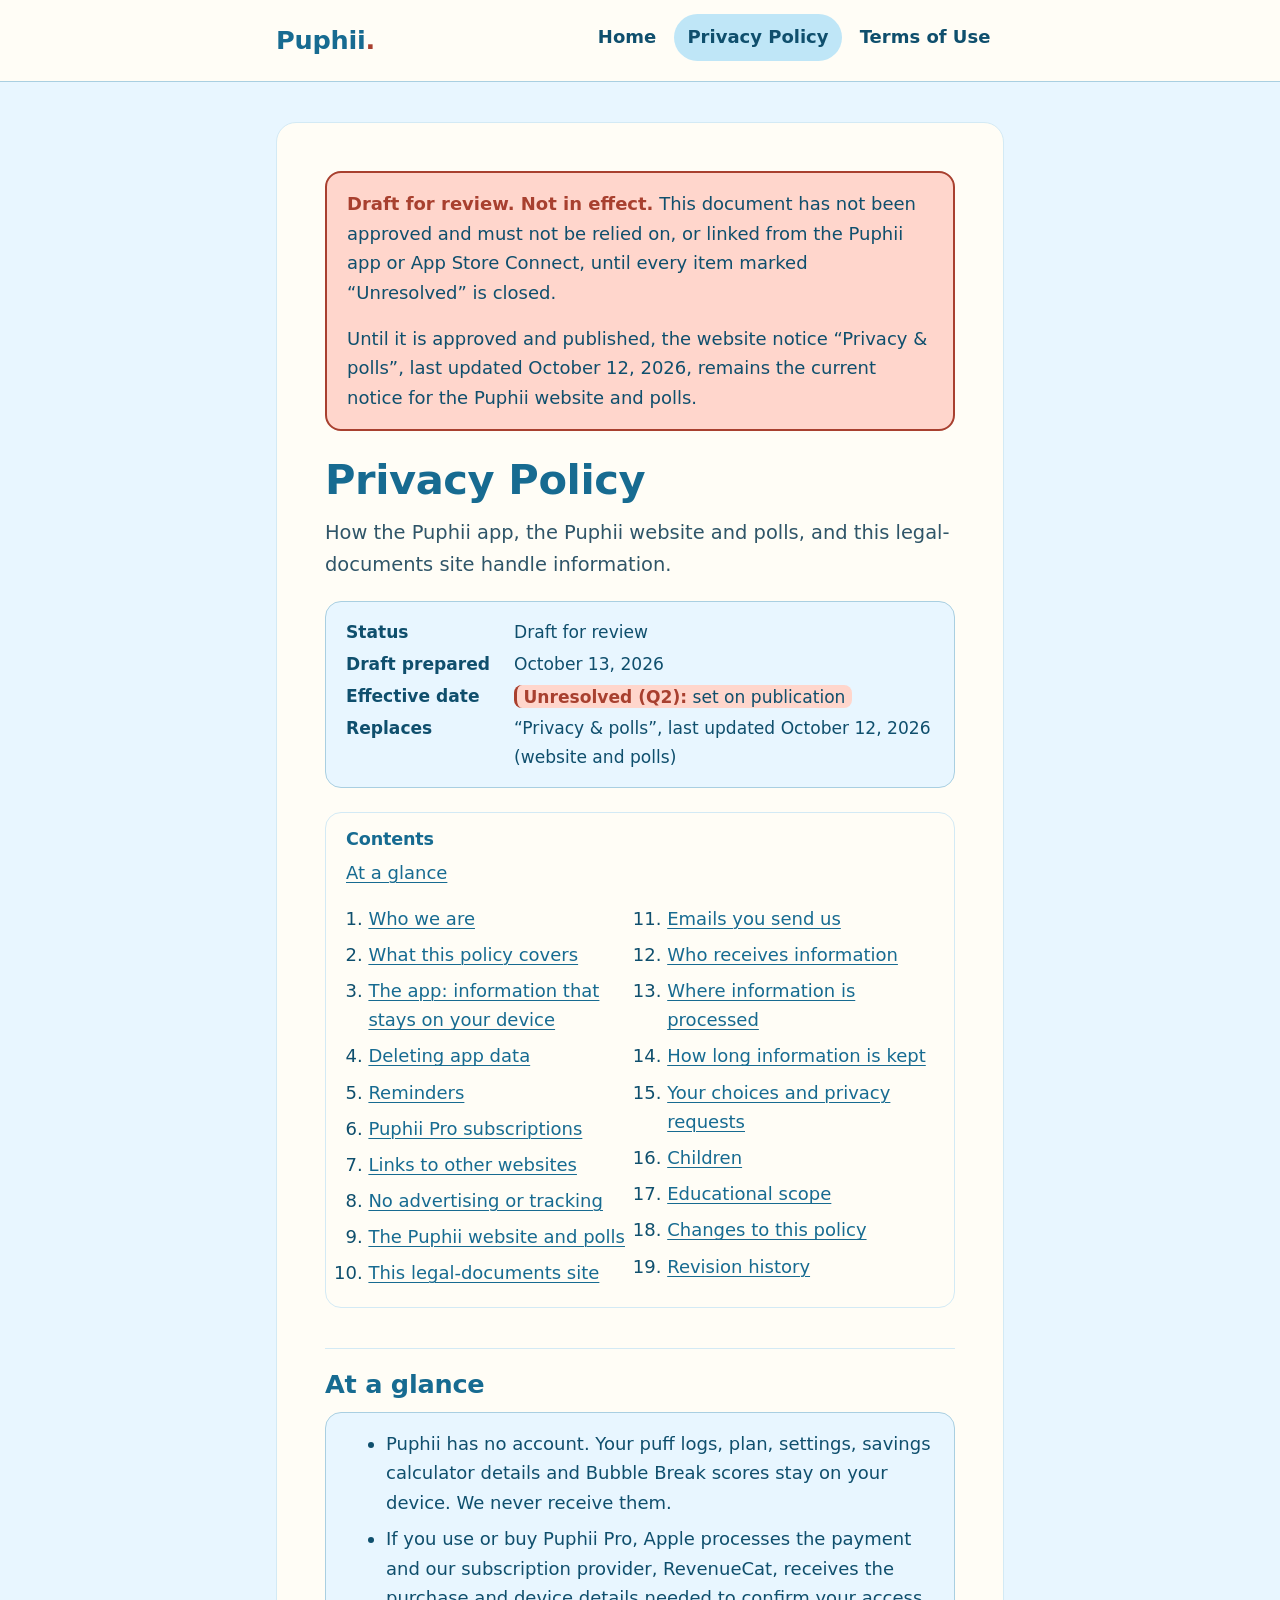
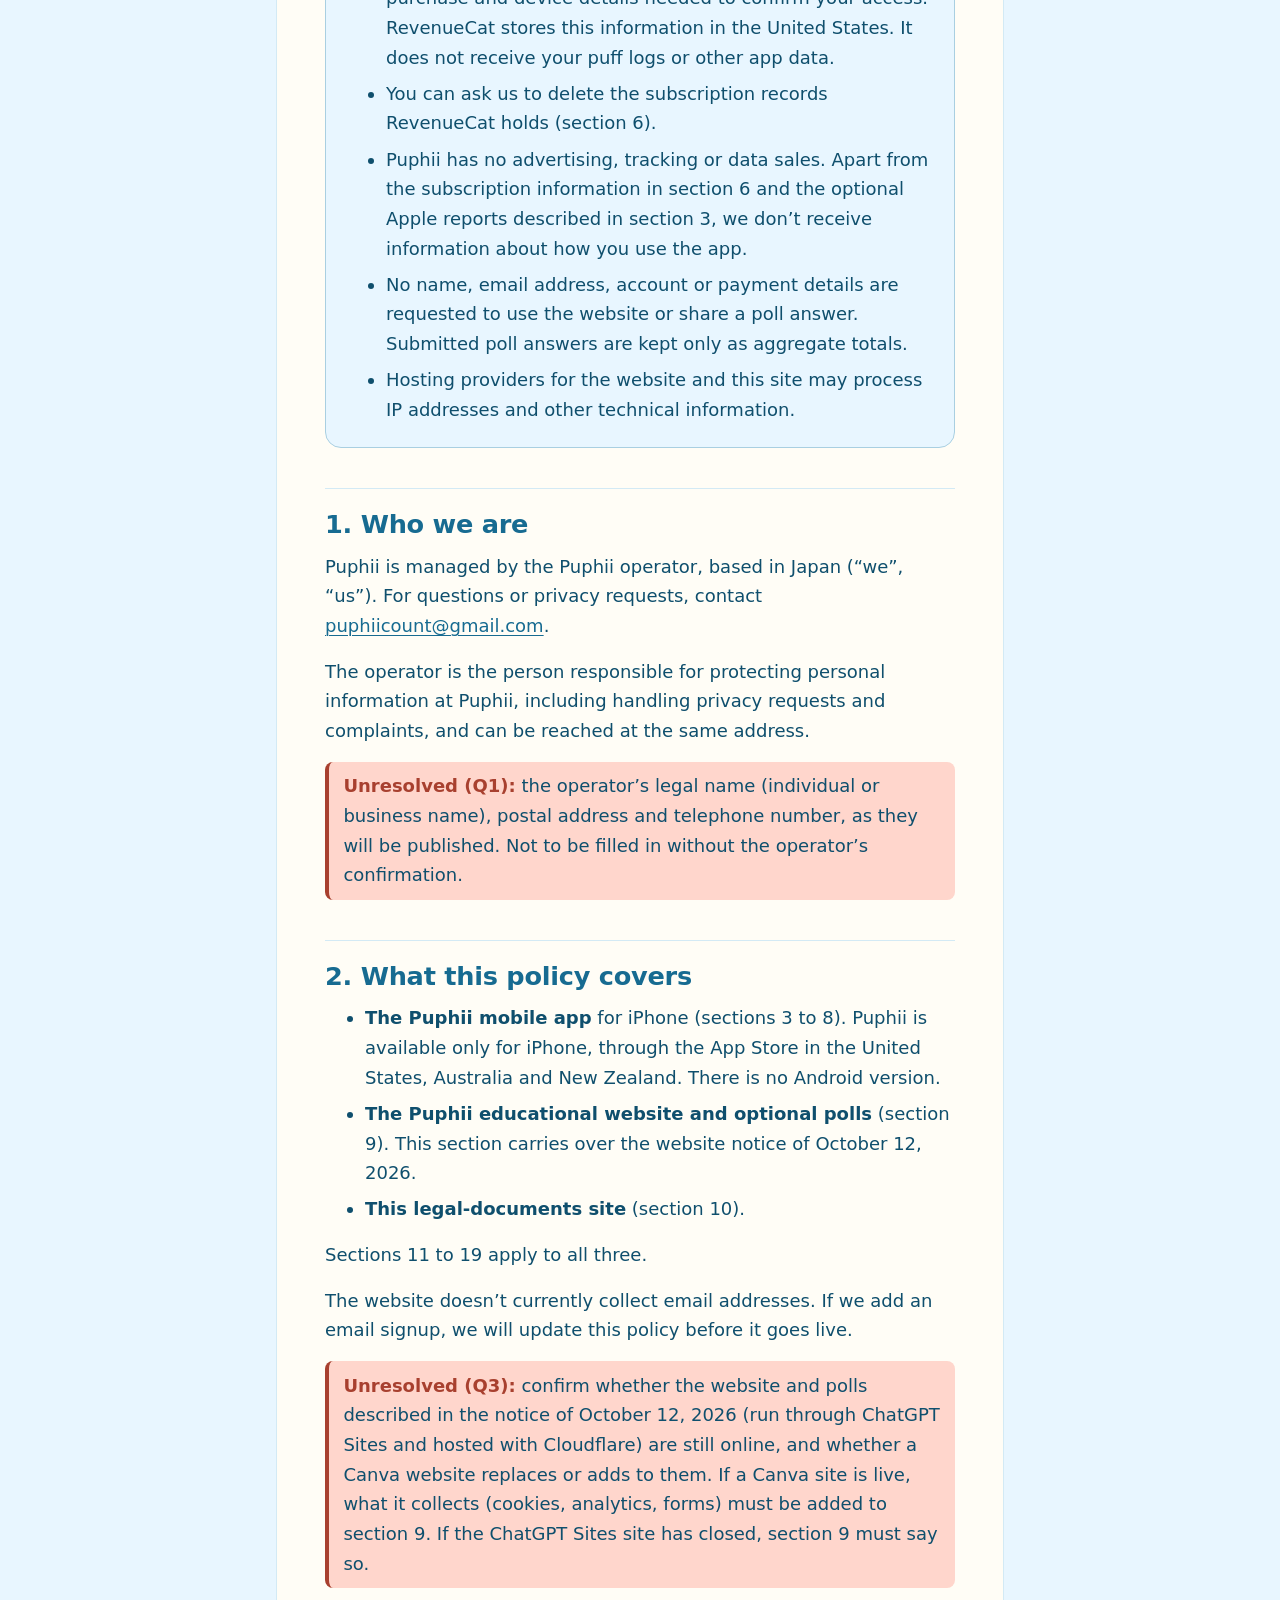
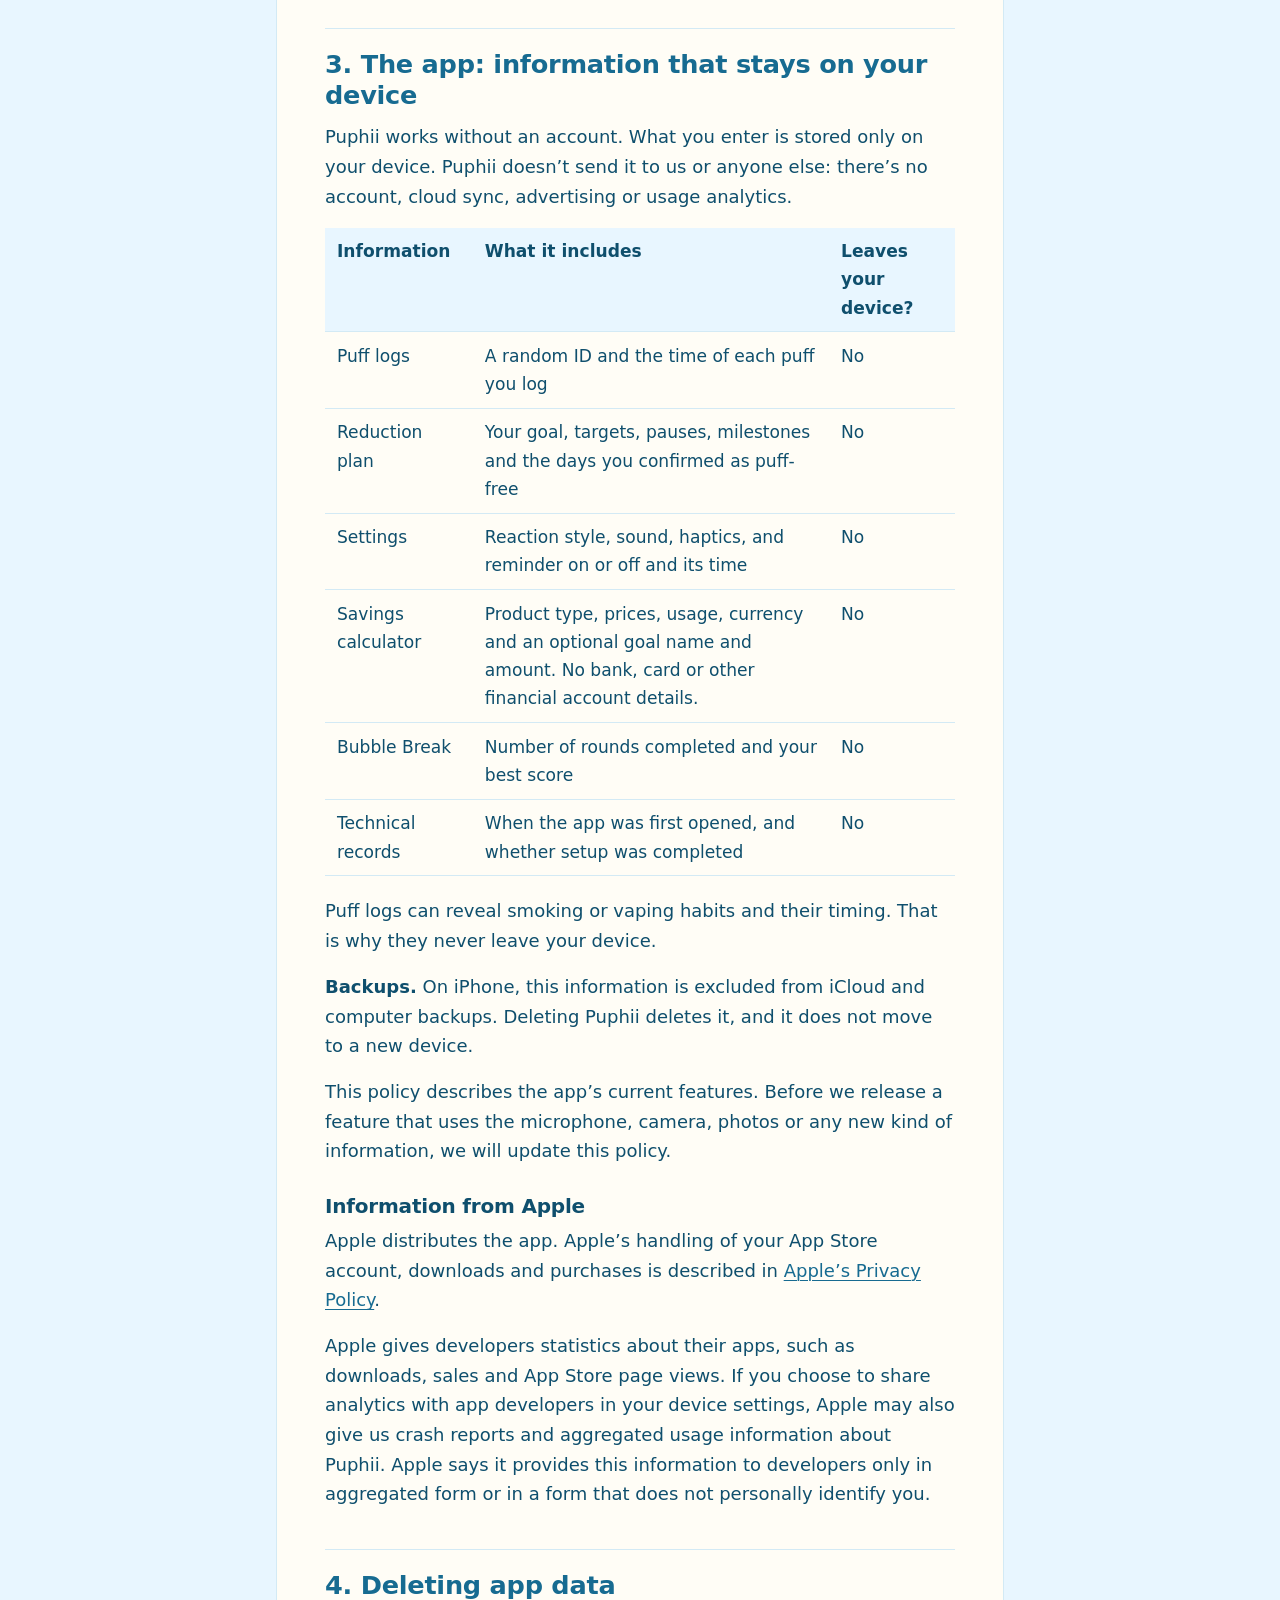
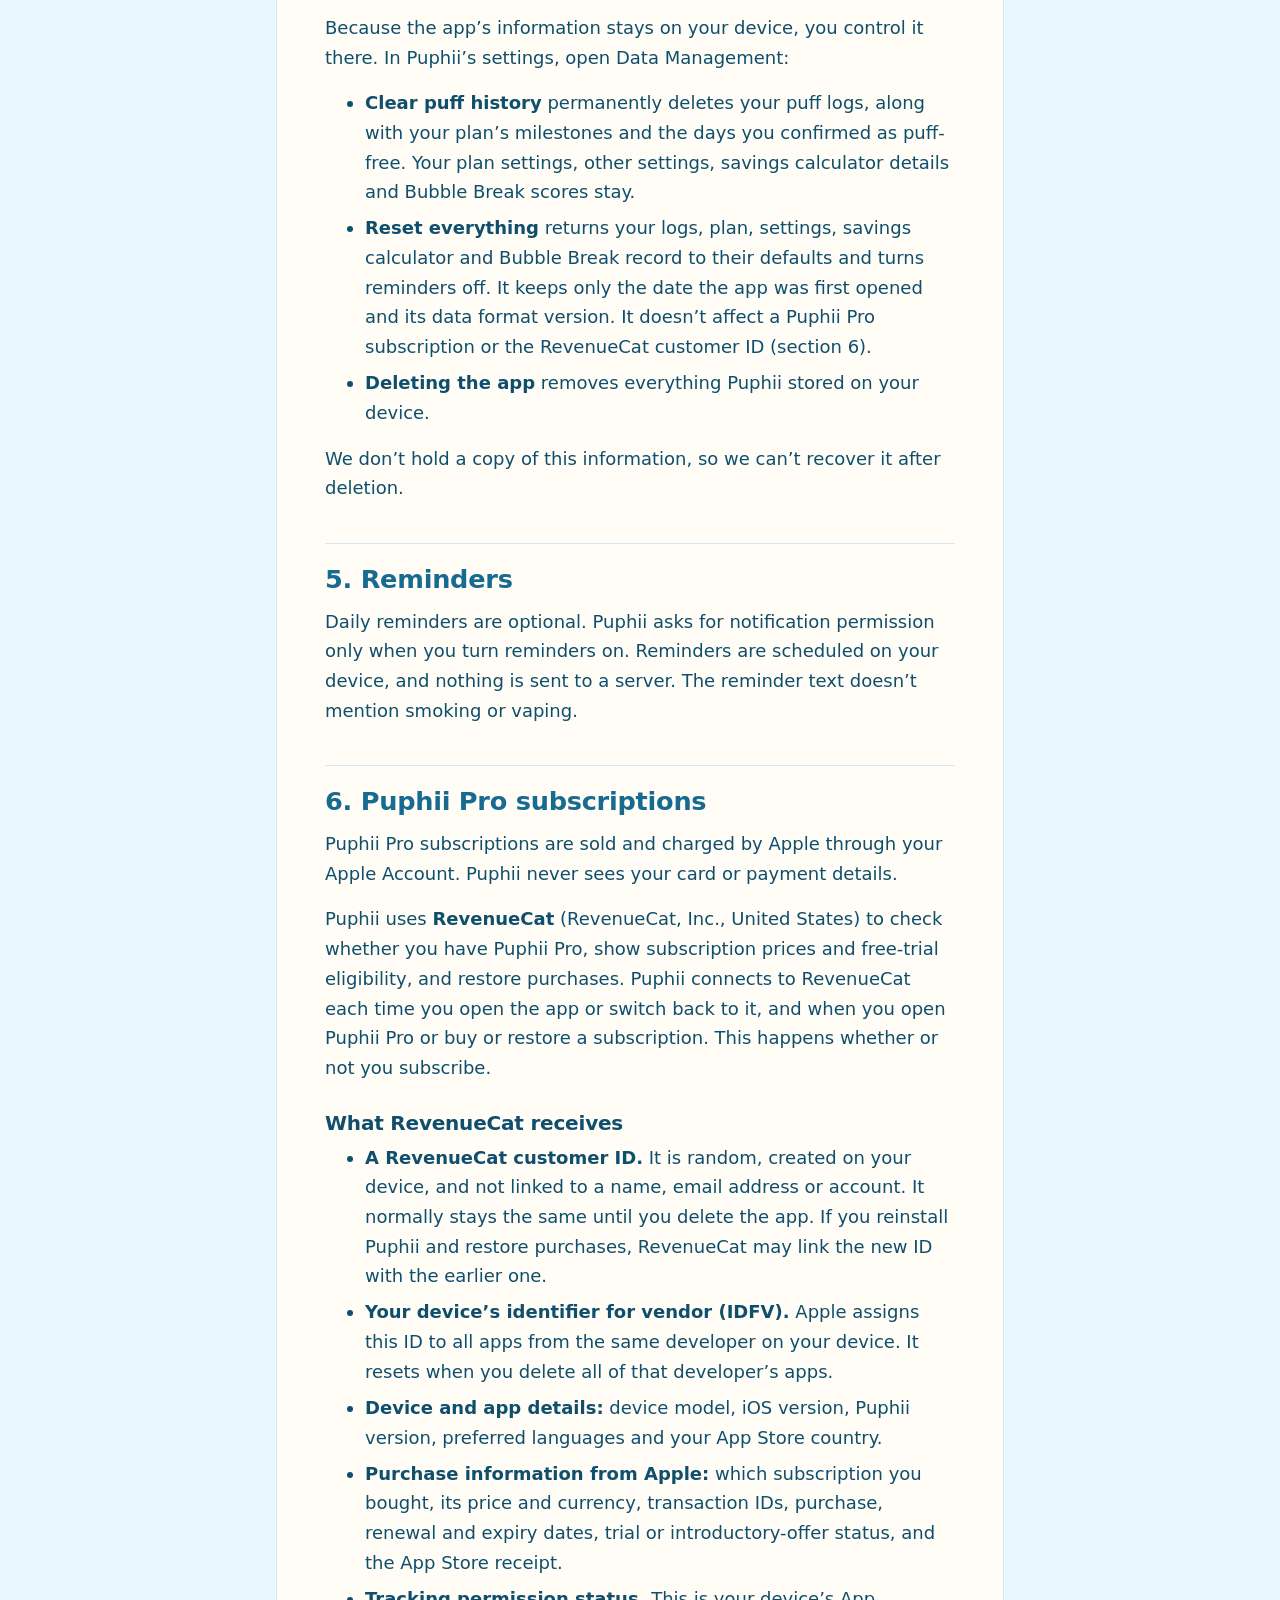
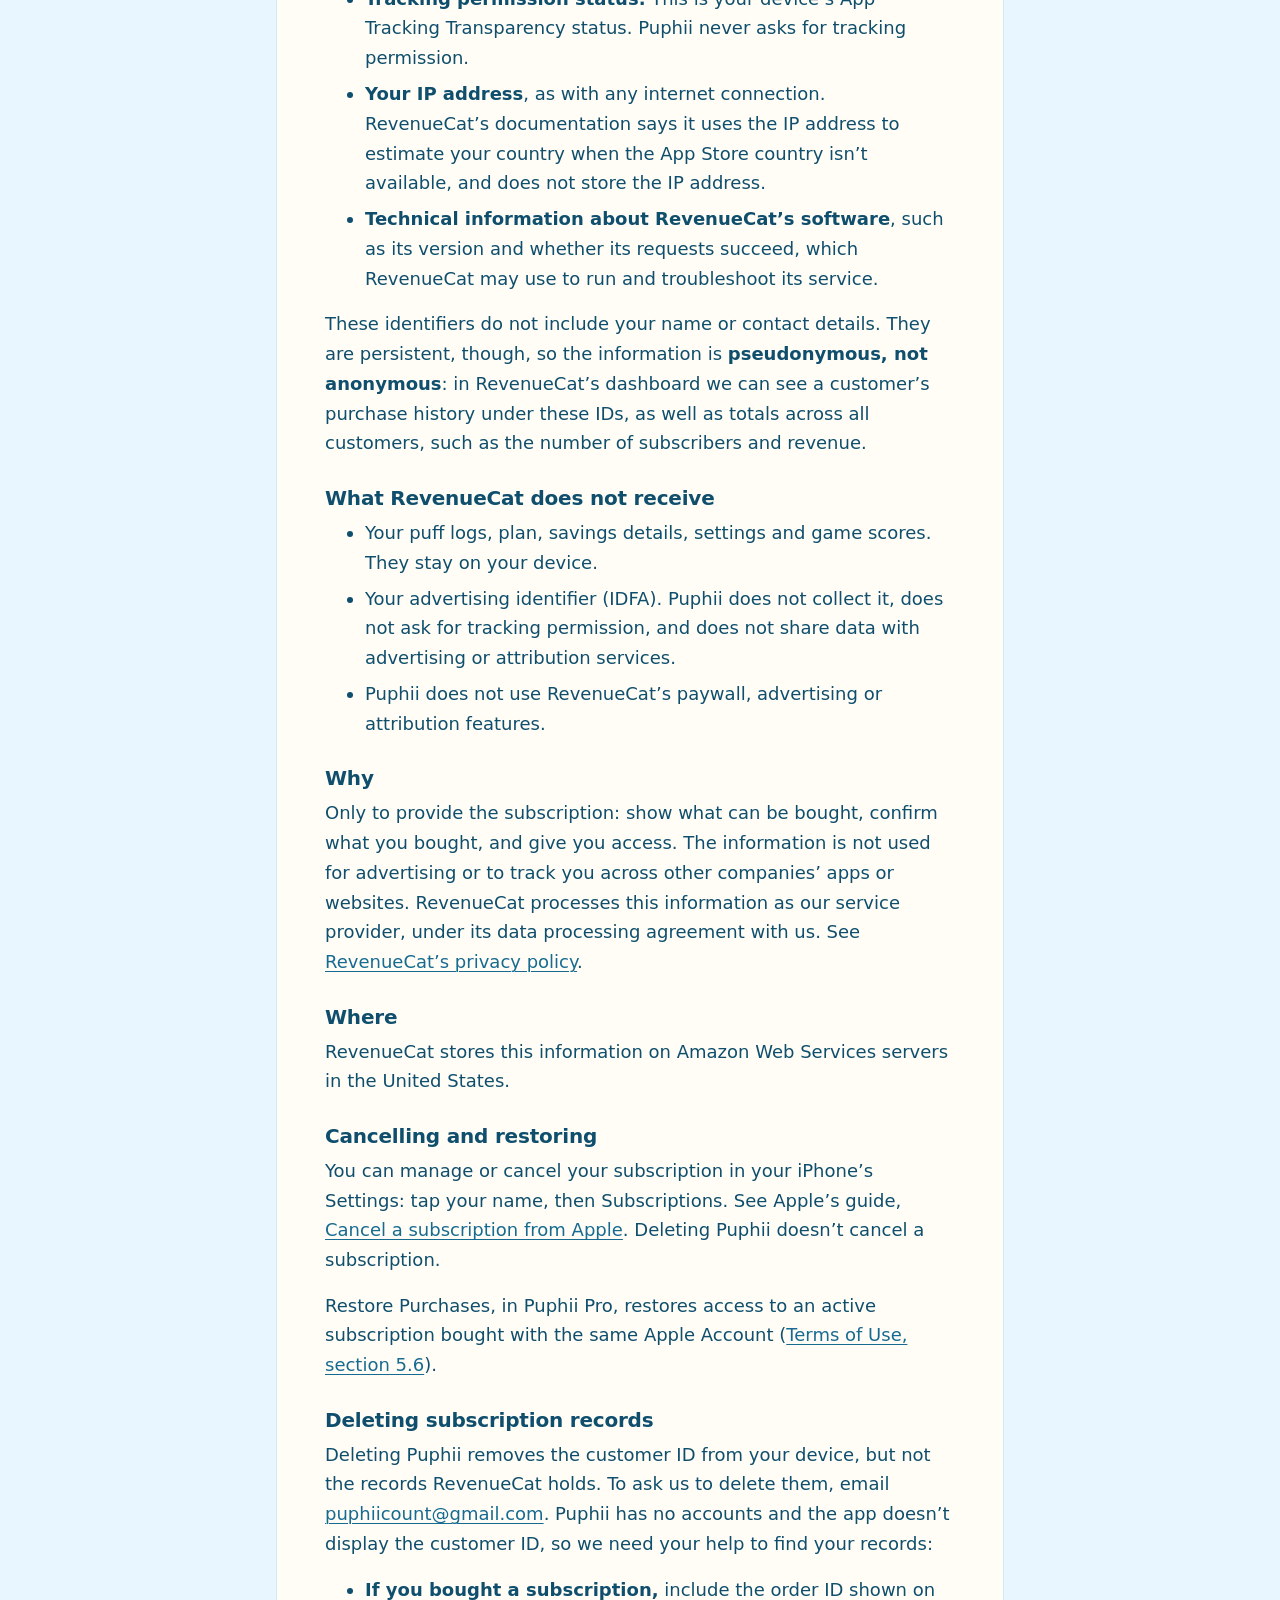
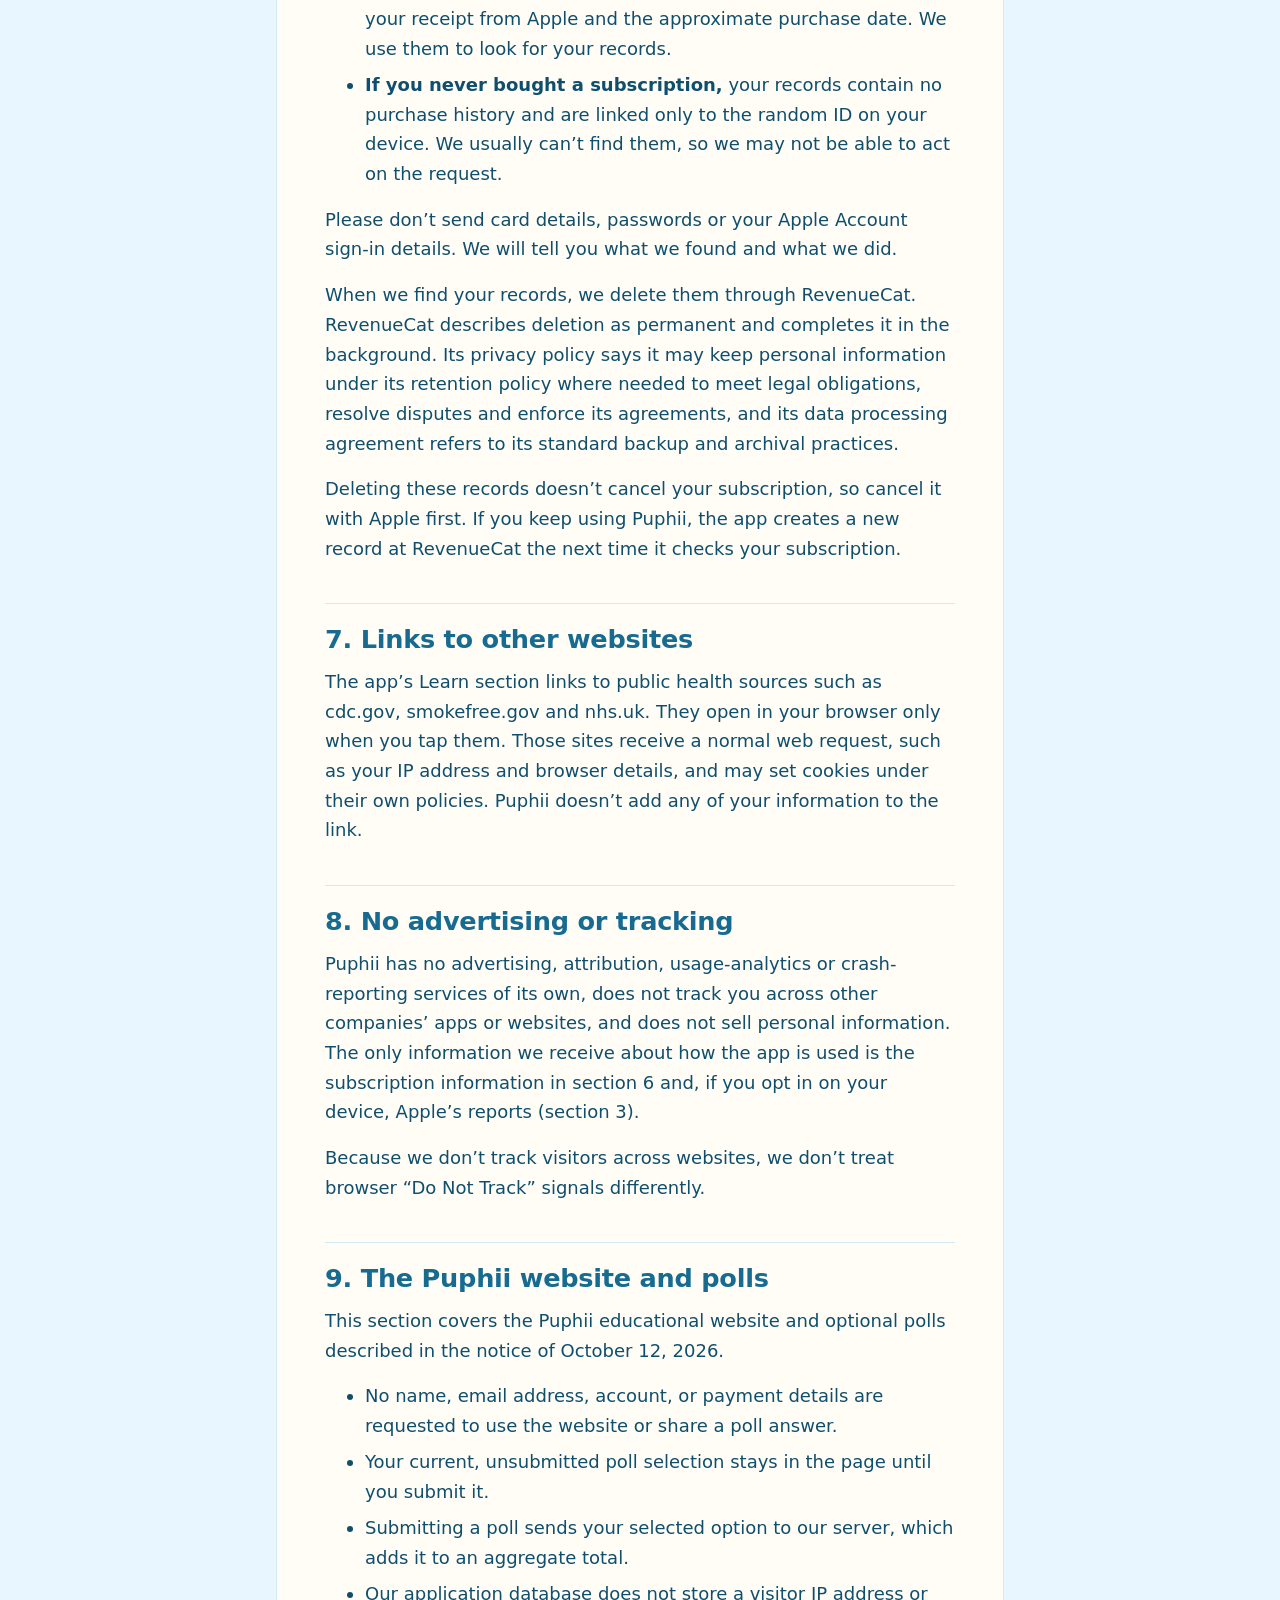
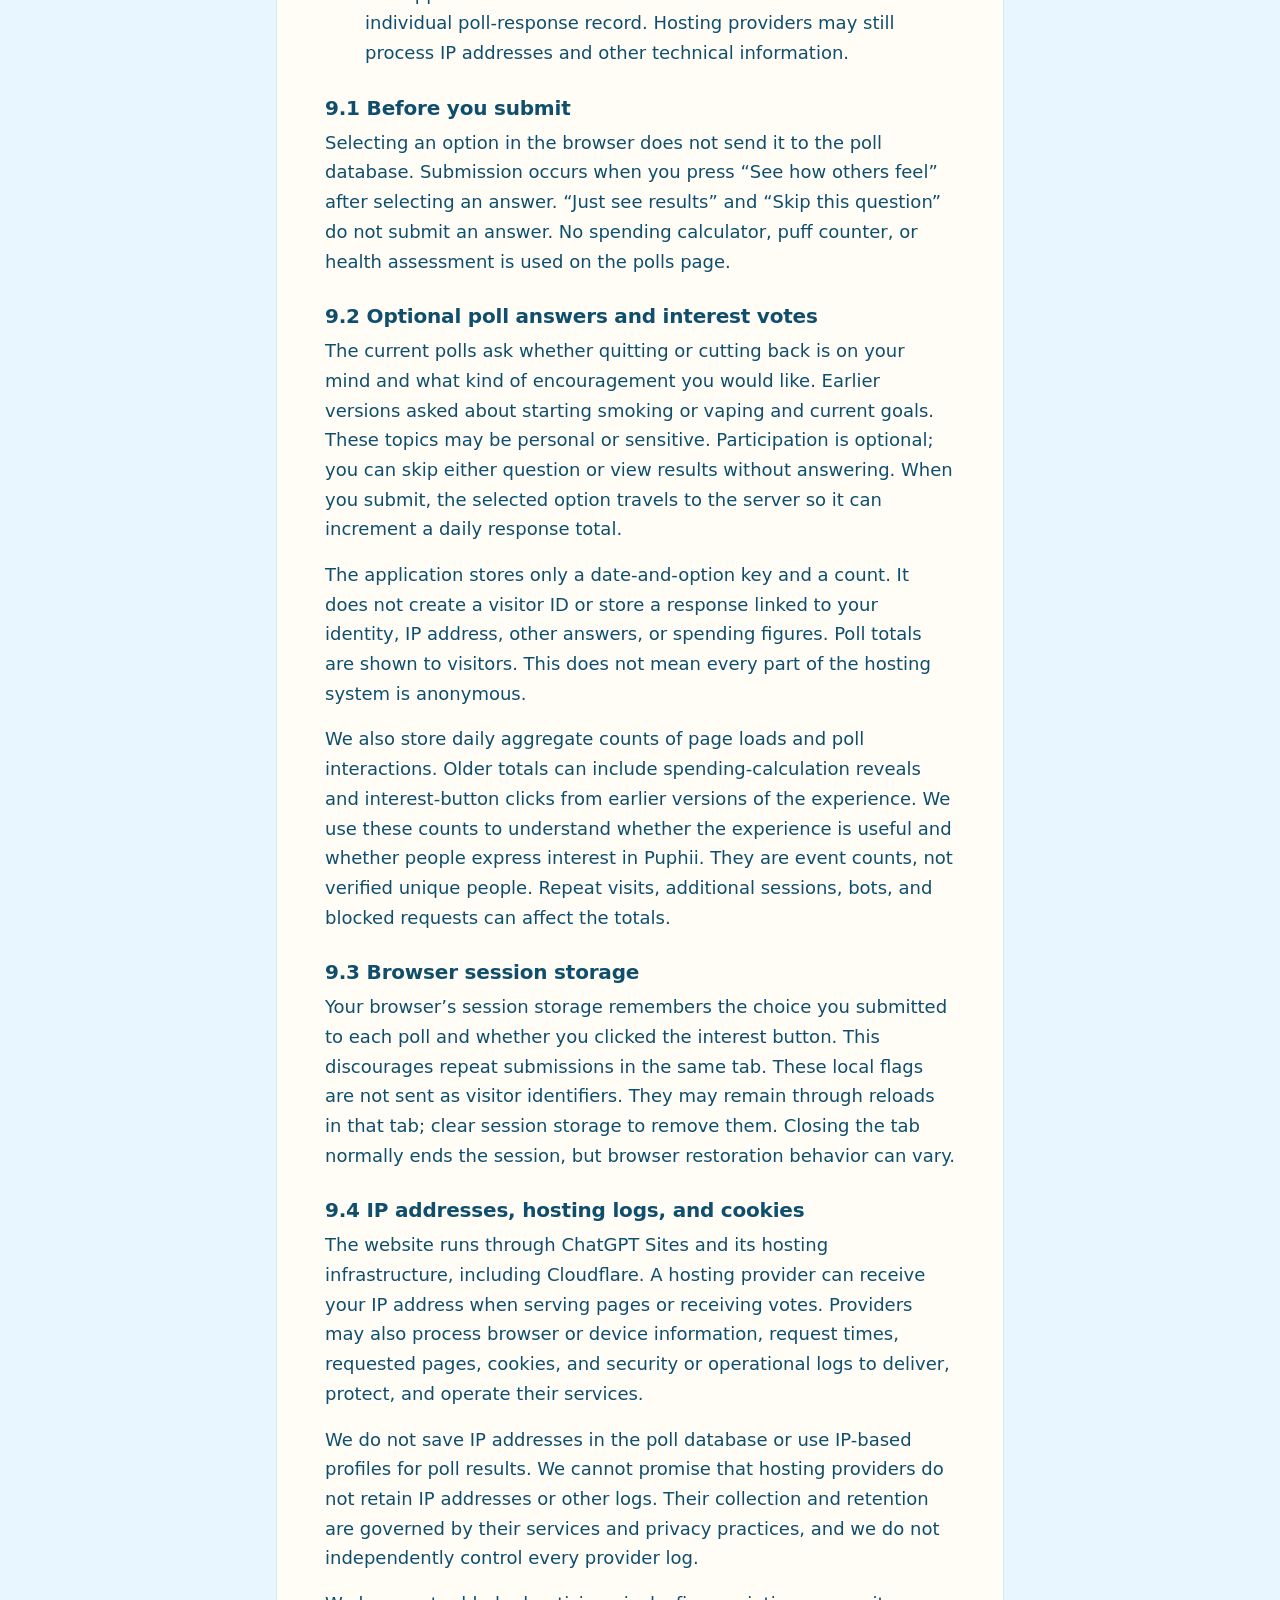
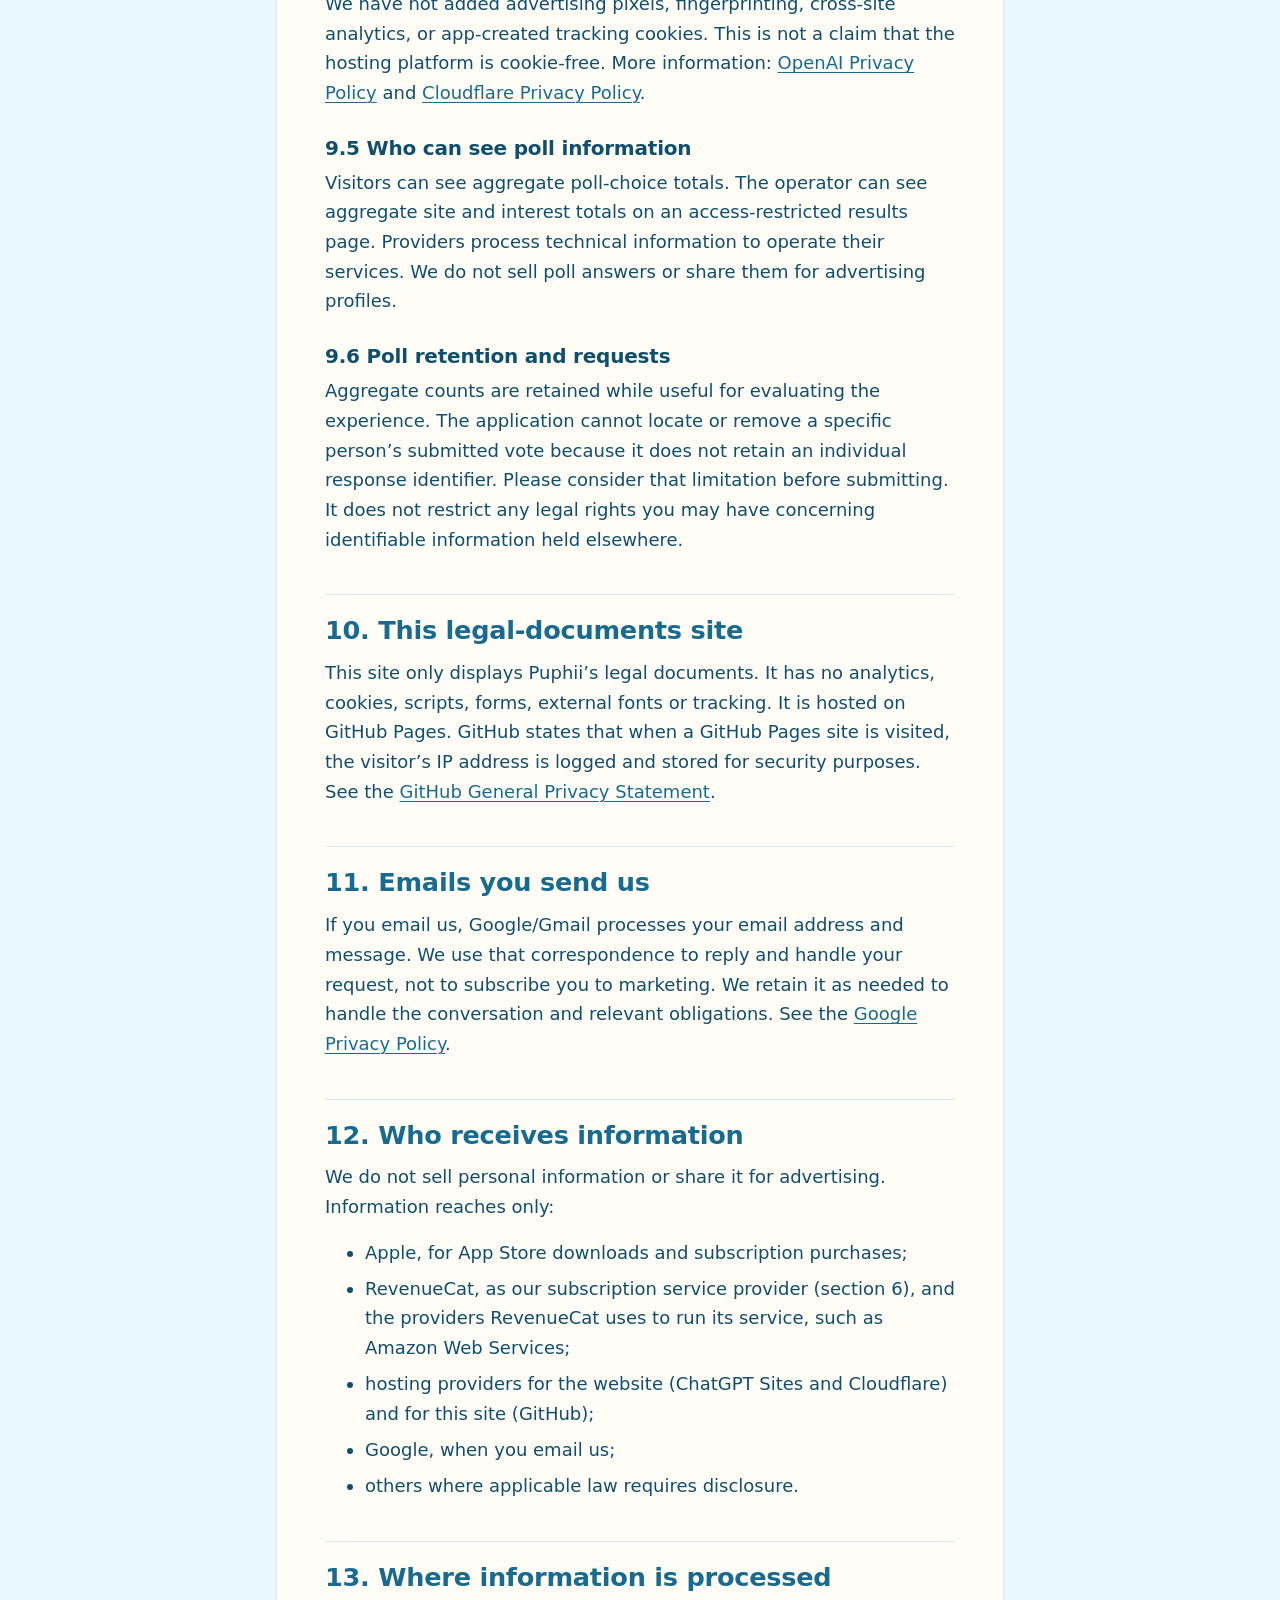
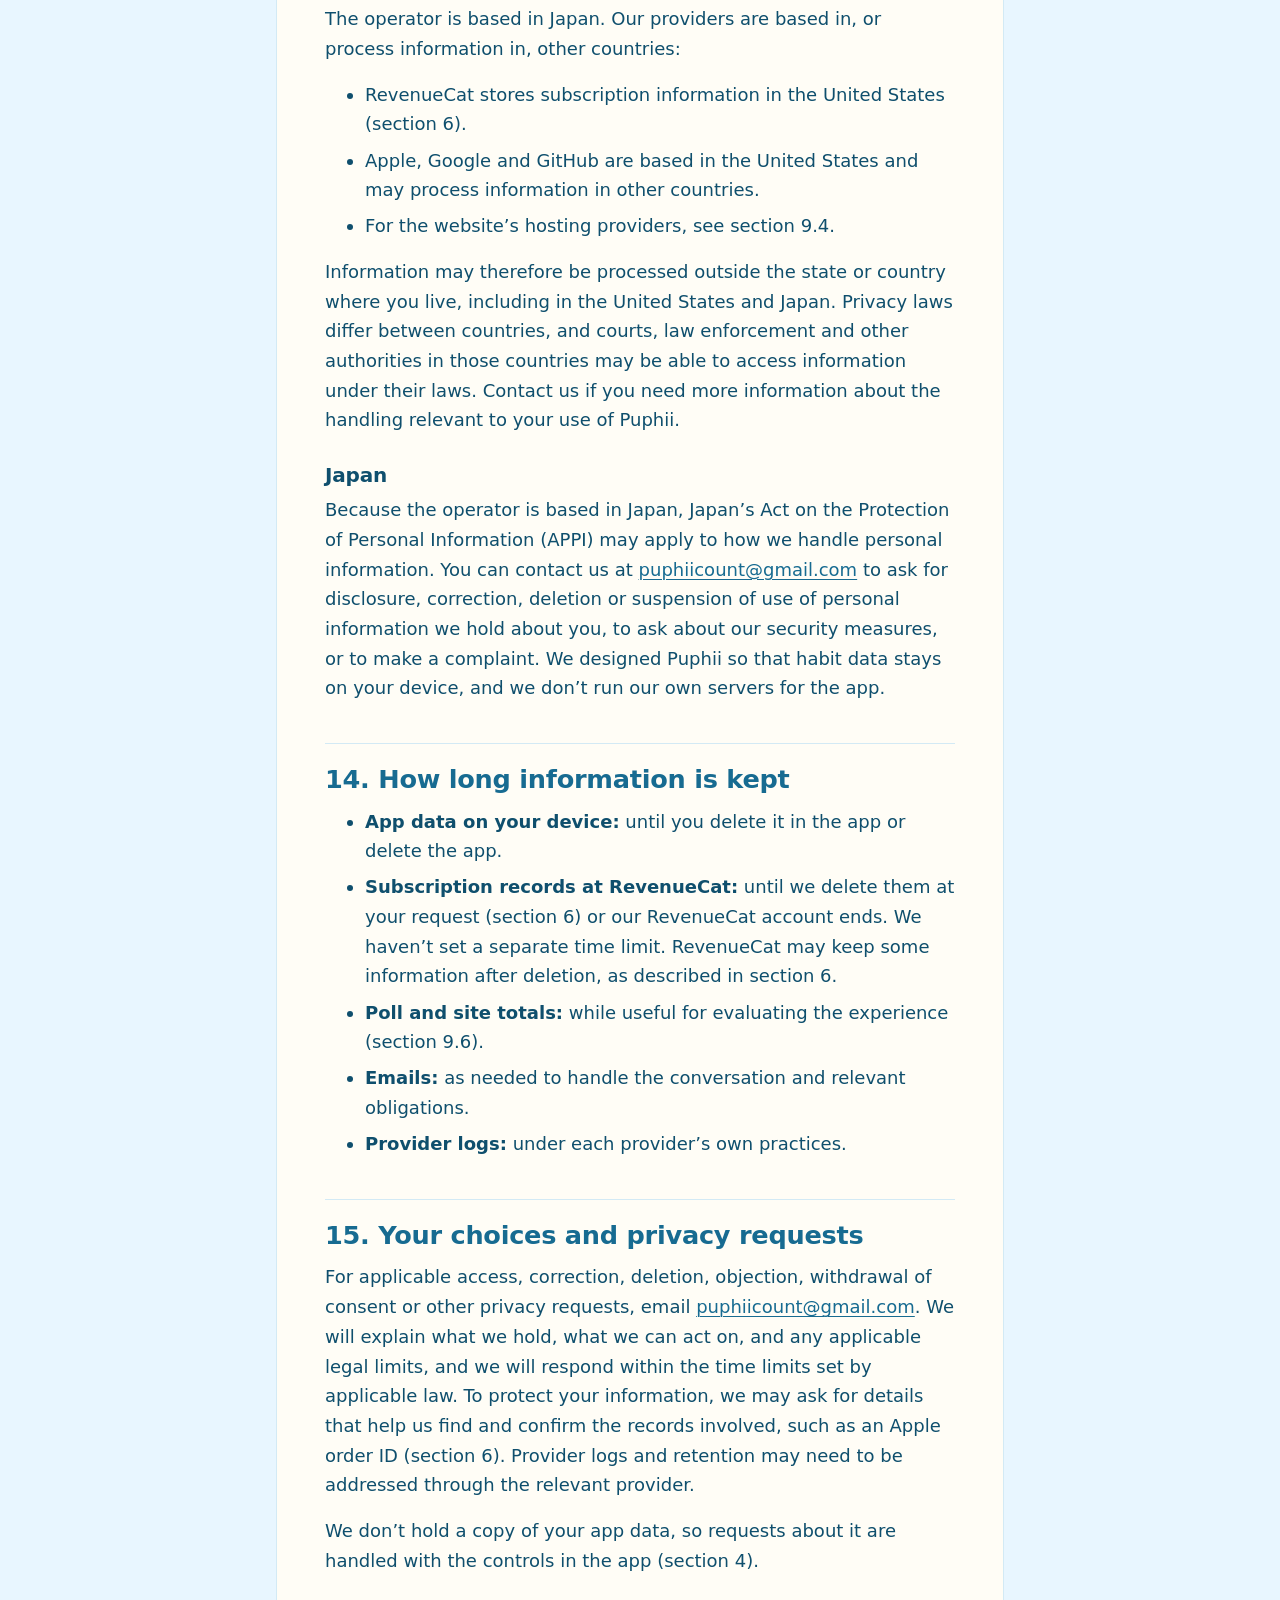
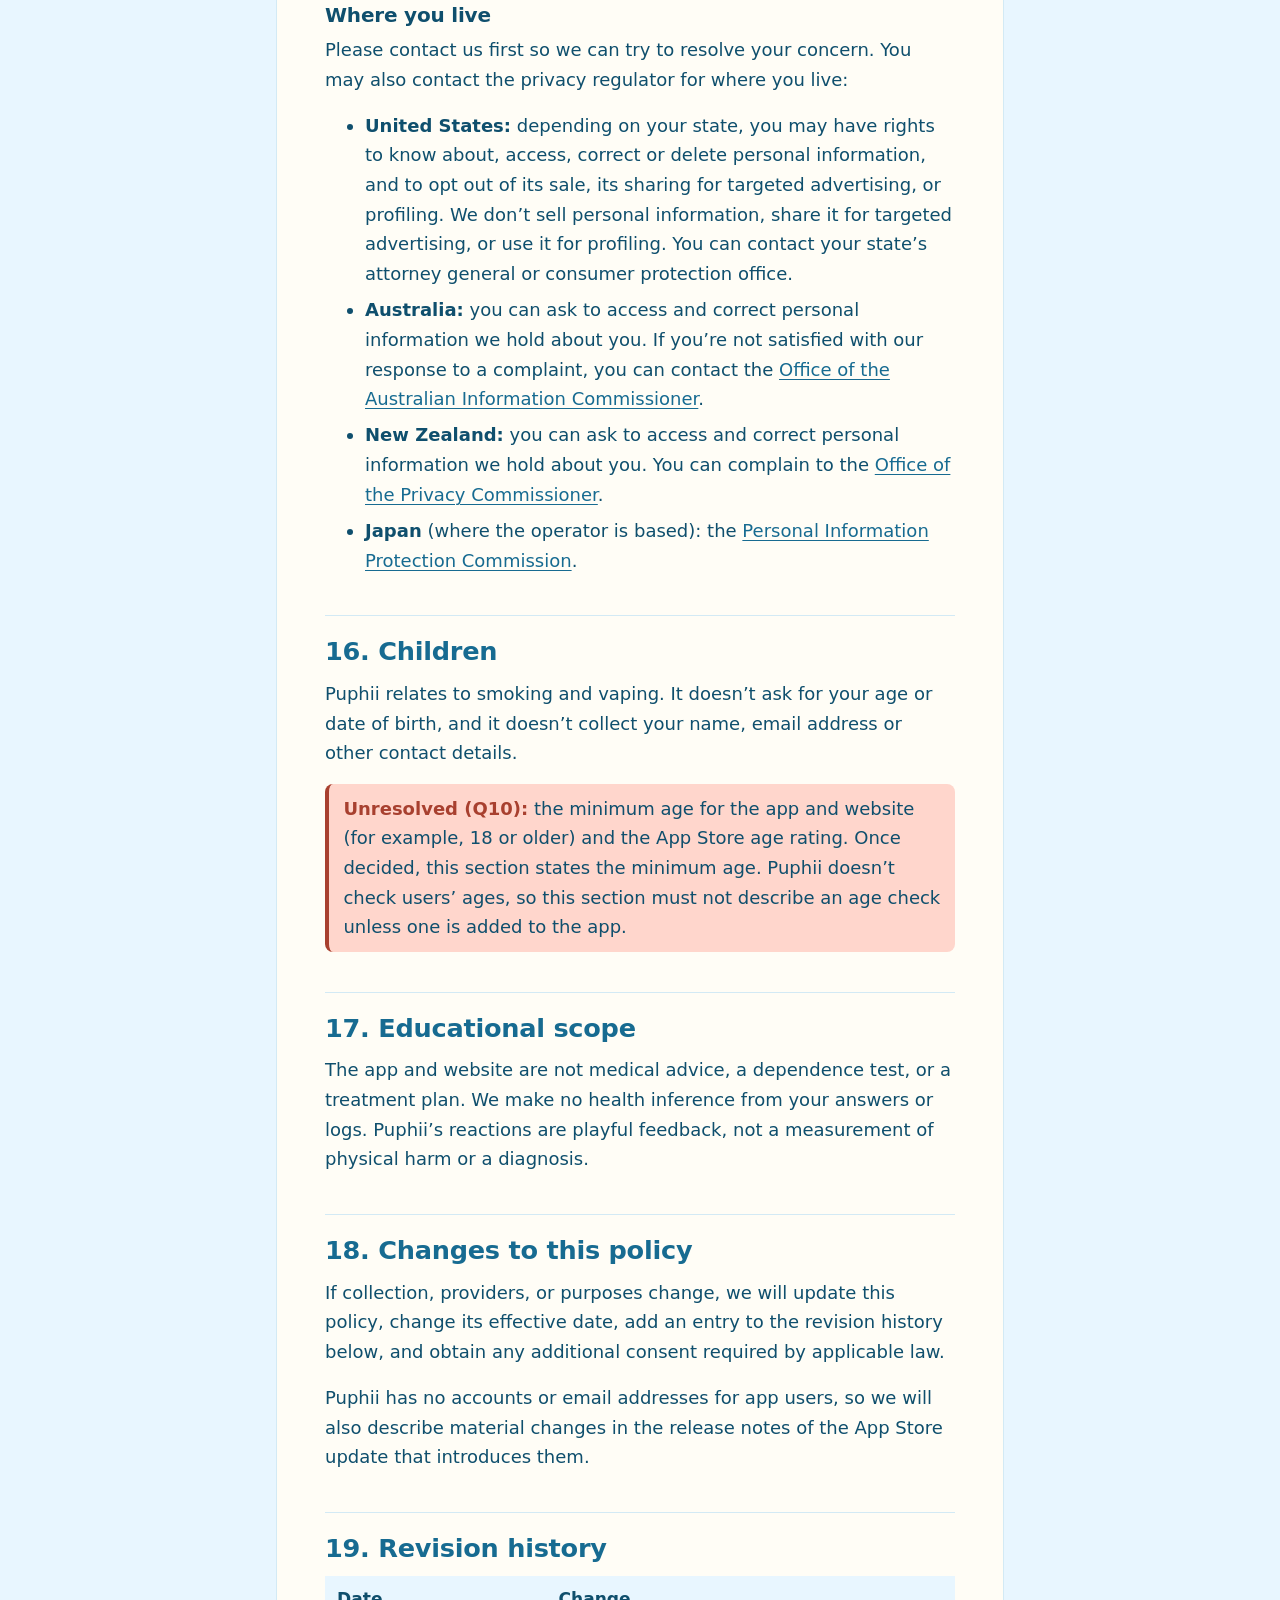
==== puphii/privacy/index.html @ e3e5cd48 "Add English-only Puphii Privacy Policy and Terms under /puphii/ Keep existing Quope pages at the rep" ====
<!doctype html>
<html lang="en">
<head>
  <meta charset="utf-8">
  <meta name="viewport" content="width=device-width, initial-scale=1">
  <meta http-equiv="Content-Security-Policy" content="default-src 'none'; style-src 'self'; img-src 'self'; base-uri 'none'; form-action 'none'">
  <meta name="referrer" content="no-referrer">
  <meta name="robots" content="noindex, nofollow" data-draft>
  <title>Privacy Policy (draft for review) | Puphii</title>
  <meta name="description" content="How the Puphii app, the Puphii website and polls, and this legal-documents site handle information. Draft for review, not yet in effect.">
  <meta name="theme-color" content="#E8F6FF">
  <link rel="stylesheet" href="../assets/site.css">
</head>
<body>
  <a class="skip-link" href="#main">Skip to content</a>

  <header class="site-header">
    <div class="site-header__inner">
      <a class="wordmark" href="../">Puphii<span>.</span></a>
      <nav class="site-nav" aria-label="Legal documents">
        <ul>
          <li><a href="../">Home</a></li>
          <li><a href="../privacy/" aria-current="page">Privacy Policy</a></li>
          <li><a href="../terms/">Terms of Use</a></li>
        </ul>
      </nav>
    </div>
  </header>

  <main id="main">
    <article class="document" aria-labelledby="title">
      <div class="draft-banner" role="note" data-draft>
        <p><strong>Draft for review. Not in effect.</strong> This document has not been approved and must not be relied on, or linked from the Puphii app or App Store Connect, until every item marked “Unresolved” is closed.</p>
        <p>Until it is approved and published, the website notice “Privacy &amp; polls”, last updated October 12, 2026, remains the current notice for the Puphii website and polls.</p>
      </div>

      <h1 id="title">Privacy Policy</h1>
      <p class="lede">How the Puphii app, the Puphii website and polls, and this legal-documents site handle information.</p>

      <dl class="revision" aria-label="Revision information">
        <dt>Status</dt>
        <dd data-draft>Draft for review</dd>
        <dt>Draft prepared</dt>
        <dd><time datetime="2026-10-13">October 13, 2026</time></dd>
        <dt>Effective date</dt>
        <dd><span class="unresolved" data-unresolved><strong>Unresolved (Q2):</strong> set on publication</span></dd>
        <dt>Replaces</dt>
        <dd>“Privacy &amp; polls”, last updated <time datetime="2026-10-12">October 12, 2026</time> (website and polls)</dd>
      </dl>

      <nav class="toc" aria-labelledby="toc-title">
        <h2 id="toc-title">Contents</h2>
        <p><a href="#at-a-glance">At a glance</a></p>
        <ol>
          <li><a href="#who-we-are">Who we are</a></li>
          <li><a href="#scope">What this policy covers</a></li>
          <li><a href="#app-device">The app: information that stays on your device</a></li>
          <li><a href="#app-deleting">Deleting app data</a></li>
          <li><a href="#app-reminders">Reminders</a></li>
          <li><a href="#app-subscriptions">Puphii Pro subscriptions</a></li>
          <li><a href="#app-links">Links to other websites</a></li>
          <li><a href="#no-tracking">No advertising or tracking</a></li>
          <li><a href="#website">The Puphii website and polls</a></li>
          <li><a href="#legal-site">This legal-documents site</a></li>
          <li><a href="#email">Emails you send us</a></li>
          <li><a href="#recipients">Who receives information</a></li>
          <li><a href="#processing-location">Where information is processed</a></li>
          <li><a href="#retention">How long information is kept</a></li>
          <li><a href="#requests">Your choices and privacy requests</a></li>
          <li><a href="#children">Children</a></li>
          <li><a href="#educational-scope">Educational scope</a></li>
          <li><a href="#changes">Changes to this policy</a></li>
          <li><a href="#history">Revision history</a></li>
        </ol>
      </nav>

      <section aria-labelledby="at-a-glance">
        <h2 id="at-a-glance">At a glance</h2>
        <div class="at-a-glance">
          <ul>
            <li>Puphii has no account. Your puff logs, plan, settings, savings calculator details and Bubble Break scores stay on your device. We never receive them.</li>
            <li>If you use or buy Puphii Pro, Apple processes the payment and our subscription provider, RevenueCat, receives the purchase and device details needed to confirm your access. RevenueCat stores this information in the United States. It does not receive your puff logs or other app data.</li>
            <li>You can ask us to delete the subscription records RevenueCat holds (section 6).</li>
            <li>Puphii has no advertising, tracking or data sales. Apart from the subscription information in section 6 and the optional Apple reports described in section 3, we don’t receive information about how you use the app.</li>
            <li>No name, email address, account or payment details are requested to use the website or share a poll answer. Submitted poll answers are kept only as aggregate totals.</li>
            <li>Hosting providers for the website and this site may process IP addresses and other technical information.</li>
          </ul>
        </div>
      </section>

      <section aria-labelledby="who-we-are">
        <h2 id="who-we-are">1. Who we are</h2>
        <p>Puphii is managed by the Puphii operator, based in Japan (“we”, “us”). For questions or privacy requests, contact <a href="mailto:puphiicount@gmail.com">puphiicount@gmail.com</a>.</p>
        <p>The operator is the person responsible for protecting personal information at Puphii, including handling privacy requests and complaints, and can be reached at the same address.</p>
        <p class="unresolved" data-unresolved><strong>Unresolved (Q1):</strong> the operator’s legal name (individual or business name), postal address and telephone number, as they will be published. Not to be filled in without the operator’s confirmation.</p>
      </section>

      <section aria-labelledby="scope">
        <h2 id="scope">2. What this policy covers</h2>
        <ul>
          <li><strong>The Puphii mobile app</strong> for iPhone (sections 3 to 8). Puphii is available only for iPhone, through the App Store in the United States, Australia and New Zealand. There is no Android version.</li>
          <li><strong>The Puphii educational website and optional polls</strong> (section 9). This section carries over the website notice of October 12, 2026.</li>
          <li><strong>This legal-documents site</strong> (section 10).</li>
        </ul>
        <p>Sections 11 to 19 apply to all three.</p>
        <p>The website doesn’t currently collect email addresses. If we add an email signup, we will update this policy before it goes live.</p>
        <p class="unresolved" data-unresolved><strong>Unresolved (Q3):</strong> confirm whether the website and polls described in the notice of October 12, 2026 (run through ChatGPT Sites and hosted with Cloudflare) are still online, and whether a Canva website replaces or adds to them. If a Canva site is live, what it collects (cookies, analytics, forms) must be added to section 9. If the ChatGPT Sites site has closed, section 9 must say so.</p>
      </section>

      <section aria-labelledby="app-device">
        <h2 id="app-device">3. The app: information that stays on your device</h2>
        <p>Puphii works without an account. What you enter is stored only on your device. Puphii doesn’t send it to us or anyone else: there’s no account, cloud sync, advertising or usage analytics.</p>
        <div class="table-wrap">
          <table>
            <caption class="visually-hidden">Information the app stores on your device</caption>
            <thead>
              <tr><th scope="col">Information</th><th scope="col">What it includes</th><th scope="col">Leaves your device?</th></tr>
            </thead>
            <tbody>
              <tr><td>Puff logs</td><td>A random ID and the time of each puff you log</td><td>No</td></tr>
              <tr><td>Reduction plan</td><td>Your goal, targets, pauses, milestones and the days you confirmed as puff-free</td><td>No</td></tr>
              <tr><td>Settings</td><td>Reaction style, sound, haptics, and reminder on or off and its time</td><td>No</td></tr>
              <tr><td>Savings calculator</td><td>Product type, prices, usage, currency and an optional goal name and amount. No bank, card or other financial account details.</td><td>No</td></tr>
              <tr><td>Bubble Break</td><td>Number of rounds completed and your best score</td><td>No</td></tr>
              <tr><td>Technical records</td><td>When the app was first opened, and whether setup was completed</td><td>No</td></tr>
            </tbody>
          </table>
        </div>
        <p>Puff logs can reveal smoking or vaping habits and their timing. That is why they never leave your device.</p>
        <p><strong>Backups.</strong> On iPhone, this information is excluded from iCloud and computer backups. Deleting Puphii deletes it, and it does not move to a new device.</p>
        <p>This policy describes the app’s current features. Before we release a feature that uses the microphone, camera, photos or any new kind of information, we will update this policy.</p>
        <h3 id="app-apple">Information from Apple</h3>
        <p>Apple distributes the app. Apple’s handling of your App Store account, downloads and purchases is described in <a href="https://www.apple.com/legal/privacy/">Apple’s Privacy Policy</a>.</p>
        <p>Apple gives developers statistics about their apps, such as downloads, sales and App Store page views. If you choose to share analytics with app developers in your device settings, Apple may also give us crash reports and aggregated usage information about Puphii. Apple says it provides this information to developers only in aggregated form or in a form that does not personally identify you.</p>
      </section>

      <section aria-labelledby="app-deleting">
        <h2 id="app-deleting">4. Deleting app data</h2>
        <p>Because the app’s information stays on your device, you control it there. In Puphii’s settings, open Data Management:</p>
        <ul>
          <li><strong>Clear puff history</strong> permanently deletes your puff logs, along with your plan’s milestones and the days you confirmed as puff-free. Your plan settings, other settings, savings calculator details and Bubble Break scores stay.</li>
          <li><strong>Reset everything</strong> returns your logs, plan, settings, savings calculator and Bubble Break record to their defaults and turns reminders off. It keeps only the date the app was first opened and its data format version. It doesn’t affect a Puphii Pro subscription or the RevenueCat customer ID (section 6).</li>
          <li><strong>Deleting the app</strong> removes everything Puphii stored on your device.</li>
        </ul>
        <p>We don’t hold a copy of this information, so we can’t recover it after deletion.</p>
      </section>

      <section aria-labelledby="app-reminders">
        <h2 id="app-reminders">5. Reminders</h2>
        <p>Daily reminders are optional. Puphii asks for notification permission only when you turn reminders on. Reminders are scheduled on your device, and nothing is sent to a server. The reminder text doesn’t mention smoking or vaping.</p>
      </section>

      <section aria-labelledby="app-subscriptions">
        <h2 id="app-subscriptions">6. Puphii Pro subscriptions</h2>
        <p>Puphii Pro subscriptions are sold and charged by Apple through your Apple Account. Puphii never sees your card or payment details.</p>
        <p>Puphii uses <strong>RevenueCat</strong> (RevenueCat, Inc., United States) to check whether you have Puphii Pro, show subscription prices and free-trial eligibility, and restore purchases. Puphii connects to RevenueCat each time you open the app or switch back to it, and when you open Puphii Pro or buy or restore a subscription. This happens whether or not you subscribe.</p>
        <h3 id="revenuecat-receives">What RevenueCat receives</h3>
        <ul>
          <li><strong>A RevenueCat customer ID.</strong> It is random, created on your device, and not linked to a name, email address or account. It normally stays the same until you delete the app. If you reinstall Puphii and restore purchases, RevenueCat may link the new ID with the earlier one.</li>
          <li><strong>Your device’s identifier for vendor (IDFV).</strong> Apple assigns this ID to all apps from the same developer on your device. It resets when you delete all of that developer’s apps.</li>
          <li><strong>Device and app details:</strong> device model, iOS version, Puphii version, preferred languages and your App Store country.</li>
          <li><strong>Purchase information from Apple:</strong> which subscription you bought, its price and currency, transaction IDs, purchase, renewal and expiry dates, trial or introductory-offer status, and the App Store receipt.</li>
          <li><strong>Tracking permission status.</strong> This is your device’s App Tracking Transparency status. Puphii never asks for tracking permission.</li>
          <li><strong>Your IP address</strong>, as with any internet connection. RevenueCat’s documentation says it uses the IP address to estimate your country when the App Store country isn’t available, and does not store the IP address.</li>
          <li><strong>Technical information about RevenueCat’s software</strong>, such as its version and whether its requests succeed, which RevenueCat may use to run and troubleshoot its service.</li>
        </ul>
        <p>These identifiers do not include your name or contact details. They are persistent, though, so the information is <strong>pseudonymous, not anonymous</strong>: in RevenueCat’s dashboard we can see a customer’s purchase history under these IDs, as well as totals across all customers, such as the number of subscribers and revenue.</p>
        <h3 id="revenuecat-not">What RevenueCat does not receive</h3>
        <ul>
          <li>Your puff logs, plan, savings details, settings and game scores. They stay on your device.</li>
          <li>Your advertising identifier (IDFA). Puphii does not collect it, does not ask for tracking permission, and does not share data with advertising or attribution services.</li>
          <li>Puphii does not use RevenueCat’s paywall, advertising or attribution features.</li>
        </ul>
        <h3 id="revenuecat-why">Why</h3>
        <p>Only to provide the subscription: show what can be bought, confirm what you bought, and give you access. The information is not used for advertising or to track you across other companies’ apps or websites. RevenueCat processes this information as our service provider, under its data processing agreement with us. See <a href="https://www.revenuecat.com/privacy">RevenueCat’s privacy policy</a>.</p>
        <h3 id="revenuecat-where">Where</h3>
        <p>RevenueCat stores this information on Amazon Web Services servers in the United States.</p>
        <h3 id="revenuecat-choices">Cancelling and restoring</h3>
        <p>You can manage or cancel your subscription in your iPhone’s Settings: tap your name, then Subscriptions. See Apple’s guide, <a href="https://support.apple.com/en-us/118428">Cancel a subscription from Apple</a>. Deleting Puphii doesn’t cancel a subscription.</p>
        <p>Restore Purchases, in Puphii Pro, restores access to an active subscription bought with the same Apple Account (<a href="../terms/#sub-restore">Terms of Use, section 5.6</a>).</p>
        <h3 id="revenuecat-deletion">Deleting subscription records</h3>
        <p>Deleting Puphii removes the customer ID from your device, but not the records RevenueCat holds. To ask us to delete them, email <a href="mailto:puphiicount@gmail.com">puphiicount@gmail.com</a>. Puphii has no accounts and the app doesn’t display the customer ID, so we need your help to find your records:</p>
        <ul>
          <li><strong>If you bought a subscription,</strong> include the order ID shown on your receipt from Apple and the approximate purchase date. We use them to look for your records.</li>
          <li><strong>If you never bought a subscription,</strong> your records contain no purchase history and are linked only to the random ID on your device. We usually can’t find them, so we may not be able to act on the request.</li>
        </ul>
        <p>Please don’t send card details, passwords or your Apple Account sign-in details. We will tell you what we found and what we did.</p>
        <p>When we find your records, we delete them through RevenueCat. RevenueCat describes deletion as permanent and completes it in the background. Its privacy policy says it may keep personal information under its retention policy where needed to meet legal obligations, resolve disputes and enforce its agreements, and its data processing agreement refers to its standard backup and archival practices.</p>
        <p>Deleting these records doesn’t cancel your subscription, so cancel it with Apple first. If you keep using Puphii, the app creates a new record at RevenueCat the next time it checks your subscription.</p>
      </section>

      <section aria-labelledby="app-links">
        <h2 id="app-links">7. Links to other websites</h2>
        <p>The app’s Learn section links to public health sources such as cdc.gov, smokefree.gov and nhs.uk. They open in your browser only when you tap them. Those sites receive a normal web request, such as your IP address and browser details, and may set cookies under their own policies. Puphii doesn’t add any of your information to the link.</p>
      </section>

      <section aria-labelledby="no-tracking">
        <h2 id="no-tracking">8. No advertising or tracking</h2>
        <p>Puphii has no advertising, attribution, usage-analytics or crash-reporting services of its own, does not track you across other companies’ apps or websites, and does not sell personal information. The only information we receive about how the app is used is the subscription information in section 6 and, if you opt in on your device, Apple’s reports (section 3).</p>
        <p>Because we don’t track visitors across websites, we don’t treat browser “Do Not Track” signals differently.</p>
      </section>

      <section aria-labelledby="website">
        <h2 id="website">9. The Puphii website and polls</h2>
        <p>This section covers the Puphii educational website and optional polls described in the notice of October 12, 2026.</p>
        <ul>
          <li>No name, email address, account, or payment details are requested to use the website or share a poll answer.</li>
          <li>Your current, unsubmitted poll selection stays in the page until you submit it.</li>
          <li>Submitting a poll sends your selected option to our server, which adds it to an aggregate total.</li>
          <li>Our application database does not store a visitor IP address or individual poll-response record. Hosting providers may still process IP addresses and other technical information.</li>
        </ul>

        <h3 id="website-before-submit">9.1 Before you submit</h3>
        <p>Selecting an option in the browser does not send it to the poll database. Submission occurs when you press “See how others feel” after selecting an answer. “Just see results” and “Skip this question” do not submit an answer. No spending calculator, puff counter, or health assessment is used on the polls page.</p>

        <h3 id="website-polls">9.2 Optional poll answers and interest votes</h3>
        <p>The current polls ask whether quitting or cutting back is on your mind and what kind of encouragement you would like. Earlier versions asked about starting smoking or vaping and current goals. These topics may be personal or sensitive. Participation is optional; you can skip either question or view results without answering. When you submit, the selected option travels to the server so it can increment a daily response total.</p>
        <p>The application stores only a date-and-option key and a count. It does not create a visitor ID or store a response linked to your identity, IP address, other answers, or spending figures. Poll totals are shown to visitors. This does not mean every part of the hosting system is anonymous.</p>
        <p>We also store daily aggregate counts of page loads and poll interactions. Older totals can include spending-calculation reveals and interest-button clicks from earlier versions of the experience. We use these counts to understand whether the experience is useful and whether people express interest in Puphii. They are event counts, not verified unique people. Repeat visits, additional sessions, bots, and blocked requests can affect the totals.</p>

        <h3 id="website-session-storage">9.3 Browser session storage</h3>
        <p>Your browser’s session storage remembers the choice you submitted to each poll and whether you clicked the interest button. This discourages repeat submissions in the same tab. These local flags are not sent as visitor identifiers. They may remain through reloads in that tab; clear session storage to remove them. Closing the tab normally ends the session, but browser restoration behavior can vary.</p>

        <h3 id="website-hosting">9.4 IP addresses, hosting logs, and cookies</h3>
        <p>The website runs through ChatGPT Sites and its hosting infrastructure, including Cloudflare. A hosting provider can receive your IP address when serving pages or receiving votes. Providers may also process browser or device information, request times, requested pages, cookies, and security or operational logs to deliver, protect, and operate their services.</p>
        <p>We do not save IP addresses in the poll database or use IP-based profiles for poll results. We cannot promise that hosting providers do not retain IP addresses or other logs. Their collection and retention are governed by their services and privacy practices, and we do not independently control every provider log.</p>
        <p>We have not added advertising pixels, fingerprinting, cross-site analytics, or app-created tracking cookies. This is not a claim that the hosting platform is cookie-free. More information: <a href="https://openai.com/policies/privacy-policy/">OpenAI Privacy Policy</a> and <a href="https://www.cloudflare.com/privacypolicy/">Cloudflare Privacy Policy</a>.</p>

        <h3 id="website-visibility">9.5 Who can see poll information</h3>
        <p>Visitors can see aggregate poll-choice totals. The operator can see aggregate site and interest totals on an access-restricted results page. Providers process technical information to operate their services. We do not sell poll answers or share them for advertising profiles.</p>

        <h3 id="website-retention">9.6 Poll retention and requests</h3>
        <p>Aggregate counts are retained while useful for evaluating the experience. The application cannot locate or remove a specific person’s submitted vote because it does not retain an individual response identifier. Please consider that limitation before submitting. It does not restrict any legal rights you may have concerning identifiable information held elsewhere.</p>
      </section>

      <section aria-labelledby="legal-site">
        <h2 id="legal-site">10. This legal-documents site</h2>
        <p>This site only displays Puphii’s legal documents. It has no analytics, cookies, scripts, forms, external fonts or tracking. It is hosted on GitHub Pages. GitHub states that when a GitHub Pages site is visited, the visitor’s IP address is logged and stored for security purposes. See the <a href="https://docs.github.com/en/site-policy/privacy-policies/github-general-privacy-statement">GitHub General Privacy Statement</a>.</p>
      </section>

      <section aria-labelledby="email">
        <h2 id="email">11. Emails you send us</h2>
        <p>If you email us, Google/Gmail processes your email address and message. We use that correspondence to reply and handle your request, not to subscribe you to marketing. We retain it as needed to handle the conversation and relevant obligations. See the <a href="https://policies.google.com/privacy">Google Privacy Policy</a>.</p>
      </section>

      <section aria-labelledby="recipients">
        <h2 id="recipients">12. Who receives information</h2>
        <p>We do not sell personal information or share it for advertising. Information reaches only:</p>
        <ul>
          <li>Apple, for App Store downloads and subscription purchases;</li>
          <li>RevenueCat, as our subscription service provider (section 6), and the providers RevenueCat uses to run its service, such as Amazon Web Services;</li>
          <li>hosting providers for the website (ChatGPT Sites and Cloudflare) and for this site (GitHub);</li>
          <li>Google, when you email us;</li>
          <li>others where applicable law requires disclosure.</li>
        </ul>
      </section>

      <section aria-labelledby="processing-location">
        <h2 id="processing-location">13. Where information is processed</h2>
        <p>The operator is based in Japan. Our providers are based in, or process information in, other countries:</p>
        <ul>
          <li>RevenueCat stores subscription information in the United States (section 6).</li>
          <li>Apple, Google and GitHub are based in the United States and may process information in other countries.</li>
          <li>For the website’s hosting providers, see section 9.4.</li>
        </ul>
        <p>Information may therefore be processed outside the state or country where you live, including in the United States and Japan. Privacy laws differ between countries, and courts, law enforcement and other authorities in those countries may be able to access information under their laws. Contact us if you need more information about the handling relevant to your use of Puphii.</p>
        <h3 id="japan">Japan</h3>
        <p>Because the operator is based in Japan, Japan’s Act on the Protection of Personal Information (APPI) may apply to how we handle personal information. You can contact us at <a href="mailto:puphiicount@gmail.com">puphiicount@gmail.com</a> to ask for disclosure, correction, deletion or suspension of use of personal information we hold about you, to ask about our security measures, or to make a complaint. We designed Puphii so that habit data stays on your device, and we don’t run our own servers for the app.</p>
      </section>

      <section aria-labelledby="retention">
        <h2 id="retention">14. How long information is kept</h2>
        <ul>
          <li><strong>App data on your device:</strong> until you delete it in the app or delete the app.</li>
          <li><strong>Subscription records at RevenueCat:</strong> until we delete them at your request (section 6) or our RevenueCat account ends. We haven’t set a separate time limit. RevenueCat may keep some information after deletion, as described in section 6.</li>
          <li><strong>Poll and site totals:</strong> while useful for evaluating the experience (section 9.6).</li>
          <li><strong>Emails:</strong> as needed to handle the conversation and relevant obligations.</li>
          <li><strong>Provider logs:</strong> under each provider’s own practices.</li>
        </ul>
      </section>

      <section aria-labelledby="requests">
        <h2 id="requests">15. Your choices and privacy requests</h2>
        <p>For applicable access, correction, deletion, objection, withdrawal of consent or other privacy requests, email <a href="mailto:puphiicount@gmail.com">puphiicount@gmail.com</a>. We will explain what we hold, what we can act on, and any applicable legal limits, and we will respond within the time limits set by applicable law. To protect your information, we may ask for details that help us find and confirm the records involved, such as an Apple order ID (section 6). Provider logs and retention may need to be addressed through the relevant provider.</p>
        <p>We don’t hold a copy of your app data, so requests about it are handled with the controls in the app (section 4).</p>
        <h3 id="rights-by-region">Where you live</h3>
        <p>Please contact us first so we can try to resolve your concern. You may also contact the privacy regulator for where you live:</p>
        <ul>
          <li><strong>United States:</strong> depending on your state, you may have rights to know about, access, correct or delete personal information, and to opt out of its sale, its sharing for targeted advertising, or profiling. We don’t sell personal information, share it for targeted advertising, or use it for profiling. You can contact your state’s attorney general or consumer protection office.</li>
          <li><strong>Australia:</strong> you can ask to access and correct personal information we hold about you. If you’re not satisfied with our response to a complaint, you can contact the <a href="https://www.oaic.gov.au/">Office of the Australian Information Commissioner</a>.</li>
          <li><strong>New Zealand:</strong> you can ask to access and correct personal information we hold about you. You can complain to the <a href="https://www.privacy.org.nz/">Office of the Privacy Commissioner</a>.</li>
          <li><strong>Japan</strong> (where the operator is based): the <a href="https://www.ppc.go.jp/en/">Personal Information Protection Commission</a>.</li>
        </ul>
      </section>

      <section aria-labelledby="children">
        <h2 id="children">16. Children</h2>
        <p>Puphii relates to smoking and vaping. It doesn’t ask for your age or date of birth, and it doesn’t collect your name, email address or other contact details.</p>
        <p class="unresolved" data-unresolved><strong>Unresolved (Q10):</strong> the minimum age for the app and website (for example, 18 or older) and the App Store age rating. Once decided, this section states the minimum age. Puphii doesn’t check users’ ages, so this section must not describe an age check unless one is added to the app.</p>
      </section>

      <section aria-labelledby="educational-scope">
        <h2 id="educational-scope">17. Educational scope</h2>
        <p>The app and website are not medical advice, a dependence test, or a treatment plan. We make no health inference from your answers or logs. Puphii’s reactions are playful feedback, not a measurement of physical harm or a diagnosis.</p>
      </section>

      <section aria-labelledby="changes">
        <h2 id="changes">18. Changes to this policy</h2>
        <p>If collection, providers, or purposes change, we will update this policy, change its effective date, add an entry to the revision history below, and obtain any additional consent required by applicable law.</p>
        <p>Puphii has no accounts or email addresses for app users, so we will also describe material changes in the release notes of the App Store update that introduces them.</p>
      </section>

      <section aria-labelledby="history">
        <h2 id="history">19. Revision history</h2>
        <div class="table-wrap">
          <table>
            <thead>
              <tr><th scope="col">Date</th><th scope="col">Change</th></tr>
            </thead>
            <tbody>
              <tr><td><time datetime="2026-10-12">October 12, 2026</time></td><td>“Privacy &amp; polls” published for the Puphii website and polls.</td></tr>
              <tr data-draft><td><span class="unresolved" data-unresolved><strong>Unresolved (Q2):</strong> publication date</span></td><td>Combined policy covering the app, the website and polls, and this site. Draft prepared October 13, 2026.</td></tr>
            </tbody>
          </table>
        </div>
      </section>

      <p class="back-to-top"><a href="#title">Back to top</a></p>
    </article>
  </main>

  <footer class="site-footer">
    <p>Questions: <a href="mailto:puphiicount@gmail.com">puphiicount@gmail.com</a></p>
    <p><a href="../">Legal home</a> · <a href="../terms/">Terms of Use</a></p>
  </footer>
</body>
</html>
---- puphii/assets/site.css ----
/*
 * Puphii legal documents. One stylesheet, no external fonts, scripts or images.
 * Colors are the app's approved palette. Text pairs meet WCAG AA:
 * --ink #0F4F6D on cream 8.7:1, --ocean #176B91 on cream 5.8:1, --ink on peach 6.7:1.
 */

:root {
  color-scheme: light;
  --sky: #e8f6ff;
  --ocean-light: #bfe6f7;
  --seafoam: #a8dccc;
  --ocean: #176b91;
  --ink: #0f4f6d;
  --muted: #2f5568;
  --coral: #ffb7a7;
  --coral-ink: #a8402f;
  --peach: #ffd6cc;
  --cream: #fffdf6;
  --border: #d3eaf5;
  --border-strong: #a9cfe1;

  --font-body: system-ui, -apple-system, "Segoe UI", Roboto, "Hiragino Sans", "Noto Sans JP", "Helvetica Neue", Arial, sans-serif;
  --font-display: ui-rounded, "SF Pro Rounded", system-ui, -apple-system, "Segoe UI", Roboto, "Hiragino Maru Gothic ProN", sans-serif;

  --measure: 44rem;
  --radius: 1.25rem;
}

*,
*::before,
*::after {
  box-sizing: border-box;
}

html {
  -webkit-text-size-adjust: 100%;
  text-size-adjust: 100%;
}

body {
  margin: 0;
  background: var(--sky);
  color: var(--ink);
  font-family: var(--font-body);
  font-size: clamp(1rem, 0.95rem + 0.25vw, 1.125rem);
  line-height: 1.65;
}

.skip-link {
  position: absolute;
  left: 1rem;
  top: -4rem;
  padding: 0.6rem 1rem;
  border-radius: 0.75rem;
  background: var(--ink);
  color: var(--cream);
  font-weight: 600;
  z-index: 10;
}

.skip-link:focus {
  top: 1rem;
}

a {
  color: var(--ocean);
  text-decoration-thickness: 0.08em;
  text-underline-offset: 0.18em;
}

a:hover {
  color: var(--ink);
}

:focus-visible {
  outline: 3px solid var(--coral-ink);
  outline-offset: 3px;
  border-radius: 0.25rem;
}

.visually-hidden {
  position: absolute;
  width: 1px;
  height: 1px;
  margin: -1px;
  padding: 0;
  overflow: hidden;
  clip: rect(0 0 0 0);
  white-space: nowrap;
  border: 0;
}

/* Header */

.site-header {
  border-bottom: 1px solid var(--border-strong);
  background: var(--cream);
}

.site-header__inner {
  max-width: calc(var(--measure) + 4rem);
  margin: 0 auto;
  padding: 0.85rem 1.25rem;
  display: flex;
  flex-wrap: wrap;
  align-items: center;
  justify-content: space-between;
  gap: 0.5rem 1.5rem;
}

.wordmark {
  font-family: var(--font-display);
  font-size: 1.6rem;
  font-weight: 800;
  letter-spacing: -0.01em;
  color: var(--ocean);
  text-decoration: none;
}

.wordmark span {
  color: var(--coral-ink);
}

.site-nav ul {
  list-style: none;
  margin: 0;
  padding: 0;
  display: flex;
  flex-wrap: wrap;
  gap: 0.25rem;
}

.site-nav a {
  display: inline-block;
  min-height: 44px;
  padding: 0.55rem 0.85rem;
  border-radius: 999px;
  color: var(--ink);
  font-weight: 600;
  text-decoration: none;
}

.site-nav a:hover {
  background: var(--sky);
}

.site-nav a[aria-current="page"] {
  background: var(--ocean-light);
}

/* Main column */

main {
  max-width: calc(var(--measure) + 4rem);
  margin: 0 auto;
  padding: clamp(1.25rem, 4vw, 2.5rem) 1.25rem 3rem;
}

.document {
  background: var(--cream);
  border: 1px solid var(--border);
  border-radius: var(--radius);
  padding: clamp(1.25rem, 5vw, 3rem);
}

h1,
h2,
h3 {
  font-family: var(--font-display);
  color: var(--ocean);
  line-height: 1.2;
  letter-spacing: -0.01em;
}

h1 {
  font-size: clamp(1.9rem, 1.5rem + 2vw, 2.6rem);
  margin: 0 0 0.75rem;
}

h2 {
  font-size: clamp(1.3rem, 1.15rem + 0.8vw, 1.6rem);
  margin: 2.5rem 0 0.75rem;
  padding-top: 1.25rem;
  border-top: 1px solid var(--border);
  scroll-margin-top: 1rem;
}

h3 {
  font-size: clamp(1.1rem, 1.02rem + 0.4vw, 1.25rem);
  margin: 1.75rem 0 0.5rem;
  color: var(--ink);
  scroll-margin-top: 1rem;
}

p,
ul,
ol {
  margin: 0 0 1rem;
}

li {
  margin-bottom: 0.4rem;
}

.lede {
  font-size: 1.08em;
  color: var(--muted);
}

.lang-note {
  font-weight: 600;
}

/* Revision block */

.revision {
  display: grid;
  gap: 0.25rem 1.5rem;
  grid-template-columns: max-content 1fr;
  margin: 1.25rem 0 1.5rem;
  padding: 1rem 1.25rem;
  border-radius: 1rem;
  background: var(--sky);
  border: 1px solid var(--border-strong);
  font-size: 0.95em;
}

.revision dt {
  font-weight: 700;
}

.revision dd {
  margin: 0;
}

@media (max-width: 30rem) {
  .revision {
    grid-template-columns: 1fr;
  }
  .revision dd {
    margin-bottom: 0.5rem;
  }
}

/* Draft status. Everything below is removed before publication. */

.draft-banner {
  margin: 0 0 1.5rem;
  padding: 1rem 1.25rem;
  border-radius: 1rem;
  background: var(--peach);
  border: 2px solid var(--coral-ink);
  color: var(--ink);
}

.draft-banner strong {
  color: var(--coral-ink);
}

.draft-banner p:last-child {
  margin-bottom: 0;
}

.unresolved {
  background: var(--peach);
  color: var(--ink);
  border-left: 4px solid var(--coral-ink);
  border-radius: 0.5rem;
  padding: 0.6rem 0.9rem;
}

p.unresolved,
div.unresolved {
  margin: 0 0 1rem;
}

span.unresolved {
  display: inline;
  padding: 0.1rem 0.4rem;
  border-left-width: 3px;
  -webkit-box-decoration-break: clone;
  box-decoration-break: clone;
}

.unresolved strong:first-child {
  color: var(--coral-ink);
}

/* Contents */

.toc {
  margin: 1.5rem 0 0;
  padding: 1rem 1.25rem;
  border: 1px solid var(--border);
  border-radius: 1rem;
  background: var(--cream);
}

.toc h2 {
  margin: 0 0 0.5rem;
  padding: 0;
  border: 0;
  font-size: 1.1rem;
}

.toc ol {
  margin: 0;
  padding-left: 1.4rem;
  columns: 2 16rem;
  column-gap: 2rem;
}

.toc li {
  break-inside: avoid;
}

/* Summary cards and tables */

.at-a-glance {
  padding: 1rem 1.25rem;
  border-radius: 1rem;
  background: var(--sky);
  border: 1px solid var(--border-strong);
}

.at-a-glance ul {
  margin-bottom: 0;
}

.table-wrap {
  overflow-x: auto;
  margin: 0 0 1.25rem;
}

table {
  width: 100%;
  border-collapse: collapse;
  font-size: 0.95em;
}

th,
td {
  text-align: left;
  vertical-align: top;
  padding: 0.6rem 0.75rem;
  border-bottom: 1px solid var(--border);
}

th {
  background: var(--sky);
  color: var(--ink);
}

/* Index page */

.doc-links {
  list-style: none;
  padding: 0;
  display: grid;
  gap: 1rem;
  grid-template-columns: repeat(auto-fit, minmax(15rem, 1fr));
}

.doc-links a {
  display: block;
  height: 100%;
  padding: 1.25rem 1.4rem;
  border-radius: 1rem;
  border: 1px solid var(--border-strong);
  background: var(--sky);
  color: var(--ink);
  text-decoration: none;
}

.doc-links a:hover {
  border-color: var(--ocean);
  background: var(--ocean-light);
}

.doc-links strong {
  display: block;
  font-family: var(--font-display);
  font-size: 1.25rem;
  color: var(--ocean);
  margin-bottom: 0.25rem;
}

.back-to-top {
  margin-top: 2.5rem;
  font-size: 0.95em;
}

/* Footer */

.site-footer {
  max-width: calc(var(--measure) + 4rem);
  margin: 0 auto;
  padding: 0 1.25rem 2.5rem;
  color: var(--muted);
  font-size: 0.92em;
}

.site-footer p {
  margin: 0 0 0.4rem;
}

@media print {
  body {
    background: #fff;
  }
  .site-nav,
  .skip-link,
  .back-to-top {
    display: none;
  }
  .document {
    border: 0;
    padding: 0;
  }
  a {
    color: inherit;
  }
}
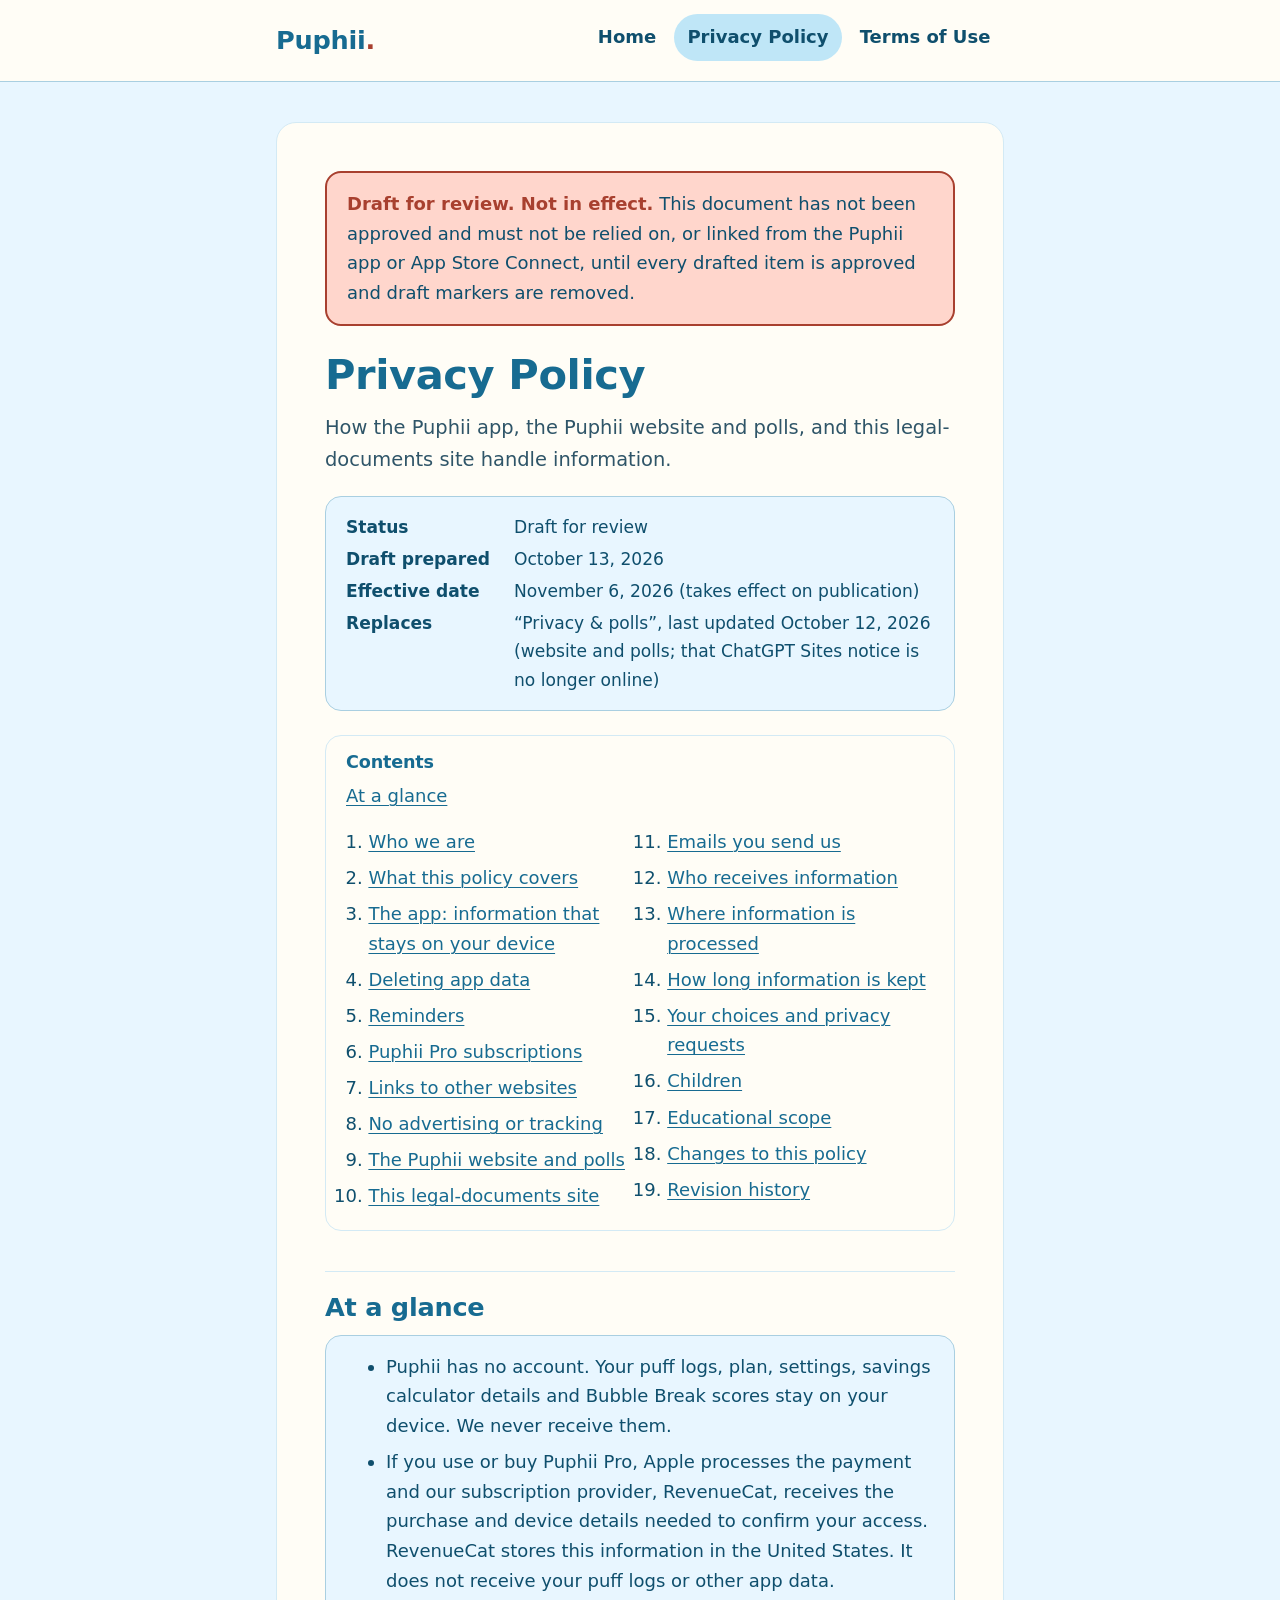
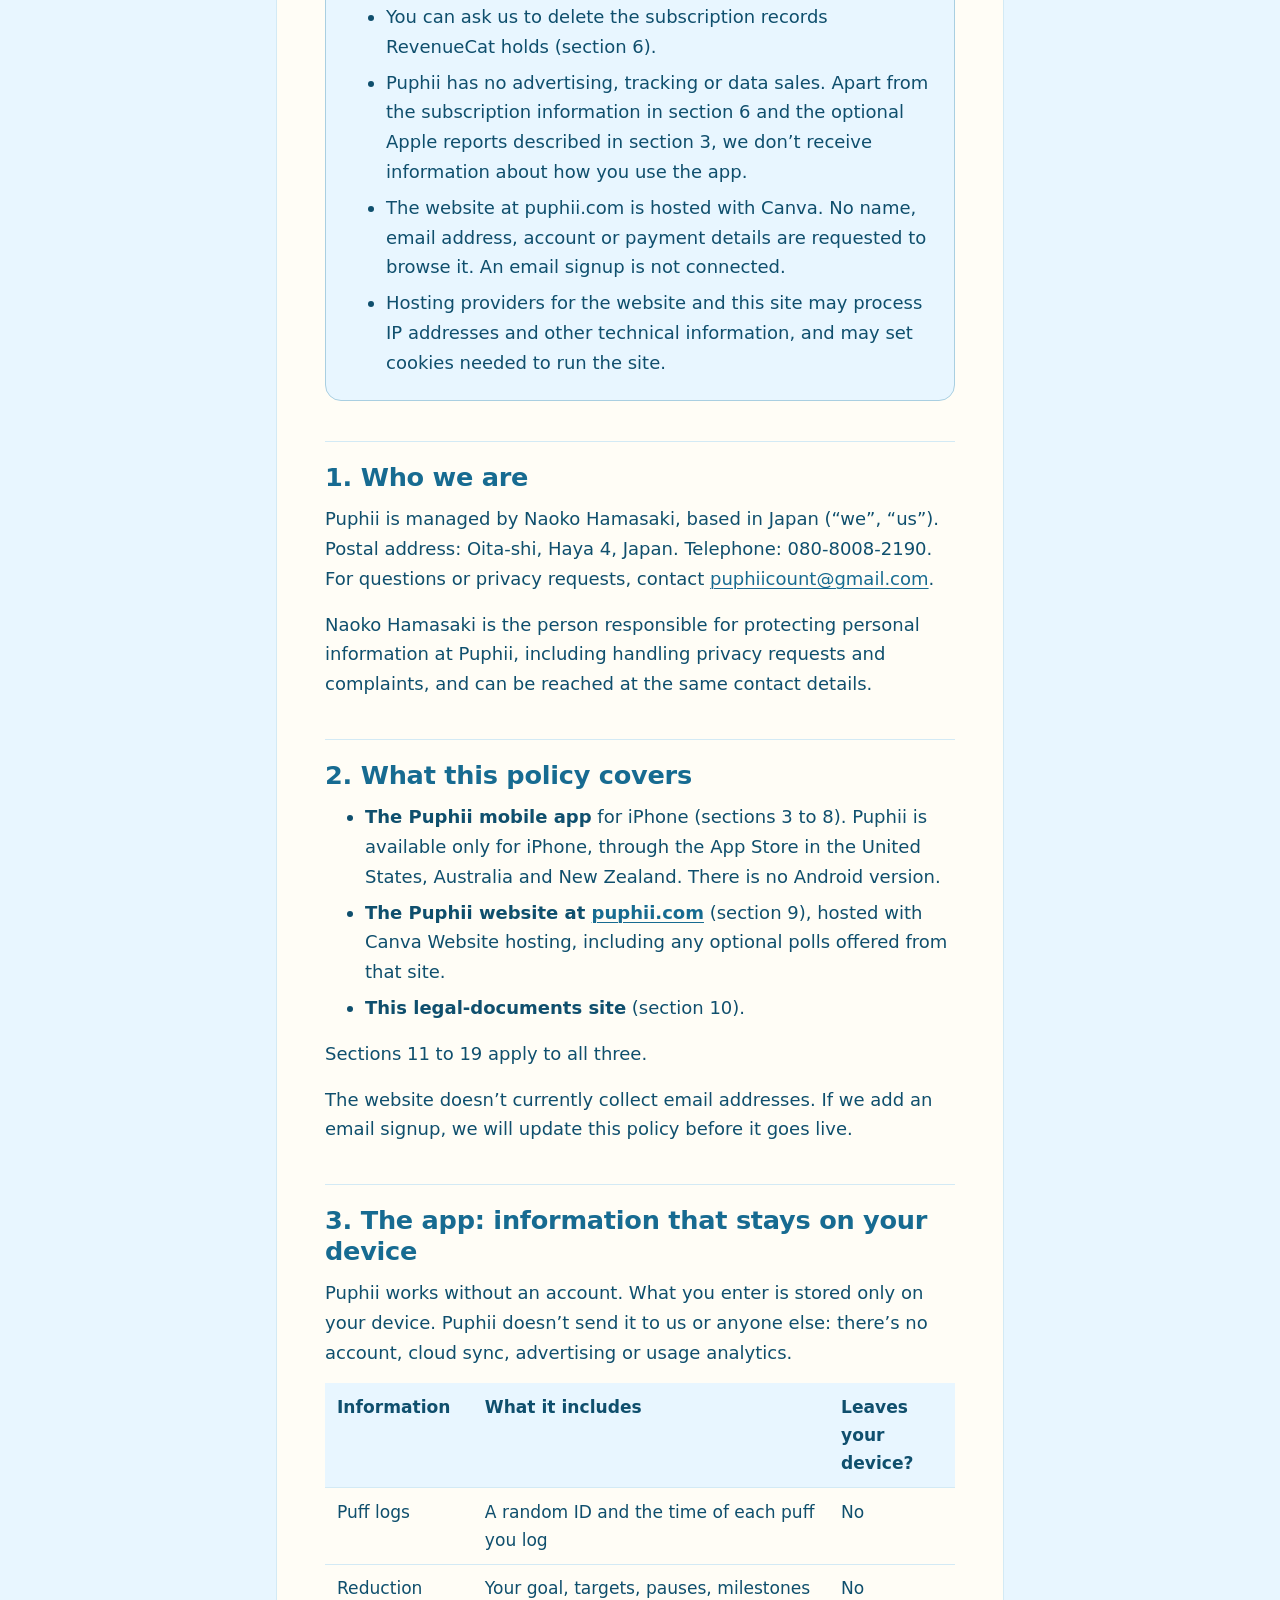
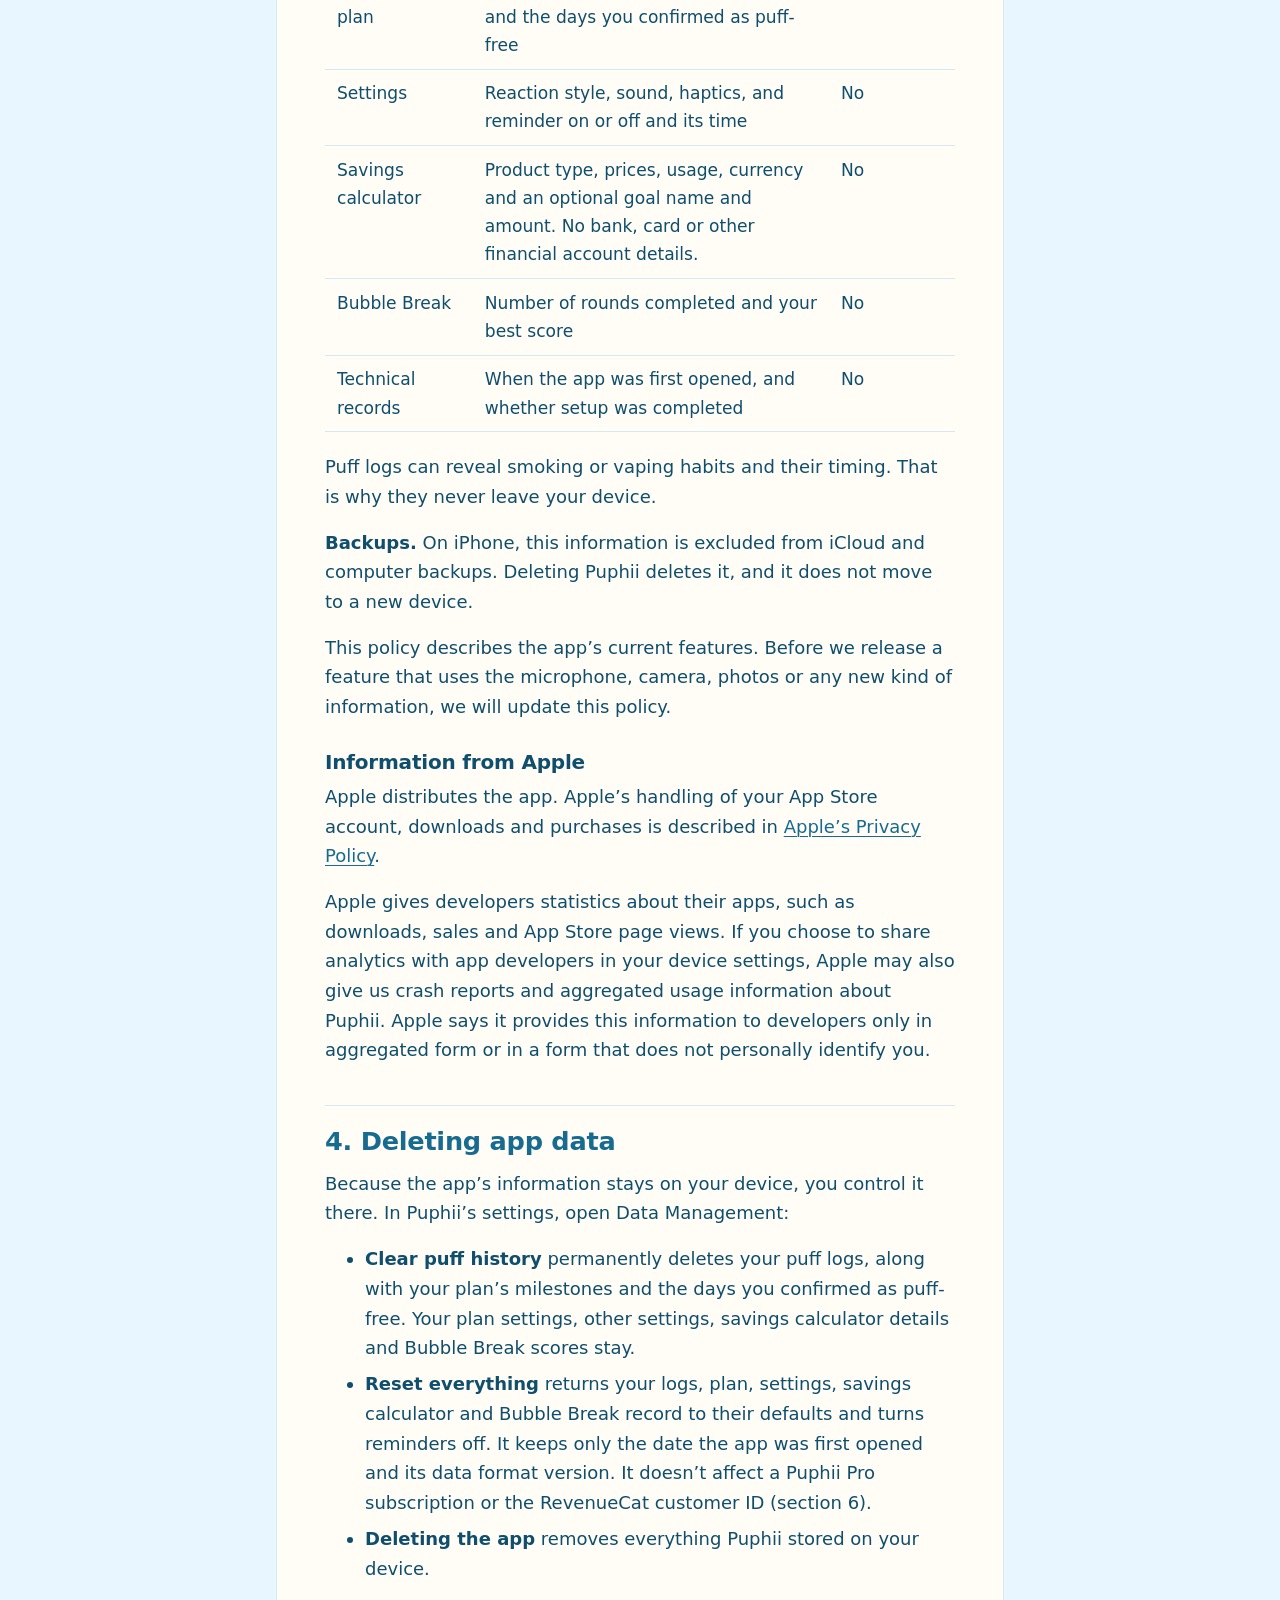
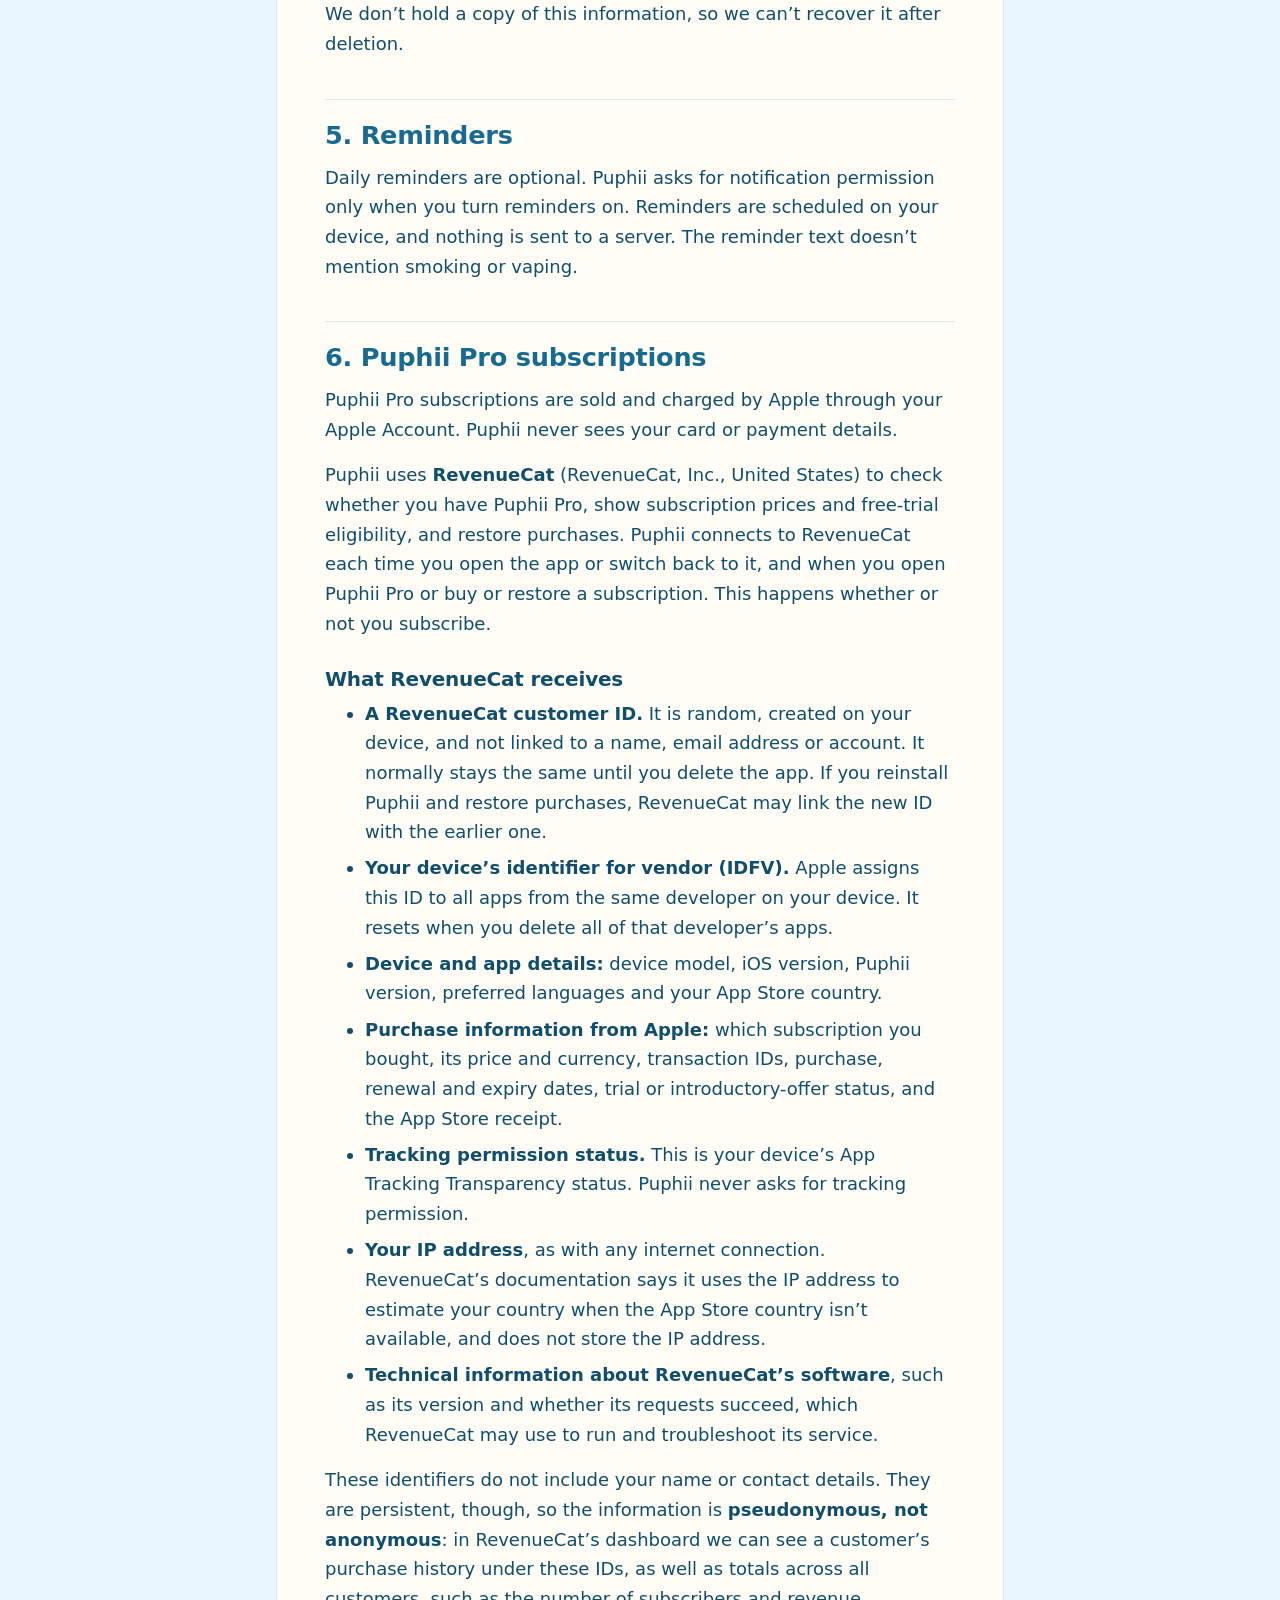
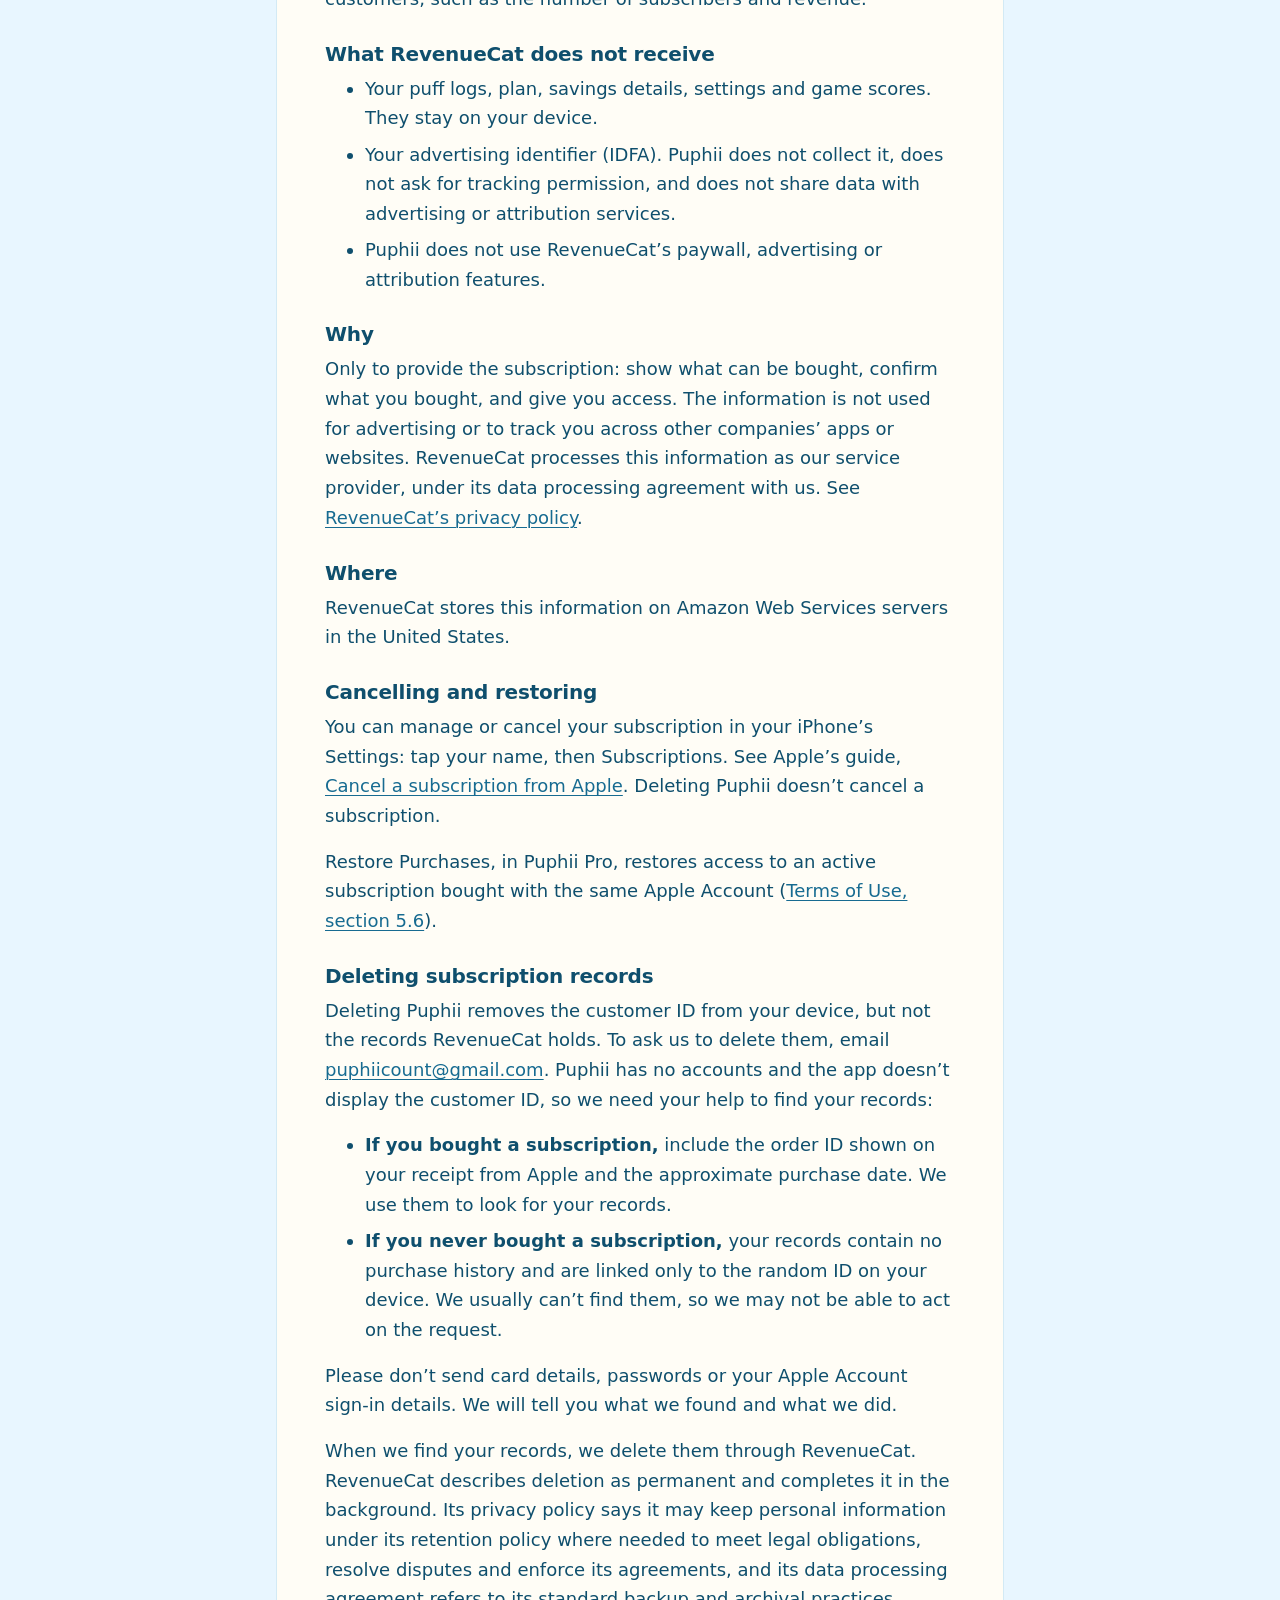
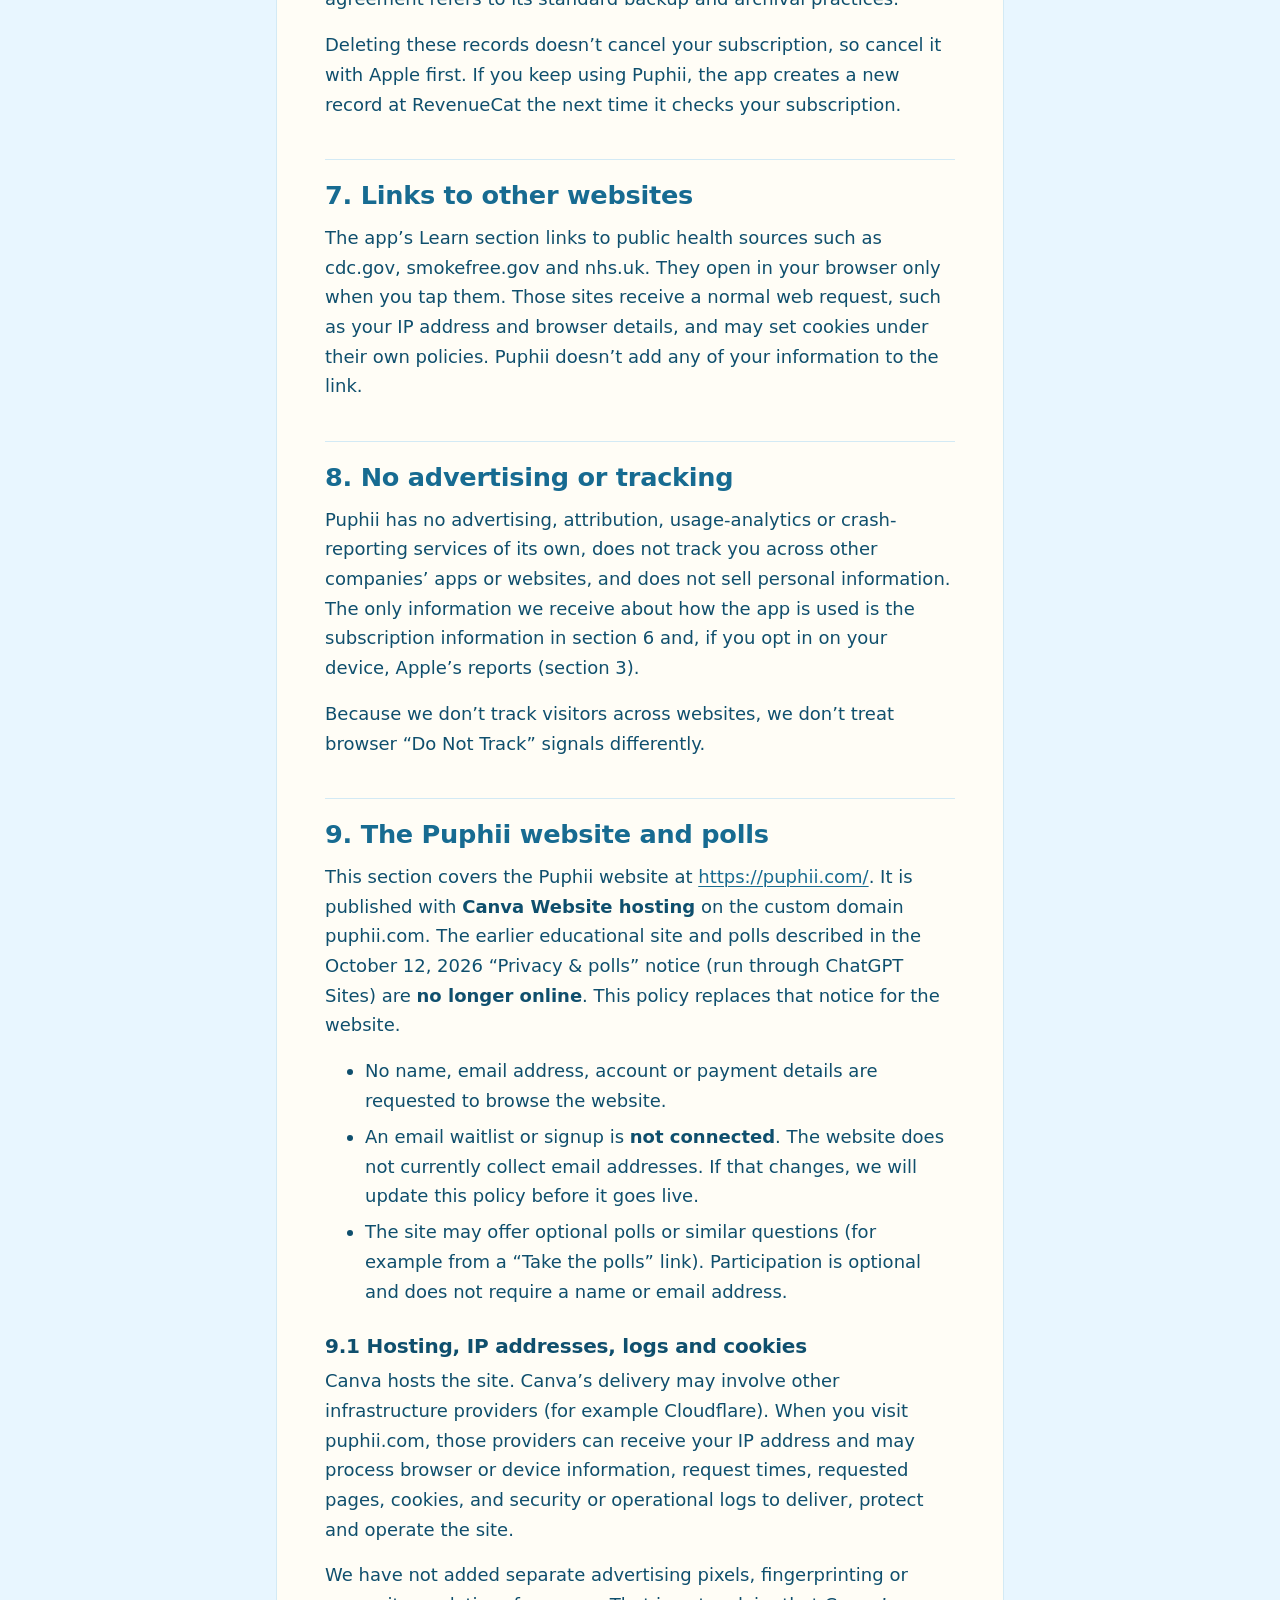
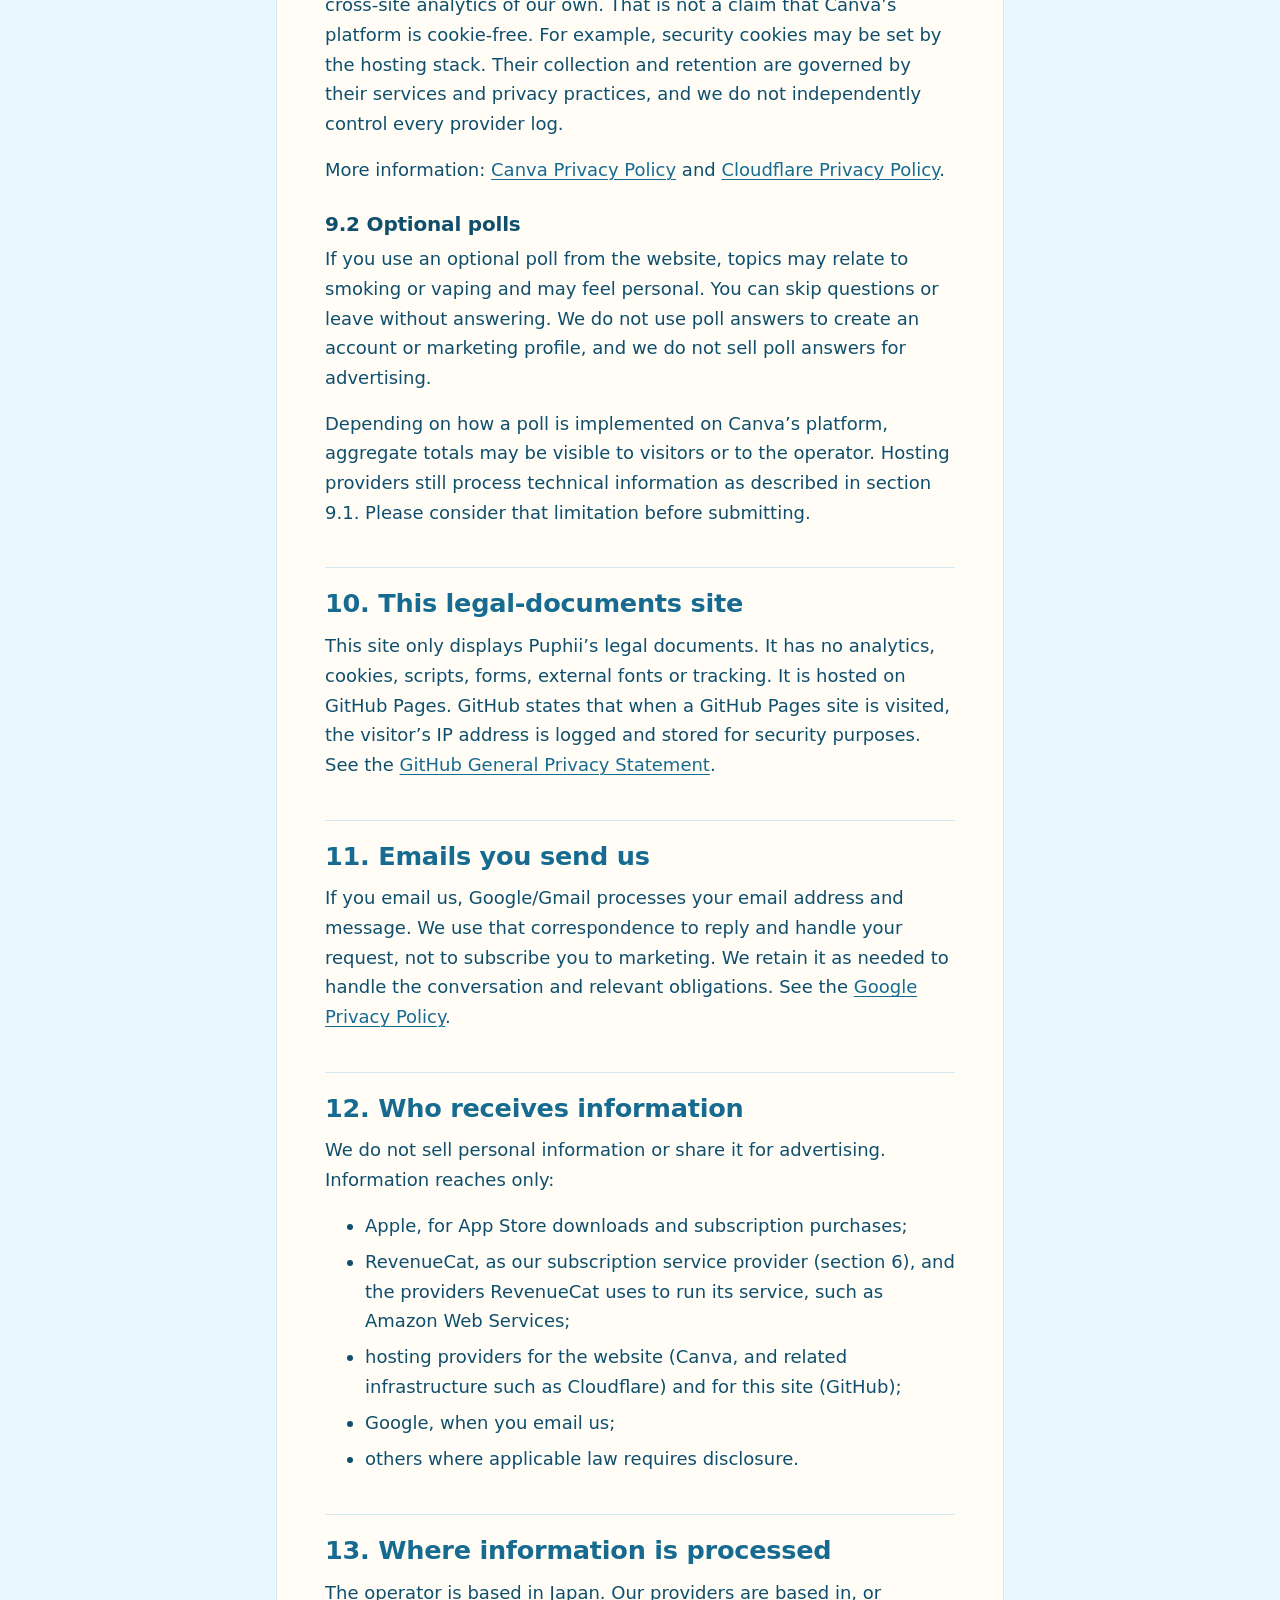
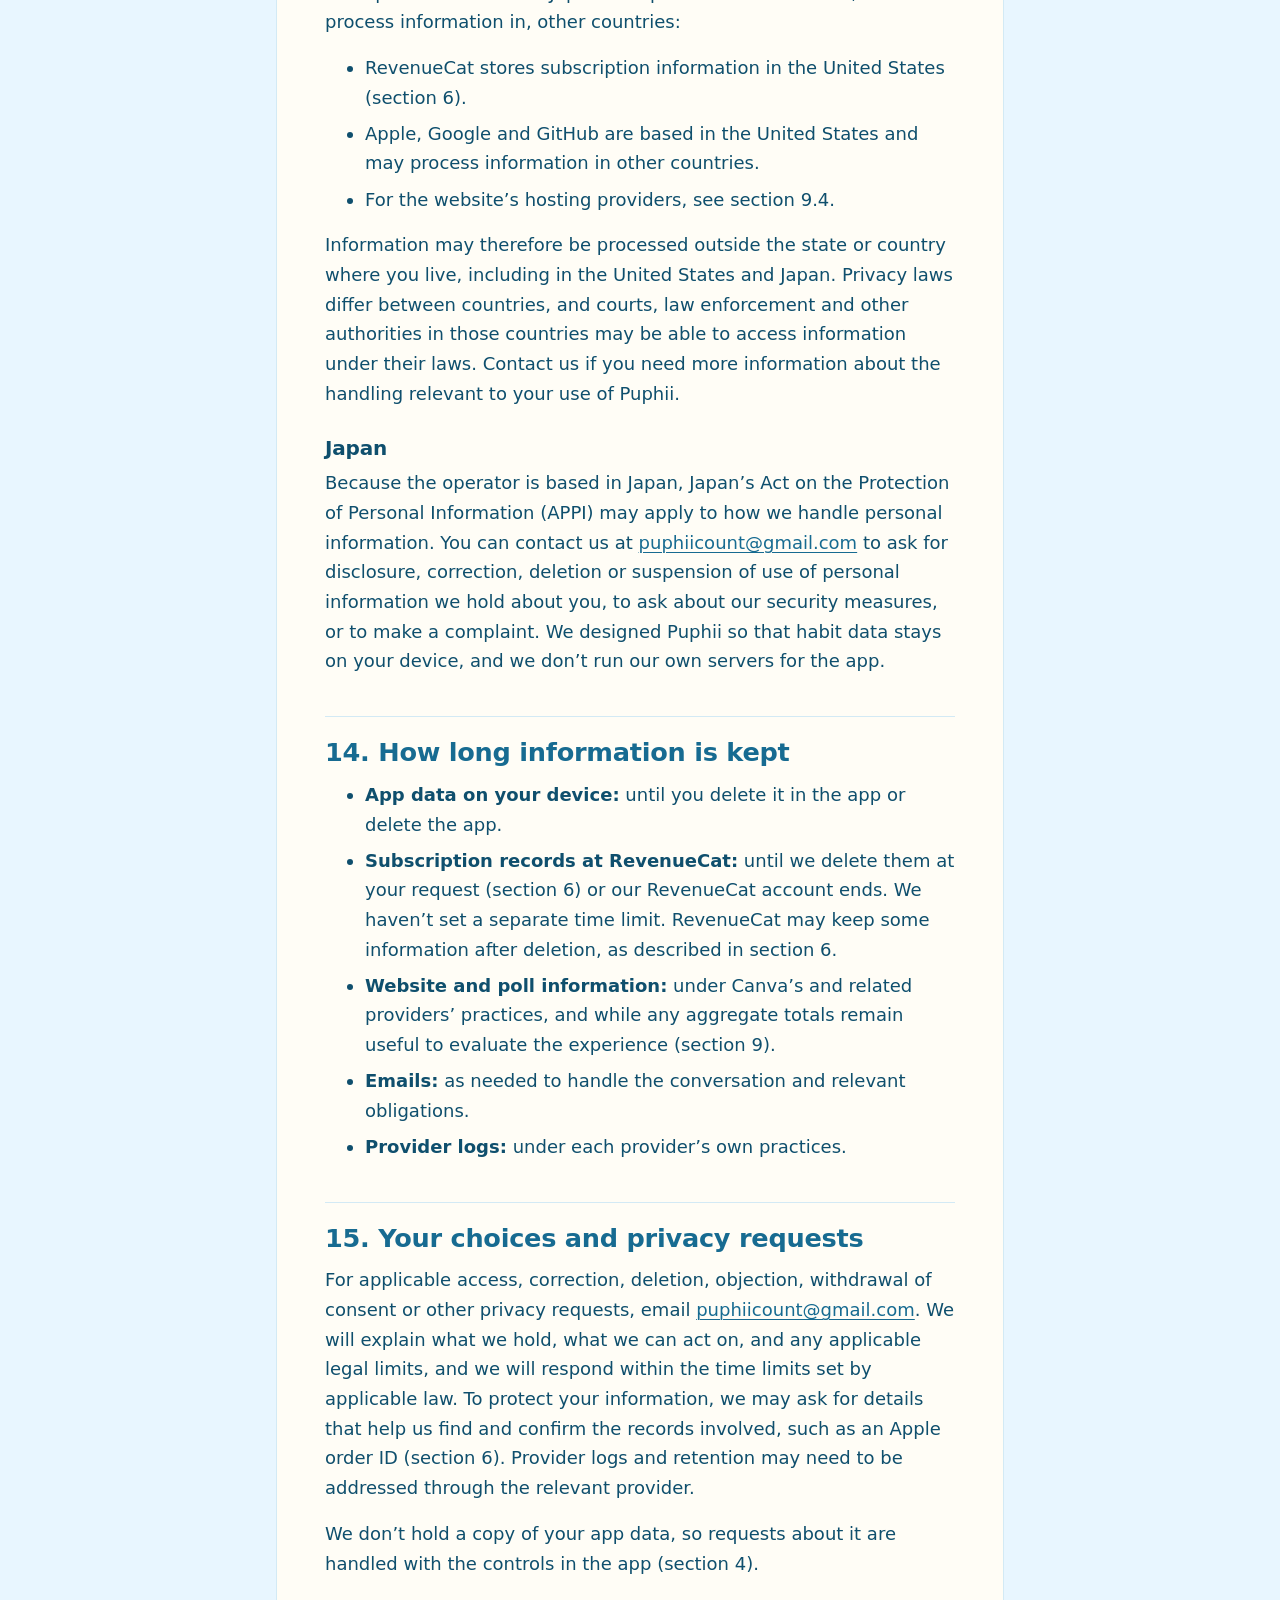
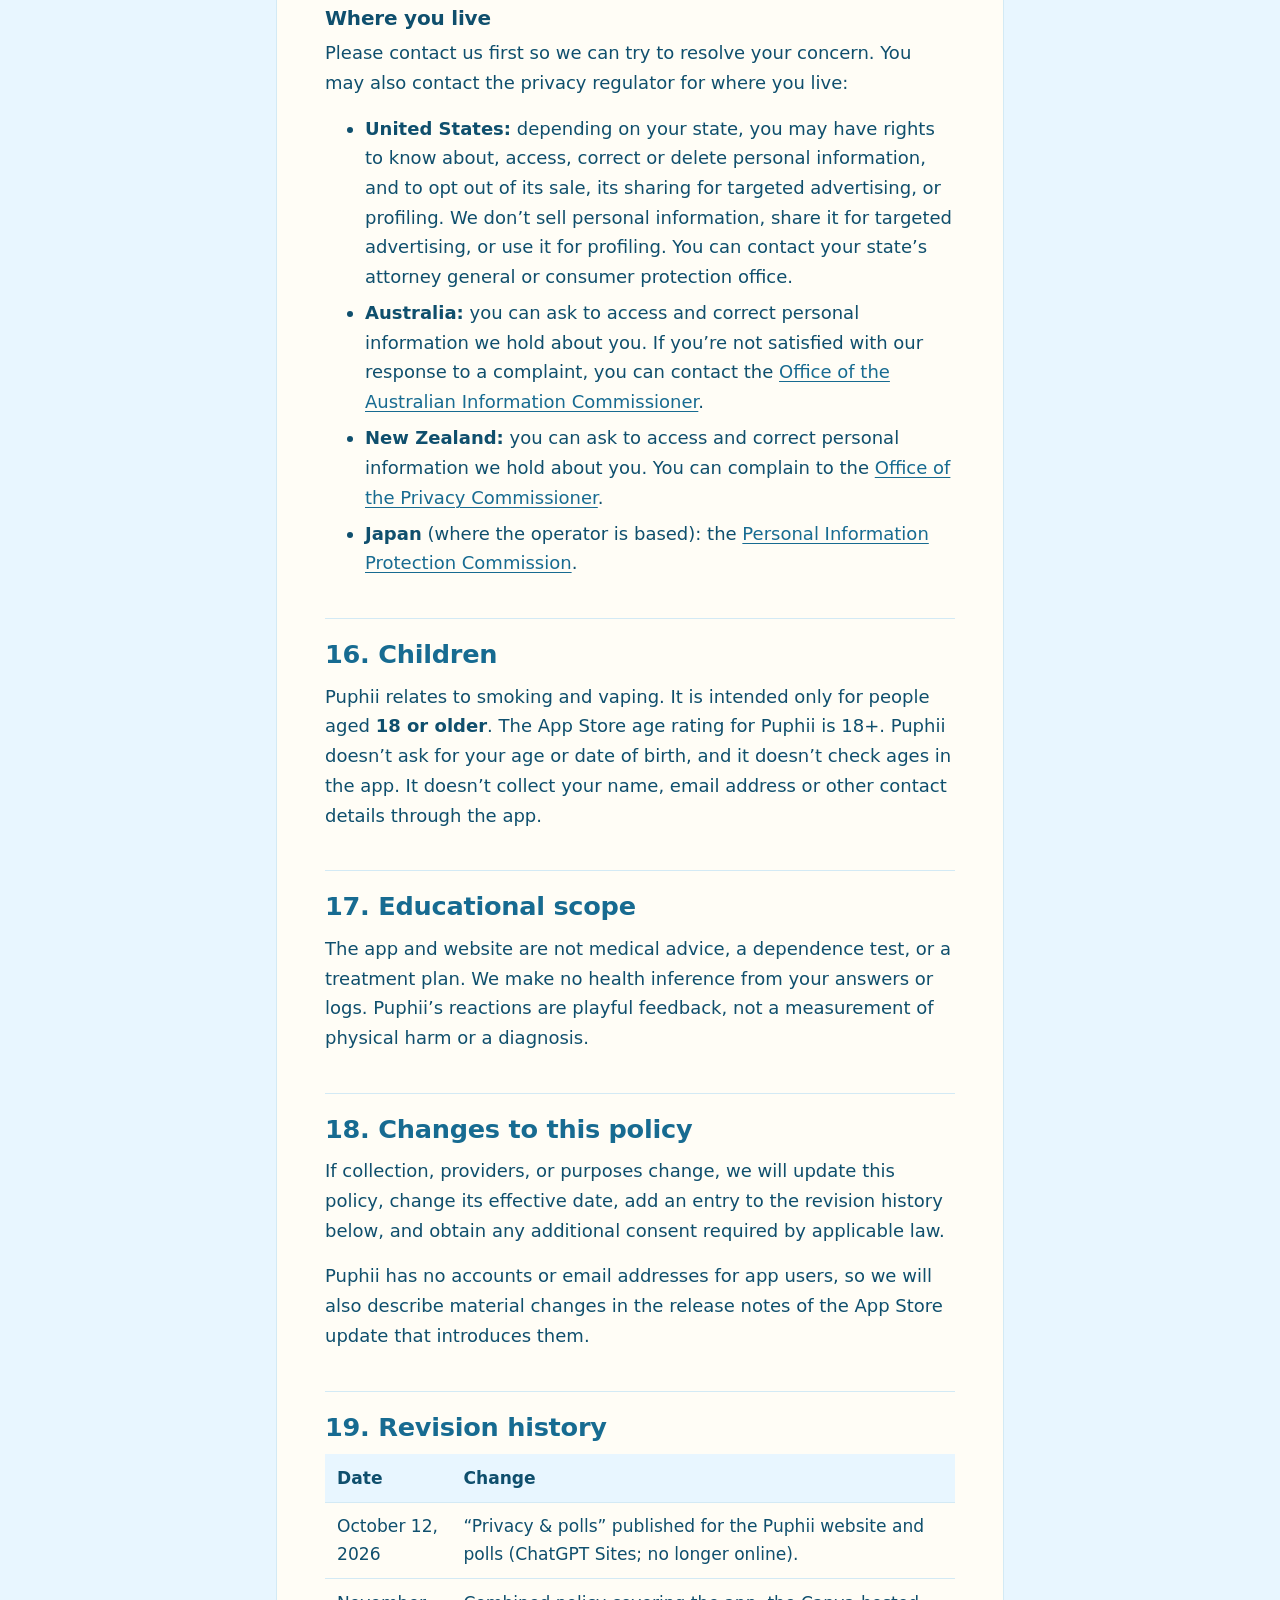
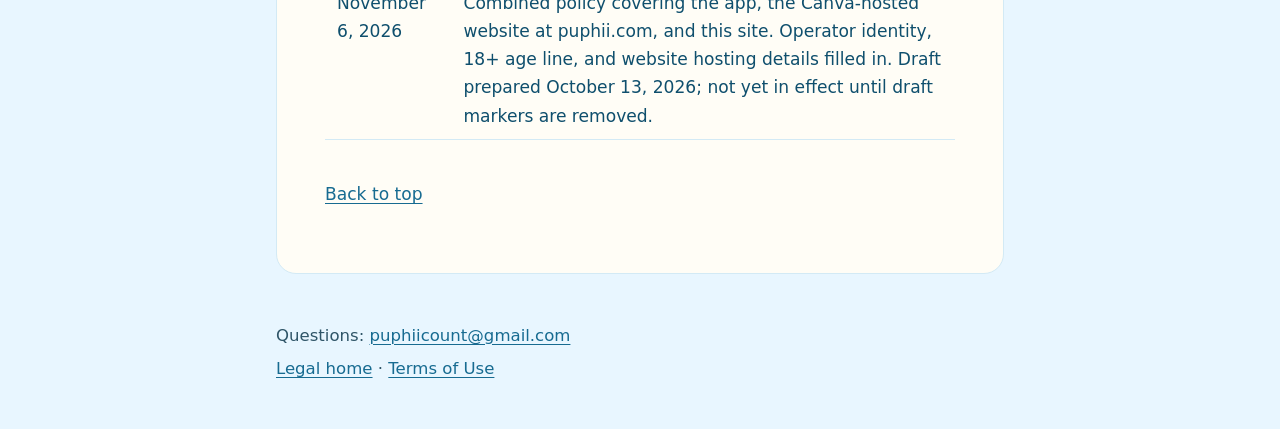
==== commit 7b5ac4ea: "Fill Puphii operator identity, website (puphii.com/Canva), 18+, and tokushoho Close open Q1–Q3, Q10 " ====
--- a/puphii/privacy/index.html
+++ b/puphii/privacy/index.html
@@ -30,8 +30,7 @@
   <main id="main">
     <article class="document" aria-labelledby="title">
       <div class="draft-banner" role="note" data-draft>
-        <p><strong>Draft for review. Not in effect.</strong> This document has not been approved and must not be relied on, or linked from the Puphii app or App Store Connect, until every item marked “Unresolved” is closed.</p>
-        <p>Until it is approved and published, the website notice “Privacy &amp; polls”, last updated October 12, 2026, remains the current notice for the Puphii website and polls.</p>
+        <p><strong>Draft for review. Not in effect.</strong> This document has not been approved and must not be relied on, or linked from the Puphii app or App Store Connect, until every drafted item is approved and draft markers are removed.</p>
       </div>
 
       <h1 id="title">Privacy Policy</h1>
@@ -43,9 +42,9 @@
         <dt>Draft prepared</dt>
         <dd><time datetime="2026-10-13">October 13, 2026</time></dd>
         <dt>Effective date</dt>
-        <dd><span class="unresolved" data-unresolved><strong>Unresolved (Q2):</strong> set on publication</span></dd>
+        <dd><time datetime="2026-11-06">November 6, 2026</time> <span data-draft>(takes effect on publication)</span></dd>
         <dt>Replaces</dt>
-        <dd>“Privacy &amp; polls”, last updated <time datetime="2026-10-12">October 12, 2026</time> (website and polls)</dd>
+        <dd>“Privacy &amp; polls”, last updated <time datetime="2026-10-12">October 12, 2026</time> (website and polls; that ChatGPT Sites notice is no longer online)</dd>
       </dl>
 
       <nav class="toc" aria-labelledby="toc-title">
@@ -82,29 +81,27 @@
             <li>If you use or buy Puphii Pro, Apple processes the payment and our subscription provider, RevenueCat, receives the purchase and device details needed to confirm your access. RevenueCat stores this information in the United States. It does not receive your puff logs or other app data.</li>
             <li>You can ask us to delete the subscription records RevenueCat holds (section 6).</li>
             <li>Puphii has no advertising, tracking or data sales. Apart from the subscription information in section 6 and the optional Apple reports described in section 3, we don’t receive information about how you use the app.</li>
-            <li>No name, email address, account or payment details are requested to use the website or share a poll answer. Submitted poll answers are kept only as aggregate totals.</li>
-            <li>Hosting providers for the website and this site may process IP addresses and other technical information.</li>
+            <li>The website at puphii.com is hosted with Canva. No name, email address, account or payment details are requested to browse it. An email signup is not connected.</li>
+            <li>Hosting providers for the website and this site may process IP addresses and other technical information, and may set cookies needed to run the site.</li>
           </ul>
         </div>
       </section>
 
       <section aria-labelledby="who-we-are">
         <h2 id="who-we-are">1. Who we are</h2>
-        <p>Puphii is managed by the Puphii operator, based in Japan (“we”, “us”). For questions or privacy requests, contact <a href="mailto:puphiicount@gmail.com">puphiicount@gmail.com</a>.</p>
-        <p>The operator is the person responsible for protecting personal information at Puphii, including handling privacy requests and complaints, and can be reached at the same address.</p>
-        <p class="unresolved" data-unresolved><strong>Unresolved (Q1):</strong> the operator’s legal name (individual or business name), postal address and telephone number, as they will be published. Not to be filled in without the operator’s confirmation.</p>
+        <p>Puphii is managed by Naoko Hamasaki, based in Japan (“we”, “us”). Postal address: Oita-shi, Haya 4, Japan. Telephone: 080-8008-2190. For questions or privacy requests, contact <a href="mailto:puphiicount@gmail.com">puphiicount@gmail.com</a>.</p>
+        <p>Naoko Hamasaki is the person responsible for protecting personal information at Puphii, including handling privacy requests and complaints, and can be reached at the same contact details.</p>
       </section>
 
       <section aria-labelledby="scope">
         <h2 id="scope">2. What this policy covers</h2>
         <ul>
           <li><strong>The Puphii mobile app</strong> for iPhone (sections 3 to 8). Puphii is available only for iPhone, through the App Store in the United States, Australia and New Zealand. There is no Android version.</li>
-          <li><strong>The Puphii educational website and optional polls</strong> (section 9). This section carries over the website notice of October 12, 2026.</li>
+          <li><strong>The Puphii website at <a href="https://puphii.com/">puphii.com</a></strong> (section 9), hosted with Canva Website hosting, including any optional polls offered from that site.</li>
           <li><strong>This legal-documents site</strong> (section 10).</li>
         </ul>
         <p>Sections 11 to 19 apply to all three.</p>
         <p>The website doesn’t currently collect email addresses. If we add an email signup, we will update this policy before it goes live.</p>
-        <p class="unresolved" data-unresolved><strong>Unresolved (Q3):</strong> confirm whether the website and polls described in the notice of October 12, 2026 (run through ChatGPT Sites and hosted with Cloudflare) are still online, and whether a Canva website replaces or adds to them. If a Canva site is live, what it collects (cookies, analytics, forms) must be added to section 9. If the ChatGPT Sites site has closed, section 9 must say so.</p>
       </section>
 
       <section aria-labelledby="app-device">
@@ -202,35 +199,21 @@
 
       <section aria-labelledby="website">
         <h2 id="website">9. The Puphii website and polls</h2>
-        <p>This section covers the Puphii educational website and optional polls described in the notice of October 12, 2026.</p>
-        <ul>
-          <li>No name, email address, account, or payment details are requested to use the website or share a poll answer.</li>
-          <li>Your current, unsubmitted poll selection stays in the page until you submit it.</li>
-          <li>Submitting a poll sends your selected option to our server, which adds it to an aggregate total.</li>
-          <li>Our application database does not store a visitor IP address or individual poll-response record. Hosting providers may still process IP addresses and other technical information.</li>
-        </ul>
-
-        <h3 id="website-before-submit">9.1 Before you submit</h3>
-        <p>Selecting an option in the browser does not send it to the poll database. Submission occurs when you press “See how others feel” after selecting an answer. “Just see results” and “Skip this question” do not submit an answer. No spending calculator, puff counter, or health assessment is used on the polls page.</p>
-
-        <h3 id="website-polls">9.2 Optional poll answers and interest votes</h3>
-        <p>The current polls ask whether quitting or cutting back is on your mind and what kind of encouragement you would like. Earlier versions asked about starting smoking or vaping and current goals. These topics may be personal or sensitive. Participation is optional; you can skip either question or view results without answering. When you submit, the selected option travels to the server so it can increment a daily response total.</p>
-        <p>The application stores only a date-and-option key and a count. It does not create a visitor ID or store a response linked to your identity, IP address, other answers, or spending figures. Poll totals are shown to visitors. This does not mean every part of the hosting system is anonymous.</p>
-        <p>We also store daily aggregate counts of page loads and poll interactions. Older totals can include spending-calculation reveals and interest-button clicks from earlier versions of the experience. We use these counts to understand whether the experience is useful and whether people express interest in Puphii. They are event counts, not verified unique people. Repeat visits, additional sessions, bots, and blocked requests can affect the totals.</p>
-
-        <h3 id="website-session-storage">9.3 Browser session storage</h3>
-        <p>Your browser’s session storage remembers the choice you submitted to each poll and whether you clicked the interest button. This discourages repeat submissions in the same tab. These local flags are not sent as visitor identifiers. They may remain through reloads in that tab; clear session storage to remove them. Closing the tab normally ends the session, but browser restoration behavior can vary.</p>
-
-        <h3 id="website-hosting">9.4 IP addresses, hosting logs, and cookies</h3>
-        <p>The website runs through ChatGPT Sites and its hosting infrastructure, including Cloudflare. A hosting provider can receive your IP address when serving pages or receiving votes. Providers may also process browser or device information, request times, requested pages, cookies, and security or operational logs to deliver, protect, and operate their services.</p>
-        <p>We do not save IP addresses in the poll database or use IP-based profiles for poll results. We cannot promise that hosting providers do not retain IP addresses or other logs. Their collection and retention are governed by their services and privacy practices, and we do not independently control every provider log.</p>
-        <p>We have not added advertising pixels, fingerprinting, cross-site analytics, or app-created tracking cookies. This is not a claim that the hosting platform is cookie-free. More information: <a href="https://openai.com/policies/privacy-policy/">OpenAI Privacy Policy</a> and <a href="https://www.cloudflare.com/privacypolicy/">Cloudflare Privacy Policy</a>.</p>
-
-        <h3 id="website-visibility">9.5 Who can see poll information</h3>
-        <p>Visitors can see aggregate poll-choice totals. The operator can see aggregate site and interest totals on an access-restricted results page. Providers process technical information to operate their services. We do not sell poll answers or share them for advertising profiles.</p>
-
-        <h3 id="website-retention">9.6 Poll retention and requests</h3>
-        <p>Aggregate counts are retained while useful for evaluating the experience. The application cannot locate or remove a specific person’s submitted vote because it does not retain an individual response identifier. Please consider that limitation before submitting. It does not restrict any legal rights you may have concerning identifiable information held elsewhere.</p>
+        <p>This section covers the Puphii website at <a href="https://puphii.com/">https://puphii.com/</a>. It is published with <strong>Canva Website hosting</strong> on the custom domain puphii.com. The earlier educational site and polls described in the October 12, 2026 “Privacy &amp; polls” notice (run through ChatGPT Sites) are <strong>no longer online</strong>. This policy replaces that notice for the website.</p>
+        <ul>
+          <li>No name, email address, account or payment details are requested to browse the website.</li>
+          <li>An email waitlist or signup is <strong>not connected</strong>. The website does not currently collect email addresses. If that changes, we will update this policy before it goes live.</li>
+          <li>The site may offer optional polls or similar questions (for example from a “Take the polls” link). Participation is optional and does not require a name or email address.</li>
+        </ul>
+
+        <h3 id="website-hosting">9.1 Hosting, IP addresses, logs and cookies</h3>
+        <p>Canva hosts the site. Canva’s delivery may involve other infrastructure providers (for example Cloudflare). When you visit puphii.com, those providers can receive your IP address and may process browser or device information, request times, requested pages, cookies, and security or operational logs to deliver, protect and operate the site.</p>
+        <p>We have not added separate advertising pixels, fingerprinting or cross-site analytics of our own. That is not a claim that Canva’s platform is cookie-free. For example, security cookies may be set by the hosting stack. Their collection and retention are governed by their services and privacy practices, and we do not independently control every provider log.</p>
+        <p>More information: <a href="https://www.canva.com/policies/privacy/">Canva Privacy Policy</a> and <a href="https://www.cloudflare.com/privacypolicy/">Cloudflare Privacy Policy</a>.</p>
+
+        <h3 id="website-polls">9.2 Optional polls</h3>
+        <p>If you use an optional poll from the website, topics may relate to smoking or vaping and may feel personal. You can skip questions or leave without answering. We do not use poll answers to create an account or marketing profile, and we do not sell poll answers for advertising.</p>
+        <p>Depending on how a poll is implemented on Canva’s platform, aggregate totals may be visible to visitors or to the operator. Hosting providers still process technical information as described in section 9.1. Please consider that limitation before submitting.</p>
       </section>
 
       <section aria-labelledby="legal-site">
@@ -249,7 +232,7 @@
         <ul>
           <li>Apple, for App Store downloads and subscription purchases;</li>
           <li>RevenueCat, as our subscription service provider (section 6), and the providers RevenueCat uses to run its service, such as Amazon Web Services;</li>
-          <li>hosting providers for the website (ChatGPT Sites and Cloudflare) and for this site (GitHub);</li>
+          <li>hosting providers for the website (Canva, and related infrastructure such as Cloudflare) and for this site (GitHub);</li>
           <li>Google, when you email us;</li>
           <li>others where applicable law requires disclosure.</li>
         </ul>
@@ -273,7 +256,7 @@
         <ul>
           <li><strong>App data on your device:</strong> until you delete it in the app or delete the app.</li>
           <li><strong>Subscription records at RevenueCat:</strong> until we delete them at your request (section 6) or our RevenueCat account ends. We haven’t set a separate time limit. RevenueCat may keep some information after deletion, as described in section 6.</li>
-          <li><strong>Poll and site totals:</strong> while useful for evaluating the experience (section 9.6).</li>
+          <li><strong>Website and poll information:</strong> under Canva’s and related providers’ practices, and while any aggregate totals remain useful to evaluate the experience (section 9).</li>
           <li><strong>Emails:</strong> as needed to handle the conversation and relevant obligations.</li>
           <li><strong>Provider logs:</strong> under each provider’s own practices.</li>
         </ul>
@@ -295,8 +278,7 @@
 
       <section aria-labelledby="children">
         <h2 id="children">16. Children</h2>
-        <p>Puphii relates to smoking and vaping. It doesn’t ask for your age or date of birth, and it doesn’t collect your name, email address or other contact details.</p>
-        <p class="unresolved" data-unresolved><strong>Unresolved (Q10):</strong> the minimum age for the app and website (for example, 18 or older) and the App Store age rating. Once decided, this section states the minimum age. Puphii doesn’t check users’ ages, so this section must not describe an age check unless one is added to the app.</p>
+        <p>Puphii relates to smoking and vaping. It is intended only for people aged <strong>18 or older</strong>. The App Store age rating for Puphii is 18+. Puphii doesn’t ask for your age or date of birth, and it doesn’t check ages in the app. It doesn’t collect your name, email address or other contact details through the app.</p>
       </section>
 
       <section aria-labelledby="educational-scope">
@@ -318,8 +300,8 @@
               <tr><th scope="col">Date</th><th scope="col">Change</th></tr>
             </thead>
             <tbody>
-              <tr><td><time datetime="2026-10-12">October 12, 2026</time></td><td>“Privacy &amp; polls” published for the Puphii website and polls.</td></tr>
-              <tr data-draft><td><span class="unresolved" data-unresolved><strong>Unresolved (Q2):</strong> publication date</span></td><td>Combined policy covering the app, the website and polls, and this site. Draft prepared October 13, 2026.</td></tr>
+              <tr><td><time datetime="2026-10-12">October 12, 2026</time></td><td>“Privacy &amp; polls” published for the Puphii website and polls (ChatGPT Sites; no longer online).</td></tr>
+              <tr data-draft><td><time datetime="2026-11-06">November 6, 2026</time></td><td>Combined policy covering the app, the Canva-hosted website at puphii.com, and this site. Operator identity, 18+ age line, and website hosting details filled in. Draft prepared October 13, 2026; not yet in effect until draft markers are removed.</td></tr>
             </tbody>
           </table>
         </div>
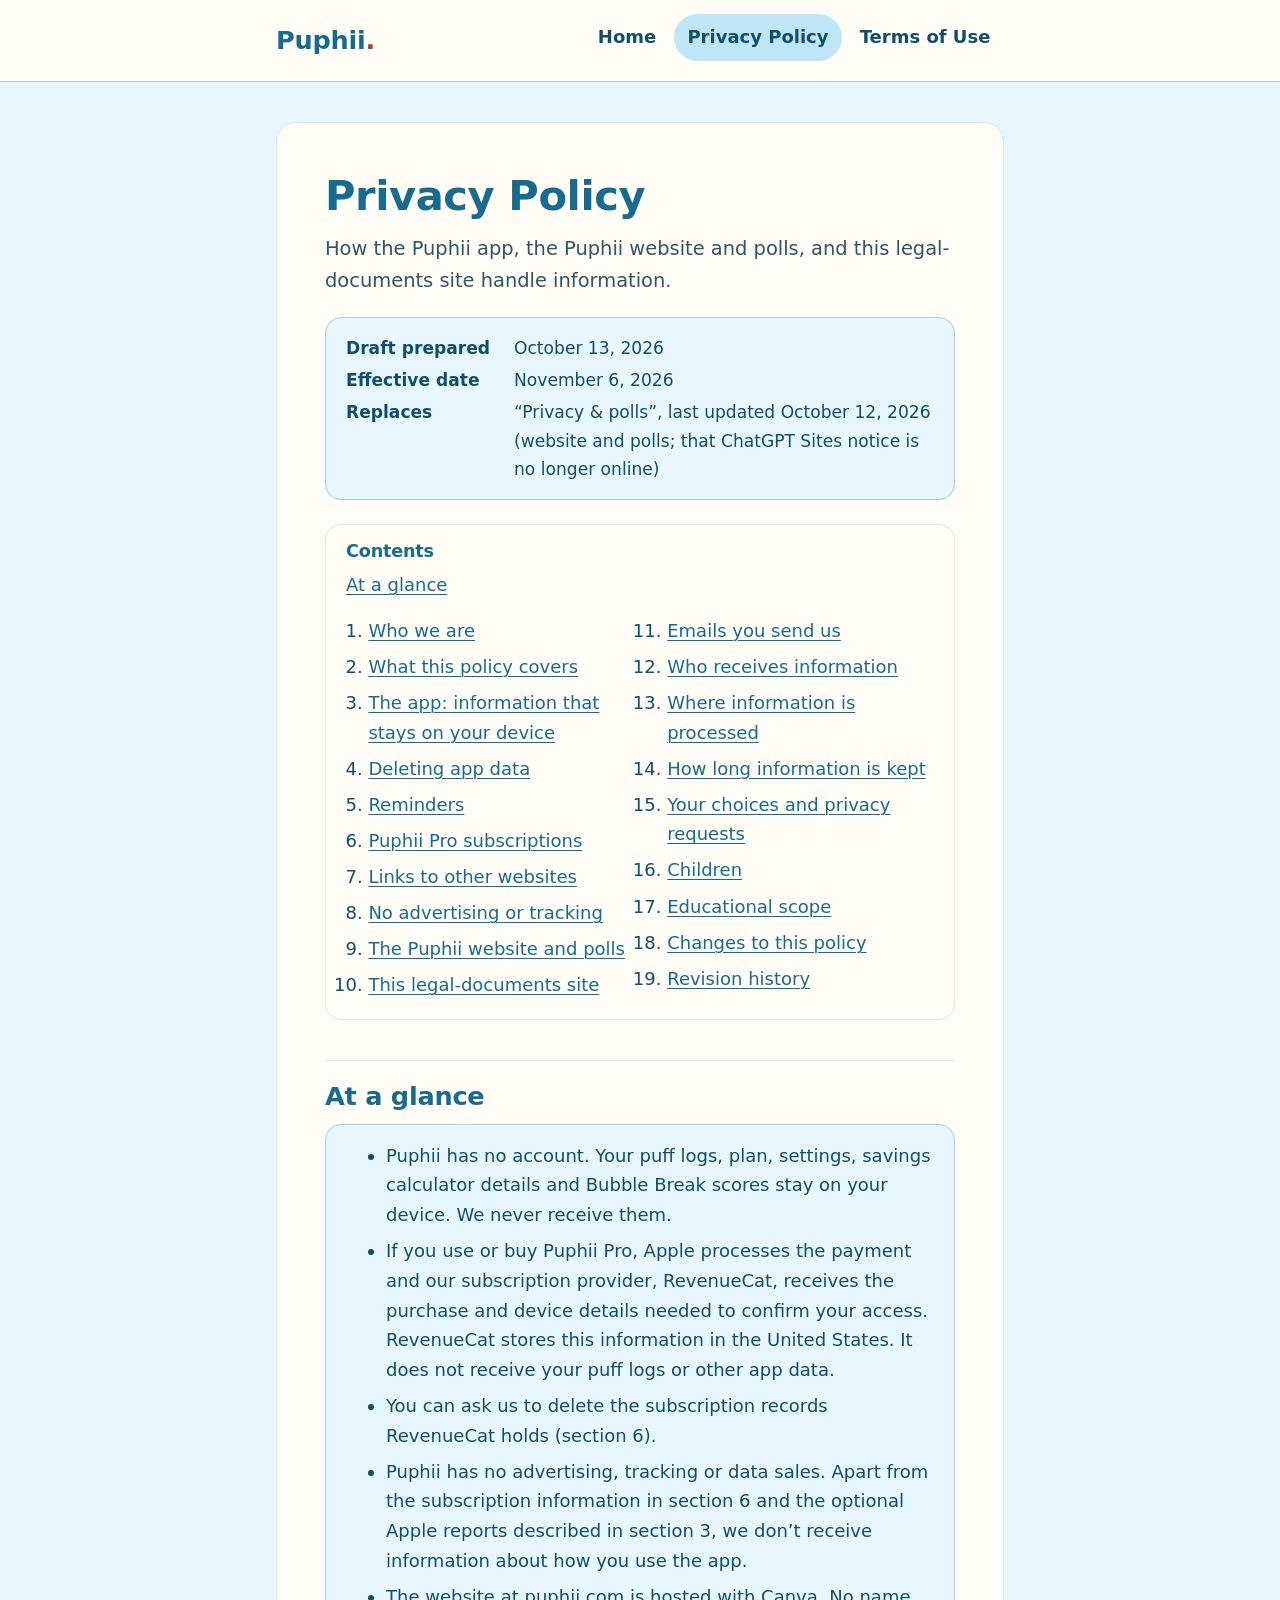
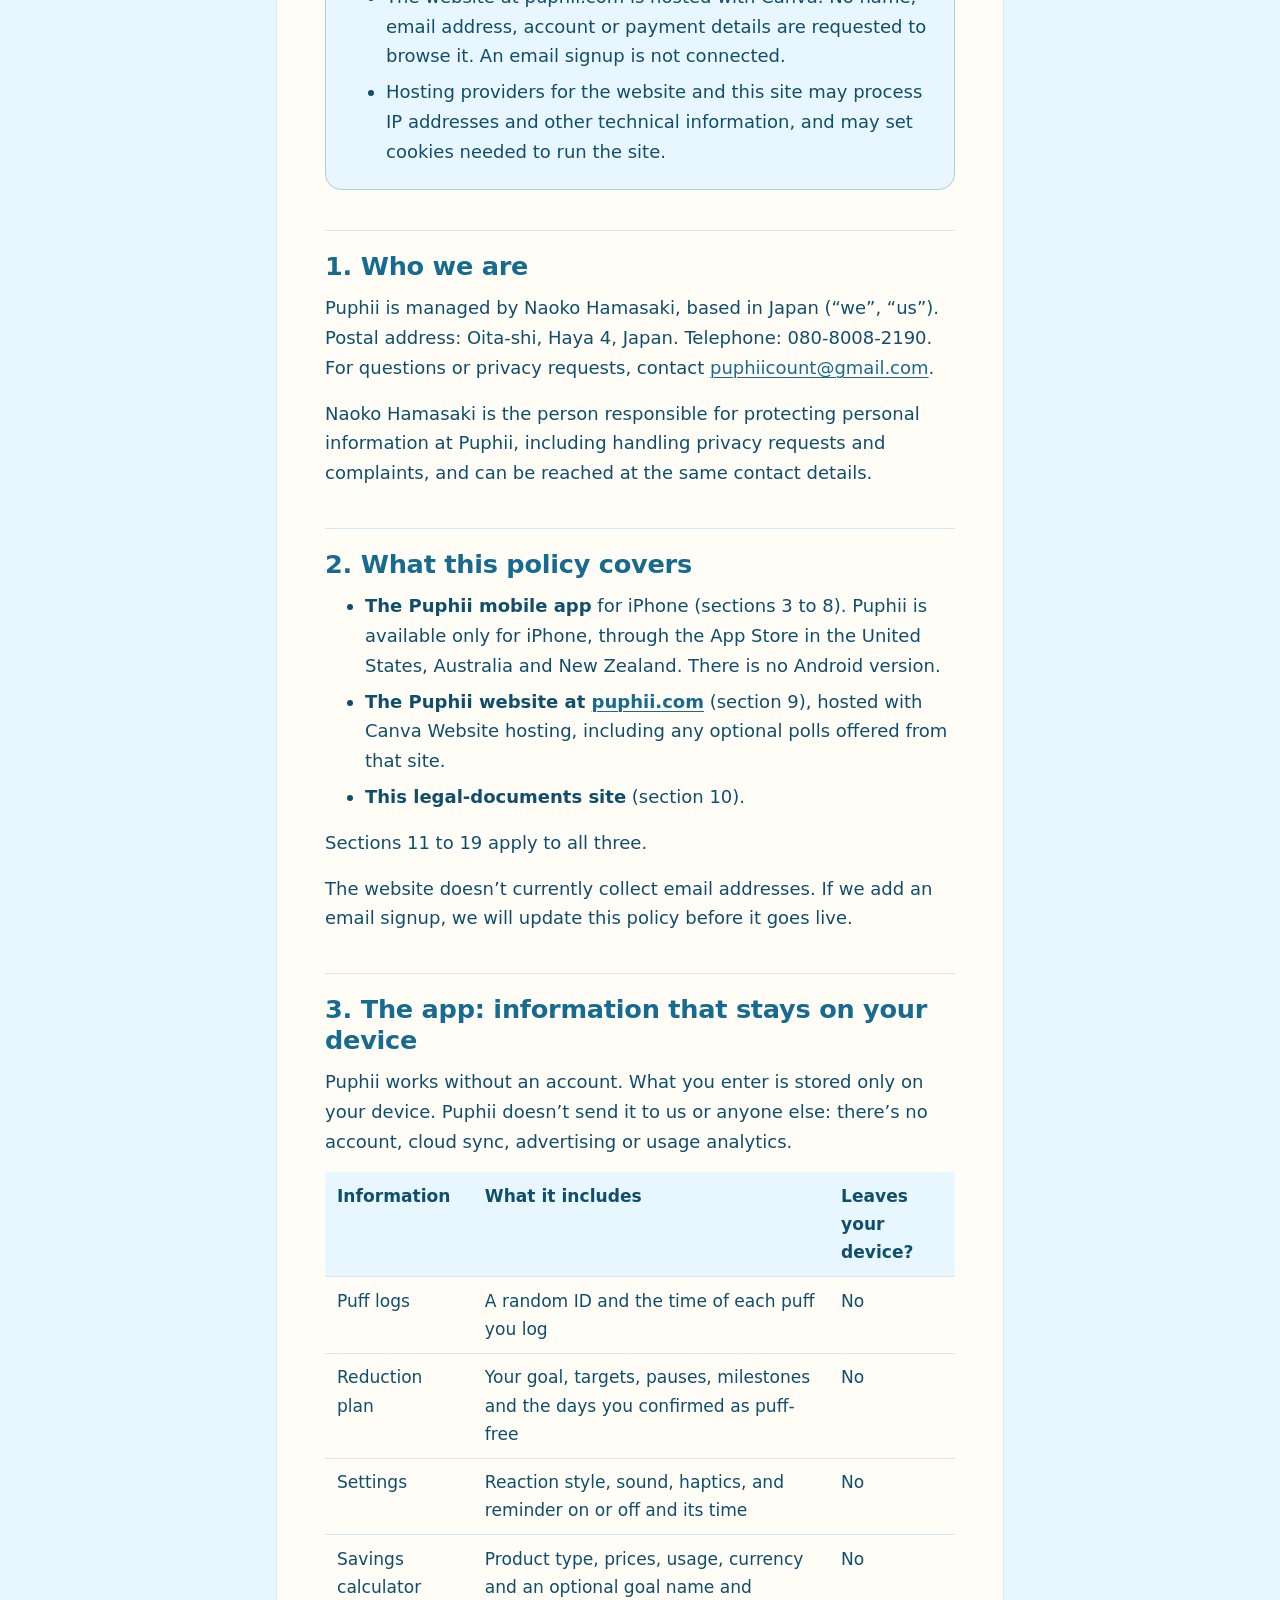
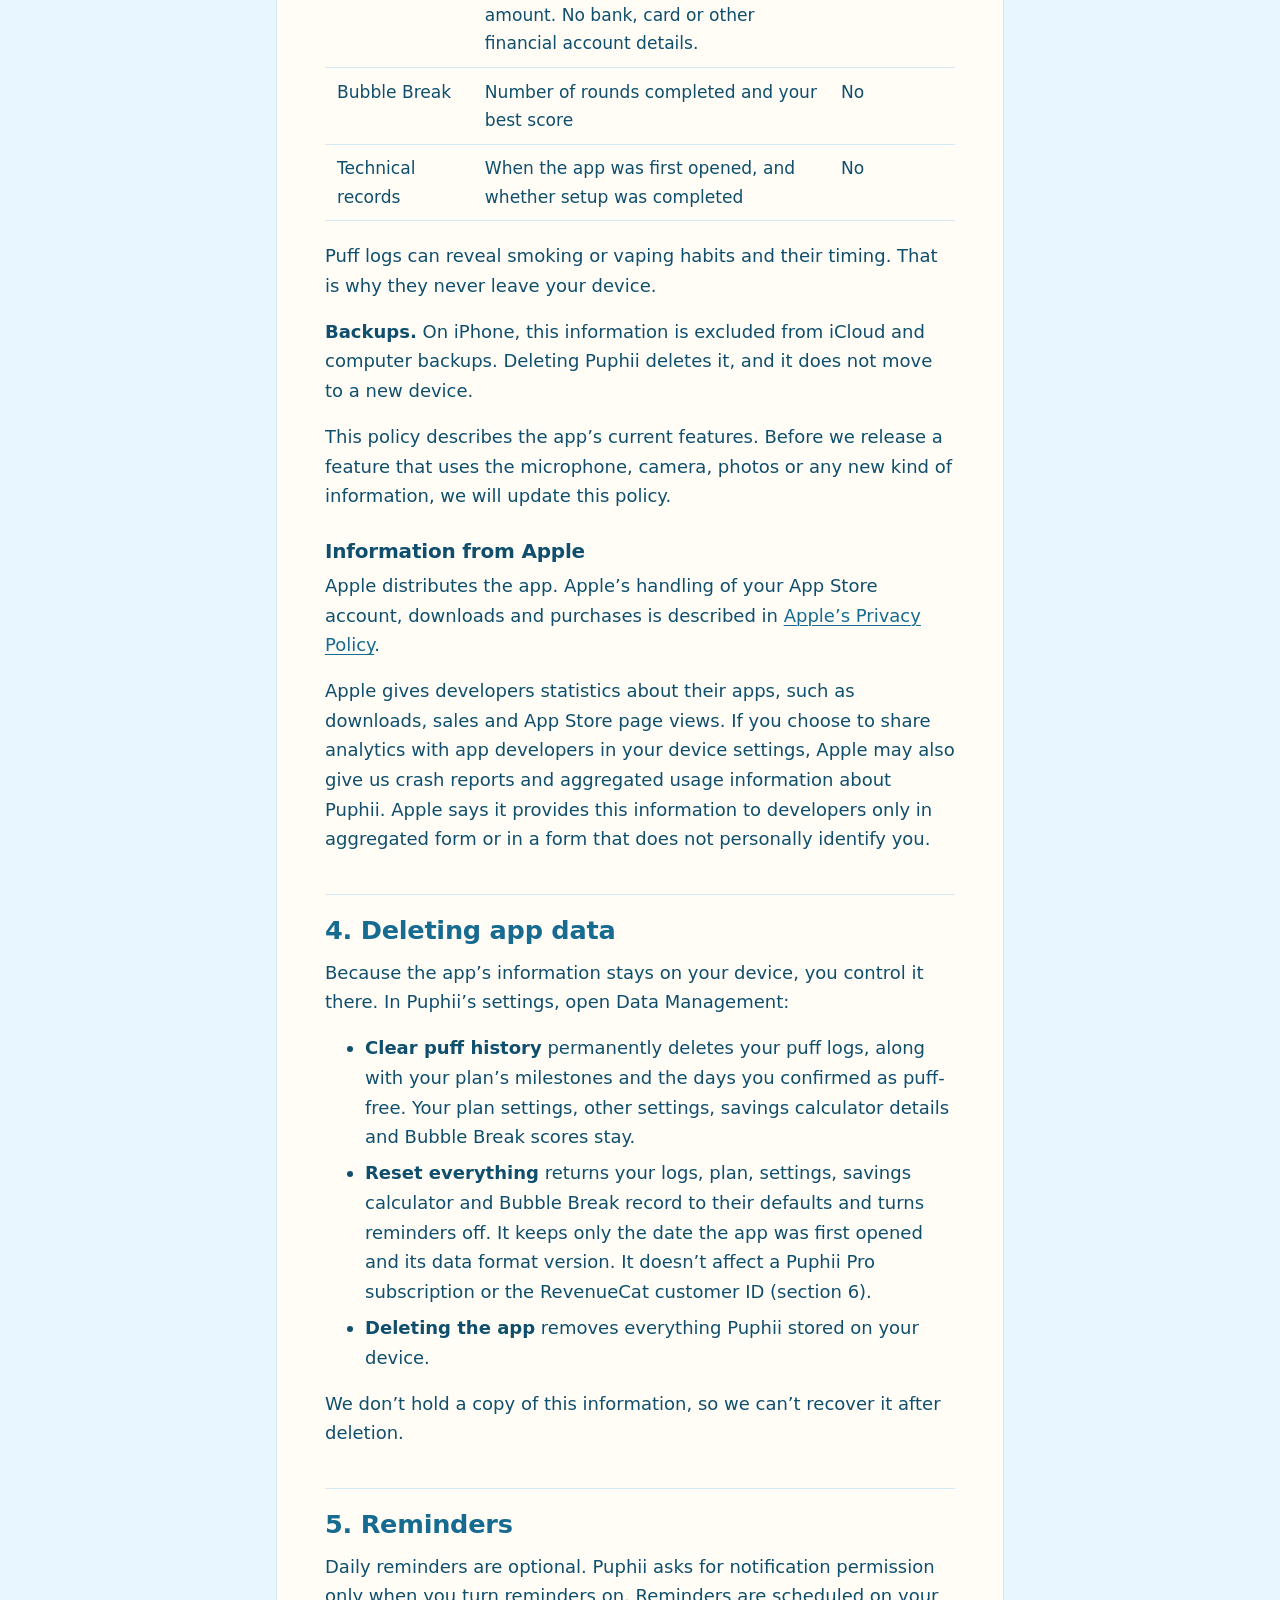
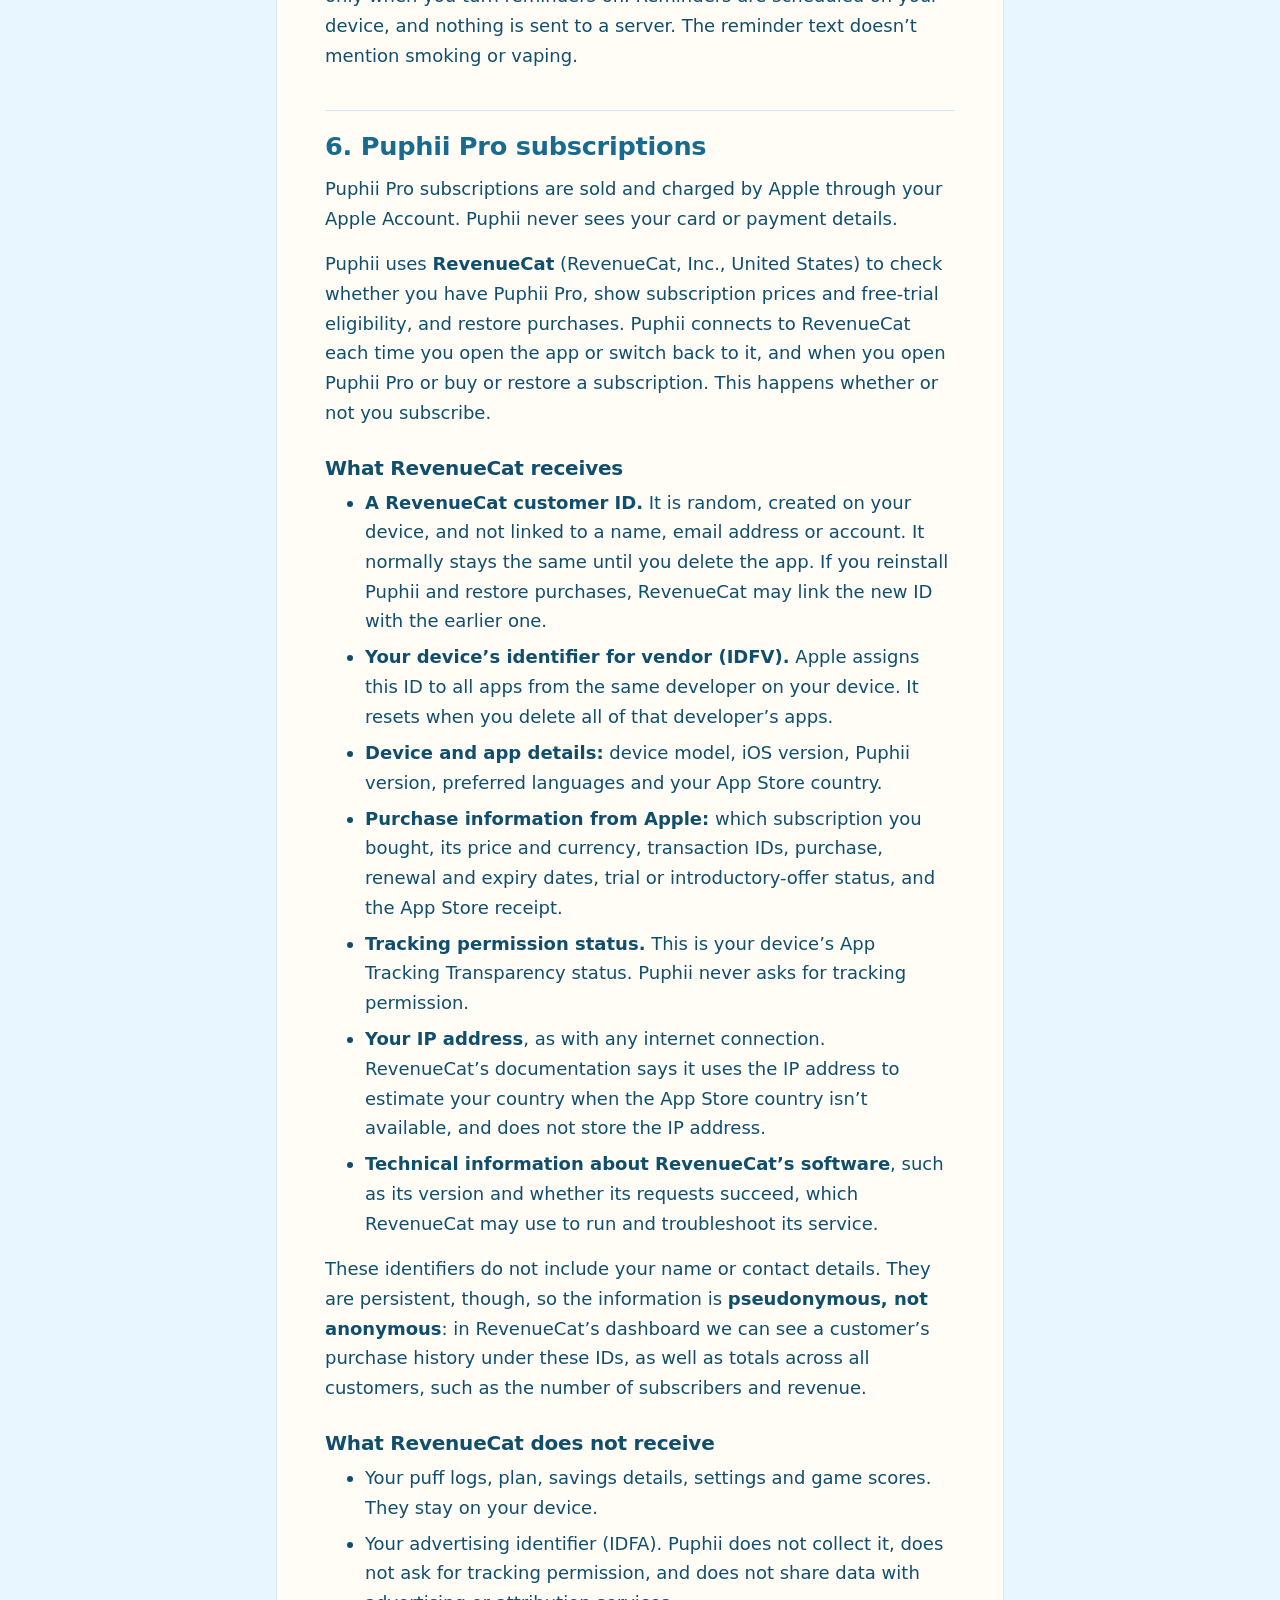
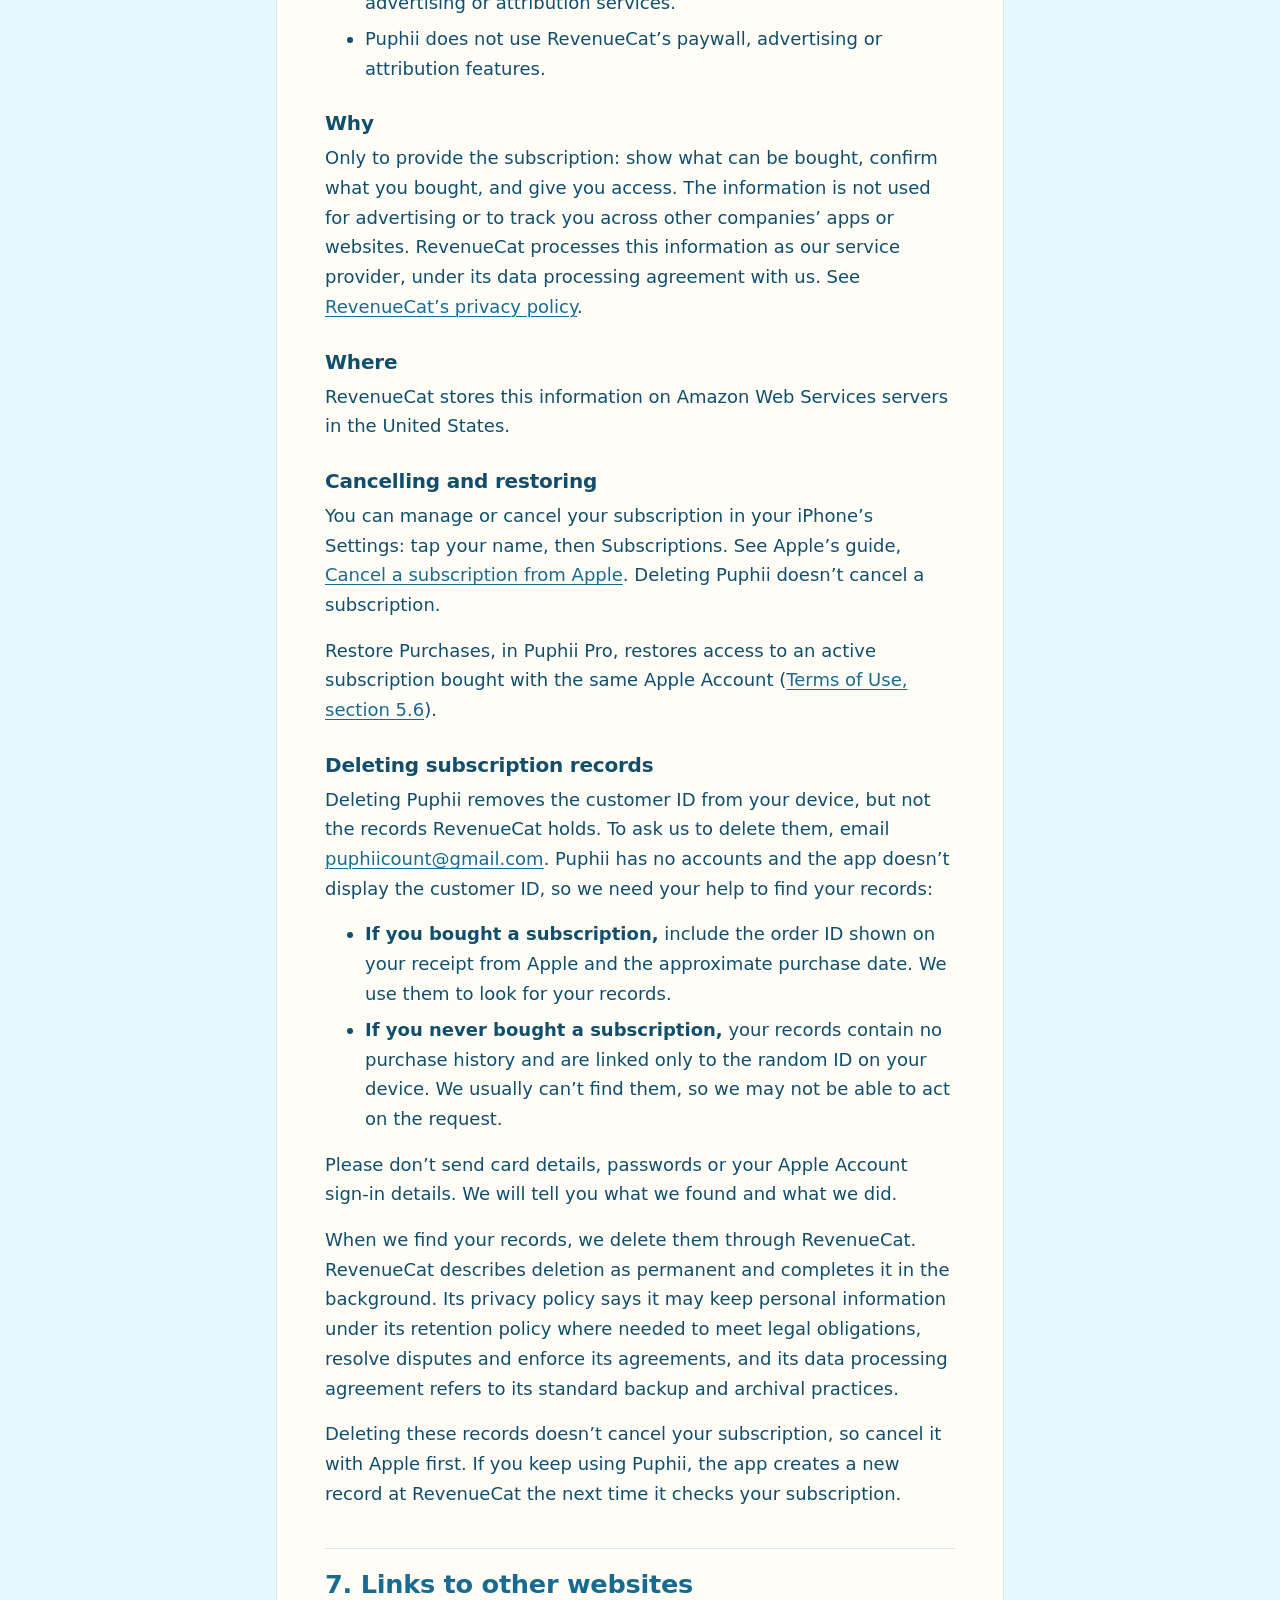
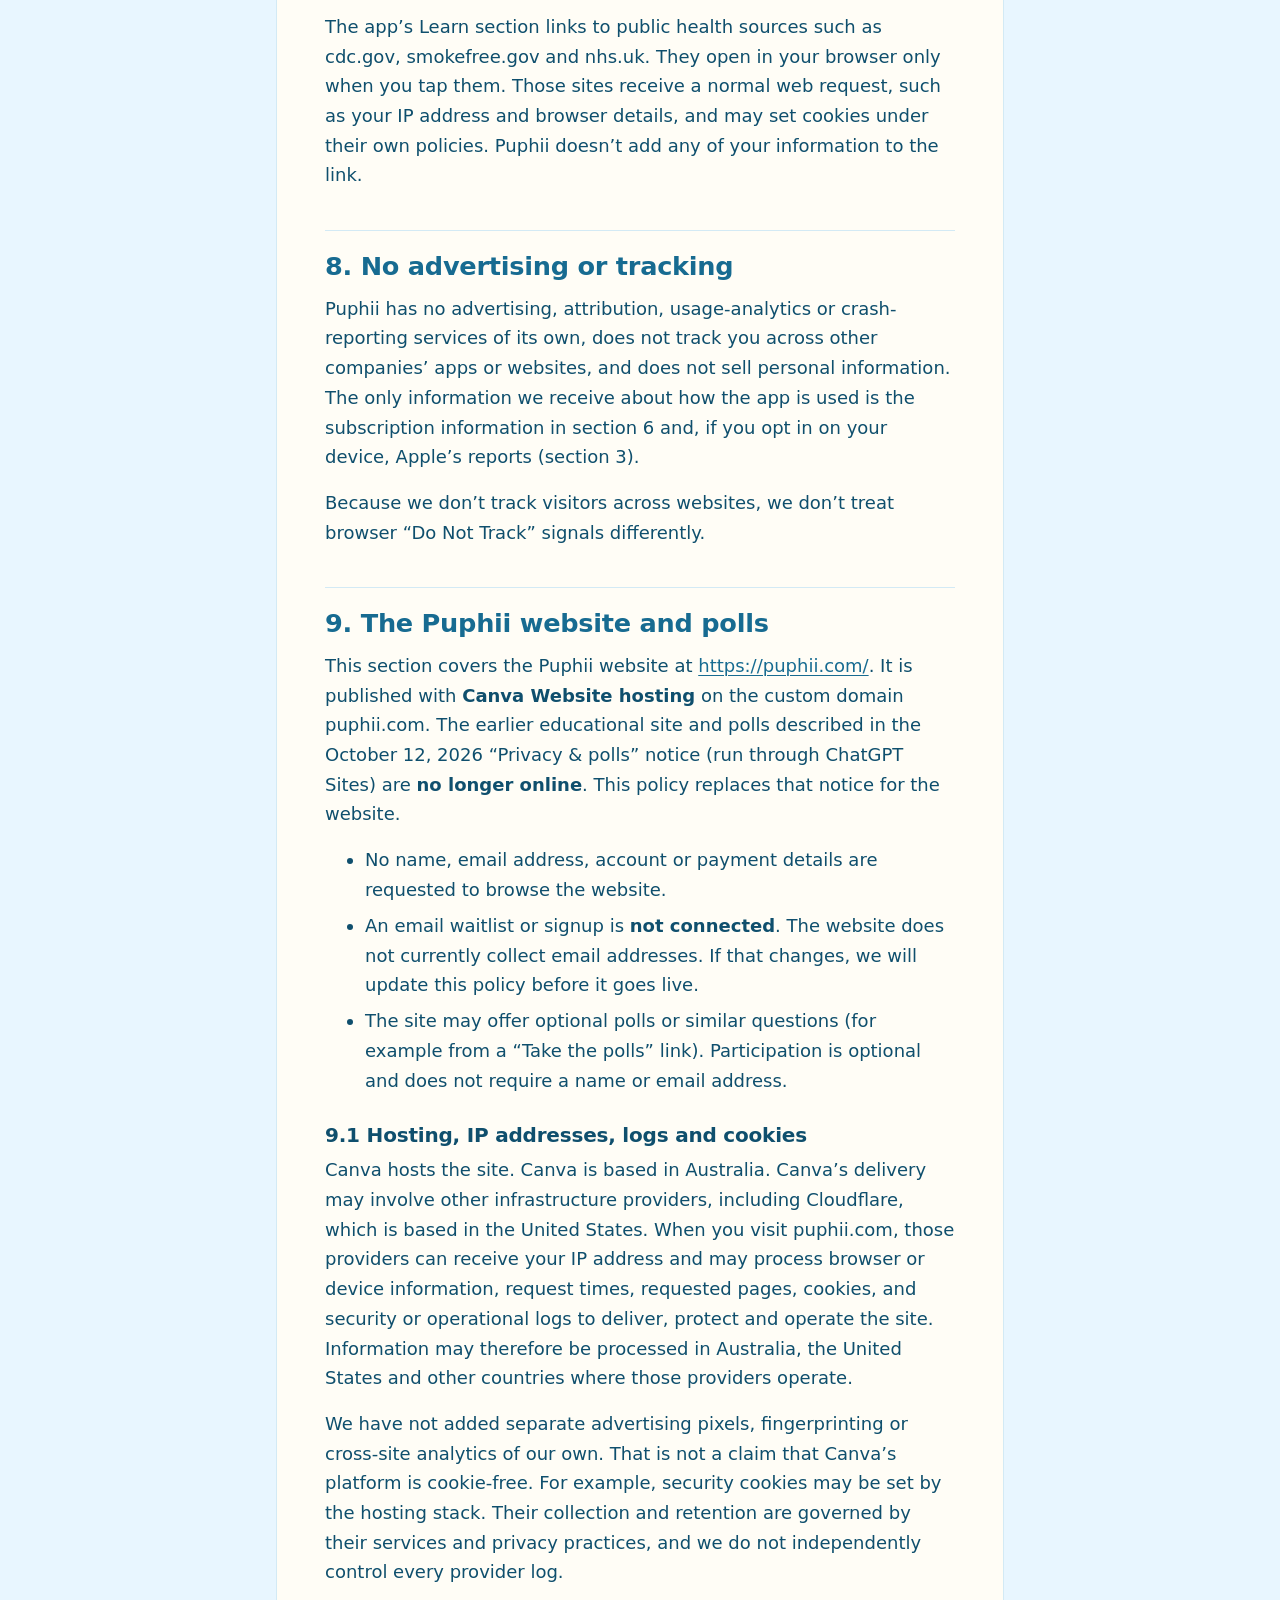
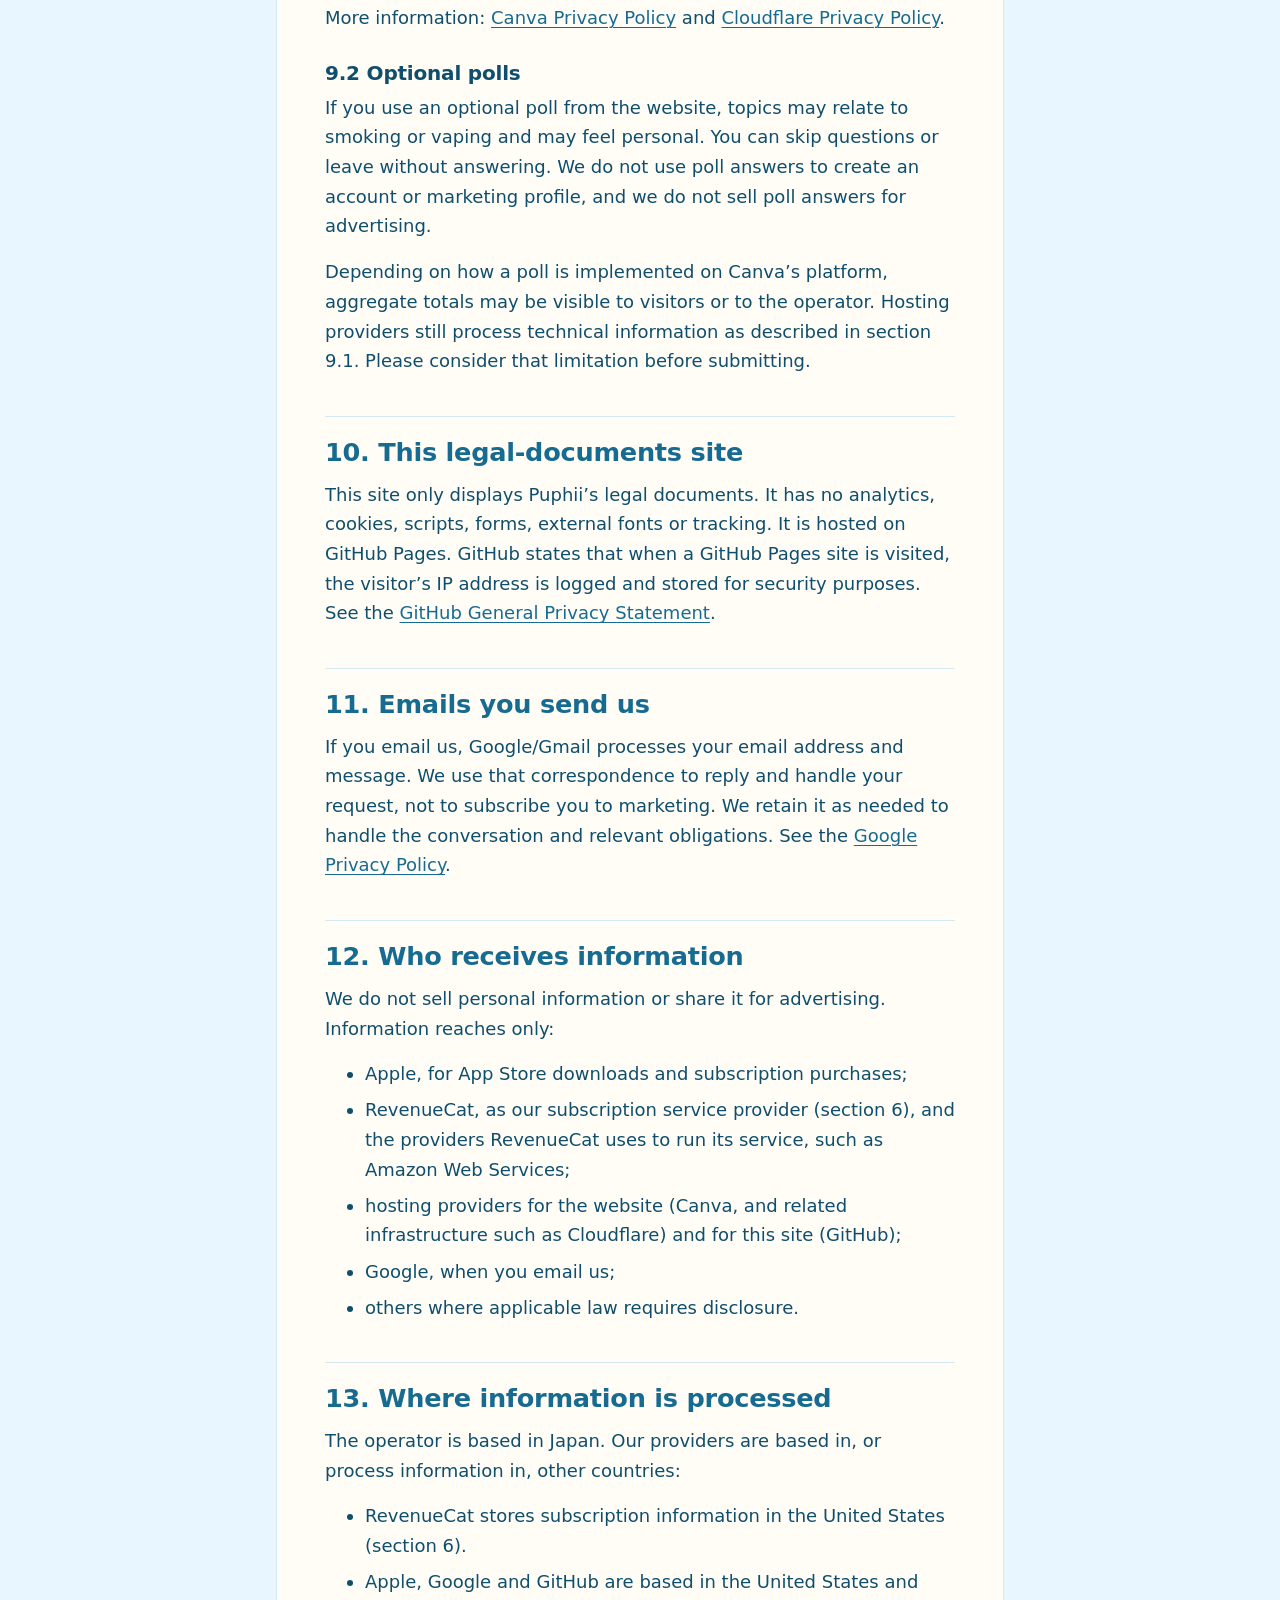
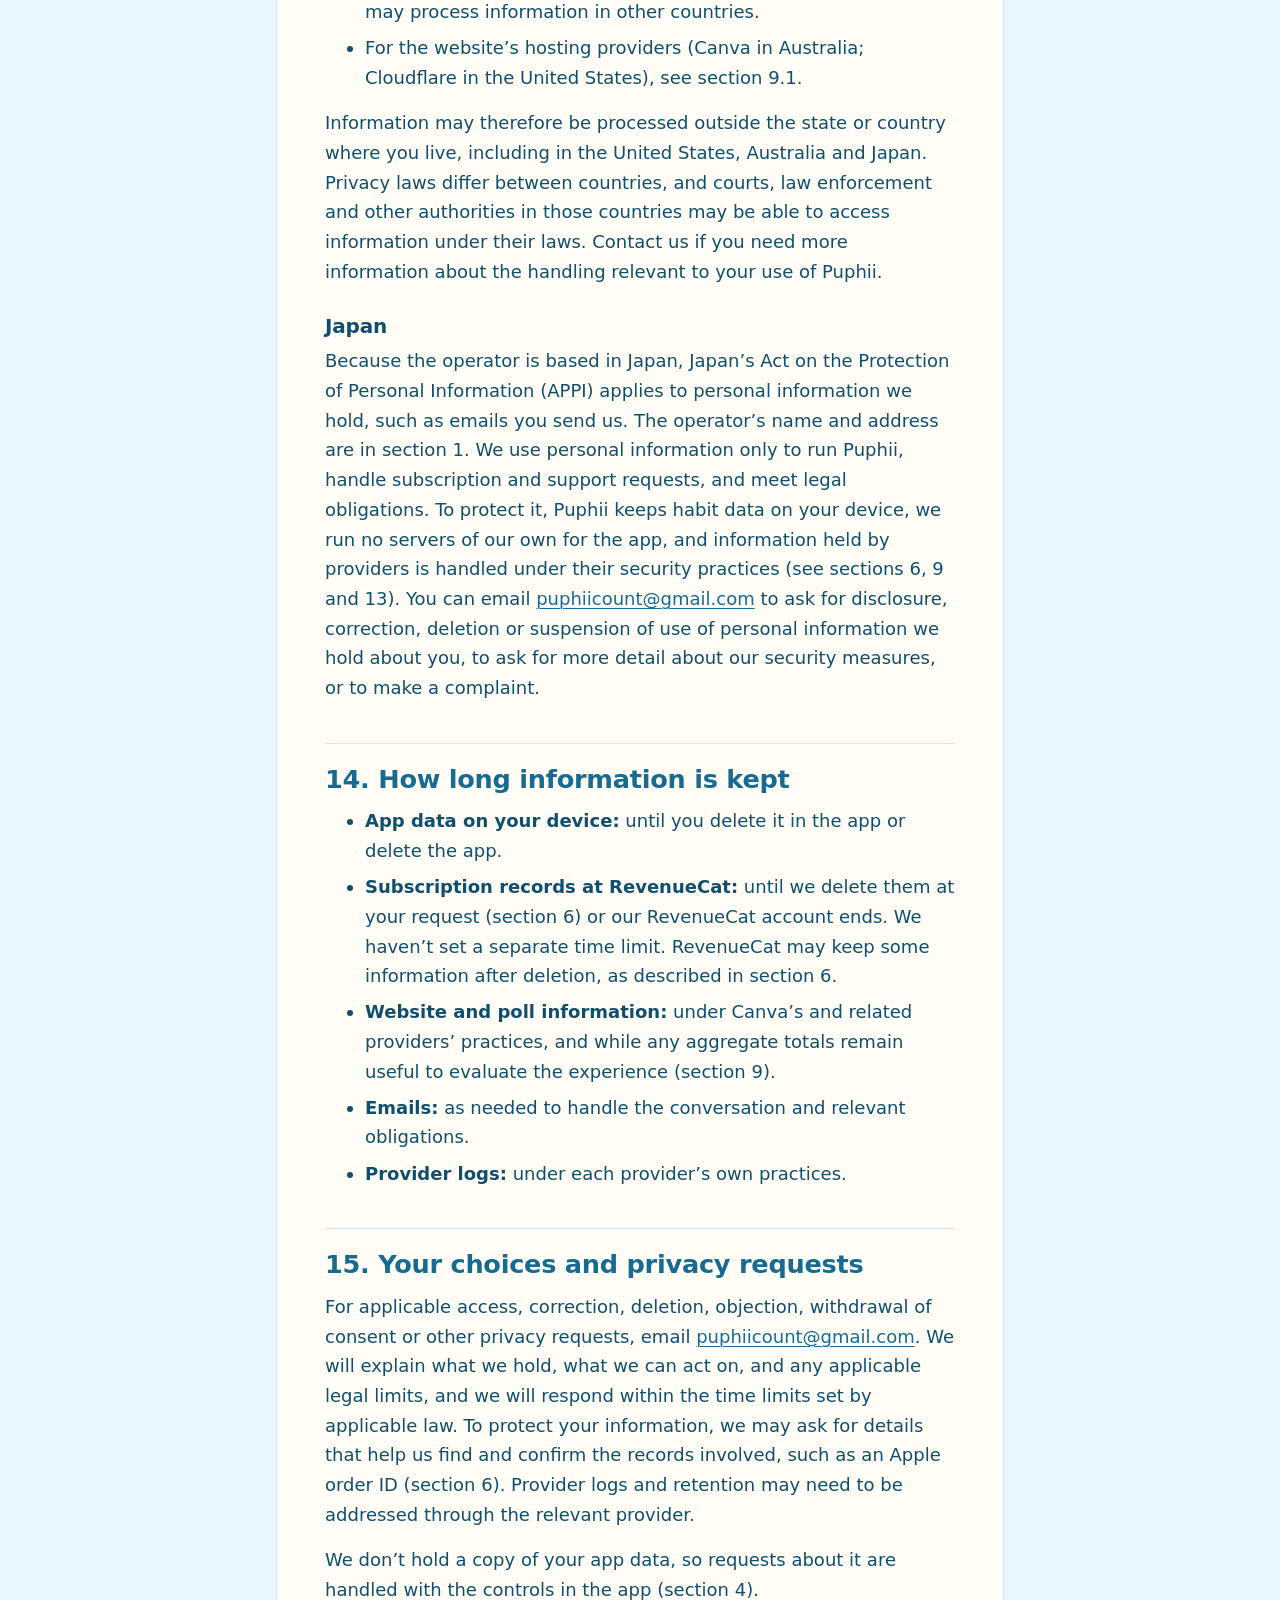
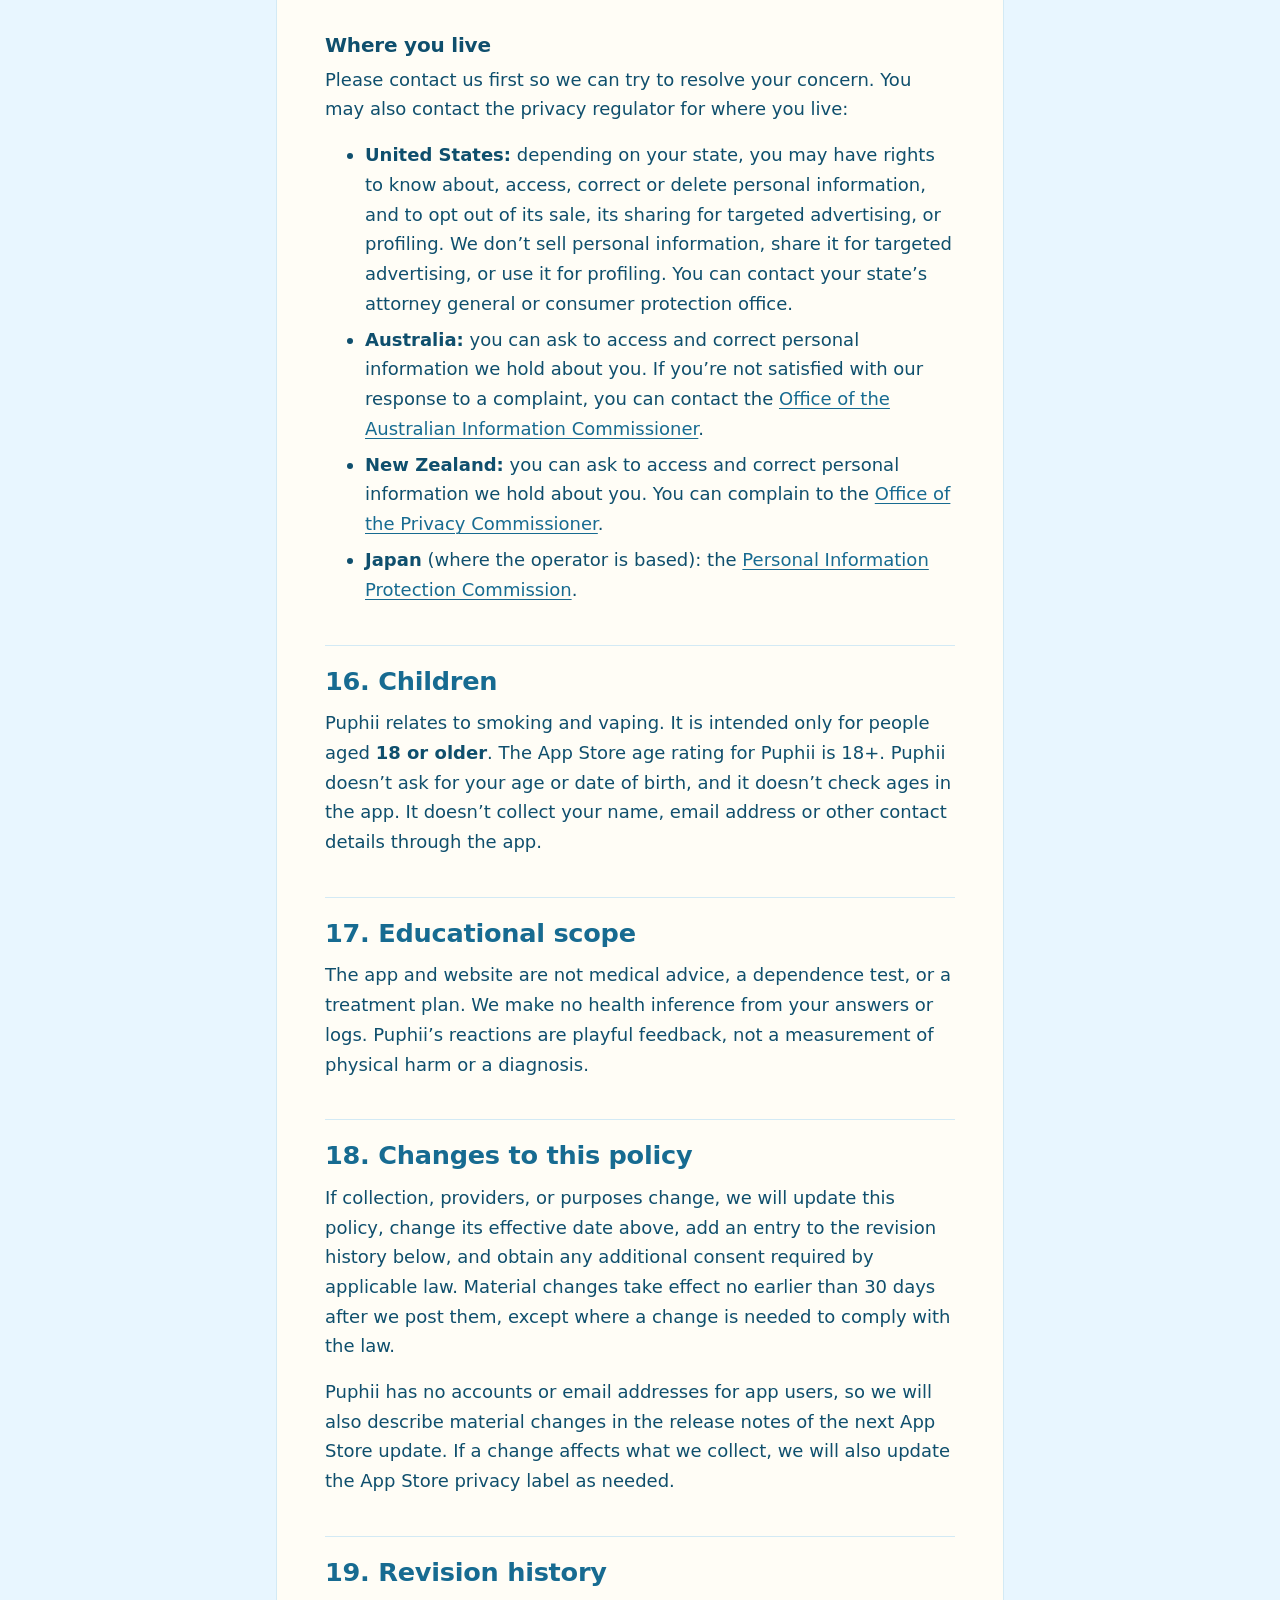
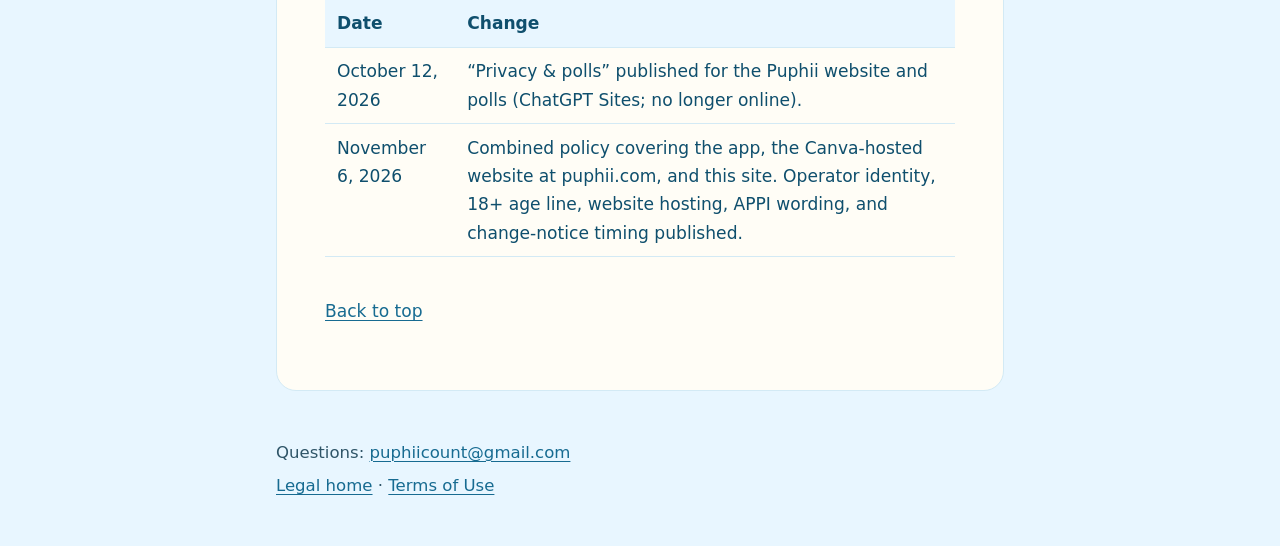
==== commit 265cc68d: "Publish approved Puphii Privacy Policy and Terms of Use Apply Claude-reviewed Q8/Q11/Q12/Q14/Q16 edi" ====
--- a/puphii/privacy/index.html
+++ b/puphii/privacy/index.html
@@ -5,9 +5,8 @@
   <meta name="viewport" content="width=device-width, initial-scale=1">
   <meta http-equiv="Content-Security-Policy" content="default-src 'none'; style-src 'self'; img-src 'self'; base-uri 'none'; form-action 'none'">
   <meta name="referrer" content="no-referrer">
-  <meta name="robots" content="noindex, nofollow" data-draft>
-  <title>Privacy Policy (draft for review) | Puphii</title>
-  <meta name="description" content="How the Puphii app, the Puphii website and polls, and this legal-documents site handle information. Draft for review, not yet in effect.">
+  <title>Privacy Policy | Puphii</title>
+  <meta name="description" content="How the Puphii app, the Puphii website and polls, and this legal-documents site handle information.">
   <meta name="theme-color" content="#E8F6FF">
   <link rel="stylesheet" href="../assets/site.css">
 </head>
@@ -29,20 +28,15 @@
 
   <main id="main">
     <article class="document" aria-labelledby="title">
-      <div class="draft-banner" role="note" data-draft>
-        <p><strong>Draft for review. Not in effect.</strong> This document has not been approved and must not be relied on, or linked from the Puphii app or App Store Connect, until every drafted item is approved and draft markers are removed.</p>
-      </div>
 
       <h1 id="title">Privacy Policy</h1>
       <p class="lede">How the Puphii app, the Puphii website and polls, and this legal-documents site handle information.</p>
 
       <dl class="revision" aria-label="Revision information">
-        <dt>Status</dt>
-        <dd data-draft>Draft for review</dd>
         <dt>Draft prepared</dt>
         <dd><time datetime="2026-10-13">October 13, 2026</time></dd>
         <dt>Effective date</dt>
-        <dd><time datetime="2026-11-06">November 6, 2026</time> <span data-draft>(takes effect on publication)</span></dd>
+        <dd><time datetime="2026-11-06">November 6, 2026</time></dd>
         <dt>Replaces</dt>
         <dd>“Privacy &amp; polls”, last updated <time datetime="2026-10-12">October 12, 2026</time> (website and polls; that ChatGPT Sites notice is no longer online)</dd>
       </dl>
@@ -207,7 +201,7 @@
         </ul>
 
         <h3 id="website-hosting">9.1 Hosting, IP addresses, logs and cookies</h3>
-        <p>Canva hosts the site. Canva’s delivery may involve other infrastructure providers (for example Cloudflare). When you visit puphii.com, those providers can receive your IP address and may process browser or device information, request times, requested pages, cookies, and security or operational logs to deliver, protect and operate the site.</p>
+        <p>Canva hosts the site. Canva is based in Australia. Canva’s delivery may involve other infrastructure providers, including Cloudflare, which is based in the United States. When you visit puphii.com, those providers can receive your IP address and may process browser or device information, request times, requested pages, cookies, and security or operational logs to deliver, protect and operate the site. Information may therefore be processed in Australia, the United States and other countries where those providers operate.</p>
         <p>We have not added separate advertising pixels, fingerprinting or cross-site analytics of our own. That is not a claim that Canva’s platform is cookie-free. For example, security cookies may be set by the hosting stack. Their collection and retention are governed by their services and privacy practices, and we do not independently control every provider log.</p>
         <p>More information: <a href="https://www.canva.com/policies/privacy/">Canva Privacy Policy</a> and <a href="https://www.cloudflare.com/privacypolicy/">Cloudflare Privacy Policy</a>.</p>
 
@@ -244,11 +238,11 @@
         <ul>
           <li>RevenueCat stores subscription information in the United States (section 6).</li>
           <li>Apple, Google and GitHub are based in the United States and may process information in other countries.</li>
-          <li>For the website’s hosting providers, see section 9.4.</li>
-        </ul>
-        <p>Information may therefore be processed outside the state or country where you live, including in the United States and Japan. Privacy laws differ between countries, and courts, law enforcement and other authorities in those countries may be able to access information under their laws. Contact us if you need more information about the handling relevant to your use of Puphii.</p>
+          <li>For the website’s hosting providers (Canva in Australia; Cloudflare in the United States), see section 9.1.</li>
+        </ul>
+        <p>Information may therefore be processed outside the state or country where you live, including in the United States, Australia and Japan. Privacy laws differ between countries, and courts, law enforcement and other authorities in those countries may be able to access information under their laws. Contact us if you need more information about the handling relevant to your use of Puphii.</p>
         <h3 id="japan">Japan</h3>
-        <p>Because the operator is based in Japan, Japan’s Act on the Protection of Personal Information (APPI) may apply to how we handle personal information. You can contact us at <a href="mailto:puphiicount@gmail.com">puphiicount@gmail.com</a> to ask for disclosure, correction, deletion or suspension of use of personal information we hold about you, to ask about our security measures, or to make a complaint. We designed Puphii so that habit data stays on your device, and we don’t run our own servers for the app.</p>
+        <p>Because the operator is based in Japan, Japan’s Act on the Protection of Personal Information (APPI) applies to personal information we hold, such as emails you send us. The operator’s name and address are in section 1. We use personal information only to run Puphii, handle subscription and support requests, and meet legal obligations. To protect it, Puphii keeps habit data on your device, we run no servers of our own for the app, and information held by providers is handled under their security practices (see sections 6, 9 and 13). You can email <a href="mailto:puphiicount@gmail.com">puphiicount@gmail.com</a> to ask for disclosure, correction, deletion or suspension of use of personal information we hold about you, to ask for more detail about our security measures, or to make a complaint.</p>
       </section>
 
       <section aria-labelledby="retention">
@@ -288,8 +282,8 @@
 
       <section aria-labelledby="changes">
         <h2 id="changes">18. Changes to this policy</h2>
-        <p>If collection, providers, or purposes change, we will update this policy, change its effective date, add an entry to the revision history below, and obtain any additional consent required by applicable law.</p>
-        <p>Puphii has no accounts or email addresses for app users, so we will also describe material changes in the release notes of the App Store update that introduces them.</p>
+        <p>If collection, providers, or purposes change, we will update this policy, change its effective date above, add an entry to the revision history below, and obtain any additional consent required by applicable law. Material changes take effect no earlier than 30 days after we post them, except where a change is needed to comply with the law.</p>
+        <p>Puphii has no accounts or email addresses for app users, so we will also describe material changes in the release notes of the next App Store update. If a change affects what we collect, we will also update the App Store privacy label as needed.</p>
       </section>
 
       <section aria-labelledby="history">
@@ -301,7 +295,7 @@
             </thead>
             <tbody>
               <tr><td><time datetime="2026-10-12">October 12, 2026</time></td><td>“Privacy &amp; polls” published for the Puphii website and polls (ChatGPT Sites; no longer online).</td></tr>
-              <tr data-draft><td><time datetime="2026-11-06">November 6, 2026</time></td><td>Combined policy covering the app, the Canva-hosted website at puphii.com, and this site. Operator identity, 18+ age line, and website hosting details filled in. Draft prepared October 13, 2026; not yet in effect until draft markers are removed.</td></tr>
+              <tr><td><time datetime="2026-11-06">November 6, 2026</time></td><td>Combined policy covering the app, the Canva-hosted website at puphii.com, and this site. Operator identity, 18+ age line, website hosting, APPI wording, and change-notice timing published.</td></tr>
             </tbody>
           </table>
         </div>
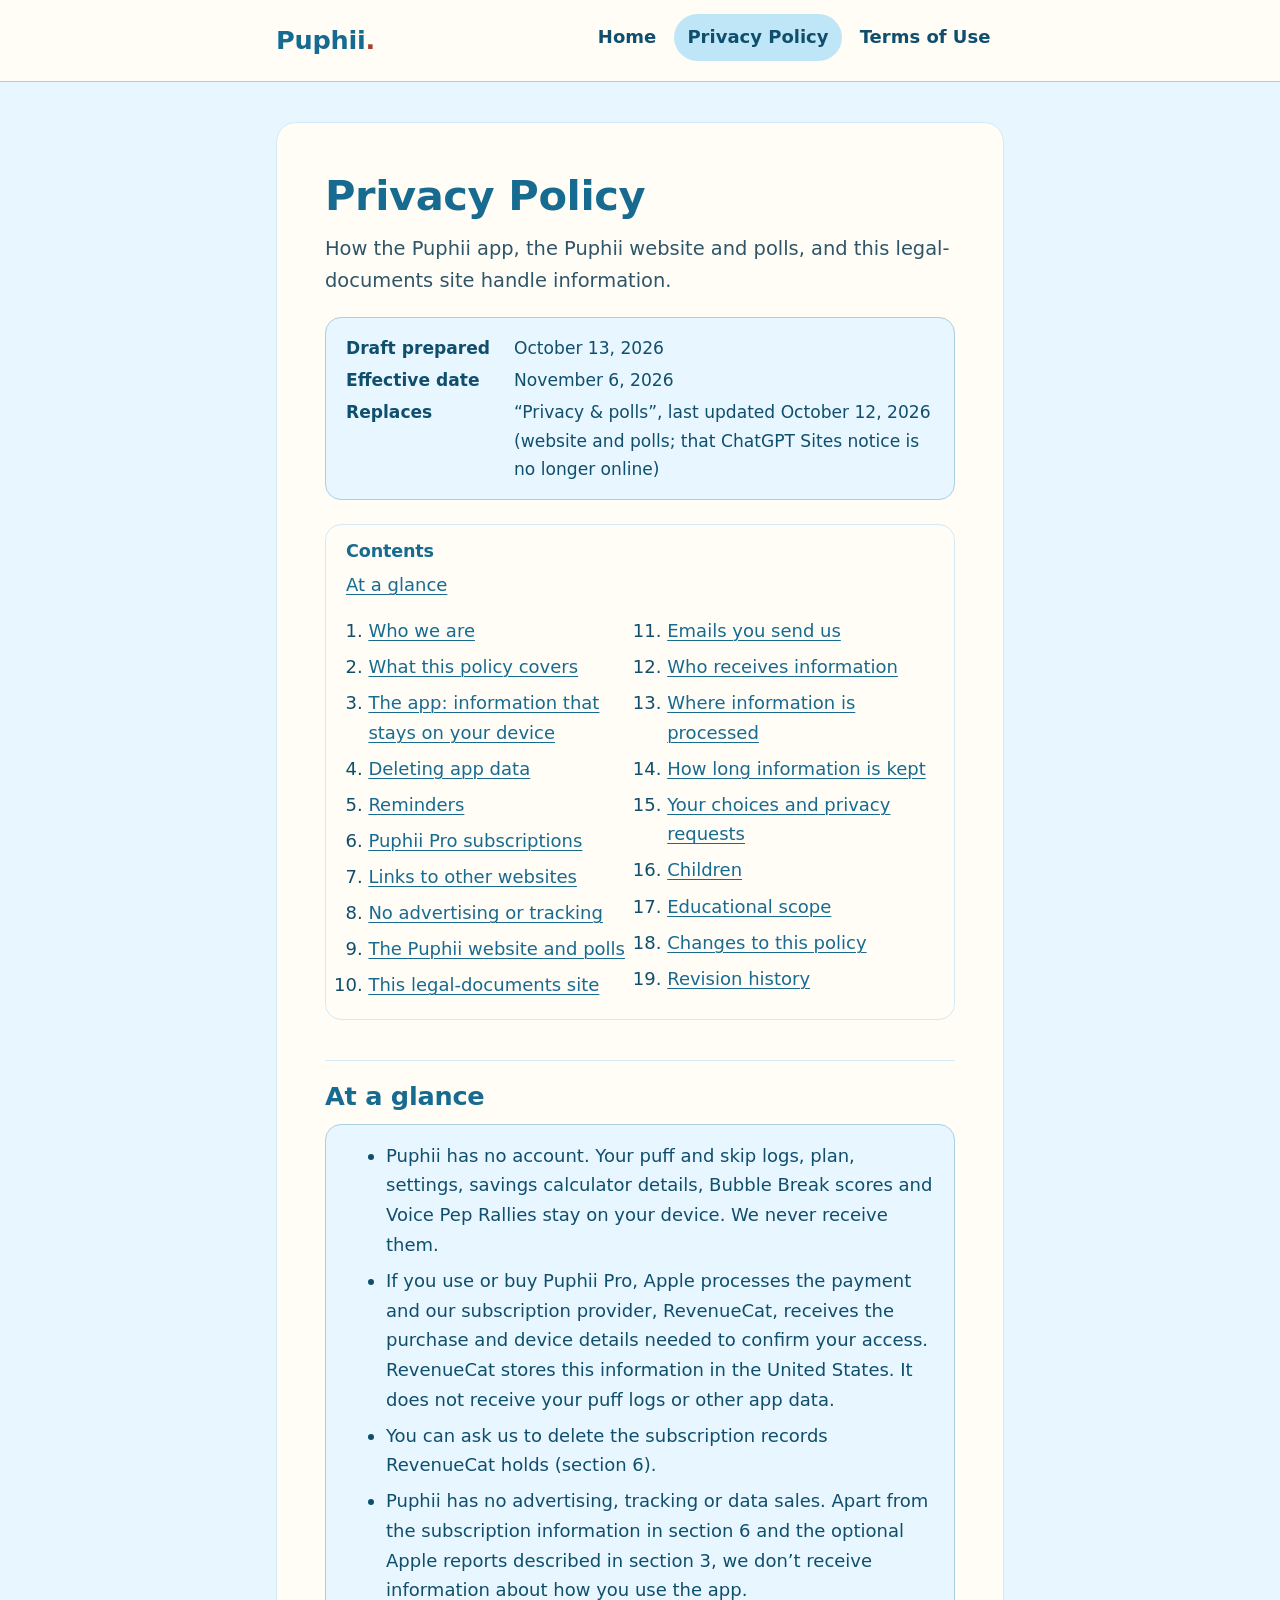
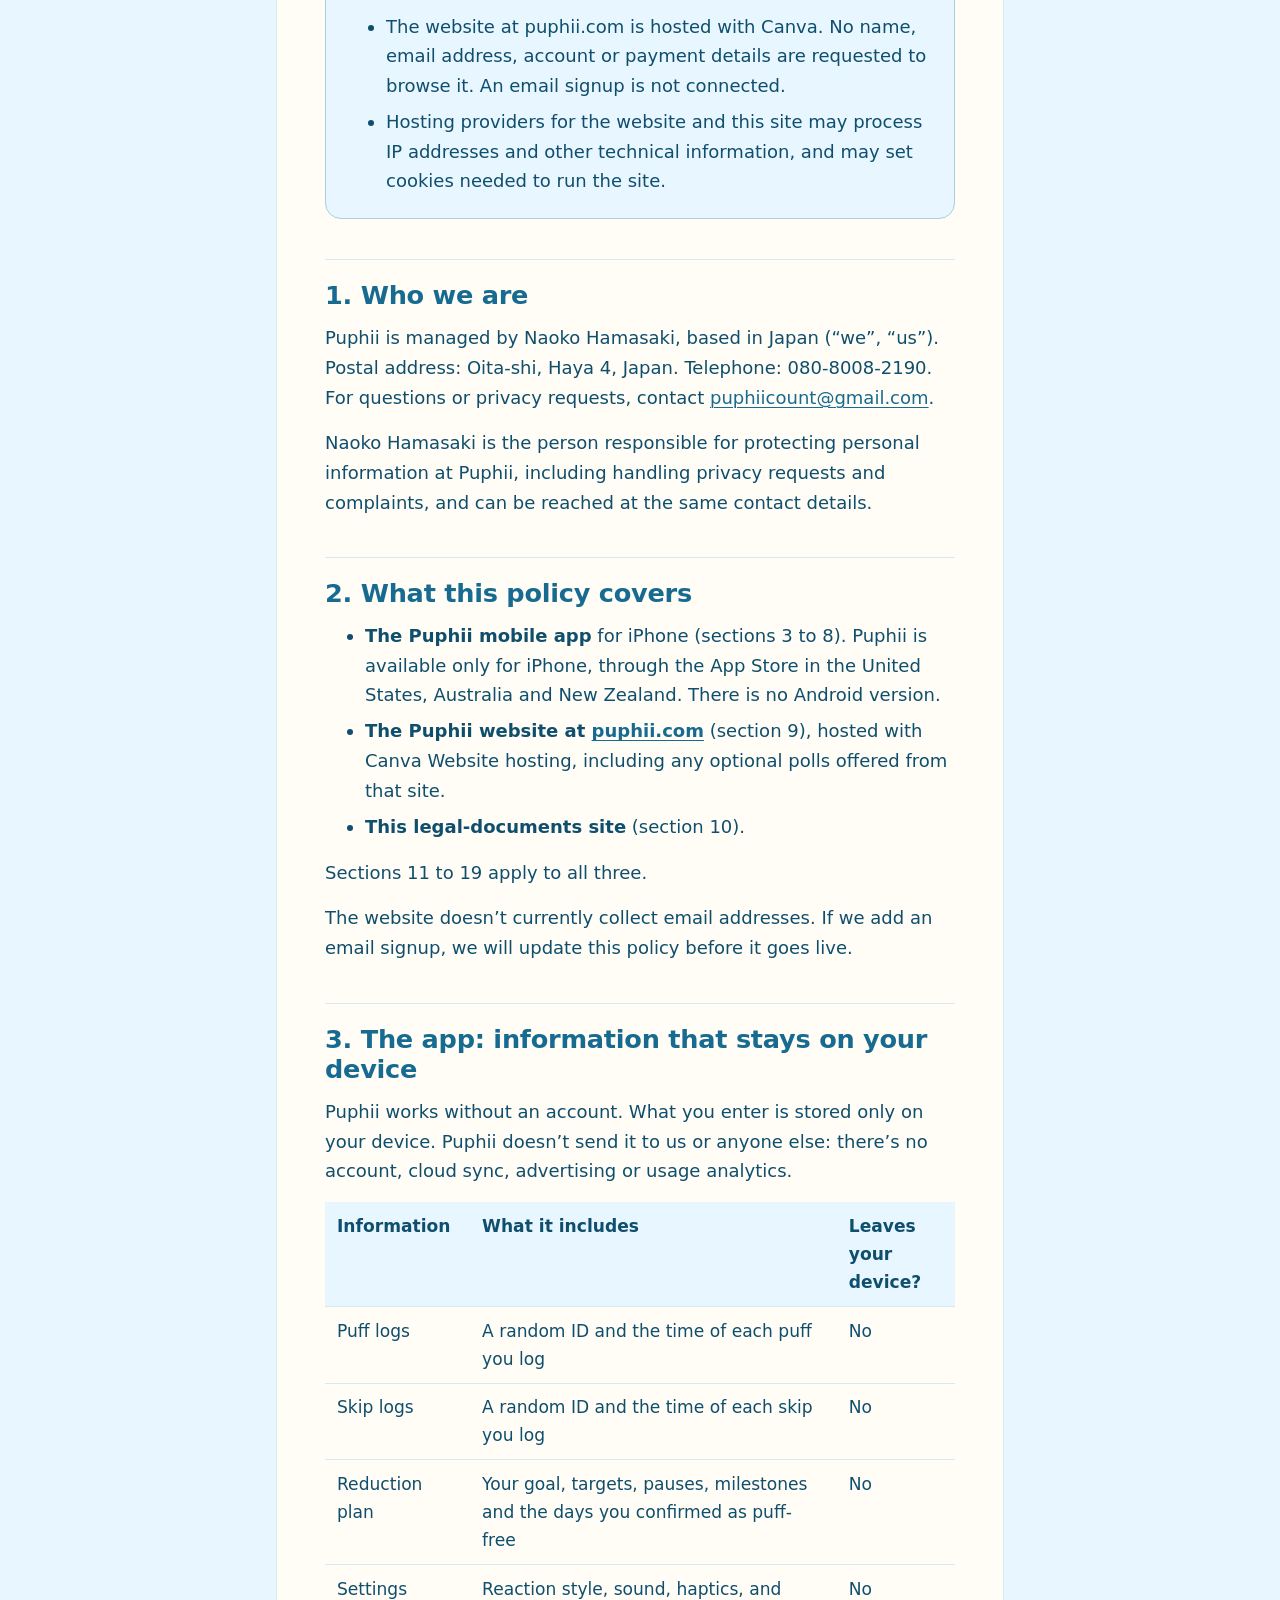
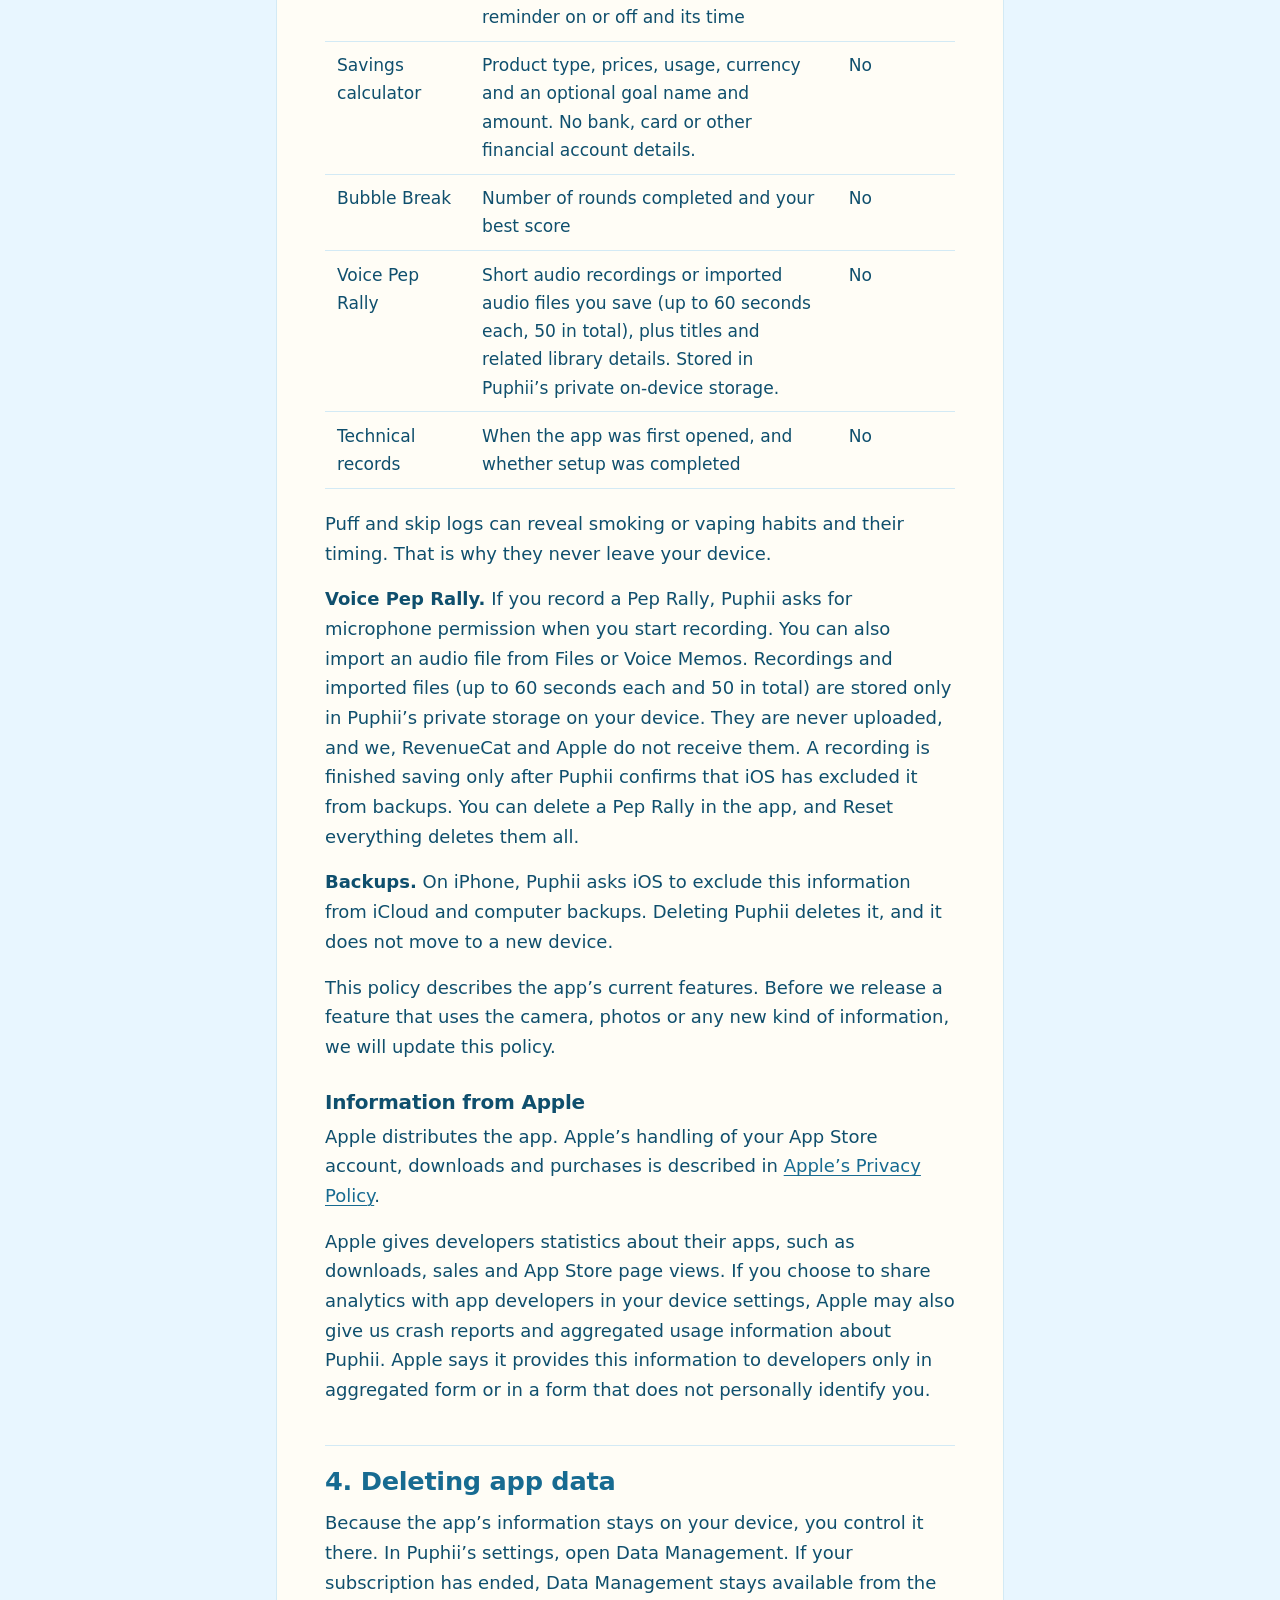
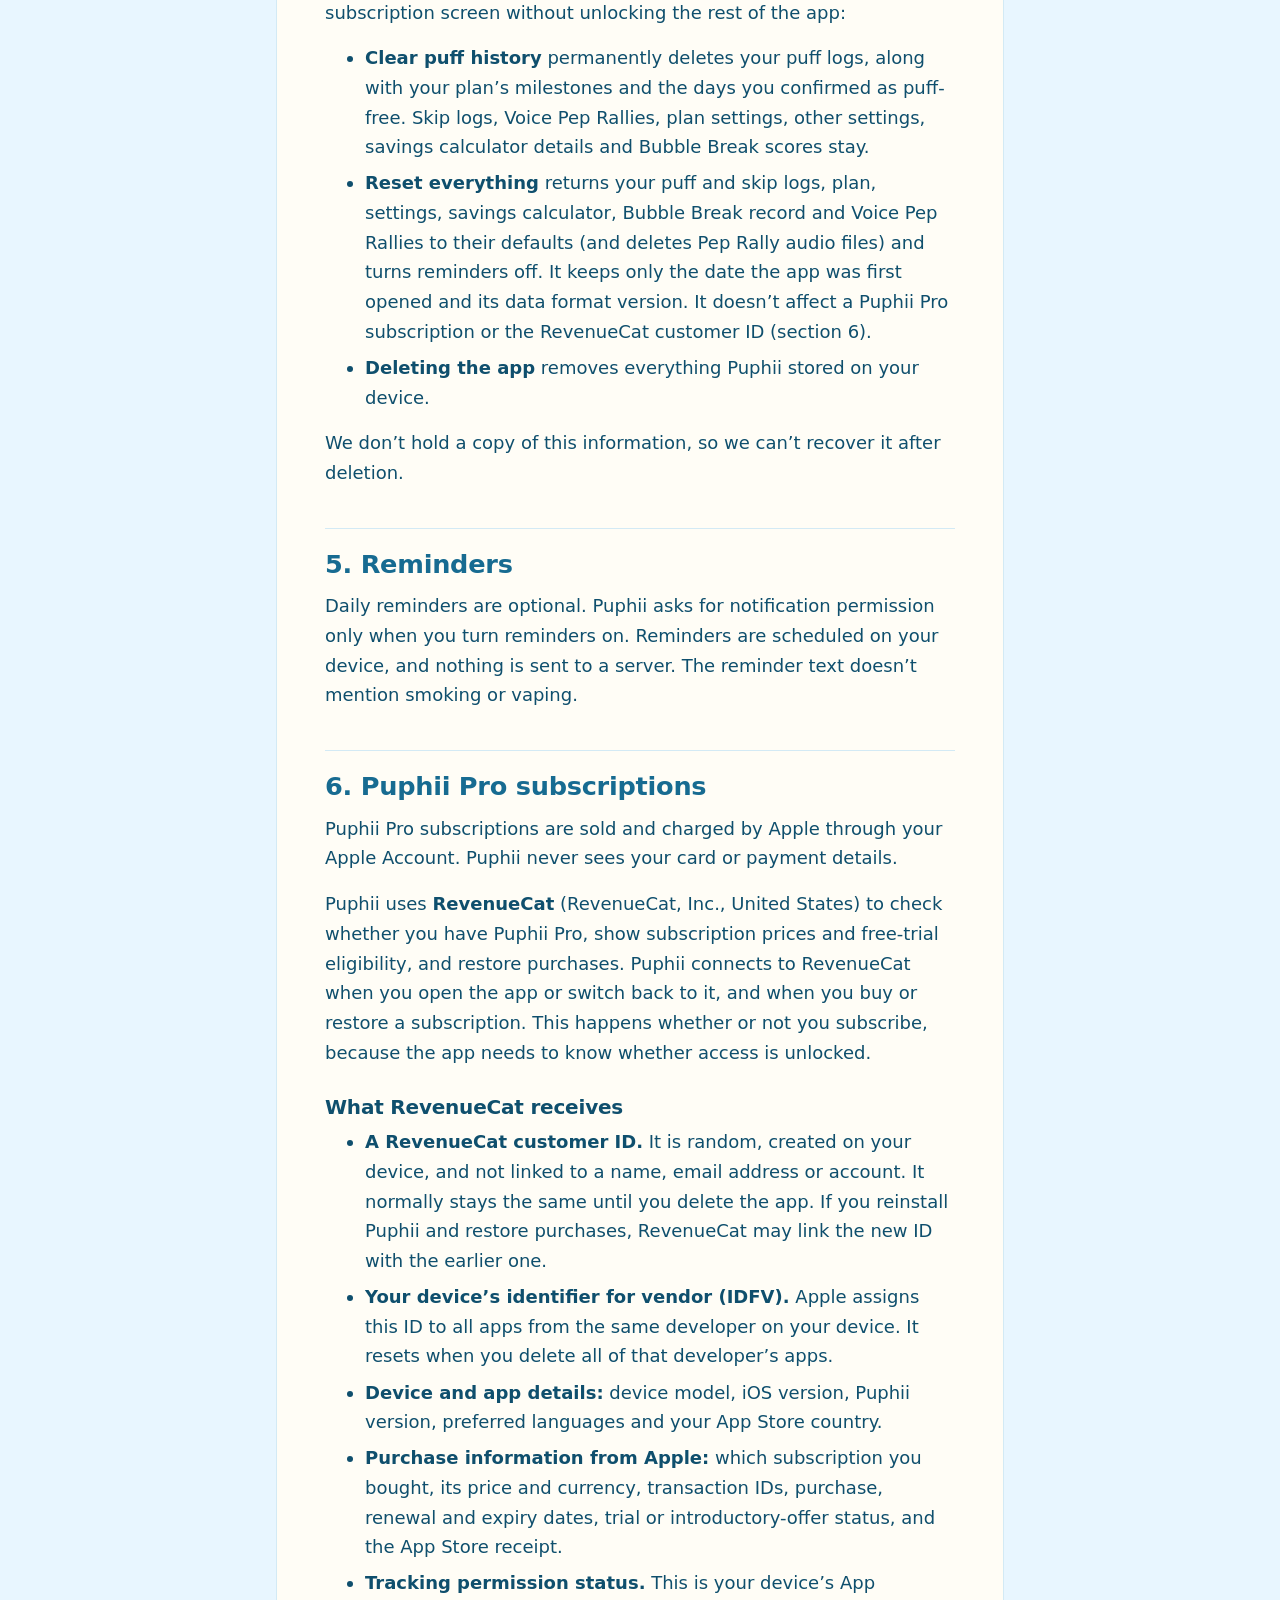
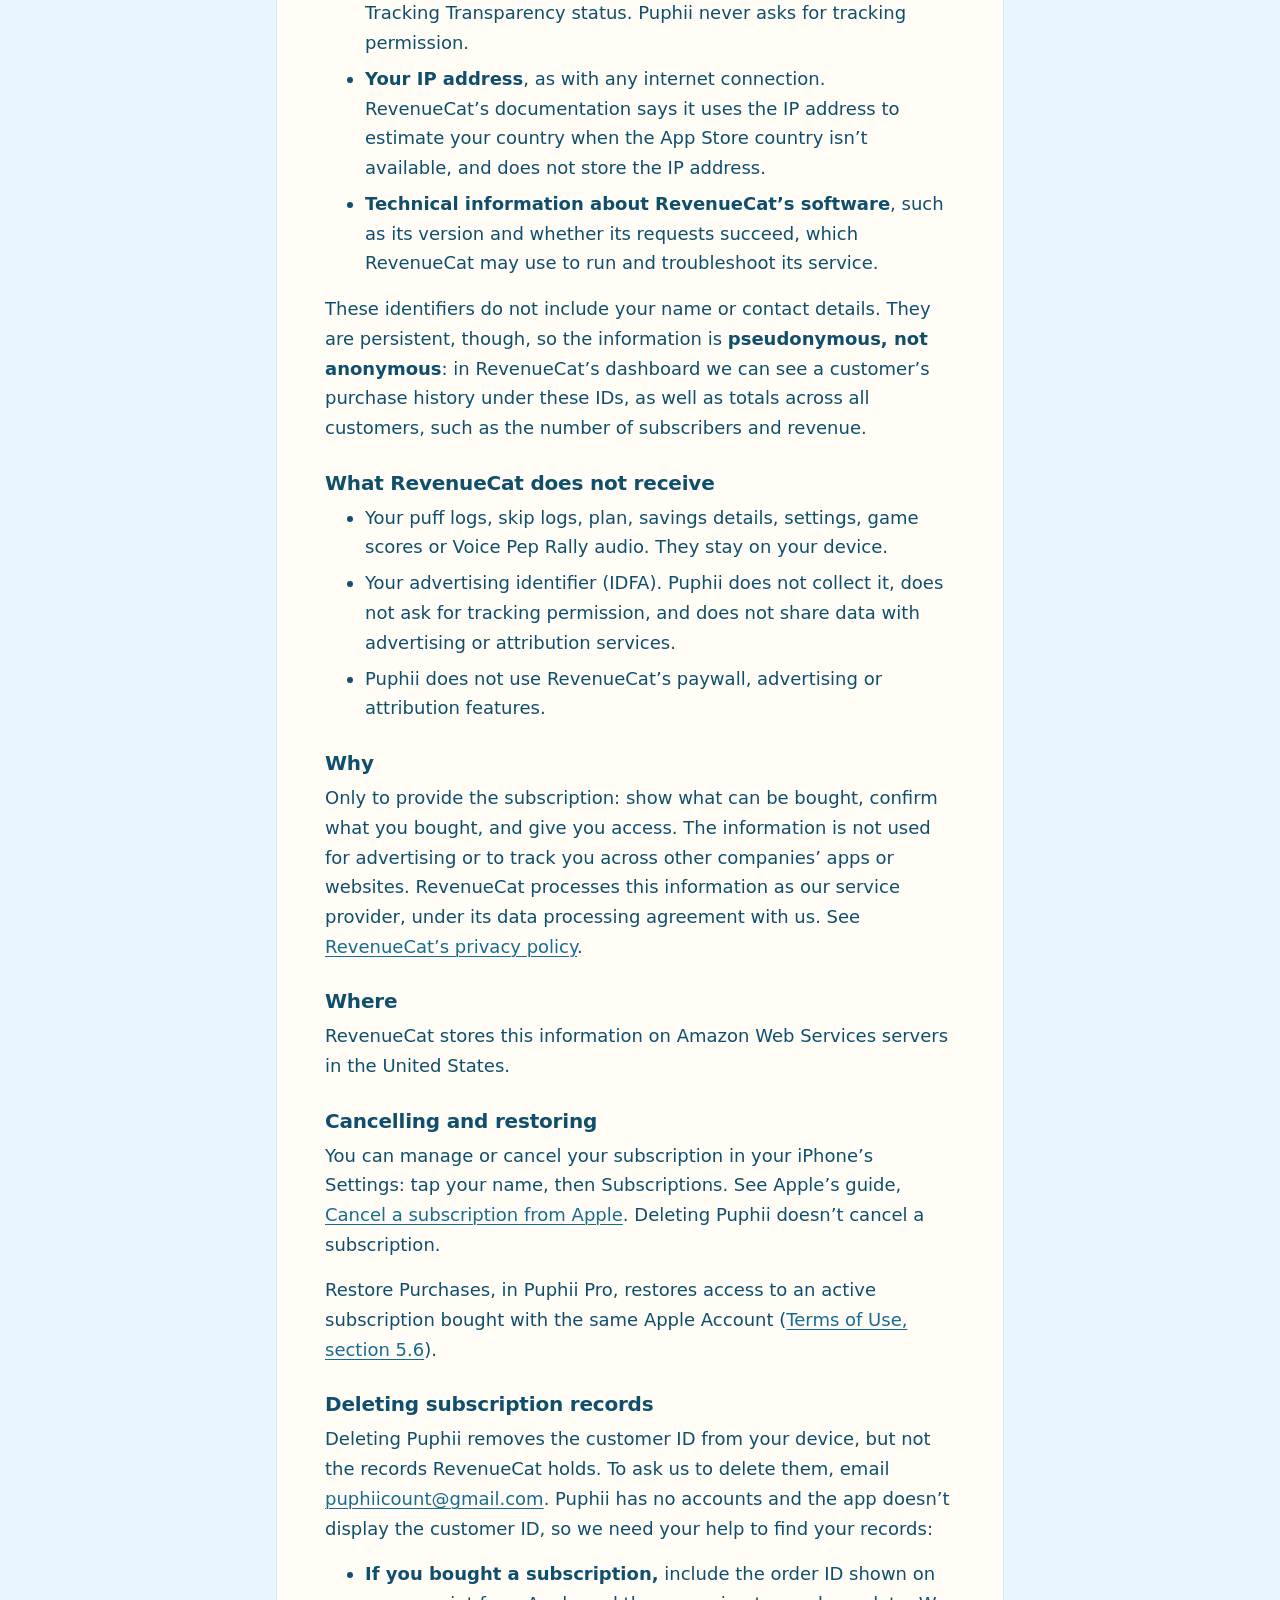
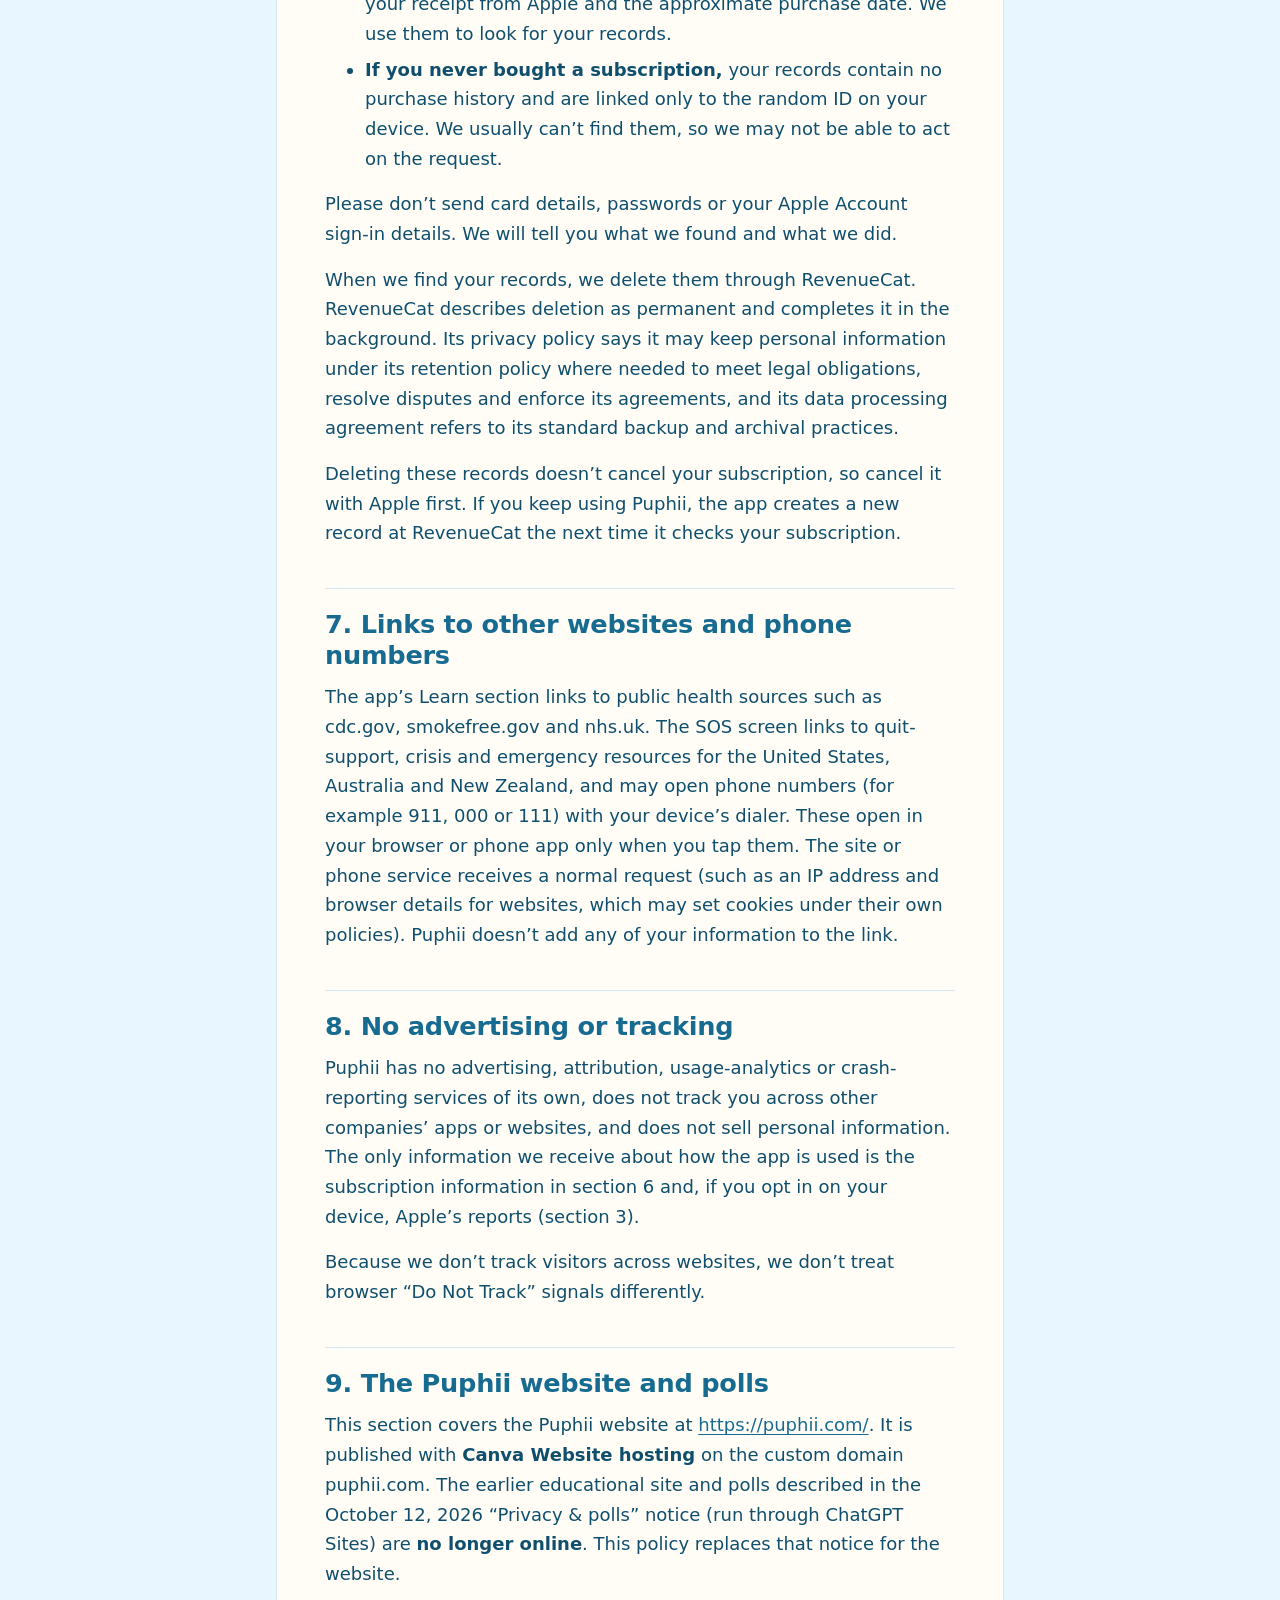
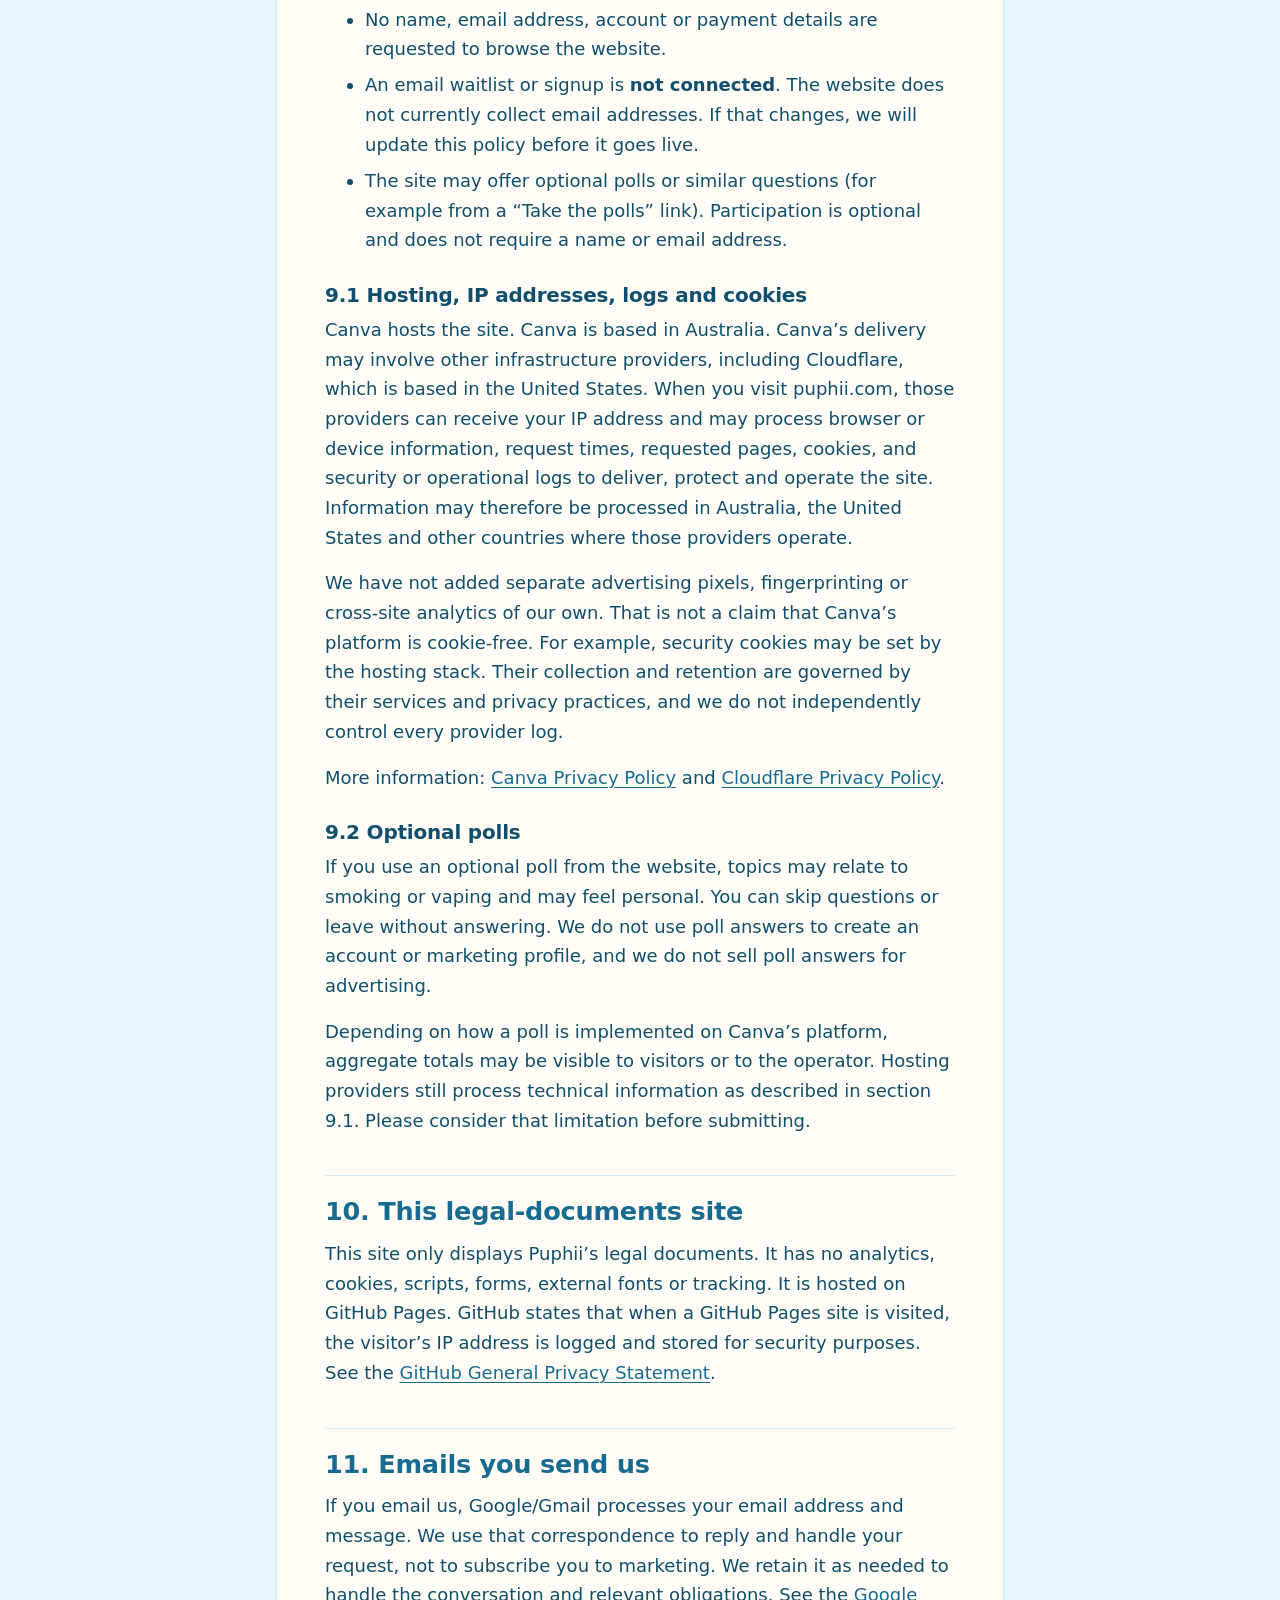
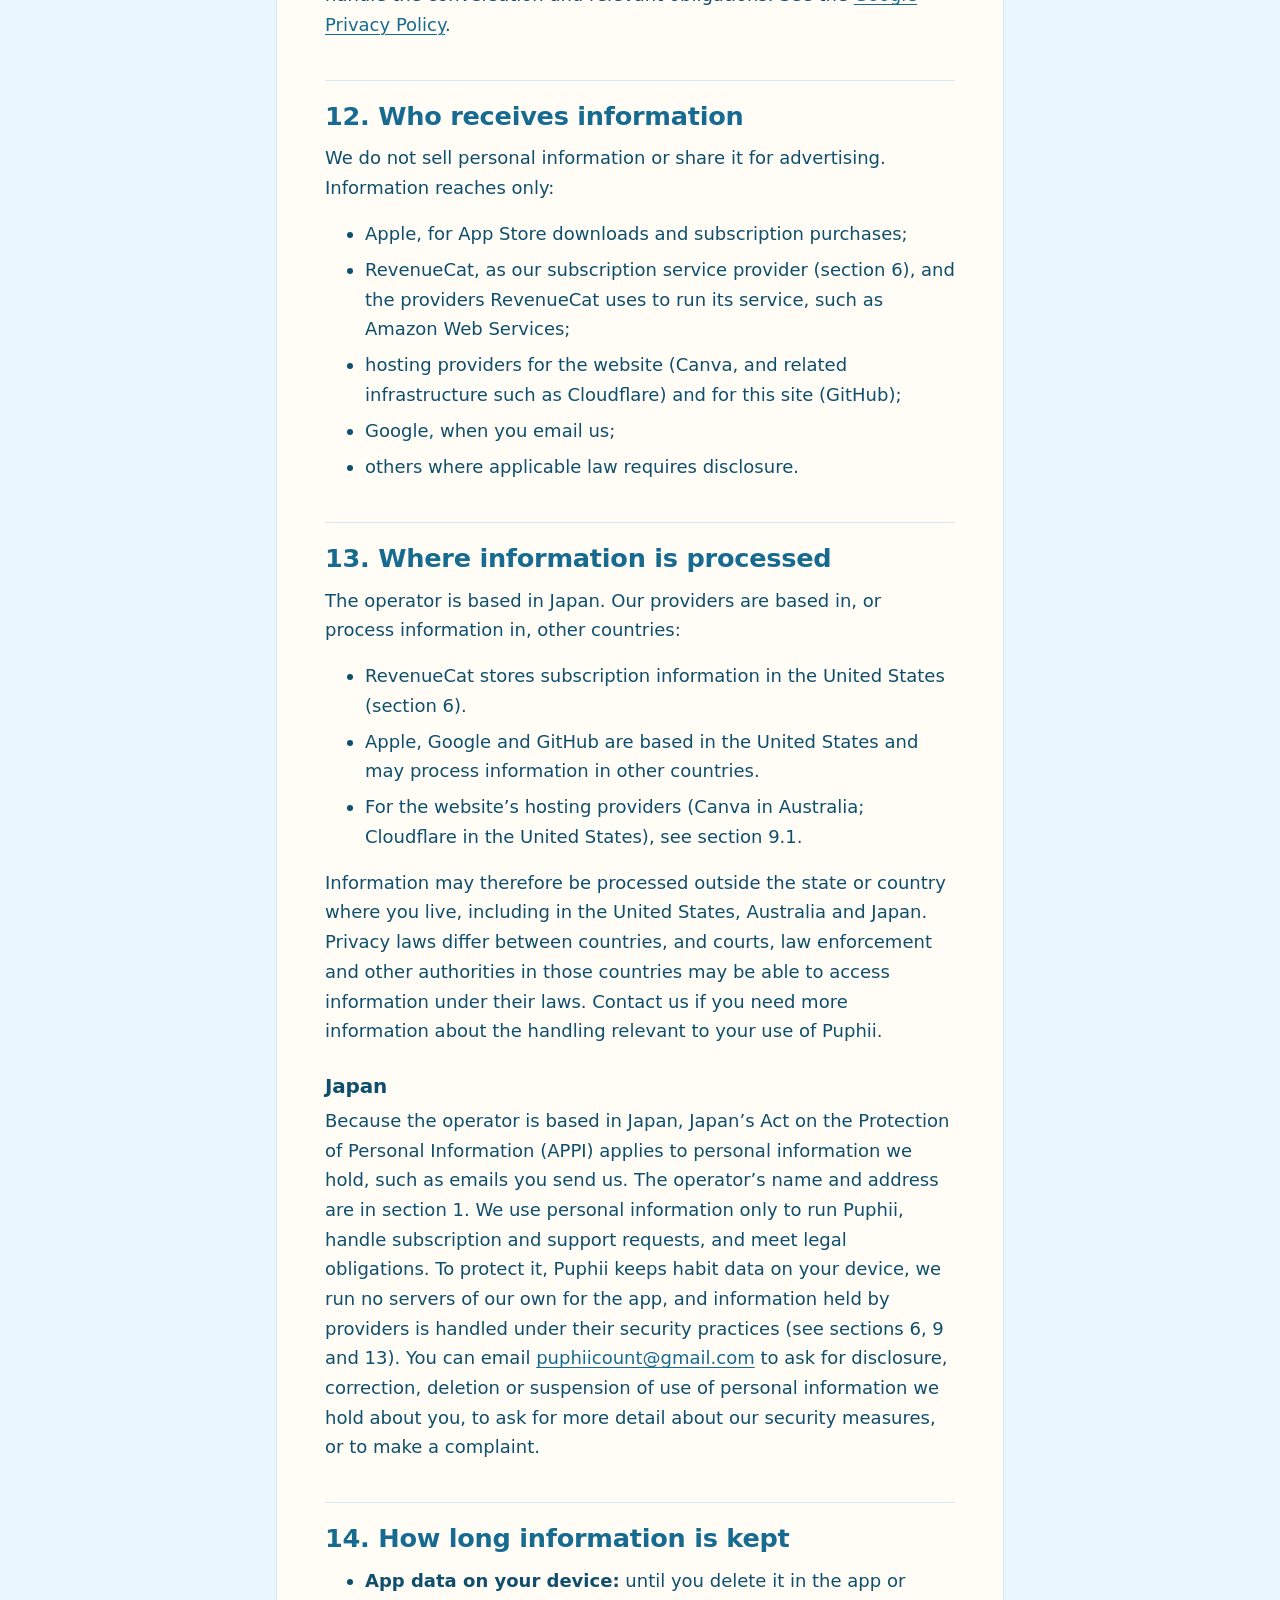
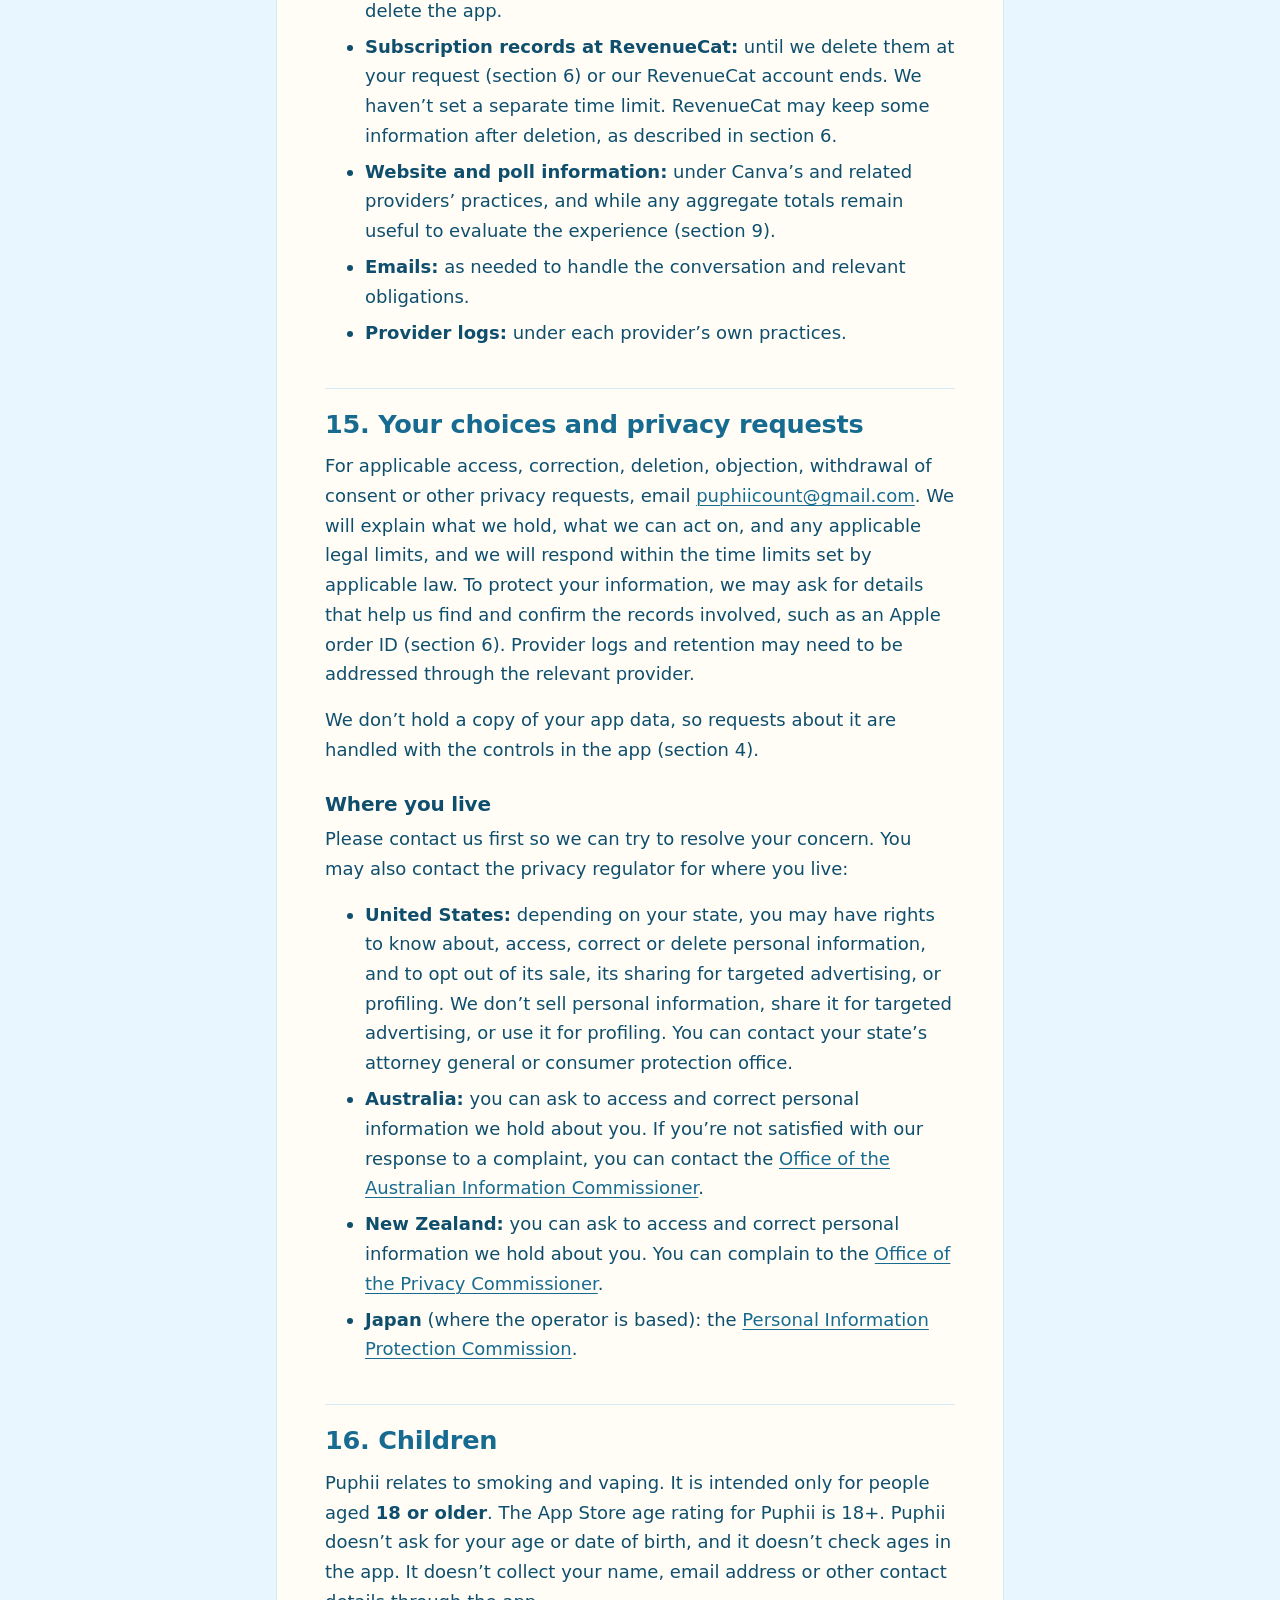
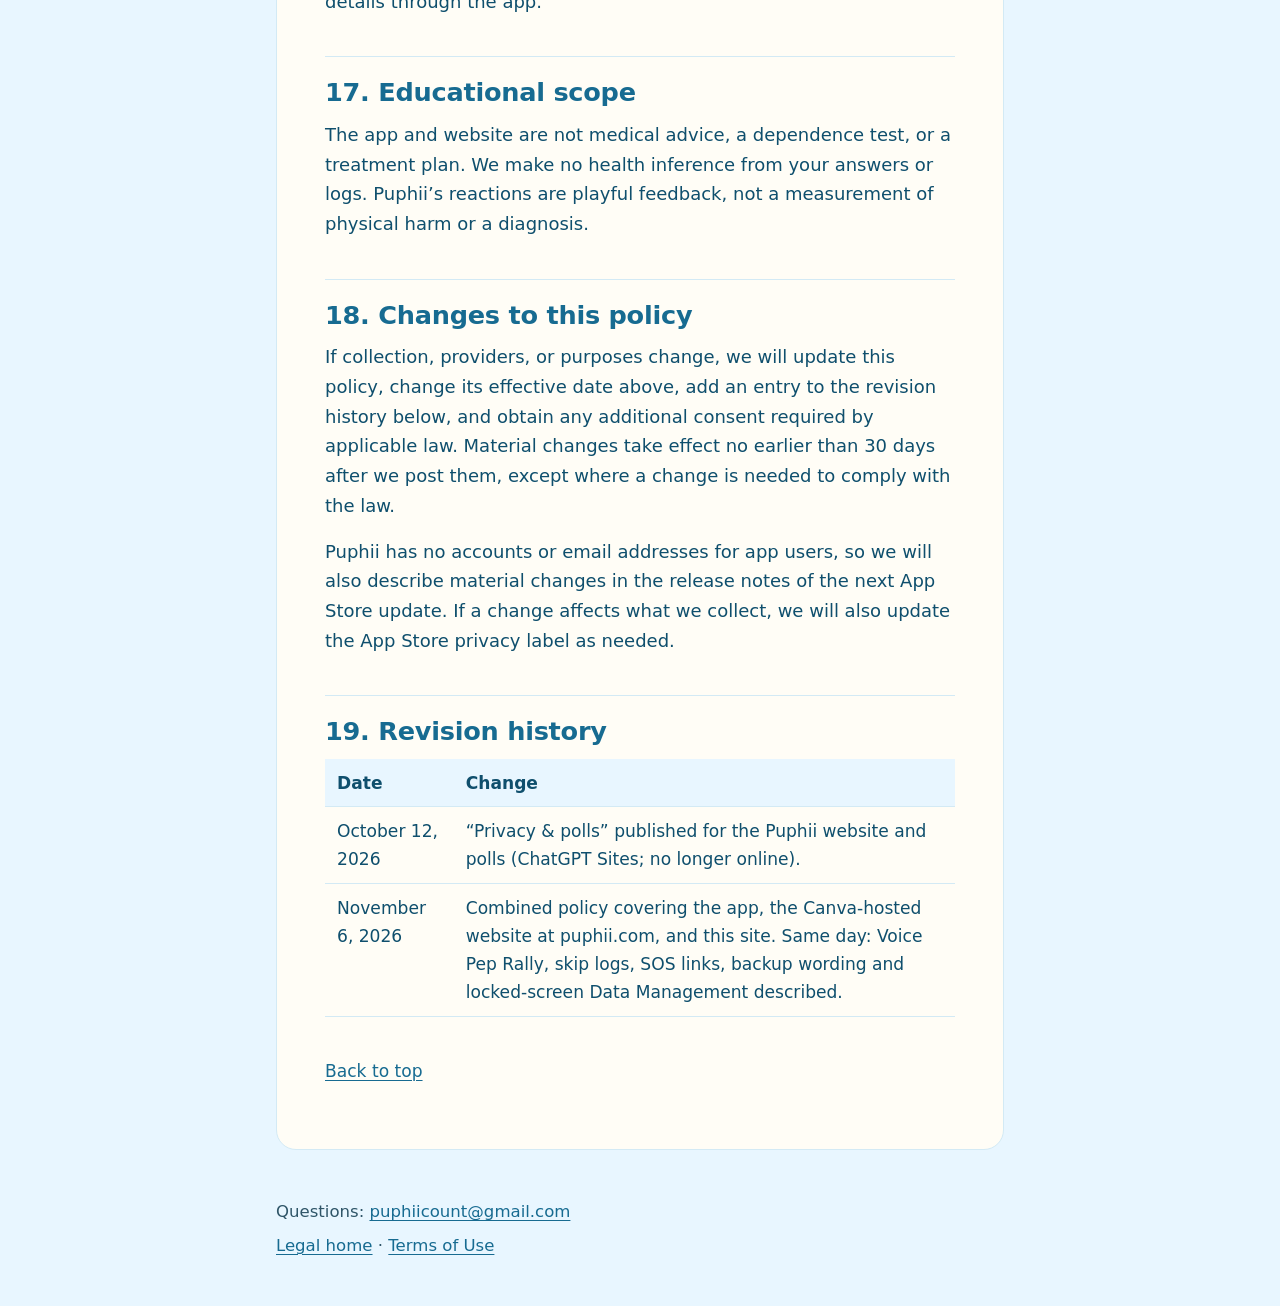
==== commit 5fe246f2: "Align Privacy and Terms with Voice Pep Rally, SOS, and whole-app gating Describe on-device mic/impor" ====
--- a/puphii/privacy/index.html
+++ b/puphii/privacy/index.html
@@ -71,7 +71,7 @@
         <h2 id="at-a-glance">At a glance</h2>
         <div class="at-a-glance">
           <ul>
-            <li>Puphii has no account. Your puff logs, plan, settings, savings calculator details and Bubble Break scores stay on your device. We never receive them.</li>
+            <li>Puphii has no account. Your puff and skip logs, plan, settings, savings calculator details, Bubble Break scores and Voice Pep Rallies stay on your device. We never receive them.</li>
             <li>If you use or buy Puphii Pro, Apple processes the payment and our subscription provider, RevenueCat, receives the purchase and device details needed to confirm your access. RevenueCat stores this information in the United States. It does not receive your puff logs or other app data.</li>
             <li>You can ask us to delete the subscription records RevenueCat holds (section 6).</li>
             <li>Puphii has no advertising, tracking or data sales. Apart from the subscription information in section 6 and the optional Apple reports described in section 3, we don’t receive information about how you use the app.</li>
@@ -109,17 +109,20 @@
             </thead>
             <tbody>
               <tr><td>Puff logs</td><td>A random ID and the time of each puff you log</td><td>No</td></tr>
+              <tr><td>Skip logs</td><td>A random ID and the time of each skip you log</td><td>No</td></tr>
               <tr><td>Reduction plan</td><td>Your goal, targets, pauses, milestones and the days you confirmed as puff-free</td><td>No</td></tr>
               <tr><td>Settings</td><td>Reaction style, sound, haptics, and reminder on or off and its time</td><td>No</td></tr>
               <tr><td>Savings calculator</td><td>Product type, prices, usage, currency and an optional goal name and amount. No bank, card or other financial account details.</td><td>No</td></tr>
               <tr><td>Bubble Break</td><td>Number of rounds completed and your best score</td><td>No</td></tr>
+              <tr><td>Voice Pep Rally</td><td>Short audio recordings or imported audio files you save (up to 60 seconds each, 50 in total), plus titles and related library details. Stored in Puphii’s private on-device storage.</td><td>No</td></tr>
               <tr><td>Technical records</td><td>When the app was first opened, and whether setup was completed</td><td>No</td></tr>
             </tbody>
           </table>
         </div>
-        <p>Puff logs can reveal smoking or vaping habits and their timing. That is why they never leave your device.</p>
-        <p><strong>Backups.</strong> On iPhone, this information is excluded from iCloud and computer backups. Deleting Puphii deletes it, and it does not move to a new device.</p>
-        <p>This policy describes the app’s current features. Before we release a feature that uses the microphone, camera, photos or any new kind of information, we will update this policy.</p>
+        <p>Puff and skip logs can reveal smoking or vaping habits and their timing. That is why they never leave your device.</p>
+        <p><strong>Voice Pep Rally.</strong> If you record a Pep Rally, Puphii asks for microphone permission when you start recording. You can also import an audio file from Files or Voice Memos. Recordings and imported files (up to 60 seconds each and 50 in total) are stored only in Puphii’s private storage on your device. They are never uploaded, and we, RevenueCat and Apple do not receive them. A recording is finished saving only after Puphii confirms that iOS has excluded it from backups. You can delete a Pep Rally in the app, and Reset everything deletes them all.</p>
+        <p><strong>Backups.</strong> On iPhone, Puphii asks iOS to exclude this information from iCloud and computer backups. Deleting Puphii deletes it, and it does not move to a new device.</p>
+        <p>This policy describes the app’s current features. Before we release a feature that uses the camera, photos or any new kind of information, we will update this policy.</p>
         <h3 id="app-apple">Information from Apple</h3>
         <p>Apple distributes the app. Apple’s handling of your App Store account, downloads and purchases is described in <a href="https://www.apple.com/legal/privacy/">Apple’s Privacy Policy</a>.</p>
         <p>Apple gives developers statistics about their apps, such as downloads, sales and App Store page views. If you choose to share analytics with app developers in your device settings, Apple may also give us crash reports and aggregated usage information about Puphii. Apple says it provides this information to developers only in aggregated form or in a form that does not personally identify you.</p>
@@ -127,10 +130,10 @@
 
       <section aria-labelledby="app-deleting">
         <h2 id="app-deleting">4. Deleting app data</h2>
-        <p>Because the app’s information stays on your device, you control it there. In Puphii’s settings, open Data Management:</p>
-        <ul>
-          <li><strong>Clear puff history</strong> permanently deletes your puff logs, along with your plan’s milestones and the days you confirmed as puff-free. Your plan settings, other settings, savings calculator details and Bubble Break scores stay.</li>
-          <li><strong>Reset everything</strong> returns your logs, plan, settings, savings calculator and Bubble Break record to their defaults and turns reminders off. It keeps only the date the app was first opened and its data format version. It doesn’t affect a Puphii Pro subscription or the RevenueCat customer ID (section 6).</li>
+        <p>Because the app’s information stays on your device, you control it there. In Puphii’s settings, open Data Management. If your subscription has ended, Data Management stays available from the subscription screen without unlocking the rest of the app:</p>
+        <ul>
+          <li><strong>Clear puff history</strong> permanently deletes your puff logs, along with your plan’s milestones and the days you confirmed as puff-free. Skip logs, Voice Pep Rallies, plan settings, other settings, savings calculator details and Bubble Break scores stay.</li>
+          <li><strong>Reset everything</strong> returns your puff and skip logs, plan, settings, savings calculator, Bubble Break record and Voice Pep Rallies to their defaults (and deletes Pep Rally audio files) and turns reminders off. It keeps only the date the app was first opened and its data format version. It doesn’t affect a Puphii Pro subscription or the RevenueCat customer ID (section 6).</li>
           <li><strong>Deleting the app</strong> removes everything Puphii stored on your device.</li>
         </ul>
         <p>We don’t hold a copy of this information, so we can’t recover it after deletion.</p>
@@ -144,7 +147,7 @@
       <section aria-labelledby="app-subscriptions">
         <h2 id="app-subscriptions">6. Puphii Pro subscriptions</h2>
         <p>Puphii Pro subscriptions are sold and charged by Apple through your Apple Account. Puphii never sees your card or payment details.</p>
-        <p>Puphii uses <strong>RevenueCat</strong> (RevenueCat, Inc., United States) to check whether you have Puphii Pro, show subscription prices and free-trial eligibility, and restore purchases. Puphii connects to RevenueCat each time you open the app or switch back to it, and when you open Puphii Pro or buy or restore a subscription. This happens whether or not you subscribe.</p>
+        <p>Puphii uses <strong>RevenueCat</strong> (RevenueCat, Inc., United States) to check whether you have Puphii Pro, show subscription prices and free-trial eligibility, and restore purchases. Puphii connects to RevenueCat when you open the app or switch back to it, and when you buy or restore a subscription. This happens whether or not you subscribe, because the app needs to know whether access is unlocked.</p>
         <h3 id="revenuecat-receives">What RevenueCat receives</h3>
         <ul>
           <li><strong>A RevenueCat customer ID.</strong> It is random, created on your device, and not linked to a name, email address or account. It normally stays the same until you delete the app. If you reinstall Puphii and restore purchases, RevenueCat may link the new ID with the earlier one.</li>
@@ -158,7 +161,7 @@
         <p>These identifiers do not include your name or contact details. They are persistent, though, so the information is <strong>pseudonymous, not anonymous</strong>: in RevenueCat’s dashboard we can see a customer’s purchase history under these IDs, as well as totals across all customers, such as the number of subscribers and revenue.</p>
         <h3 id="revenuecat-not">What RevenueCat does not receive</h3>
         <ul>
-          <li>Your puff logs, plan, savings details, settings and game scores. They stay on your device.</li>
+          <li>Your puff logs, skip logs, plan, savings details, settings, game scores or Voice Pep Rally audio. They stay on your device.</li>
           <li>Your advertising identifier (IDFA). Puphii does not collect it, does not ask for tracking permission, and does not share data with advertising or attribution services.</li>
           <li>Puphii does not use RevenueCat’s paywall, advertising or attribution features.</li>
         </ul>
@@ -181,8 +184,8 @@
       </section>
 
       <section aria-labelledby="app-links">
-        <h2 id="app-links">7. Links to other websites</h2>
-        <p>The app’s Learn section links to public health sources such as cdc.gov, smokefree.gov and nhs.uk. They open in your browser only when you tap them. Those sites receive a normal web request, such as your IP address and browser details, and may set cookies under their own policies. Puphii doesn’t add any of your information to the link.</p>
+        <h2 id="app-links">7. Links to other websites and phone numbers</h2>
+        <p>The app’s Learn section links to public health sources such as cdc.gov, smokefree.gov and nhs.uk. The SOS screen links to quit-support, crisis and emergency resources for the United States, Australia and New Zealand, and may open phone numbers (for example 911, 000 or 111) with your device’s dialer. These open in your browser or phone app only when you tap them. The site or phone service receives a normal request (such as an IP address and browser details for websites, which may set cookies under their own policies). Puphii doesn’t add any of your information to the link.</p>
       </section>
 
       <section aria-labelledby="no-tracking">
@@ -295,7 +298,7 @@
             </thead>
             <tbody>
               <tr><td><time datetime="2026-10-12">October 12, 2026</time></td><td>“Privacy &amp; polls” published for the Puphii website and polls (ChatGPT Sites; no longer online).</td></tr>
-              <tr><td><time datetime="2026-11-06">November 6, 2026</time></td><td>Combined policy covering the app, the Canva-hosted website at puphii.com, and this site. Operator identity, 18+ age line, website hosting, APPI wording, and change-notice timing published.</td></tr>
+              <tr><td><time datetime="2026-11-06">November 6, 2026</time></td><td>Combined policy covering the app, the Canva-hosted website at puphii.com, and this site. Same day: Voice Pep Rally, skip logs, SOS links, backup wording and locked-screen Data Management described.</td></tr>
             </tbody>
           </table>
         </div>
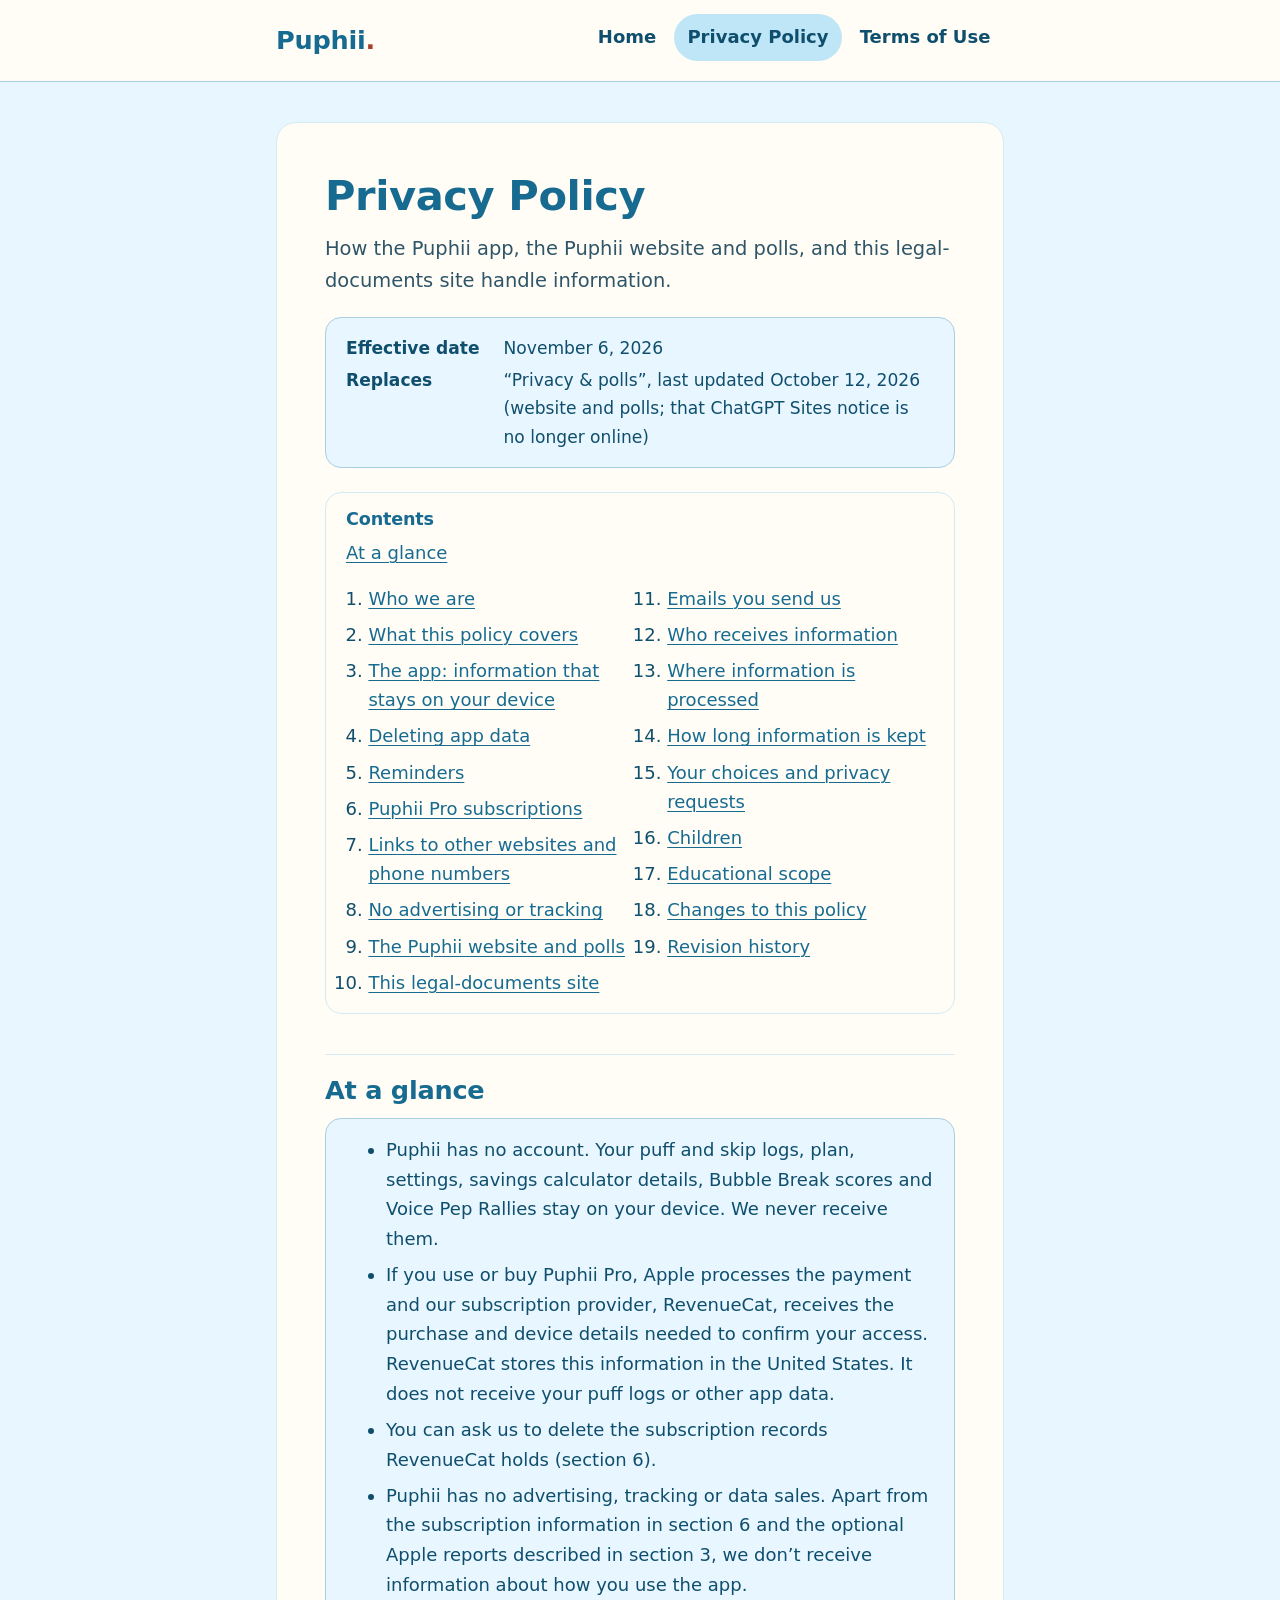
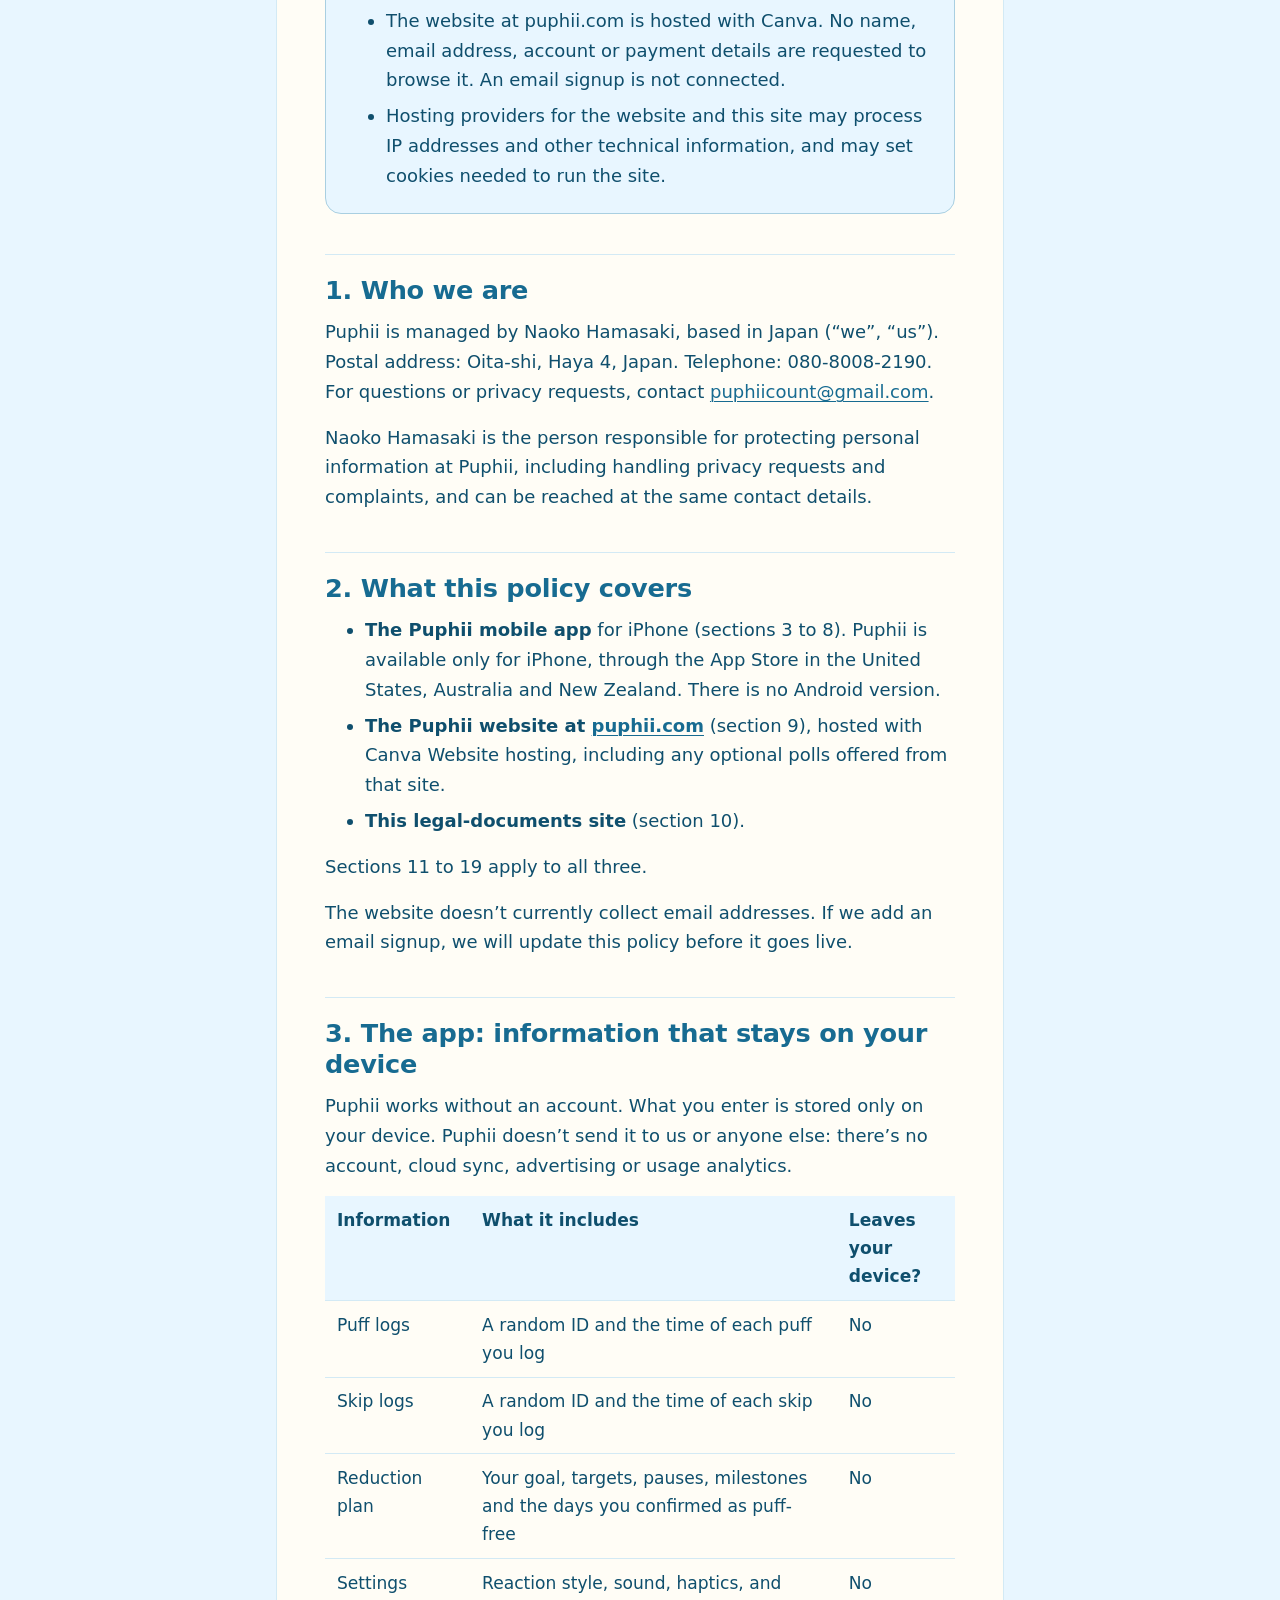
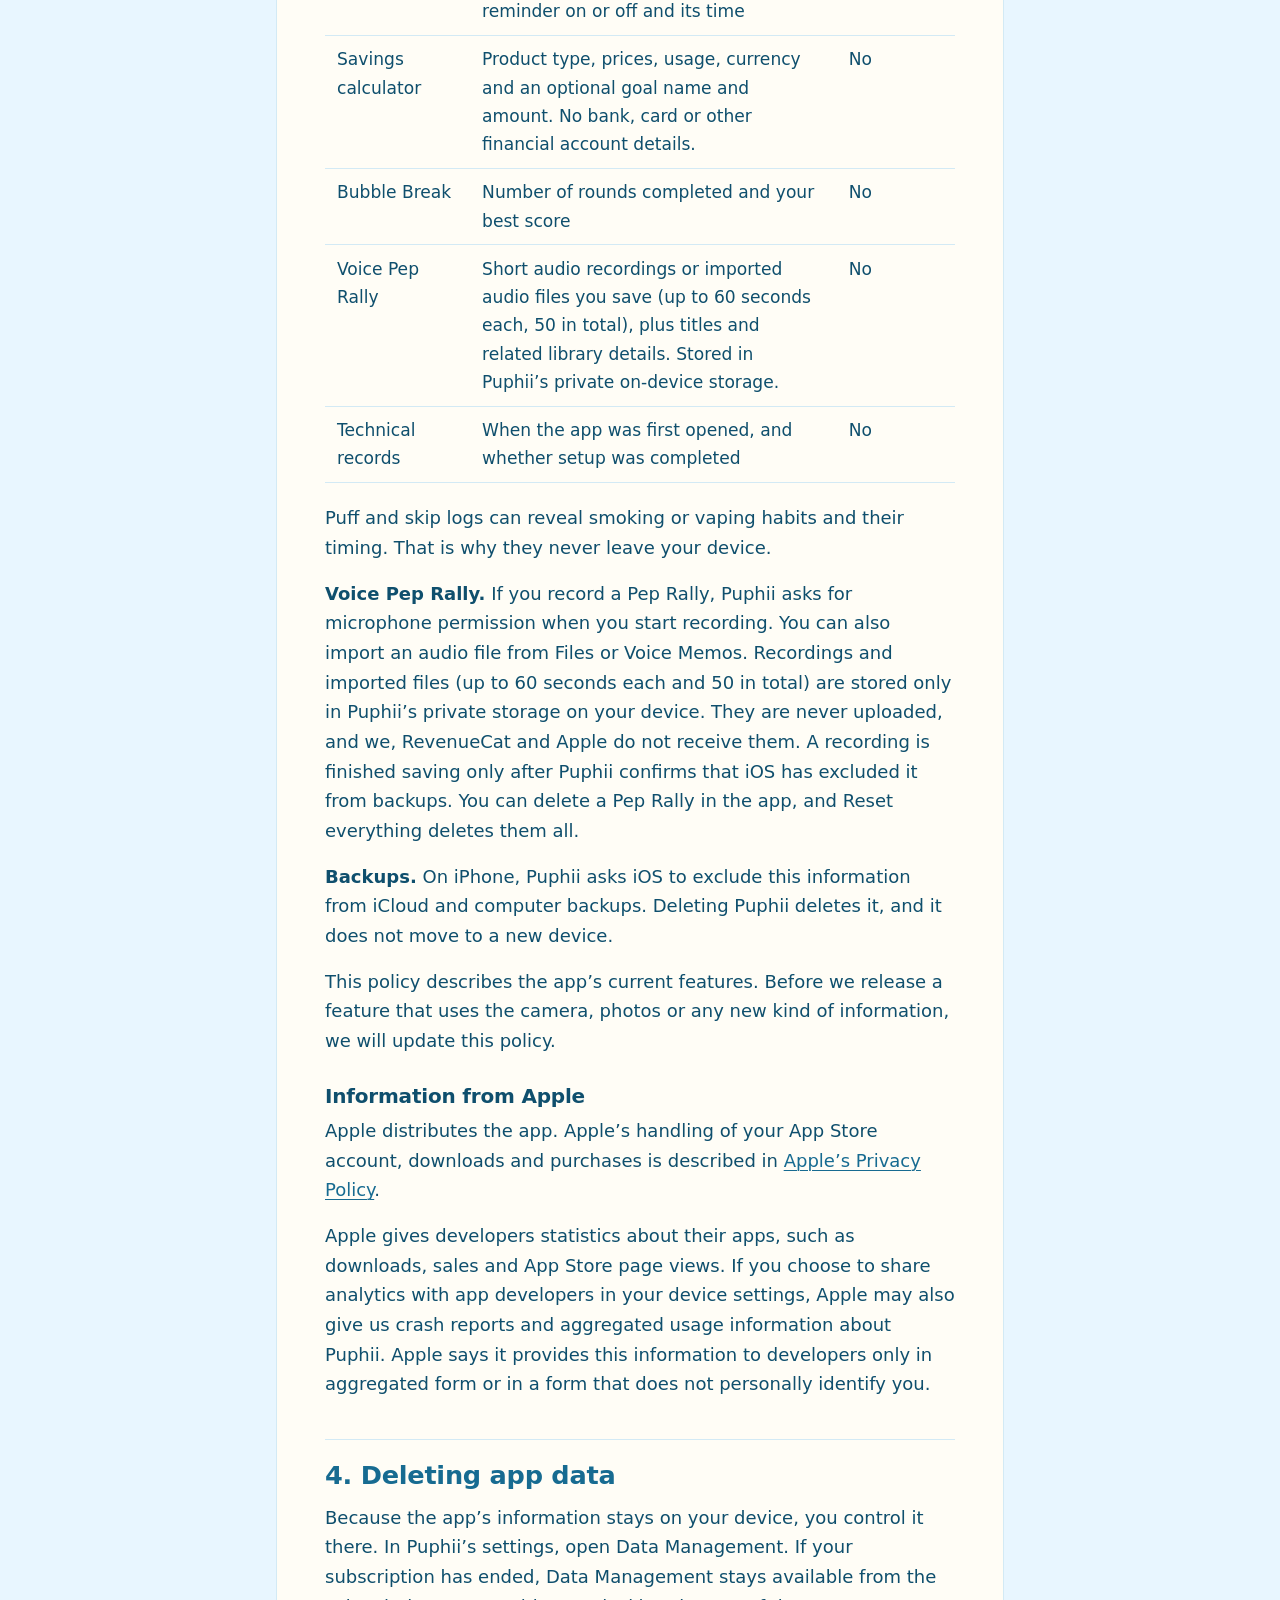
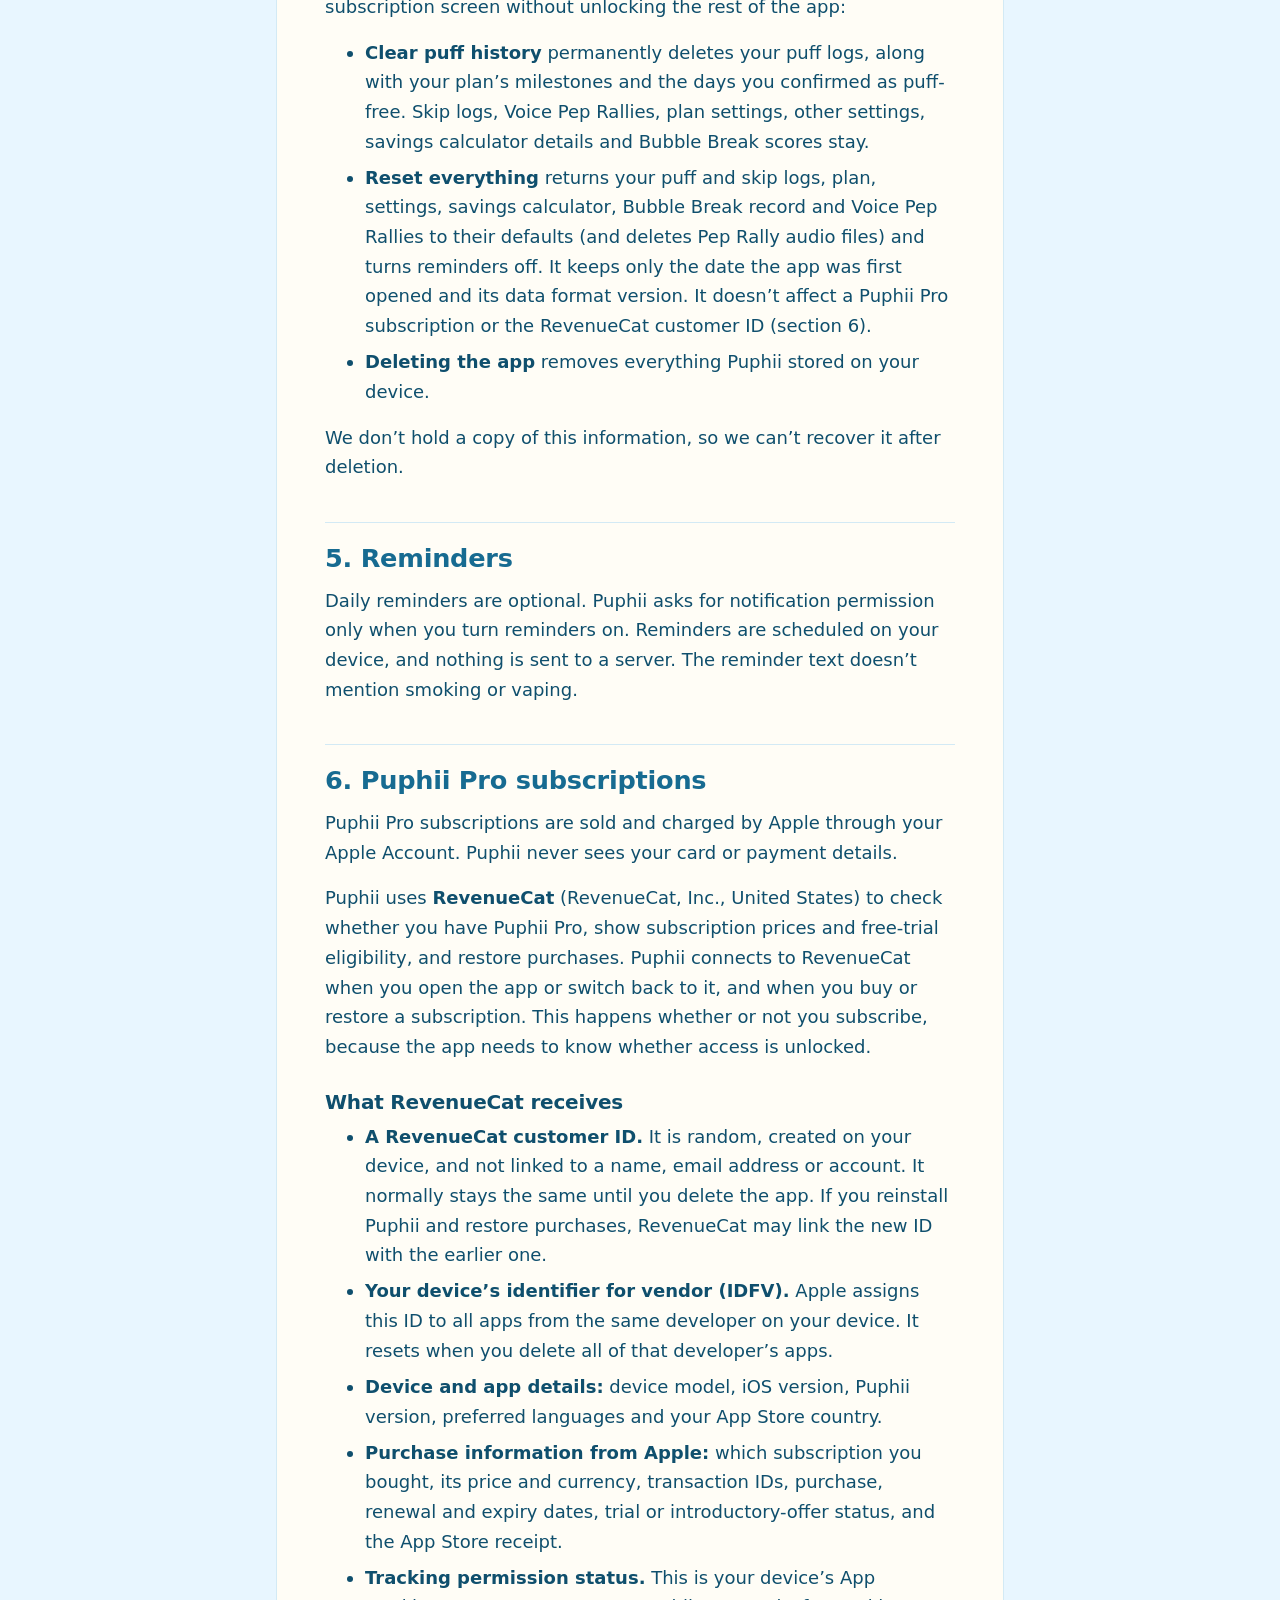
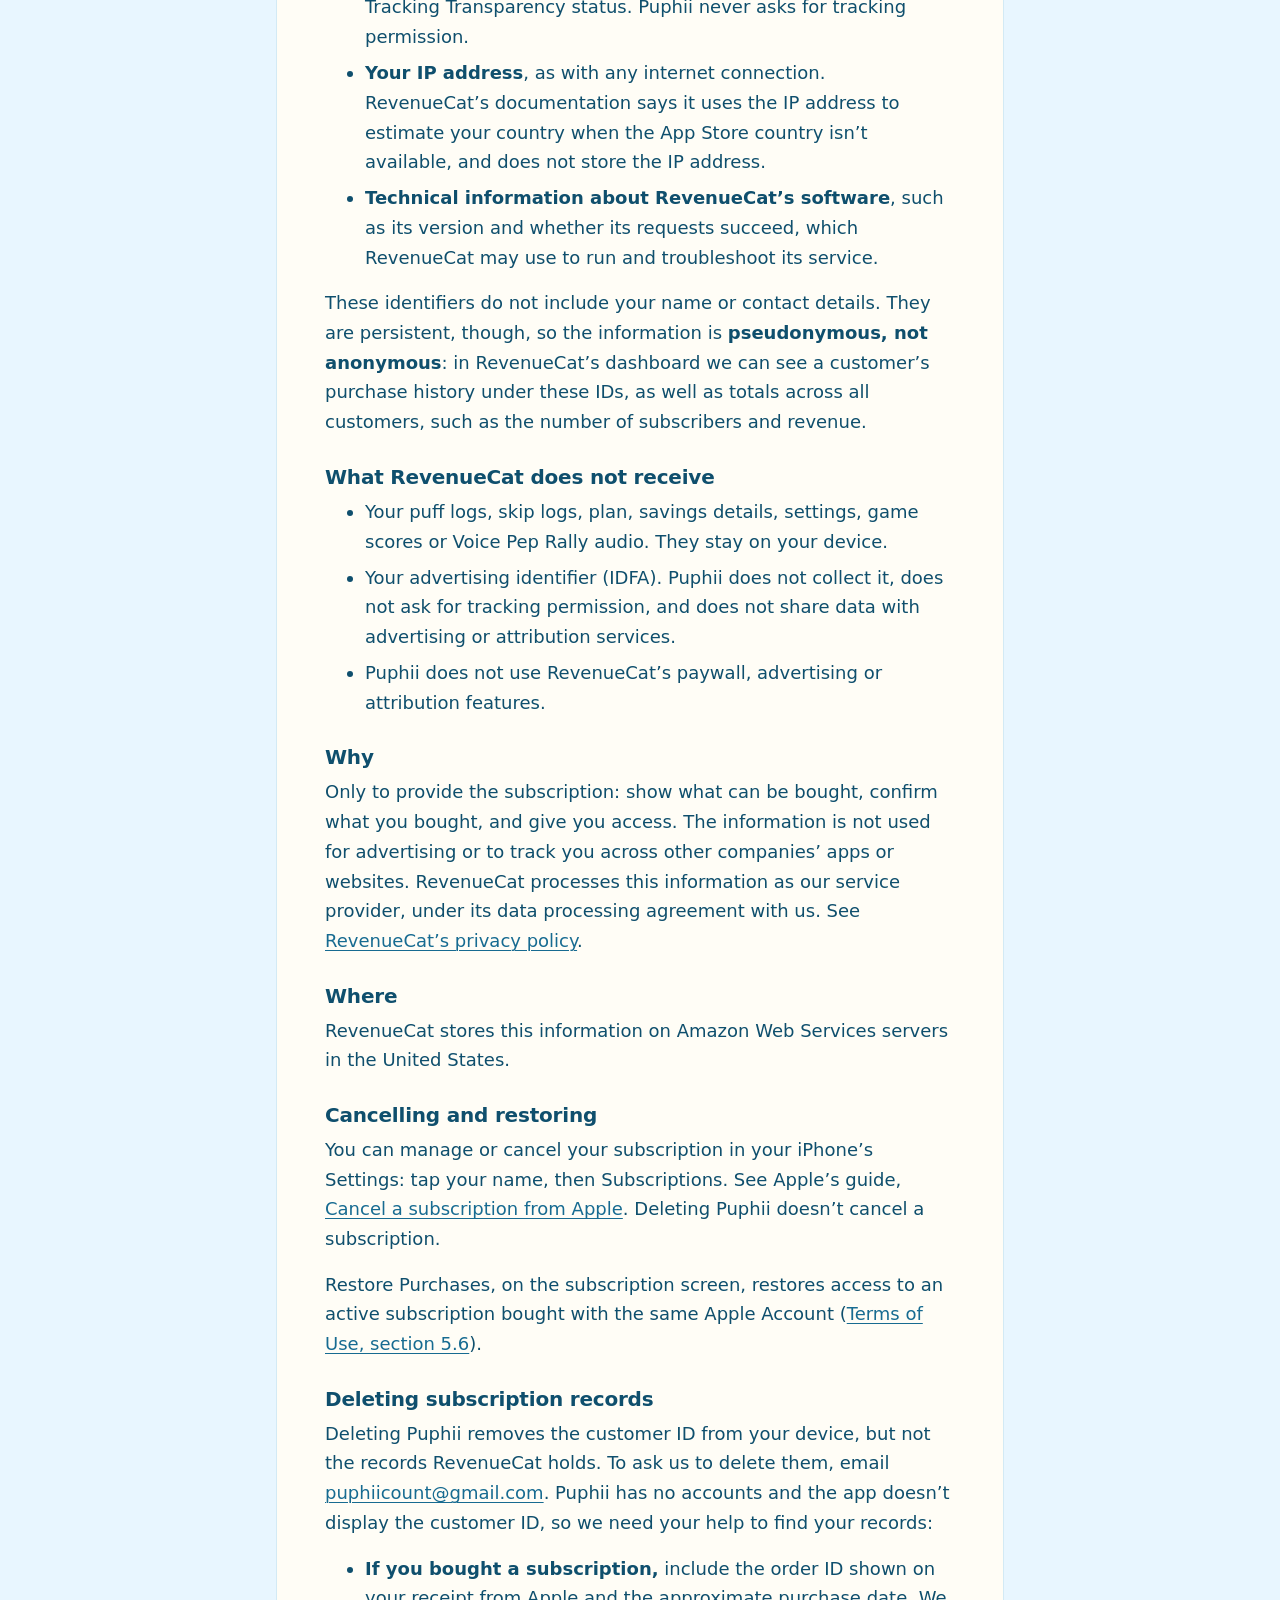
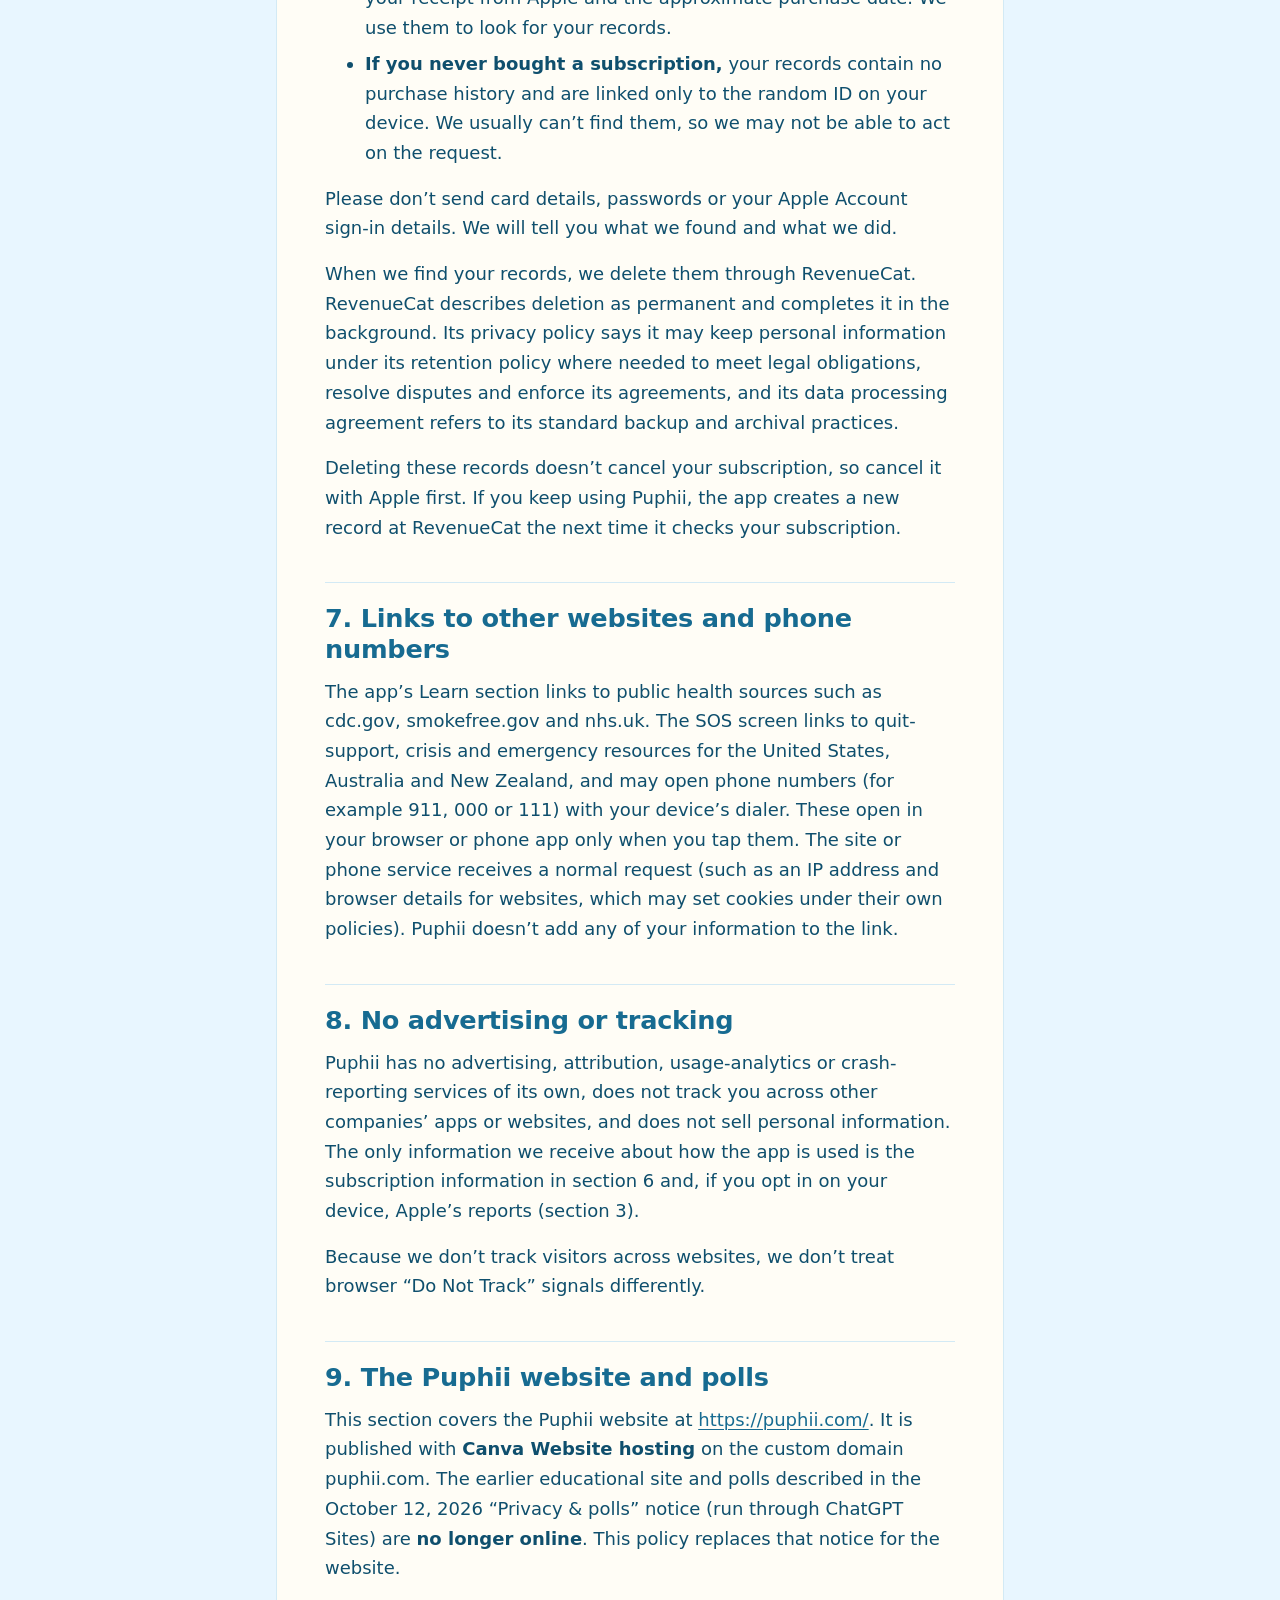
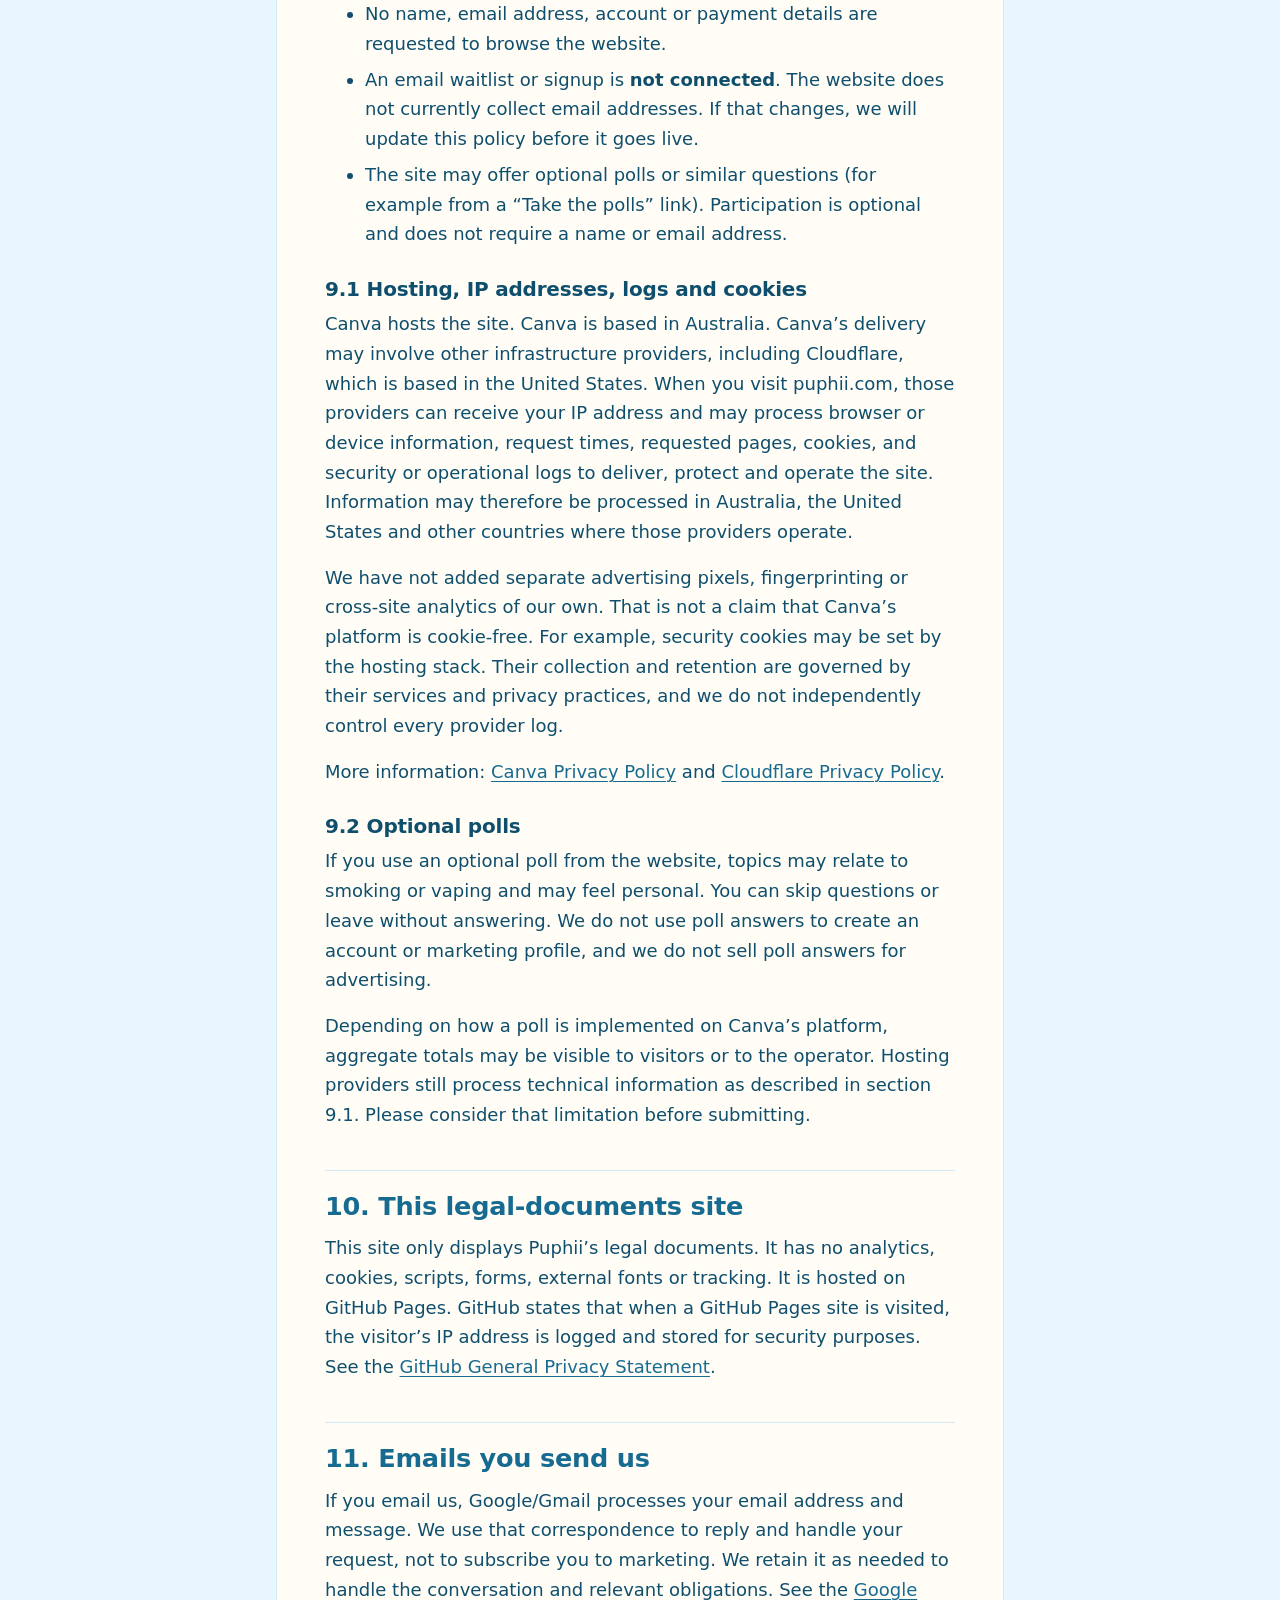
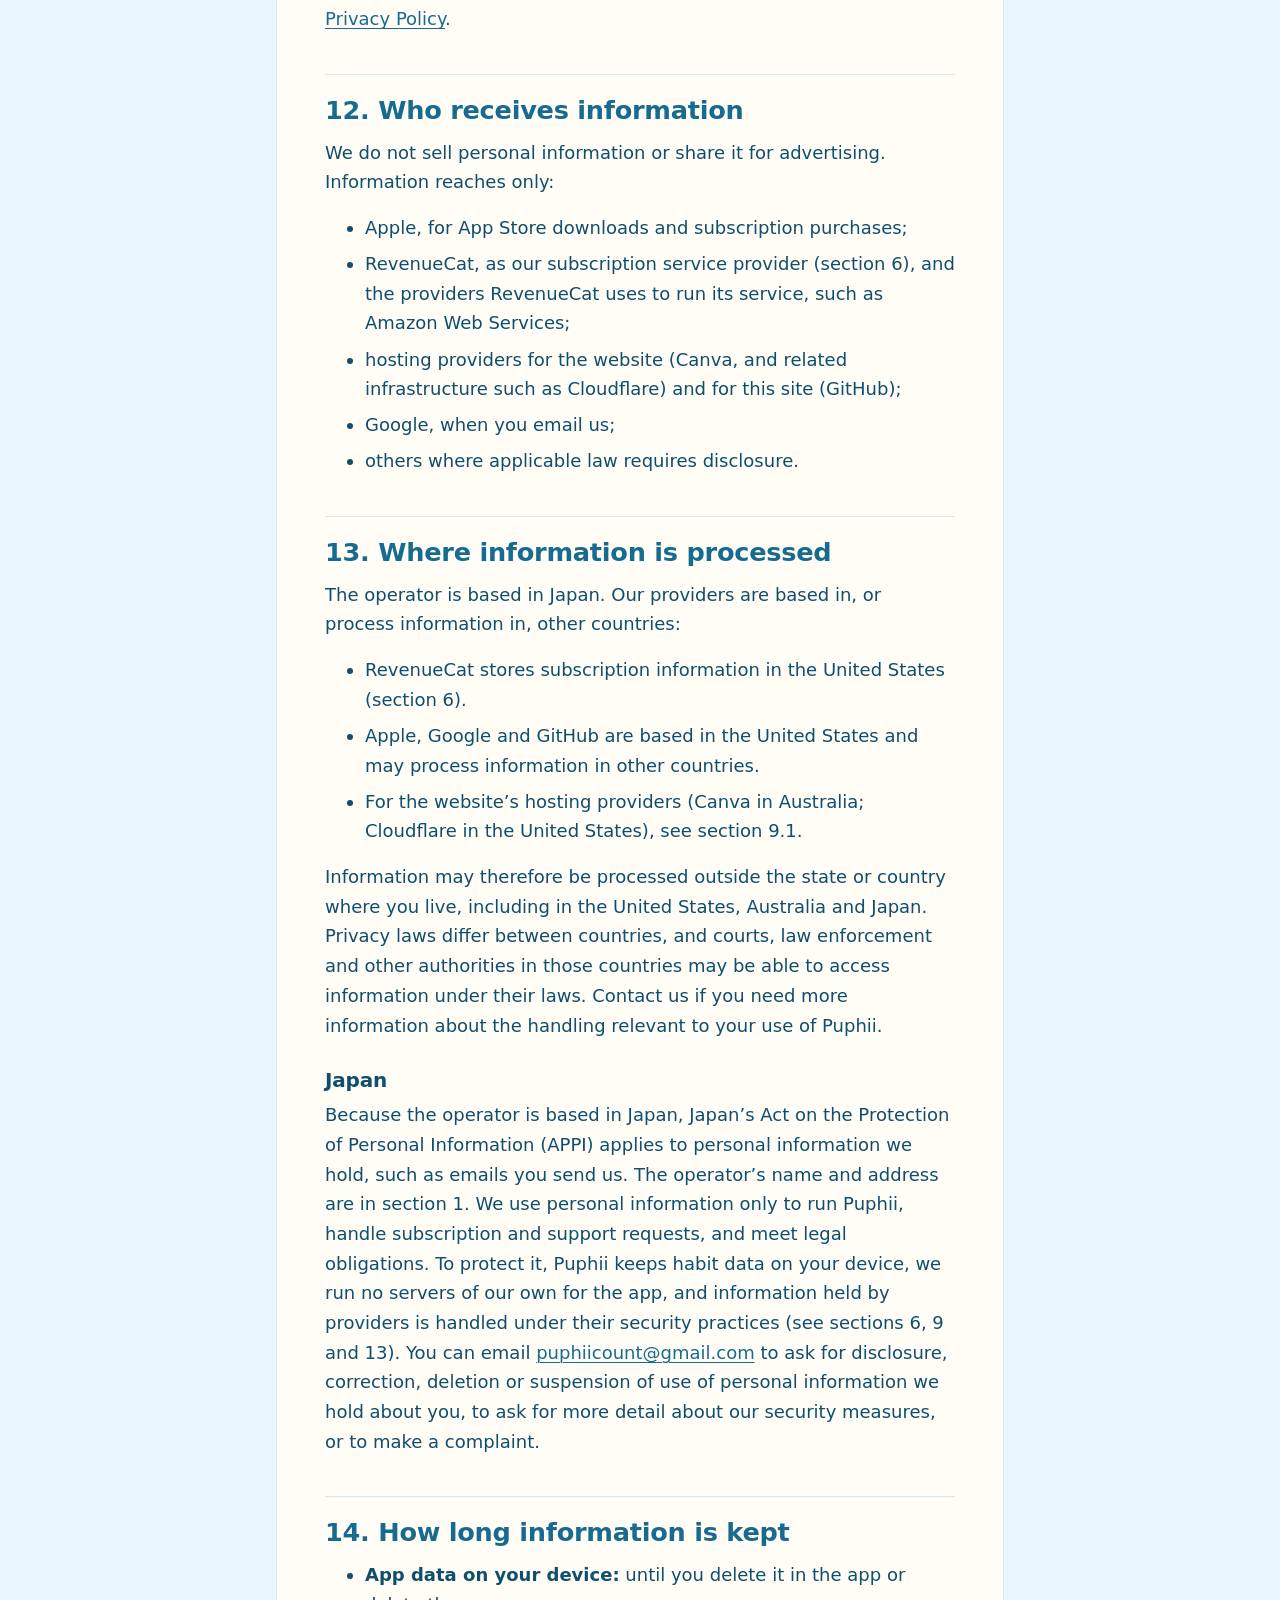
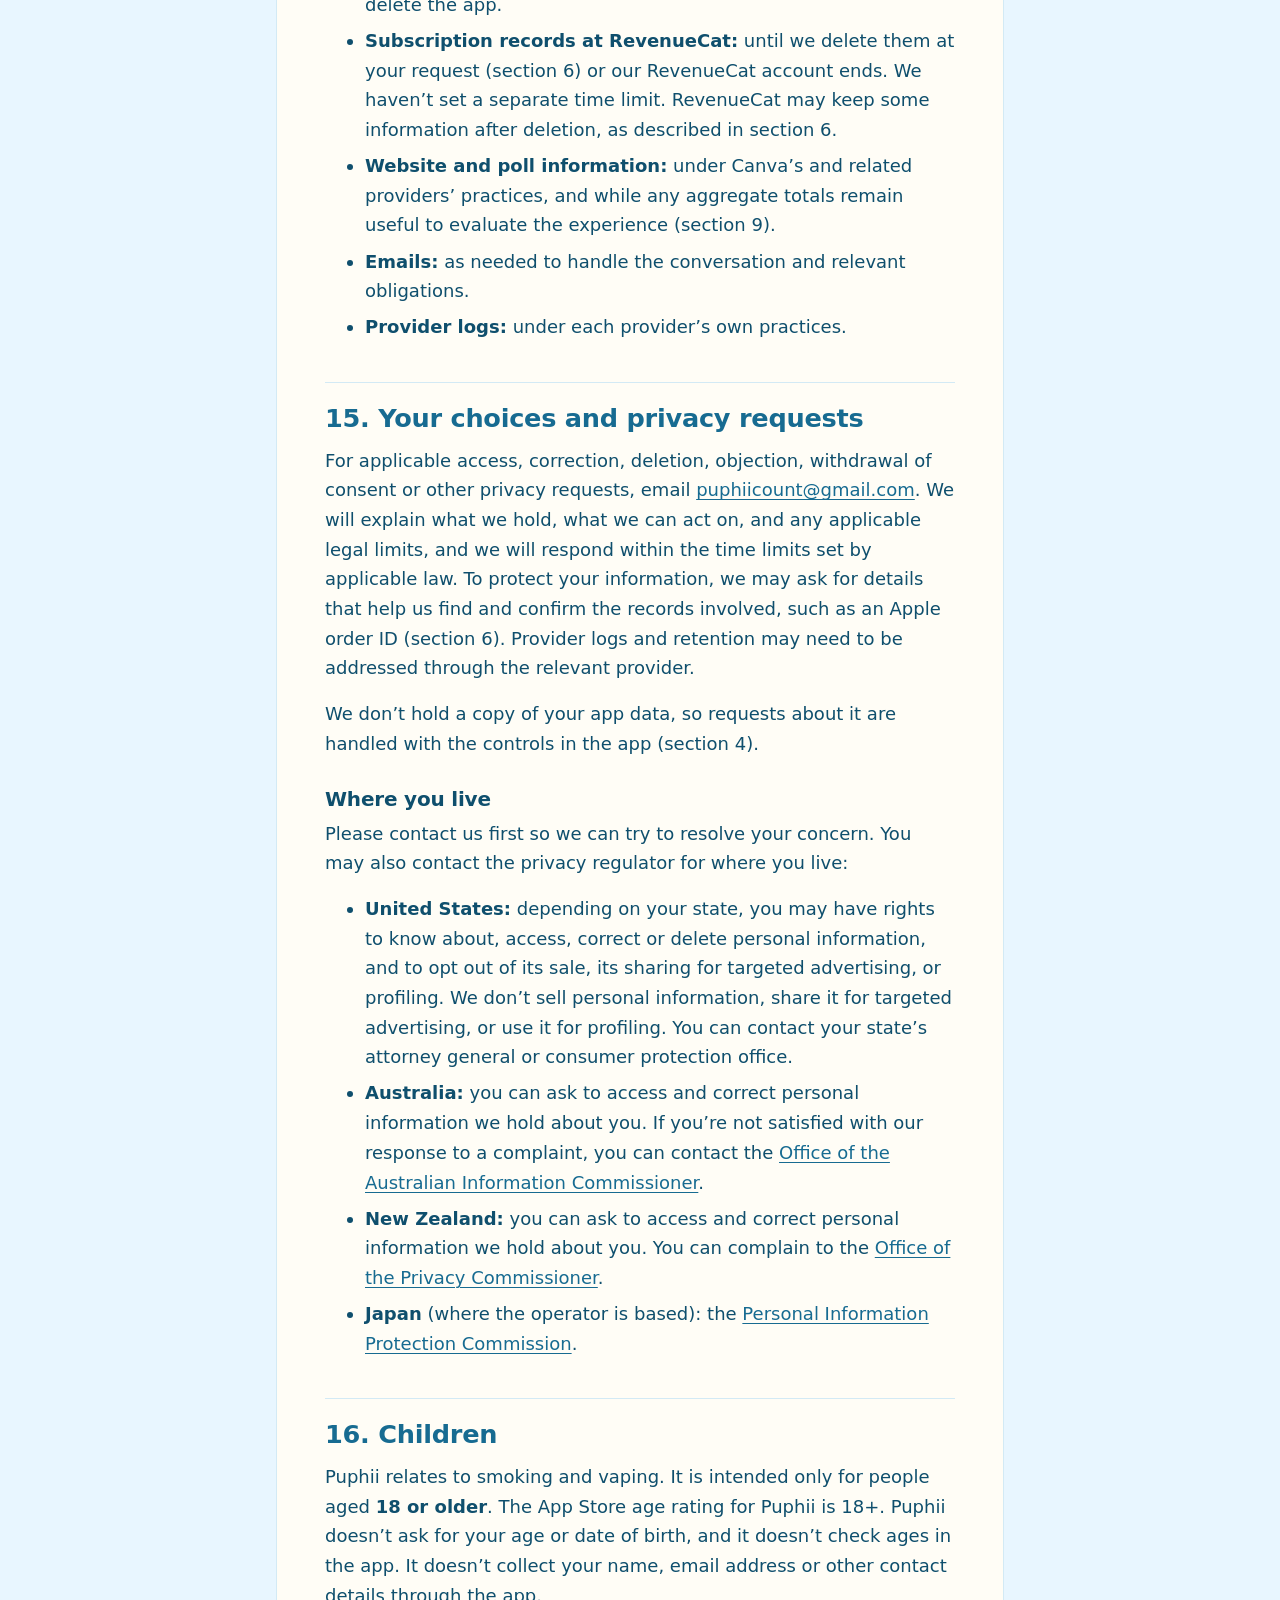
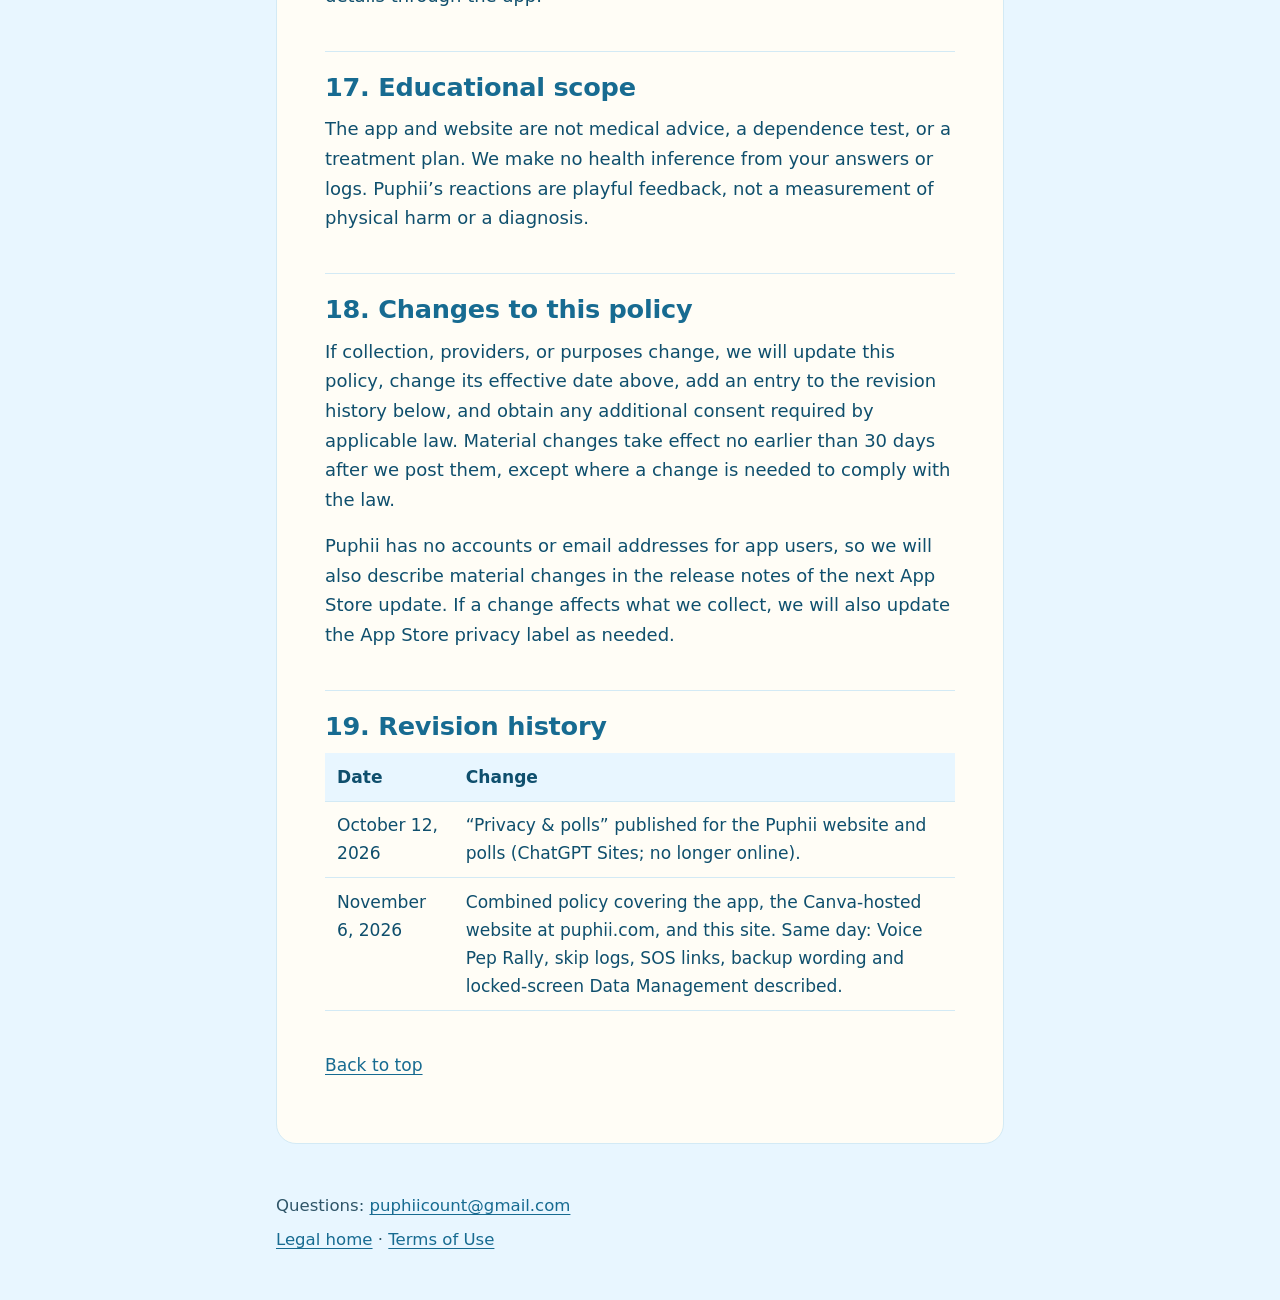
==== commit 2734b04f: "Puphii legal: remove draft rows, whole-app wording, support page Co-authored-by: Cursor <cursoragent" ====
--- a/puphii/privacy/index.html
+++ b/puphii/privacy/index.html
@@ -33,8 +33,6 @@
       <p class="lede">How the Puphii app, the Puphii website and polls, and this legal-documents site handle information.</p>
 
       <dl class="revision" aria-label="Revision information">
-        <dt>Draft prepared</dt>
-        <dd><time datetime="2026-10-13">October 13, 2026</time></dd>
         <dt>Effective date</dt>
         <dd><time datetime="2026-11-06">November 6, 2026</time></dd>
         <dt>Replaces</dt>
@@ -51,7 +49,7 @@
           <li><a href="#app-deleting">Deleting app data</a></li>
           <li><a href="#app-reminders">Reminders</a></li>
           <li><a href="#app-subscriptions">Puphii Pro subscriptions</a></li>
-          <li><a href="#app-links">Links to other websites</a></li>
+          <li><a href="#app-links">Links to other websites and phone numbers</a></li>
           <li><a href="#no-tracking">No advertising or tracking</a></li>
           <li><a href="#website">The Puphii website and polls</a></li>
           <li><a href="#legal-site">This legal-documents site</a></li>
@@ -171,7 +169,7 @@
         <p>RevenueCat stores this information on Amazon Web Services servers in the United States.</p>
         <h3 id="revenuecat-choices">Cancelling and restoring</h3>
         <p>You can manage or cancel your subscription in your iPhone’s Settings: tap your name, then Subscriptions. See Apple’s guide, <a href="https://support.apple.com/en-us/118428">Cancel a subscription from Apple</a>. Deleting Puphii doesn’t cancel a subscription.</p>
-        <p>Restore Purchases, in Puphii Pro, restores access to an active subscription bought with the same Apple Account (<a href="../terms/#sub-restore">Terms of Use, section 5.6</a>).</p>
+        <p>Restore Purchases, on the subscription screen, restores access to an active subscription bought with the same Apple Account (<a href="../terms/#sub-restore">Terms of Use, section 5.6</a>).</p>
         <h3 id="revenuecat-deletion">Deleting subscription records</h3>
         <p>Deleting Puphii removes the customer ID from your device, but not the records RevenueCat holds. To ask us to delete them, email <a href="mailto:puphiicount@gmail.com">puphiicount@gmail.com</a>. Puphii has no accounts and the app doesn’t display the customer ID, so we need your help to find your records:</p>
         <ul>
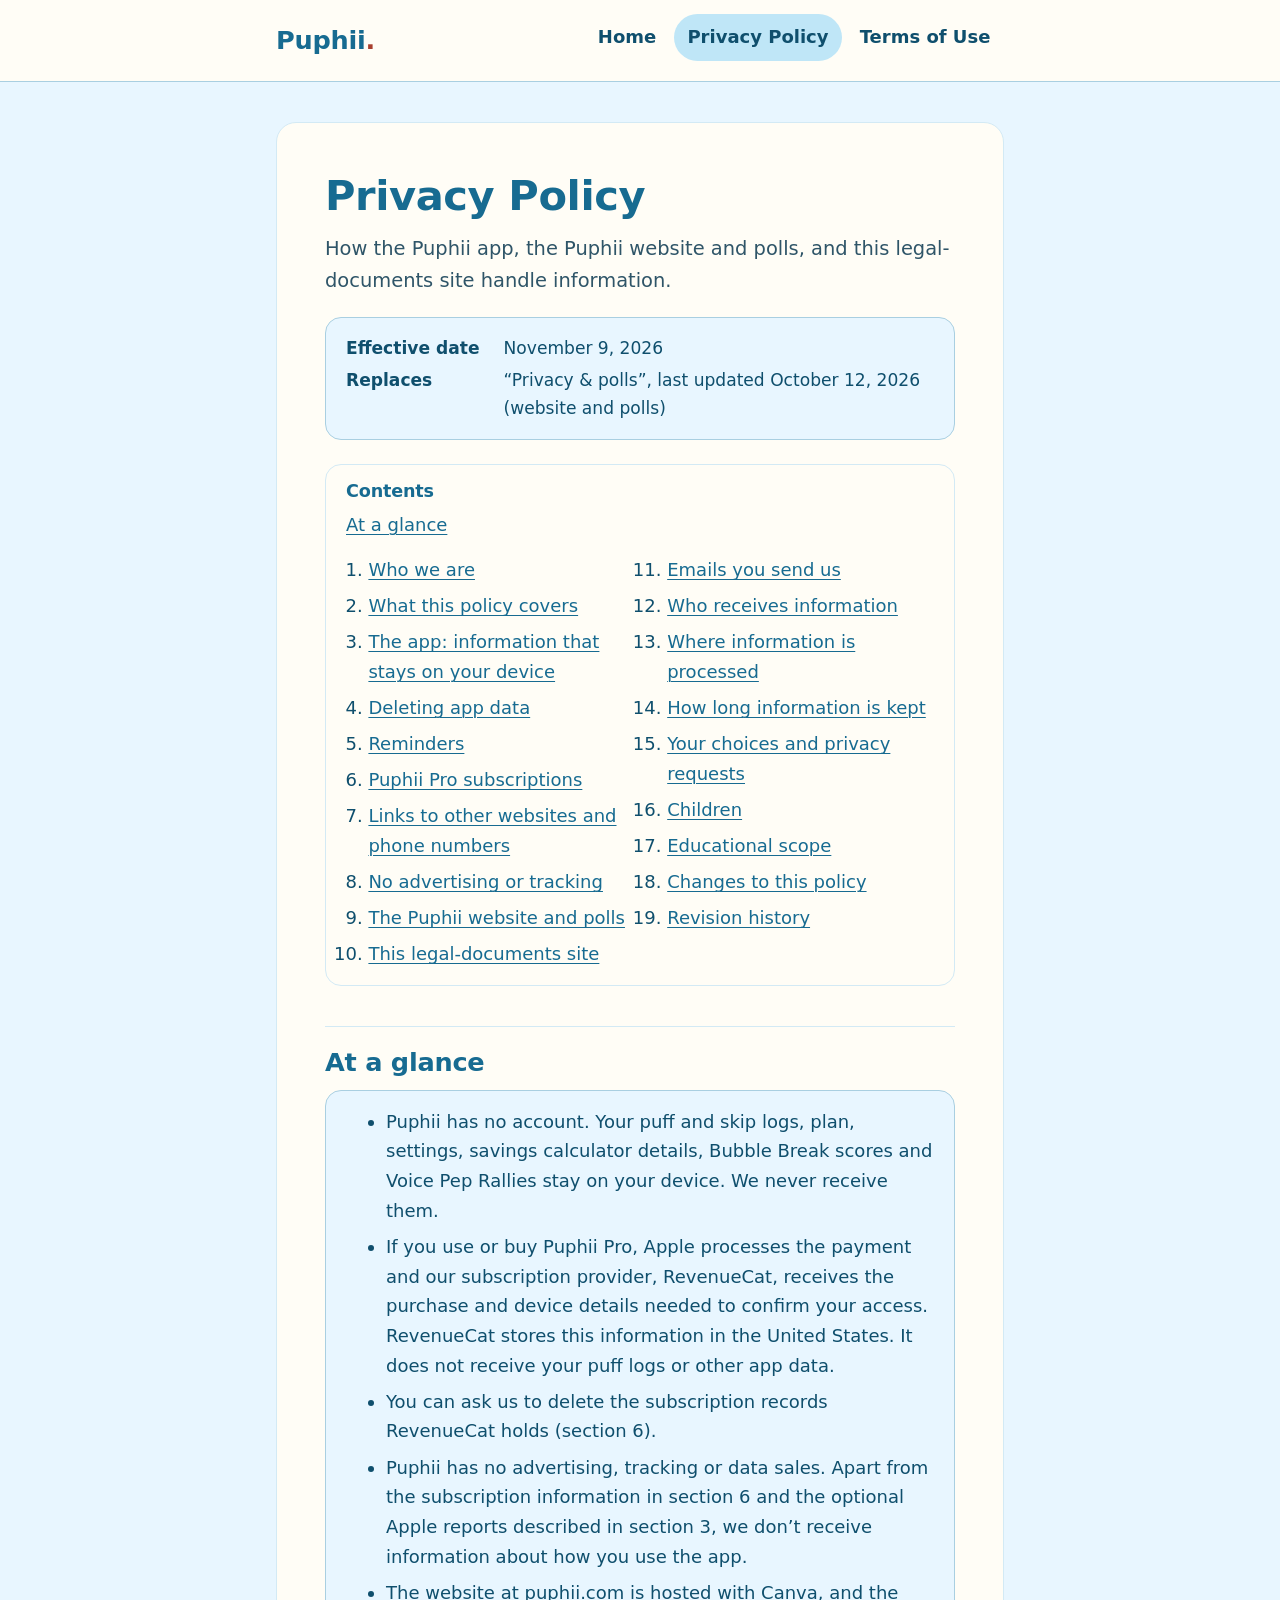
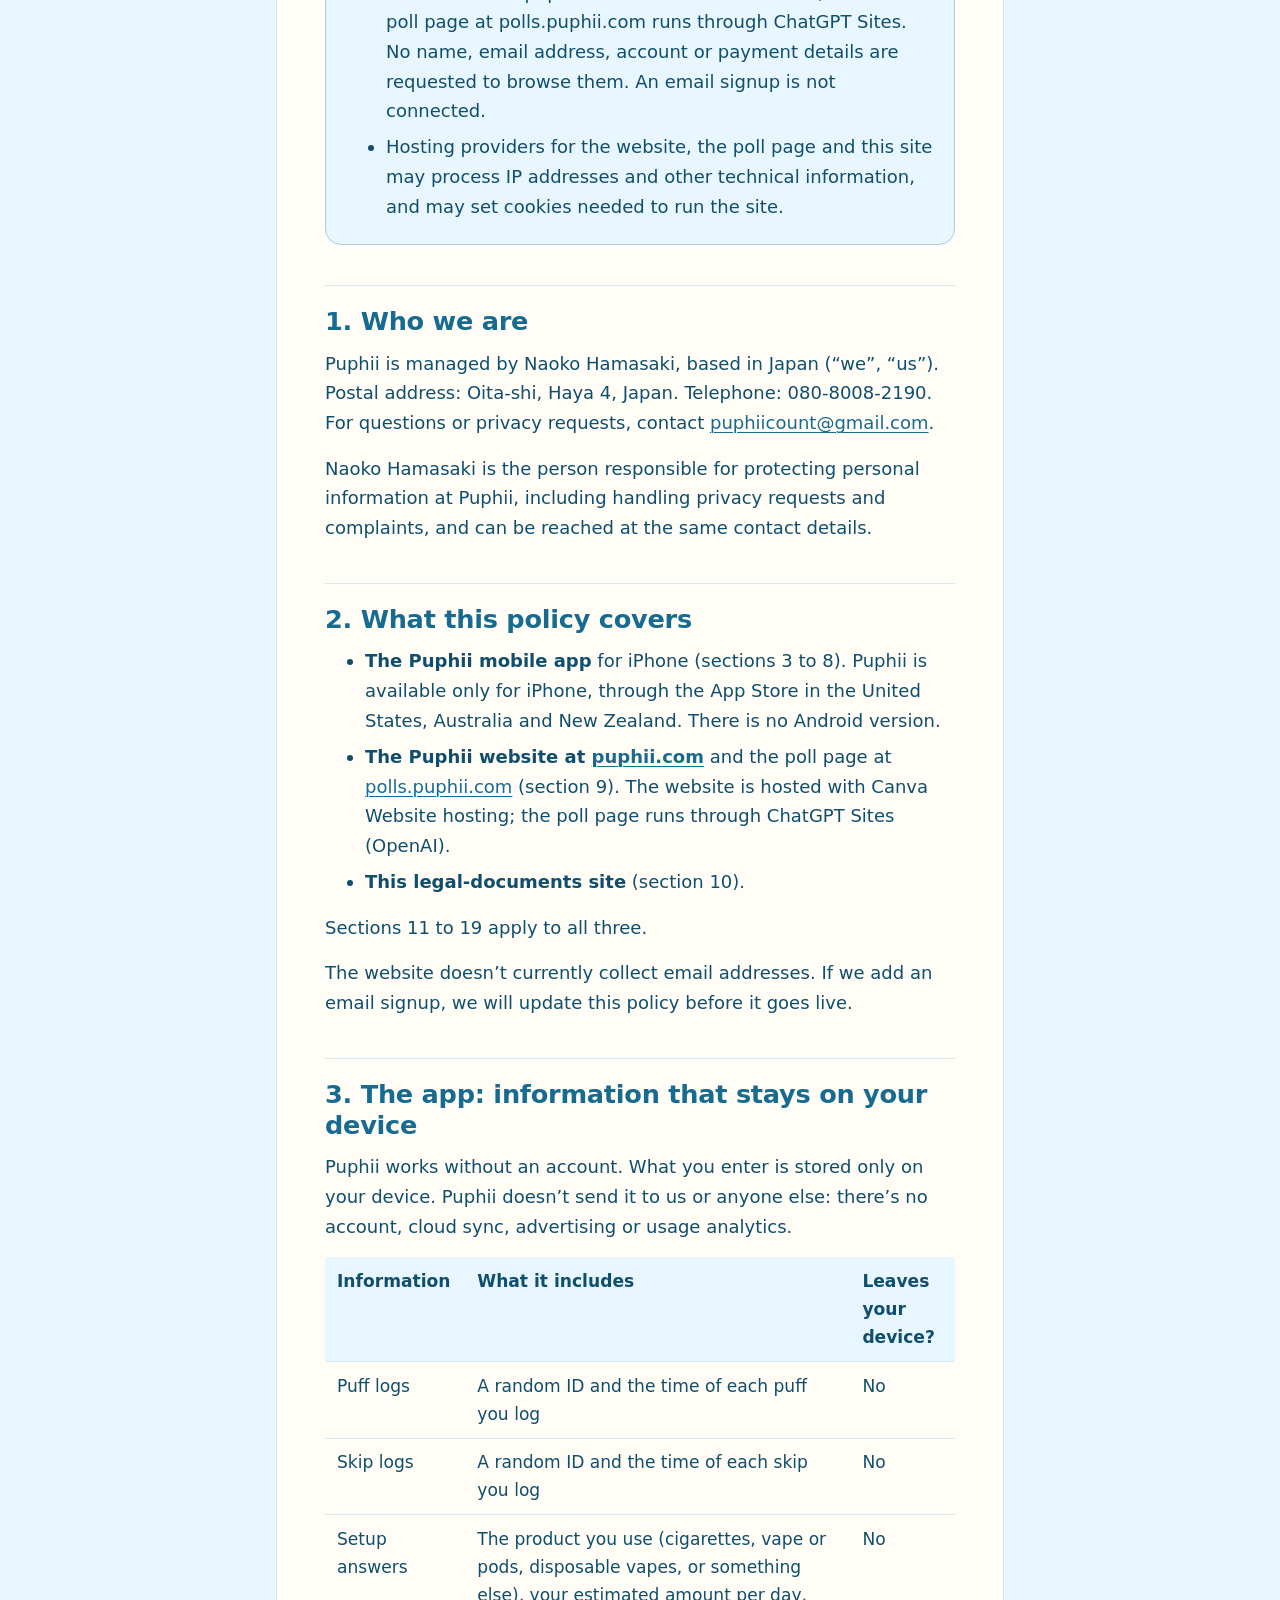
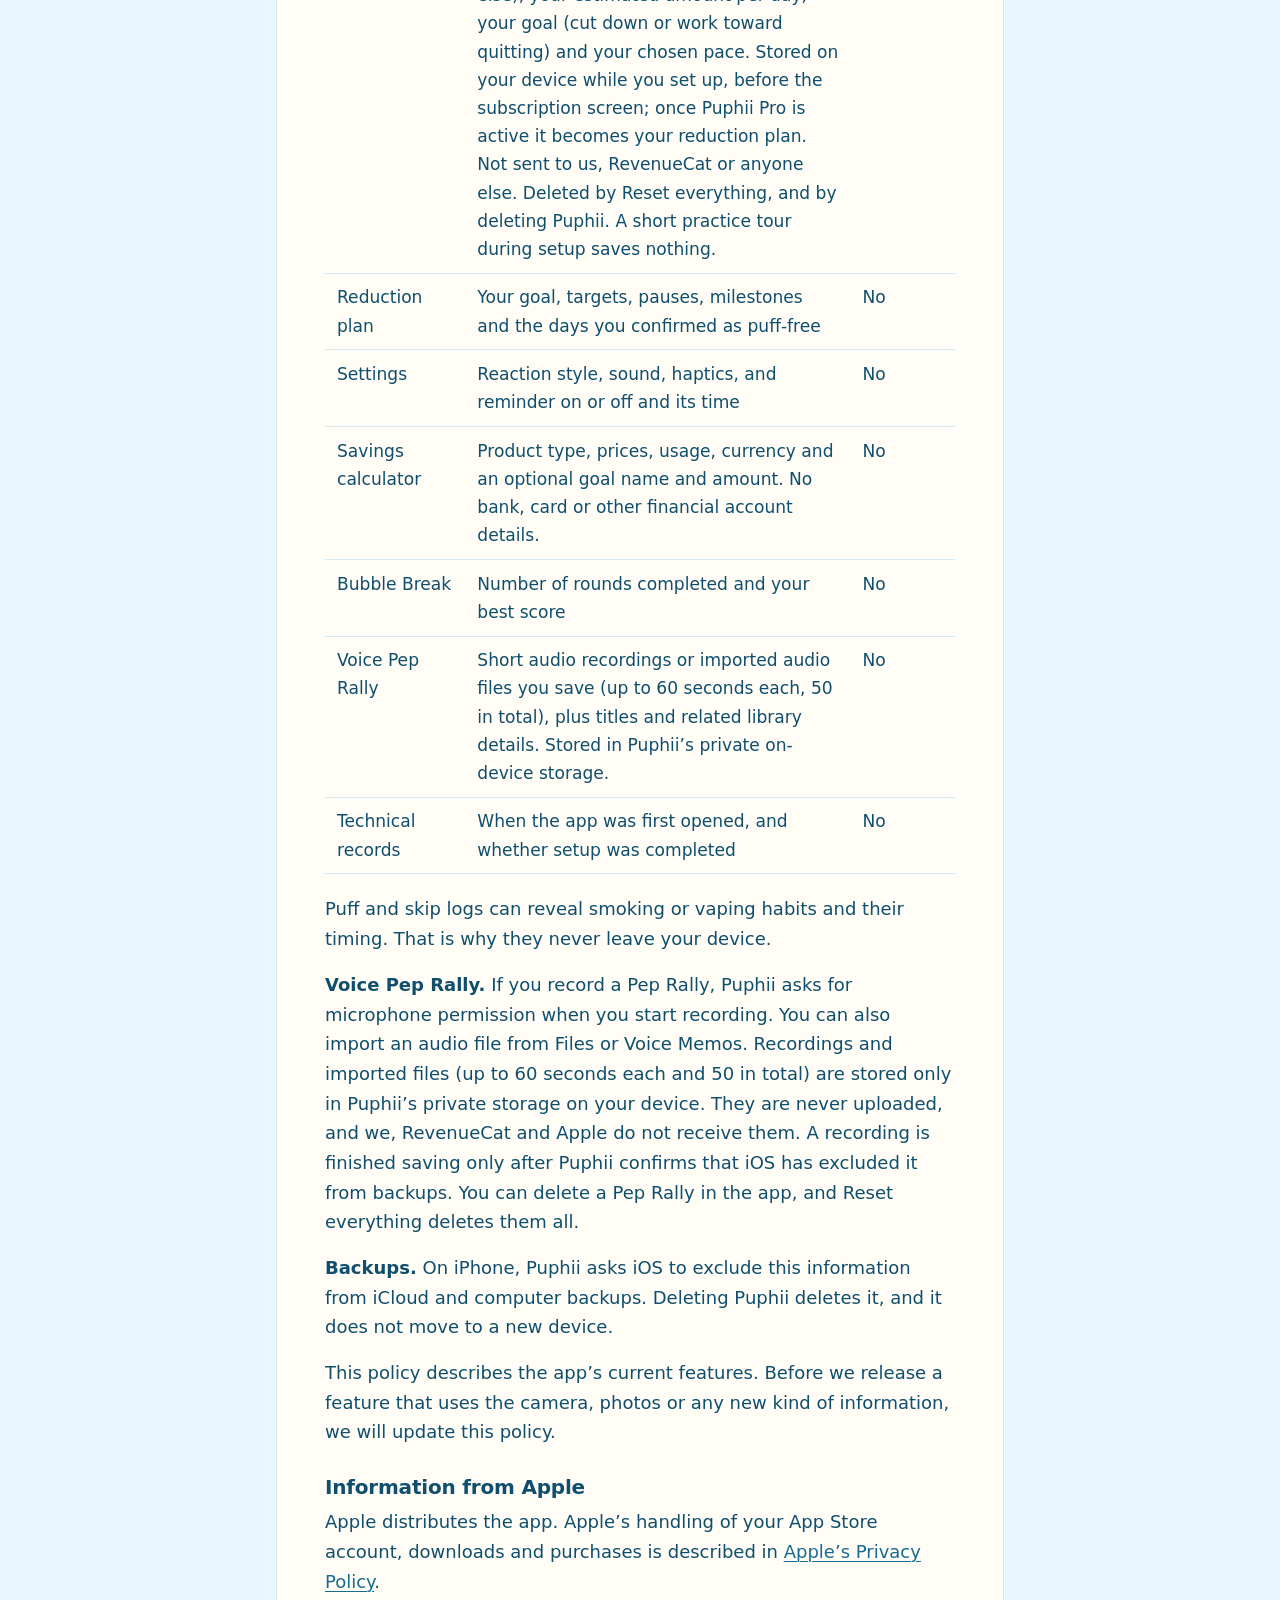
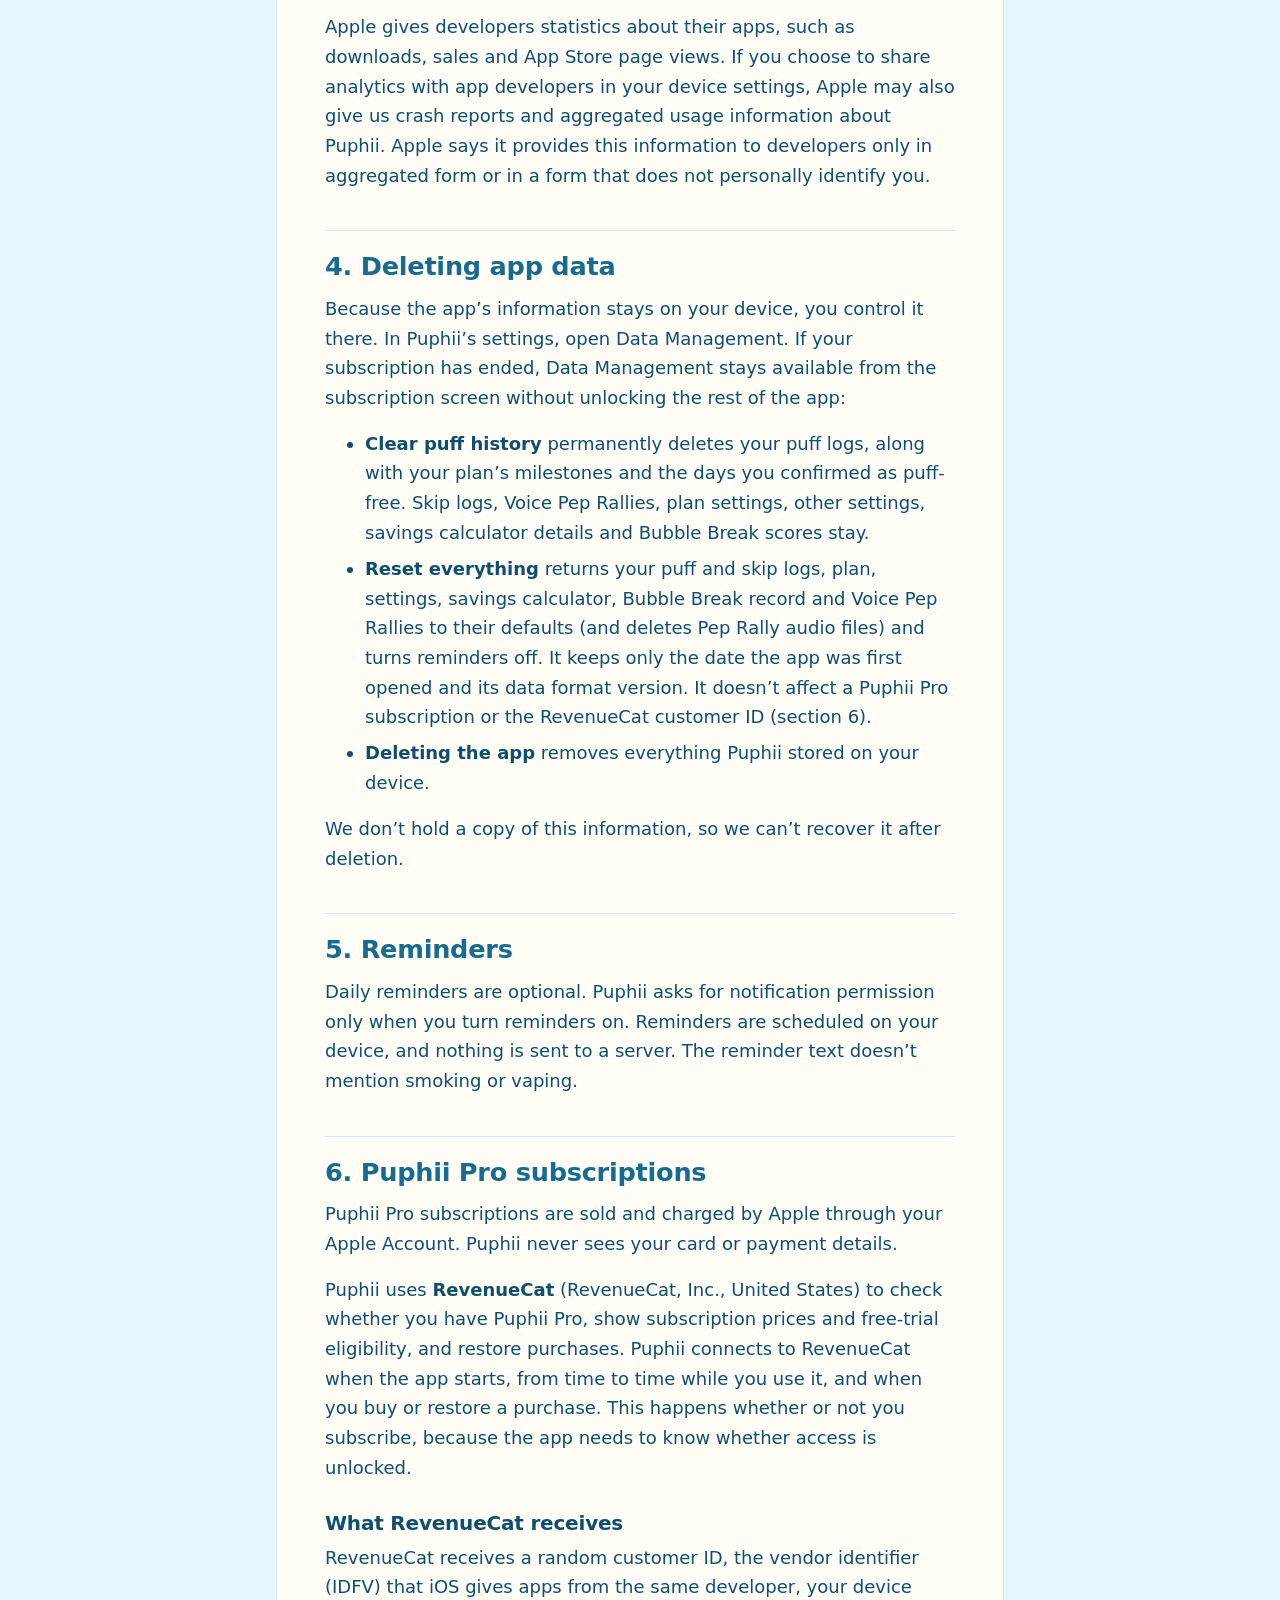
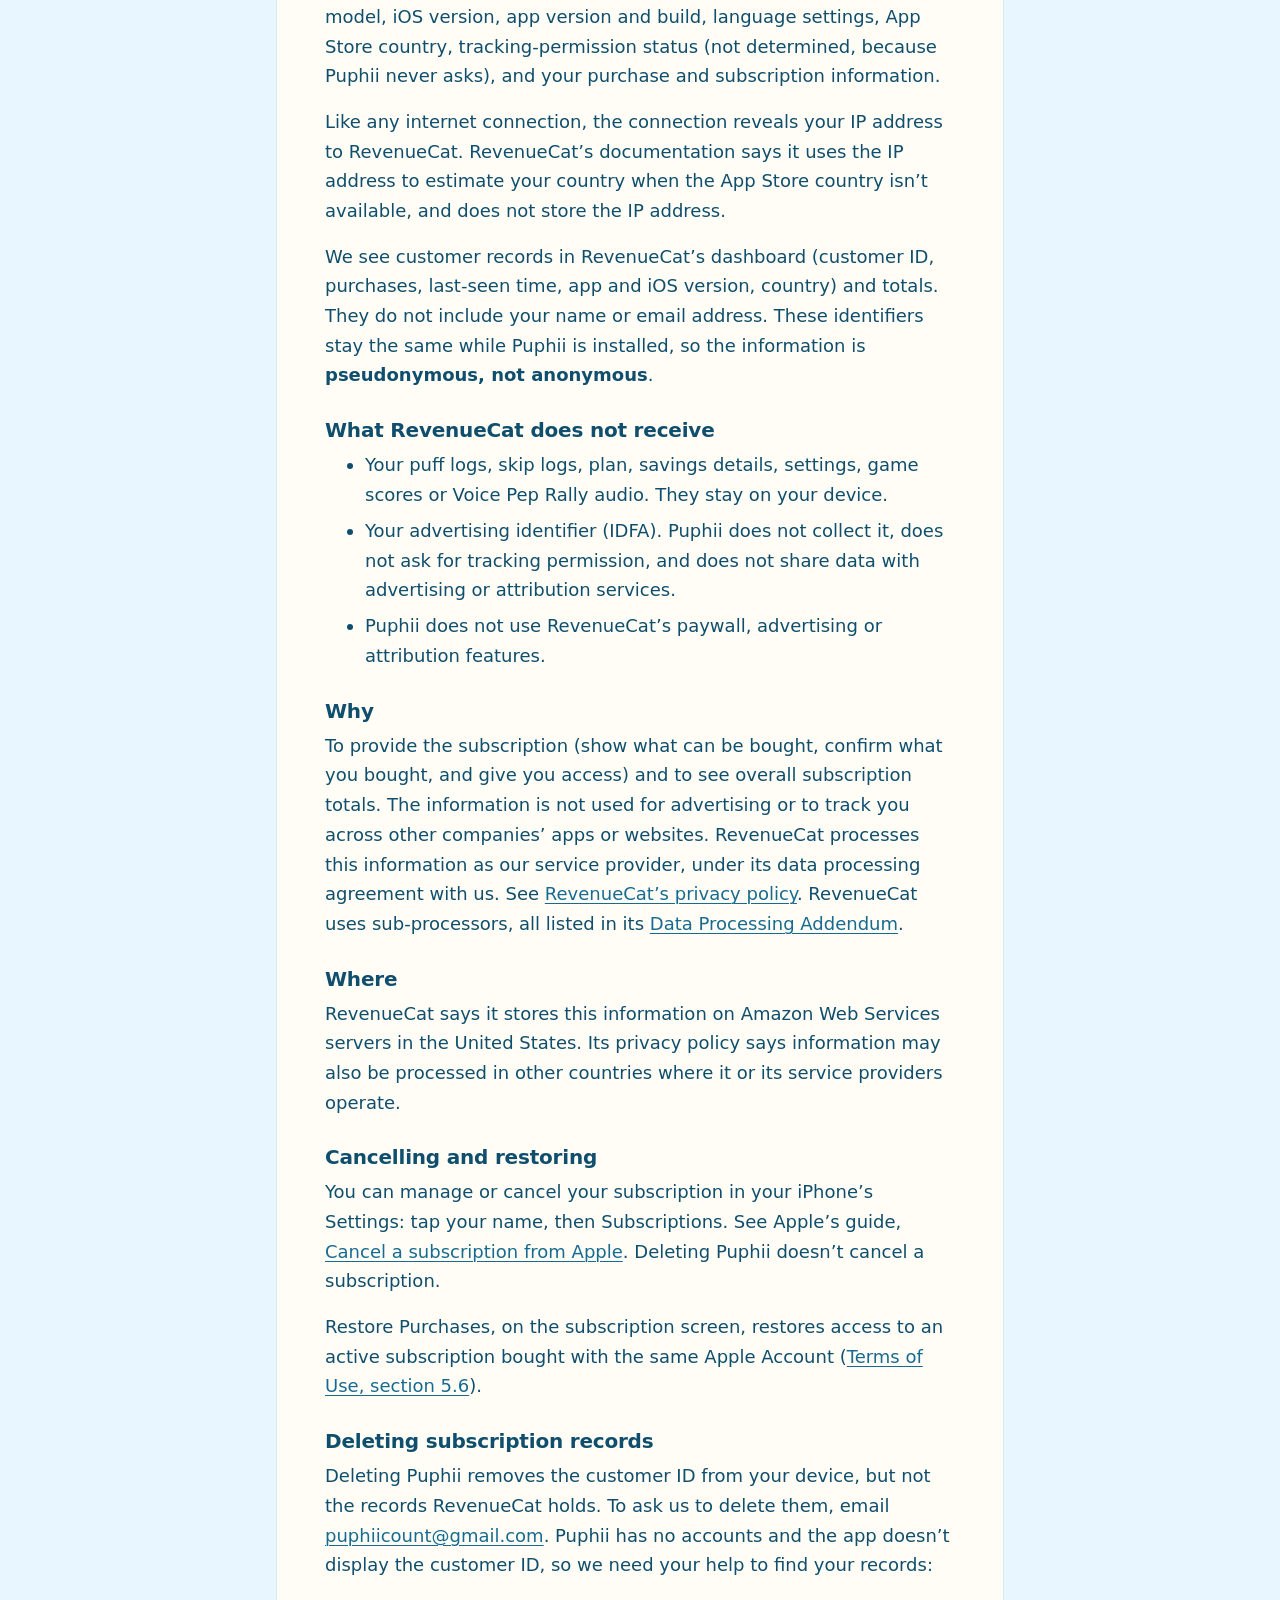
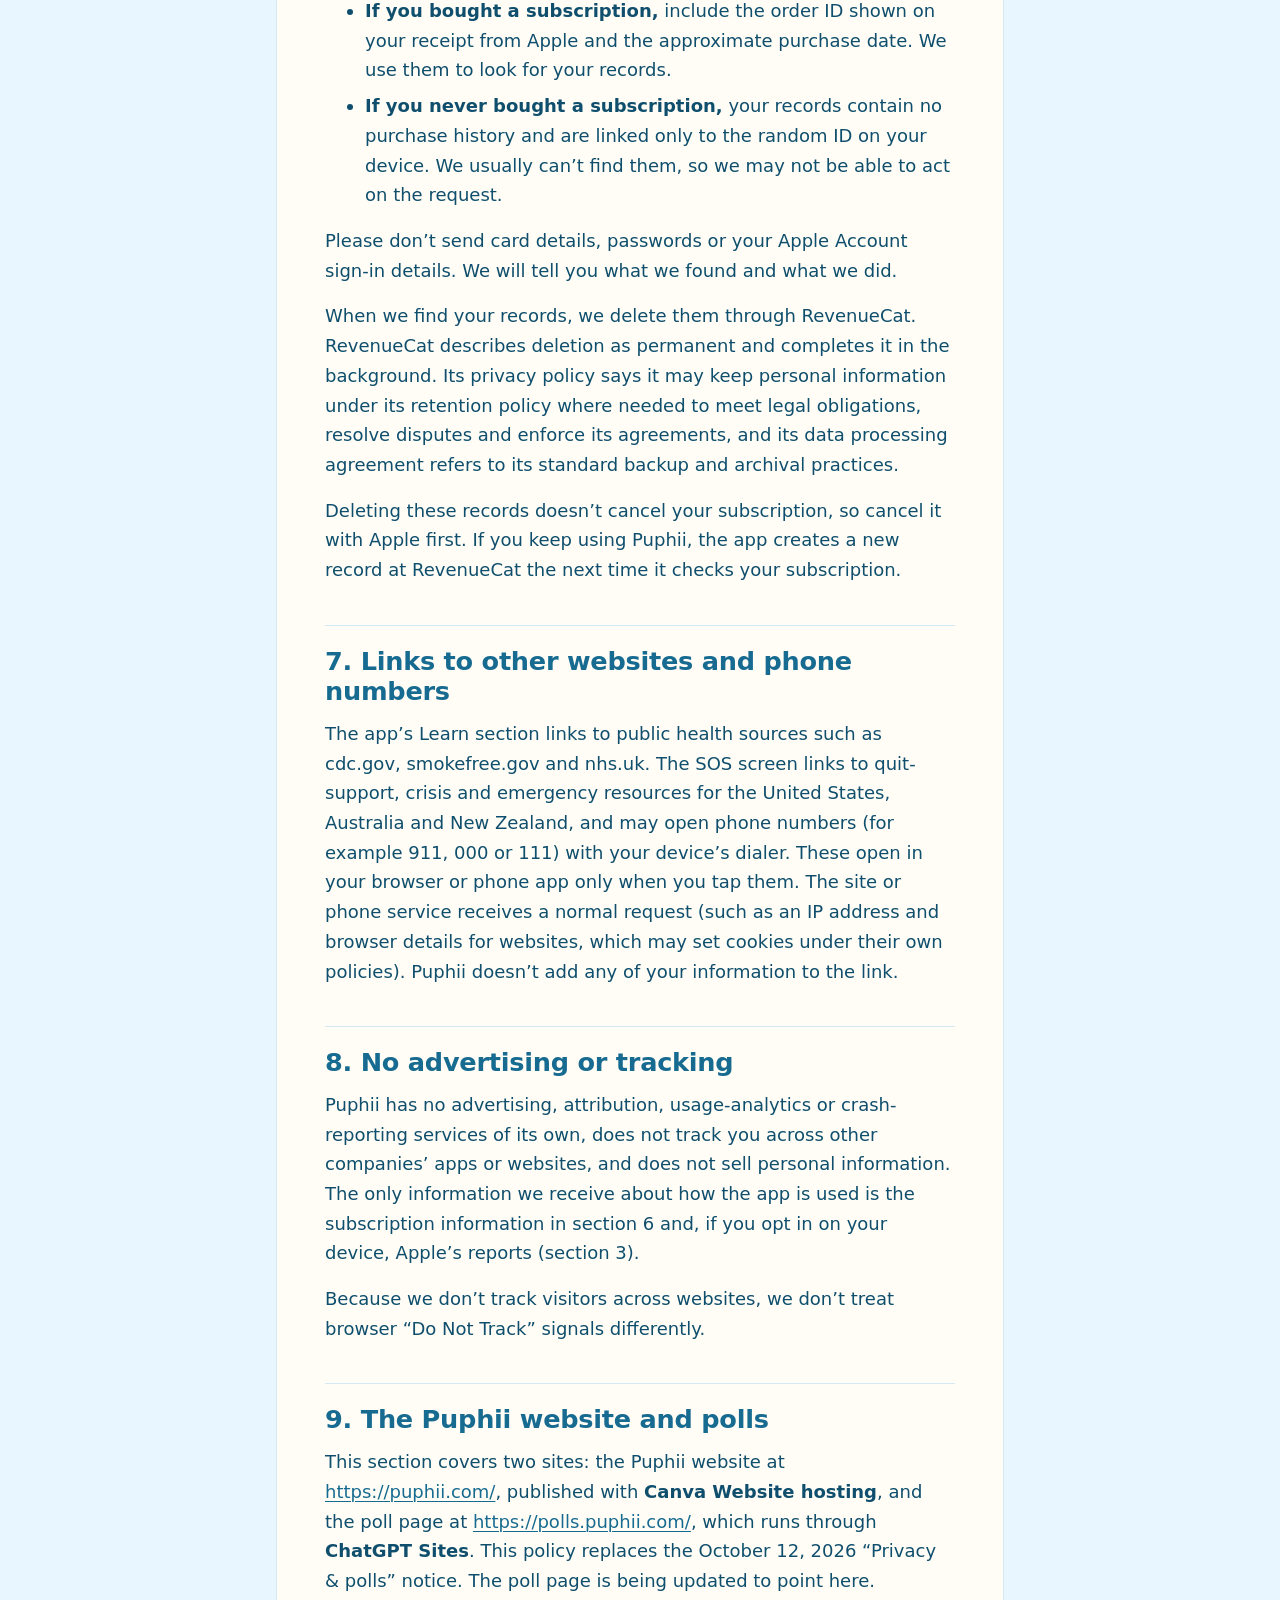
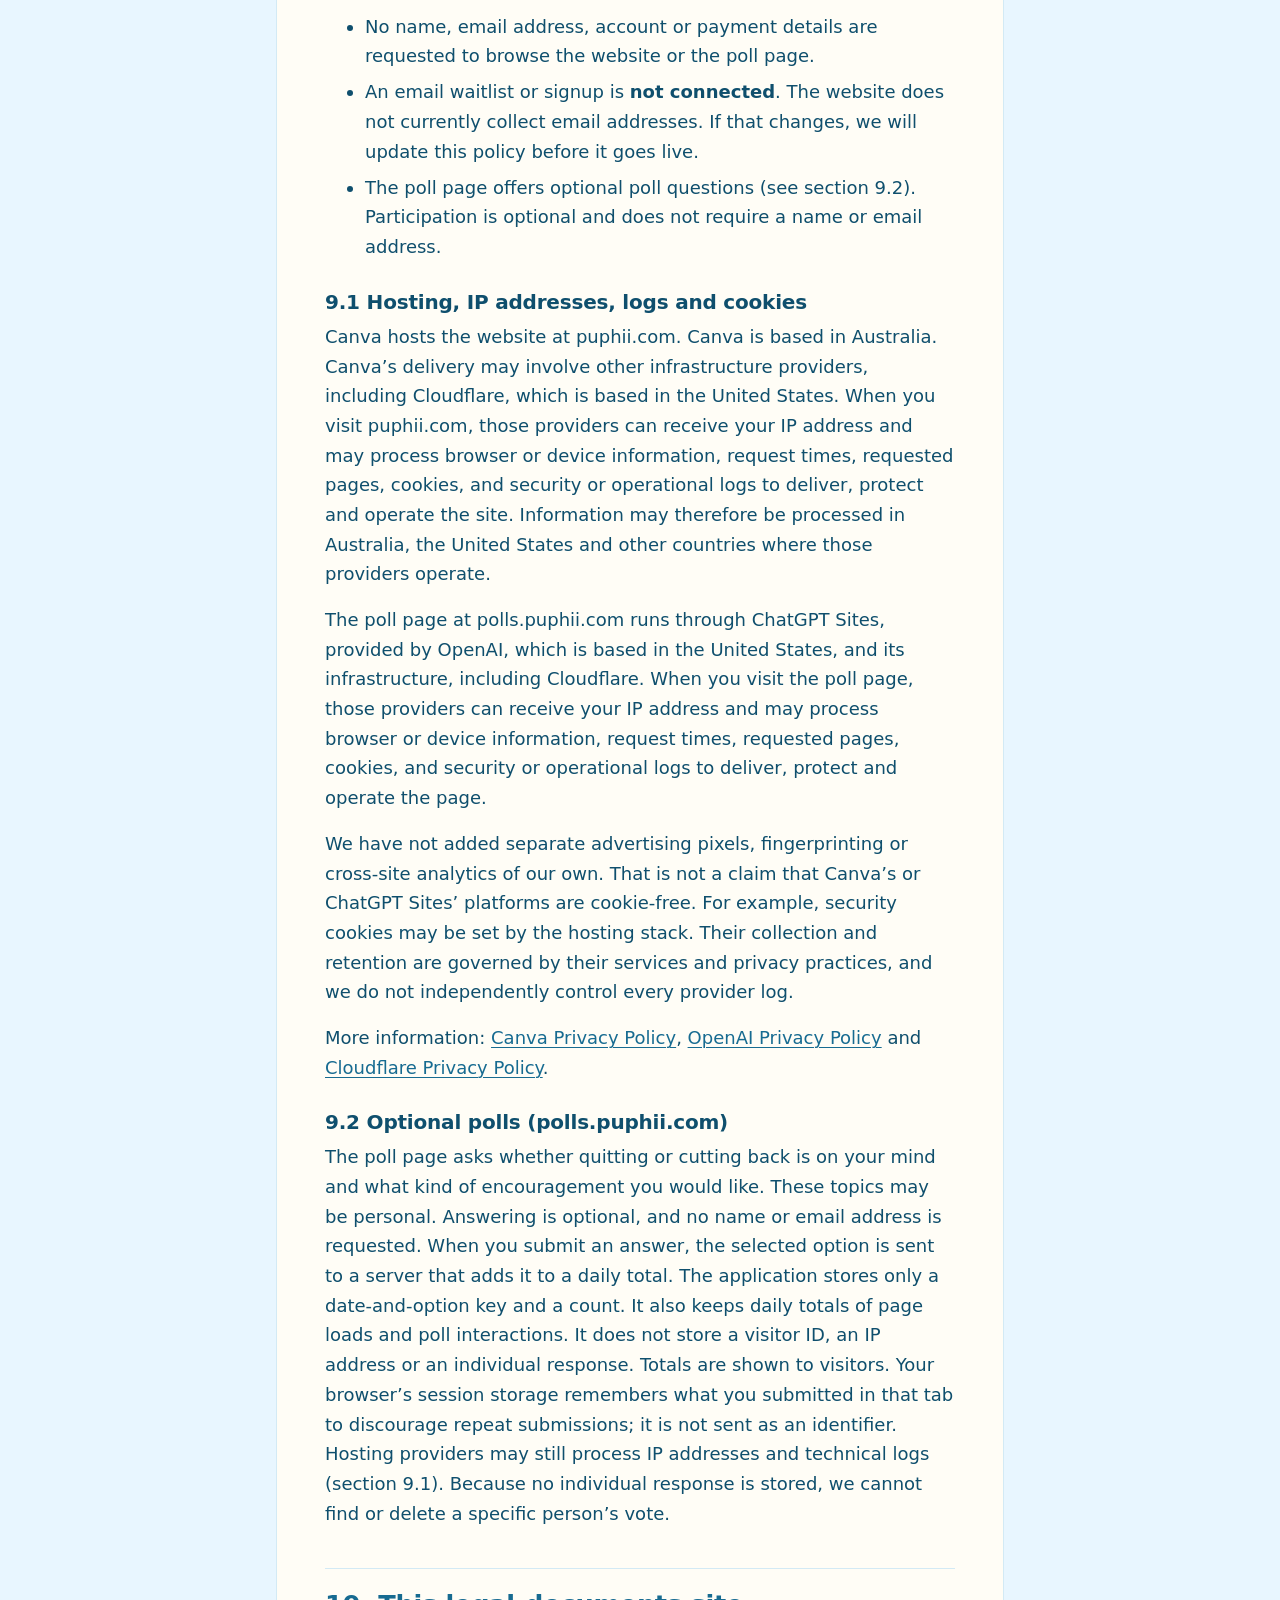
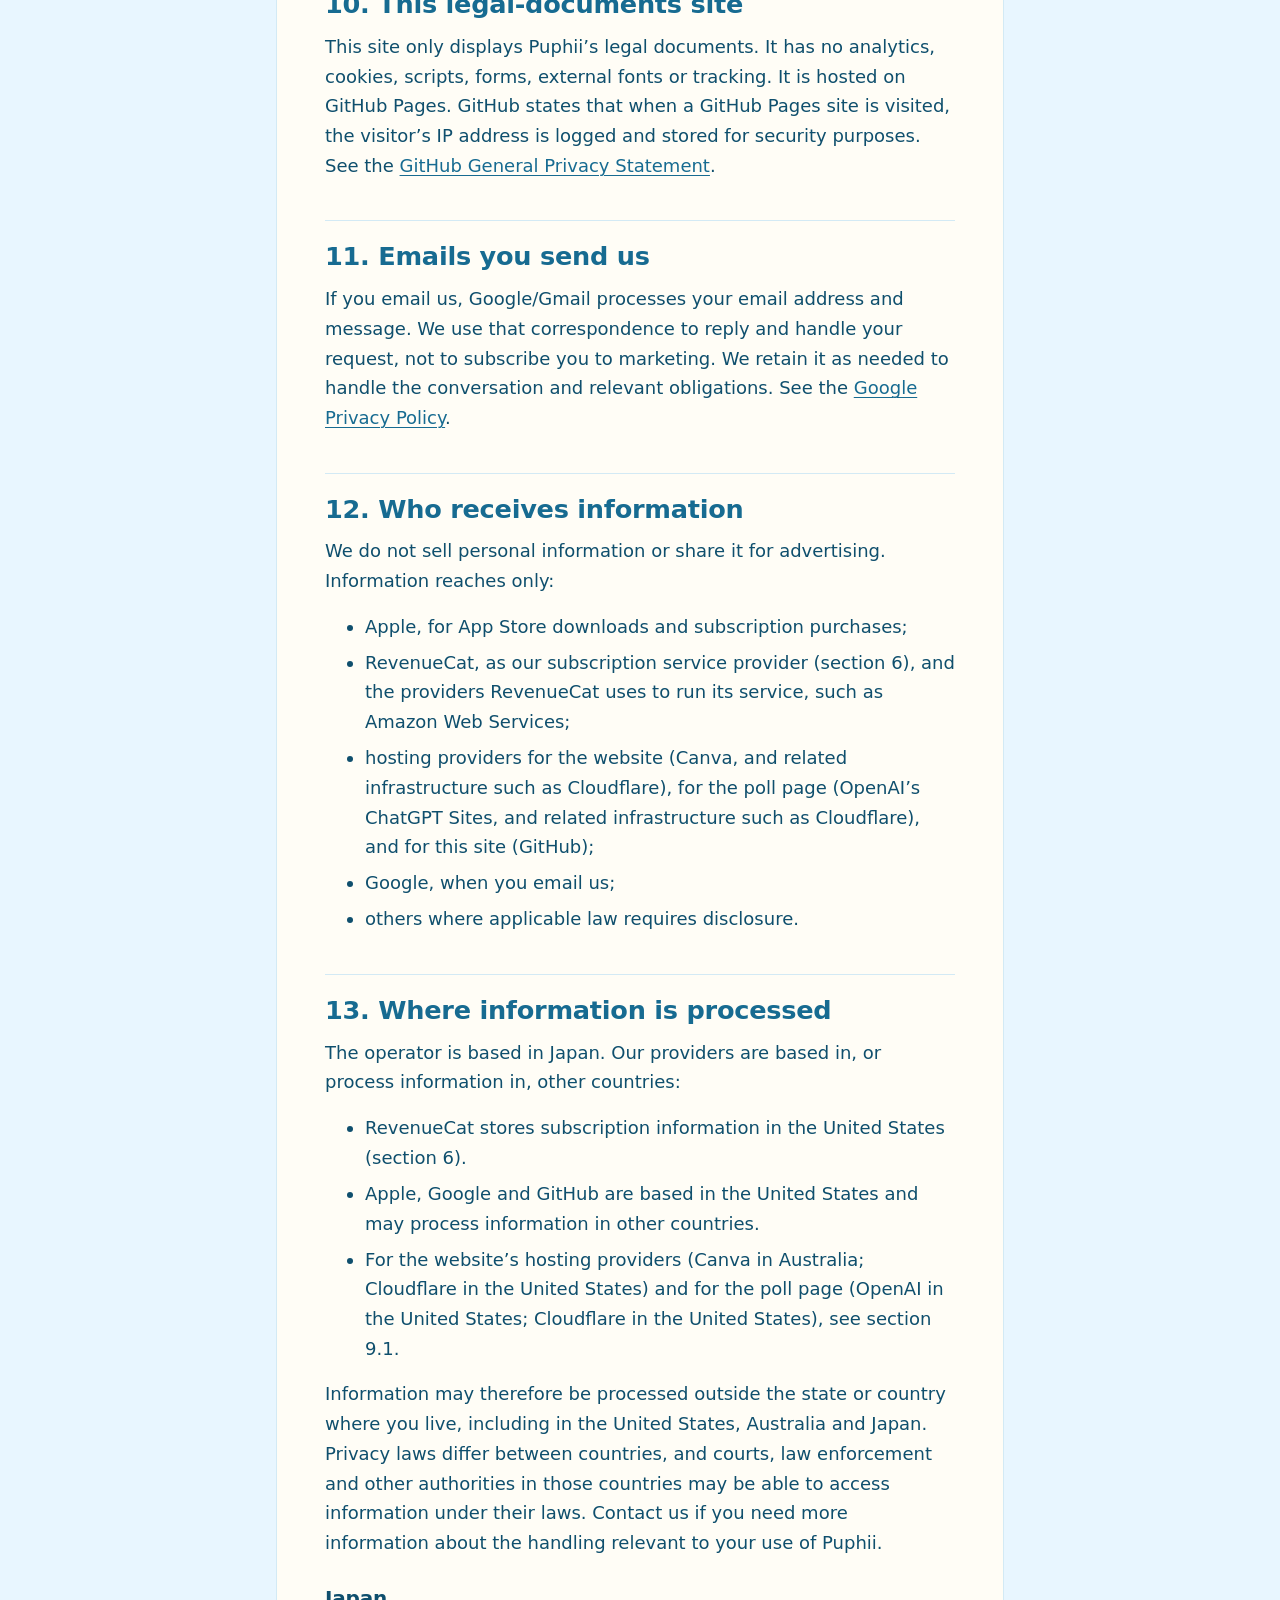
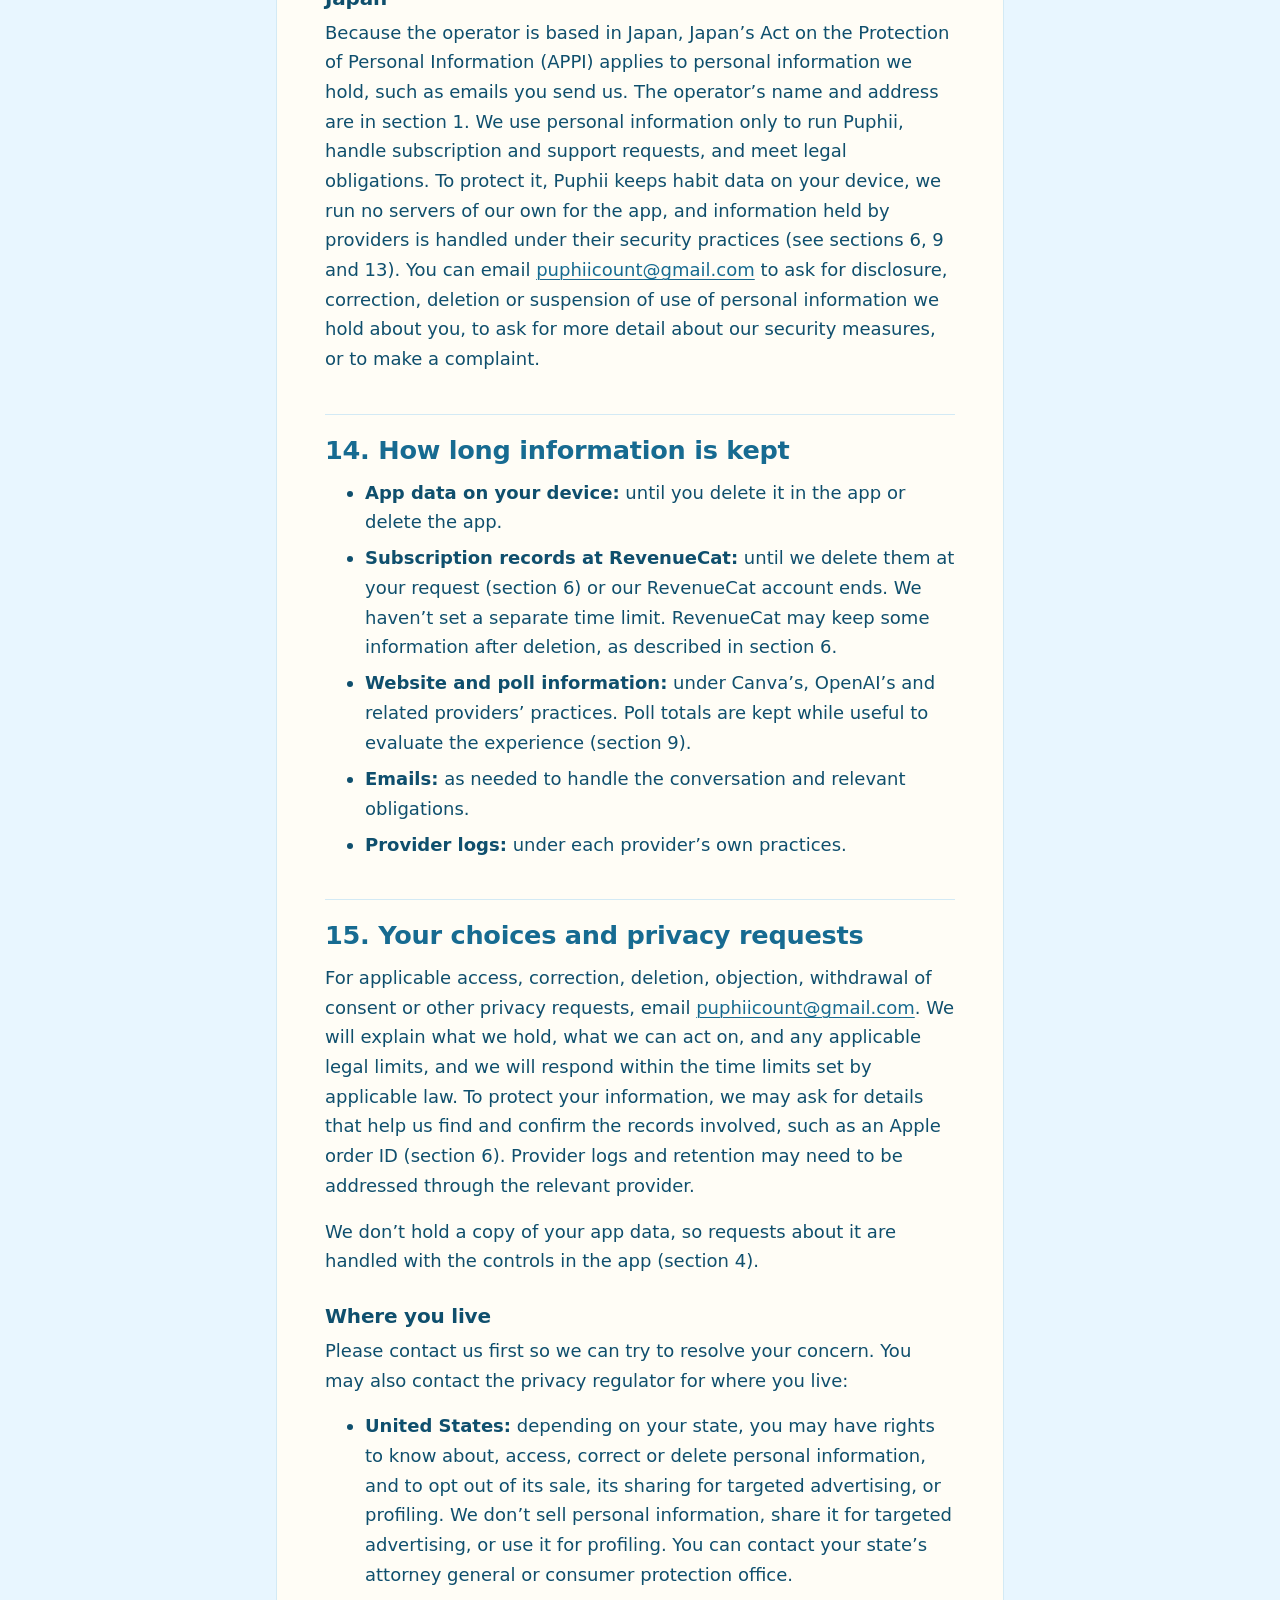
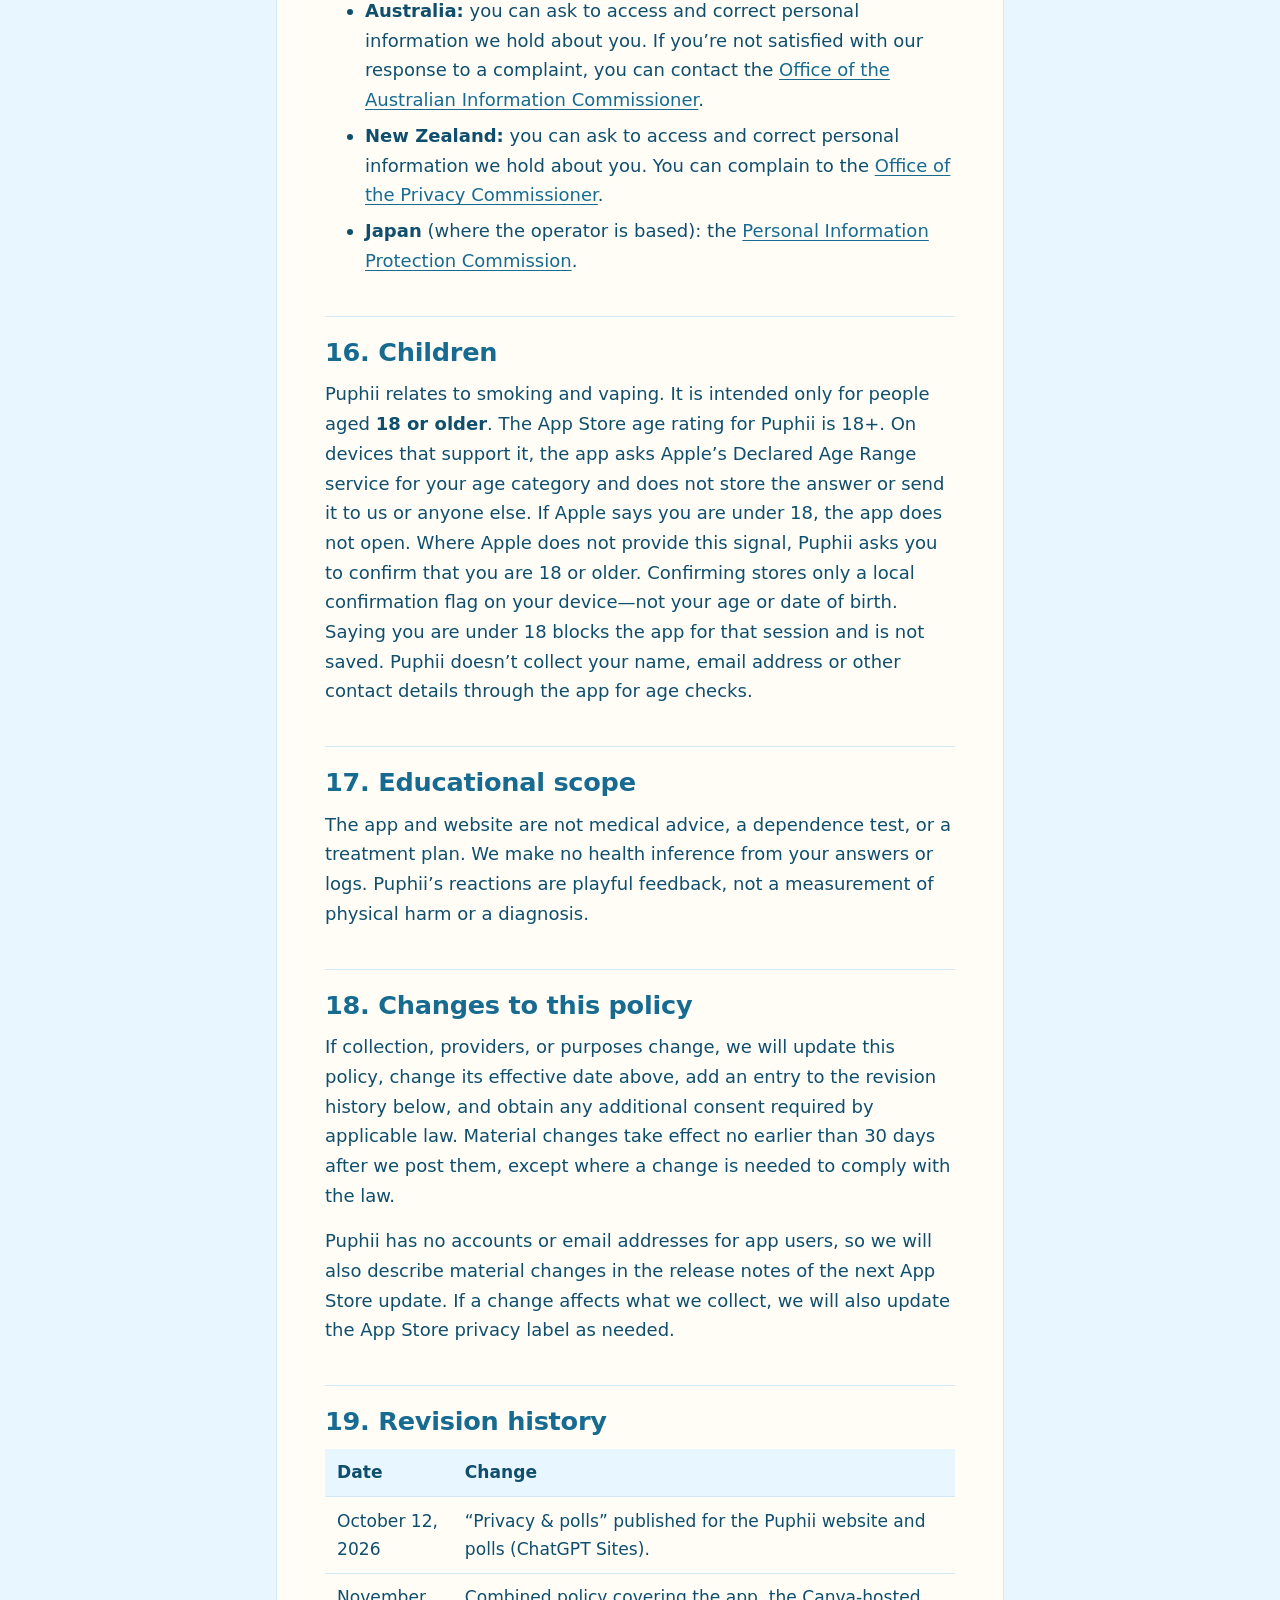
==== commit 377865aa: "Publish Puphii legal updates for current app age gate and data inventory. Effective 9 November 2026:" ====
--- a/puphii/privacy/index.html
+++ b/puphii/privacy/index.html
@@ -34,9 +34,9 @@
 
       <dl class="revision" aria-label="Revision information">
         <dt>Effective date</dt>
-        <dd><time datetime="2026-11-06">November 6, 2026</time></dd>
+        <dd><time datetime="2026-11-09">November 9, 2026</time></dd>
         <dt>Replaces</dt>
-        <dd>“Privacy &amp; polls”, last updated <time datetime="2026-10-12">October 12, 2026</time> (website and polls; that ChatGPT Sites notice is no longer online)</dd>
+        <dd>“Privacy &amp; polls”, last updated <time datetime="2026-10-12">October 12, 2026</time> (website and polls)</dd>
       </dl>
 
       <nav class="toc" aria-labelledby="toc-title">
@@ -73,8 +73,8 @@
             <li>If you use or buy Puphii Pro, Apple processes the payment and our subscription provider, RevenueCat, receives the purchase and device details needed to confirm your access. RevenueCat stores this information in the United States. It does not receive your puff logs or other app data.</li>
             <li>You can ask us to delete the subscription records RevenueCat holds (section 6).</li>
             <li>Puphii has no advertising, tracking or data sales. Apart from the subscription information in section 6 and the optional Apple reports described in section 3, we don’t receive information about how you use the app.</li>
-            <li>The website at puphii.com is hosted with Canva. No name, email address, account or payment details are requested to browse it. An email signup is not connected.</li>
-            <li>Hosting providers for the website and this site may process IP addresses and other technical information, and may set cookies needed to run the site.</li>
+            <li>The website at puphii.com is hosted with Canva, and the poll page at polls.puphii.com runs through ChatGPT Sites. No name, email address, account or payment details are requested to browse them. An email signup is not connected.</li>
+            <li>Hosting providers for the website, the poll page and this site may process IP addresses and other technical information, and may set cookies needed to run the site.</li>
           </ul>
         </div>
       </section>
@@ -89,7 +89,7 @@
         <h2 id="scope">2. What this policy covers</h2>
         <ul>
           <li><strong>The Puphii mobile app</strong> for iPhone (sections 3 to 8). Puphii is available only for iPhone, through the App Store in the United States, Australia and New Zealand. There is no Android version.</li>
-          <li><strong>The Puphii website at <a href="https://puphii.com/">puphii.com</a></strong> (section 9), hosted with Canva Website hosting, including any optional polls offered from that site.</li>
+          <li><strong>The Puphii website at <a href="https://puphii.com/">puphii.com</a></strong> and the poll page at <a href="https://polls.puphii.com/">polls.puphii.com</a> (section 9). The website is hosted with Canva Website hosting; the poll page runs through ChatGPT Sites (OpenAI).</li>
           <li><strong>This legal-documents site</strong> (section 10).</li>
         </ul>
         <p>Sections 11 to 19 apply to all three.</p>
@@ -108,6 +108,7 @@
             <tbody>
               <tr><td>Puff logs</td><td>A random ID and the time of each puff you log</td><td>No</td></tr>
               <tr><td>Skip logs</td><td>A random ID and the time of each skip you log</td><td>No</td></tr>
+              <tr><td>Setup answers</td><td>The product you use (cigarettes, vape or pods, disposable vapes, or something else), your estimated amount per day, your goal (cut down or work toward quitting) and your chosen pace. Stored on your device while you set up, before the subscription screen; once Puphii Pro is active it becomes your reduction plan. Not sent to us, RevenueCat or anyone else. Deleted by Reset everything, and by deleting Puphii. A short practice tour during setup saves nothing.</td><td>No</td></tr>
               <tr><td>Reduction plan</td><td>Your goal, targets, pauses, milestones and the days you confirmed as puff-free</td><td>No</td></tr>
               <tr><td>Settings</td><td>Reaction style, sound, haptics, and reminder on or off and its time</td><td>No</td></tr>
               <tr><td>Savings calculator</td><td>Product type, prices, usage, currency and an optional goal name and amount. No bank, card or other financial account details.</td><td>No</td></tr>
@@ -145,18 +146,11 @@
       <section aria-labelledby="app-subscriptions">
         <h2 id="app-subscriptions">6. Puphii Pro subscriptions</h2>
         <p>Puphii Pro subscriptions are sold and charged by Apple through your Apple Account. Puphii never sees your card or payment details.</p>
-        <p>Puphii uses <strong>RevenueCat</strong> (RevenueCat, Inc., United States) to check whether you have Puphii Pro, show subscription prices and free-trial eligibility, and restore purchases. Puphii connects to RevenueCat when you open the app or switch back to it, and when you buy or restore a subscription. This happens whether or not you subscribe, because the app needs to know whether access is unlocked.</p>
+        <p>Puphii uses <strong>RevenueCat</strong> (RevenueCat, Inc., United States) to check whether you have Puphii Pro, show subscription prices and free-trial eligibility, and restore purchases. Puphii connects to RevenueCat when the app starts, from time to time while you use it, and when you buy or restore a purchase. This happens whether or not you subscribe, because the app needs to know whether access is unlocked.</p>
         <h3 id="revenuecat-receives">What RevenueCat receives</h3>
-        <ul>
-          <li><strong>A RevenueCat customer ID.</strong> It is random, created on your device, and not linked to a name, email address or account. It normally stays the same until you delete the app. If you reinstall Puphii and restore purchases, RevenueCat may link the new ID with the earlier one.</li>
-          <li><strong>Your device’s identifier for vendor (IDFV).</strong> Apple assigns this ID to all apps from the same developer on your device. It resets when you delete all of that developer’s apps.</li>
-          <li><strong>Device and app details:</strong> device model, iOS version, Puphii version, preferred languages and your App Store country.</li>
-          <li><strong>Purchase information from Apple:</strong> which subscription you bought, its price and currency, transaction IDs, purchase, renewal and expiry dates, trial or introductory-offer status, and the App Store receipt.</li>
-          <li><strong>Tracking permission status.</strong> This is your device’s App Tracking Transparency status. Puphii never asks for tracking permission.</li>
-          <li><strong>Your IP address</strong>, as with any internet connection. RevenueCat’s documentation says it uses the IP address to estimate your country when the App Store country isn’t available, and does not store the IP address.</li>
-          <li><strong>Technical information about RevenueCat’s software</strong>, such as its version and whether its requests succeed, which RevenueCat may use to run and troubleshoot its service.</li>
-        </ul>
-        <p>These identifiers do not include your name or contact details. They are persistent, though, so the information is <strong>pseudonymous, not anonymous</strong>: in RevenueCat’s dashboard we can see a customer’s purchase history under these IDs, as well as totals across all customers, such as the number of subscribers and revenue.</p>
+        <p>RevenueCat receives a random customer ID, the vendor identifier (IDFV) that iOS gives apps from the same developer, your device model, iOS version, app version and build, language settings, App Store country, tracking-permission status (not determined, because Puphii never asks), and your purchase and subscription information.</p>
+        <p>Like any internet connection, the connection reveals your IP address to RevenueCat. RevenueCat’s documentation says it uses the IP address to estimate your country when the App Store country isn’t available, and does not store the IP address.</p>
+        <p>We see customer records in RevenueCat’s dashboard (customer ID, purchases, last-seen time, app and iOS version, country) and totals. They do not include your name or email address. These identifiers stay the same while Puphii is installed, so the information is <strong>pseudonymous, not anonymous</strong>.</p>
         <h3 id="revenuecat-not">What RevenueCat does not receive</h3>
         <ul>
           <li>Your puff logs, skip logs, plan, savings details, settings, game scores or Voice Pep Rally audio. They stay on your device.</li>
@@ -164,9 +158,9 @@
           <li>Puphii does not use RevenueCat’s paywall, advertising or attribution features.</li>
         </ul>
         <h3 id="revenuecat-why">Why</h3>
-        <p>Only to provide the subscription: show what can be bought, confirm what you bought, and give you access. The information is not used for advertising or to track you across other companies’ apps or websites. RevenueCat processes this information as our service provider, under its data processing agreement with us. See <a href="https://www.revenuecat.com/privacy">RevenueCat’s privacy policy</a>.</p>
+        <p>To provide the subscription (show what can be bought, confirm what you bought, and give you access) and to see overall subscription totals. The information is not used for advertising or to track you across other companies’ apps or websites. RevenueCat processes this information as our service provider, under its data processing agreement with us. See <a href="https://www.revenuecat.com/privacy">RevenueCat’s privacy policy</a>. RevenueCat uses sub-processors, all listed in its <a href="https://www.revenuecat.com/dpa">Data Processing Addendum</a>.</p>
         <h3 id="revenuecat-where">Where</h3>
-        <p>RevenueCat stores this information on Amazon Web Services servers in the United States.</p>
+        <p>RevenueCat says it stores this information on Amazon Web Services servers in the United States. Its privacy policy says information may also be processed in other countries where it or its service providers operate.</p>
         <h3 id="revenuecat-choices">Cancelling and restoring</h3>
         <p>You can manage or cancel your subscription in your iPhone’s Settings: tap your name, then Subscriptions. See Apple’s guide, <a href="https://support.apple.com/en-us/118428">Cancel a subscription from Apple</a>. Deleting Puphii doesn’t cancel a subscription.</p>
         <p>Restore Purchases, on the subscription screen, restores access to an active subscription bought with the same Apple Account (<a href="../terms/#sub-restore">Terms of Use, section 5.6</a>).</p>
@@ -194,21 +188,21 @@
 
       <section aria-labelledby="website">
         <h2 id="website">9. The Puphii website and polls</h2>
-        <p>This section covers the Puphii website at <a href="https://puphii.com/">https://puphii.com/</a>. It is published with <strong>Canva Website hosting</strong> on the custom domain puphii.com. The earlier educational site and polls described in the October 12, 2026 “Privacy &amp; polls” notice (run through ChatGPT Sites) are <strong>no longer online</strong>. This policy replaces that notice for the website.</p>
-        <ul>
-          <li>No name, email address, account or payment details are requested to browse the website.</li>
+        <p>This section covers two sites: the Puphii website at <a href="https://puphii.com/">https://puphii.com/</a>, published with <strong>Canva Website hosting</strong>, and the poll page at <a href="https://polls.puphii.com/">https://polls.puphii.com/</a>, which runs through <strong>ChatGPT Sites</strong>. This policy replaces the October 12, 2026 “Privacy &amp; polls” notice. The poll page is being updated to point here.</p>
+        <ul>
+          <li>No name, email address, account or payment details are requested to browse the website or the poll page.</li>
           <li>An email waitlist or signup is <strong>not connected</strong>. The website does not currently collect email addresses. If that changes, we will update this policy before it goes live.</li>
-          <li>The site may offer optional polls or similar questions (for example from a “Take the polls” link). Participation is optional and does not require a name or email address.</li>
+          <li>The poll page offers optional poll questions (see section 9.2). Participation is optional and does not require a name or email address.</li>
         </ul>
 
         <h3 id="website-hosting">9.1 Hosting, IP addresses, logs and cookies</h3>
-        <p>Canva hosts the site. Canva is based in Australia. Canva’s delivery may involve other infrastructure providers, including Cloudflare, which is based in the United States. When you visit puphii.com, those providers can receive your IP address and may process browser or device information, request times, requested pages, cookies, and security or operational logs to deliver, protect and operate the site. Information may therefore be processed in Australia, the United States and other countries where those providers operate.</p>
-        <p>We have not added separate advertising pixels, fingerprinting or cross-site analytics of our own. That is not a claim that Canva’s platform is cookie-free. For example, security cookies may be set by the hosting stack. Their collection and retention are governed by their services and privacy practices, and we do not independently control every provider log.</p>
-        <p>More information: <a href="https://www.canva.com/policies/privacy/">Canva Privacy Policy</a> and <a href="https://www.cloudflare.com/privacypolicy/">Cloudflare Privacy Policy</a>.</p>
-
-        <h3 id="website-polls">9.2 Optional polls</h3>
-        <p>If you use an optional poll from the website, topics may relate to smoking or vaping and may feel personal. You can skip questions or leave without answering. We do not use poll answers to create an account or marketing profile, and we do not sell poll answers for advertising.</p>
-        <p>Depending on how a poll is implemented on Canva’s platform, aggregate totals may be visible to visitors or to the operator. Hosting providers still process technical information as described in section 9.1. Please consider that limitation before submitting.</p>
+        <p>Canva hosts the website at puphii.com. Canva is based in Australia. Canva’s delivery may involve other infrastructure providers, including Cloudflare, which is based in the United States. When you visit puphii.com, those providers can receive your IP address and may process browser or device information, request times, requested pages, cookies, and security or operational logs to deliver, protect and operate the site. Information may therefore be processed in Australia, the United States and other countries where those providers operate.</p>
+        <p>The poll page at polls.puphii.com runs through ChatGPT Sites, provided by OpenAI, which is based in the United States, and its infrastructure, including Cloudflare. When you visit the poll page, those providers can receive your IP address and may process browser or device information, request times, requested pages, cookies, and security or operational logs to deliver, protect and operate the page.</p>
+        <p>We have not added separate advertising pixels, fingerprinting or cross-site analytics of our own. That is not a claim that Canva’s or ChatGPT Sites’ platforms are cookie-free. For example, security cookies may be set by the hosting stack. Their collection and retention are governed by their services and privacy practices, and we do not independently control every provider log.</p>
+        <p>More information: <a href="https://www.canva.com/policies/privacy/">Canva Privacy Policy</a>, <a href="https://openai.com/policies/privacy-policy/">OpenAI Privacy Policy</a> and <a href="https://www.cloudflare.com/privacypolicy/">Cloudflare Privacy Policy</a>.</p>
+
+        <h3 id="website-polls">9.2 Optional polls (polls.puphii.com)</h3>
+        <p>The poll page asks whether quitting or cutting back is on your mind and what kind of encouragement you would like. These topics may be personal. Answering is optional, and no name or email address is requested. When you submit an answer, the selected option is sent to a server that adds it to a daily total. The application stores only a date-and-option key and a count. It also keeps daily totals of page loads and poll interactions. It does not store a visitor ID, an IP address or an individual response. Totals are shown to visitors. Your browser’s session storage remembers what you submitted in that tab to discourage repeat submissions; it is not sent as an identifier. Hosting providers may still process IP addresses and technical logs (section 9.1). Because no individual response is stored, we cannot find or delete a specific person’s vote.</p>
       </section>
 
       <section aria-labelledby="legal-site">
@@ -227,7 +221,7 @@
         <ul>
           <li>Apple, for App Store downloads and subscription purchases;</li>
           <li>RevenueCat, as our subscription service provider (section 6), and the providers RevenueCat uses to run its service, such as Amazon Web Services;</li>
-          <li>hosting providers for the website (Canva, and related infrastructure such as Cloudflare) and for this site (GitHub);</li>
+          <li>hosting providers for the website (Canva, and related infrastructure such as Cloudflare), for the poll page (OpenAI’s ChatGPT Sites, and related infrastructure such as Cloudflare), and for this site (GitHub);</li>
           <li>Google, when you email us;</li>
           <li>others where applicable law requires disclosure.</li>
         </ul>
@@ -239,7 +233,7 @@
         <ul>
           <li>RevenueCat stores subscription information in the United States (section 6).</li>
           <li>Apple, Google and GitHub are based in the United States and may process information in other countries.</li>
-          <li>For the website’s hosting providers (Canva in Australia; Cloudflare in the United States), see section 9.1.</li>
+          <li>For the website’s hosting providers (Canva in Australia; Cloudflare in the United States) and for the poll page (OpenAI in the United States; Cloudflare in the United States), see section 9.1.</li>
         </ul>
         <p>Information may therefore be processed outside the state or country where you live, including in the United States, Australia and Japan. Privacy laws differ between countries, and courts, law enforcement and other authorities in those countries may be able to access information under their laws. Contact us if you need more information about the handling relevant to your use of Puphii.</p>
         <h3 id="japan">Japan</h3>
@@ -251,7 +245,7 @@
         <ul>
           <li><strong>App data on your device:</strong> until you delete it in the app or delete the app.</li>
           <li><strong>Subscription records at RevenueCat:</strong> until we delete them at your request (section 6) or our RevenueCat account ends. We haven’t set a separate time limit. RevenueCat may keep some information after deletion, as described in section 6.</li>
-          <li><strong>Website and poll information:</strong> under Canva’s and related providers’ practices, and while any aggregate totals remain useful to evaluate the experience (section 9).</li>
+          <li><strong>Website and poll information:</strong> under Canva’s, OpenAI’s and related providers’ practices. Poll totals are kept while useful to evaluate the experience (section 9).</li>
           <li><strong>Emails:</strong> as needed to handle the conversation and relevant obligations.</li>
           <li><strong>Provider logs:</strong> under each provider’s own practices.</li>
         </ul>
@@ -273,7 +267,7 @@
 
       <section aria-labelledby="children">
         <h2 id="children">16. Children</h2>
-        <p>Puphii relates to smoking and vaping. It is intended only for people aged <strong>18 or older</strong>. The App Store age rating for Puphii is 18+. Puphii doesn’t ask for your age or date of birth, and it doesn’t check ages in the app. It doesn’t collect your name, email address or other contact details through the app.</p>
+        <p>Puphii relates to smoking and vaping. It is intended only for people aged <strong>18 or older</strong>. The App Store age rating for Puphii is 18+. On devices that support it, the app asks Apple’s Declared Age Range service for your age category and does not store the answer or send it to us or anyone else. If Apple says you are under 18, the app does not open. Where Apple does not provide this signal, Puphii asks you to confirm that you are 18 or older. Confirming stores only a local confirmation flag on your device—not your age or date of birth. Saying you are under 18 blocks the app for that session and is not saved. Puphii doesn’t collect your name, email address or other contact details through the app for age checks.</p>
       </section>
 
       <section aria-labelledby="educational-scope">
@@ -295,8 +289,9 @@
               <tr><th scope="col">Date</th><th scope="col">Change</th></tr>
             </thead>
             <tbody>
-              <tr><td><time datetime="2026-10-12">October 12, 2026</time></td><td>“Privacy &amp; polls” published for the Puphii website and polls (ChatGPT Sites; no longer online).</td></tr>
+              <tr><td><time datetime="2026-10-12">October 12, 2026</time></td><td>“Privacy &amp; polls” published for the Puphii website and polls (ChatGPT Sites).</td></tr>
               <tr><td><time datetime="2026-11-06">November 6, 2026</time></td><td>Combined policy covering the app, the Canva-hosted website at puphii.com, and this site. Same day: Voice Pep Rally, skip logs, SOS links, backup wording and locked-screen Data Management described.</td></tr>
+              <tr><td><time datetime="2026-11-09">November 9, 2026</time></td><td>Described the in-app 18+ age gate (Apple Declared Age Range and on-device confirmation), setup answers stored on device, and the live poll page at polls.puphii.com (ChatGPT Sites).</td></tr>
             </tbody>
           </table>
         </div>
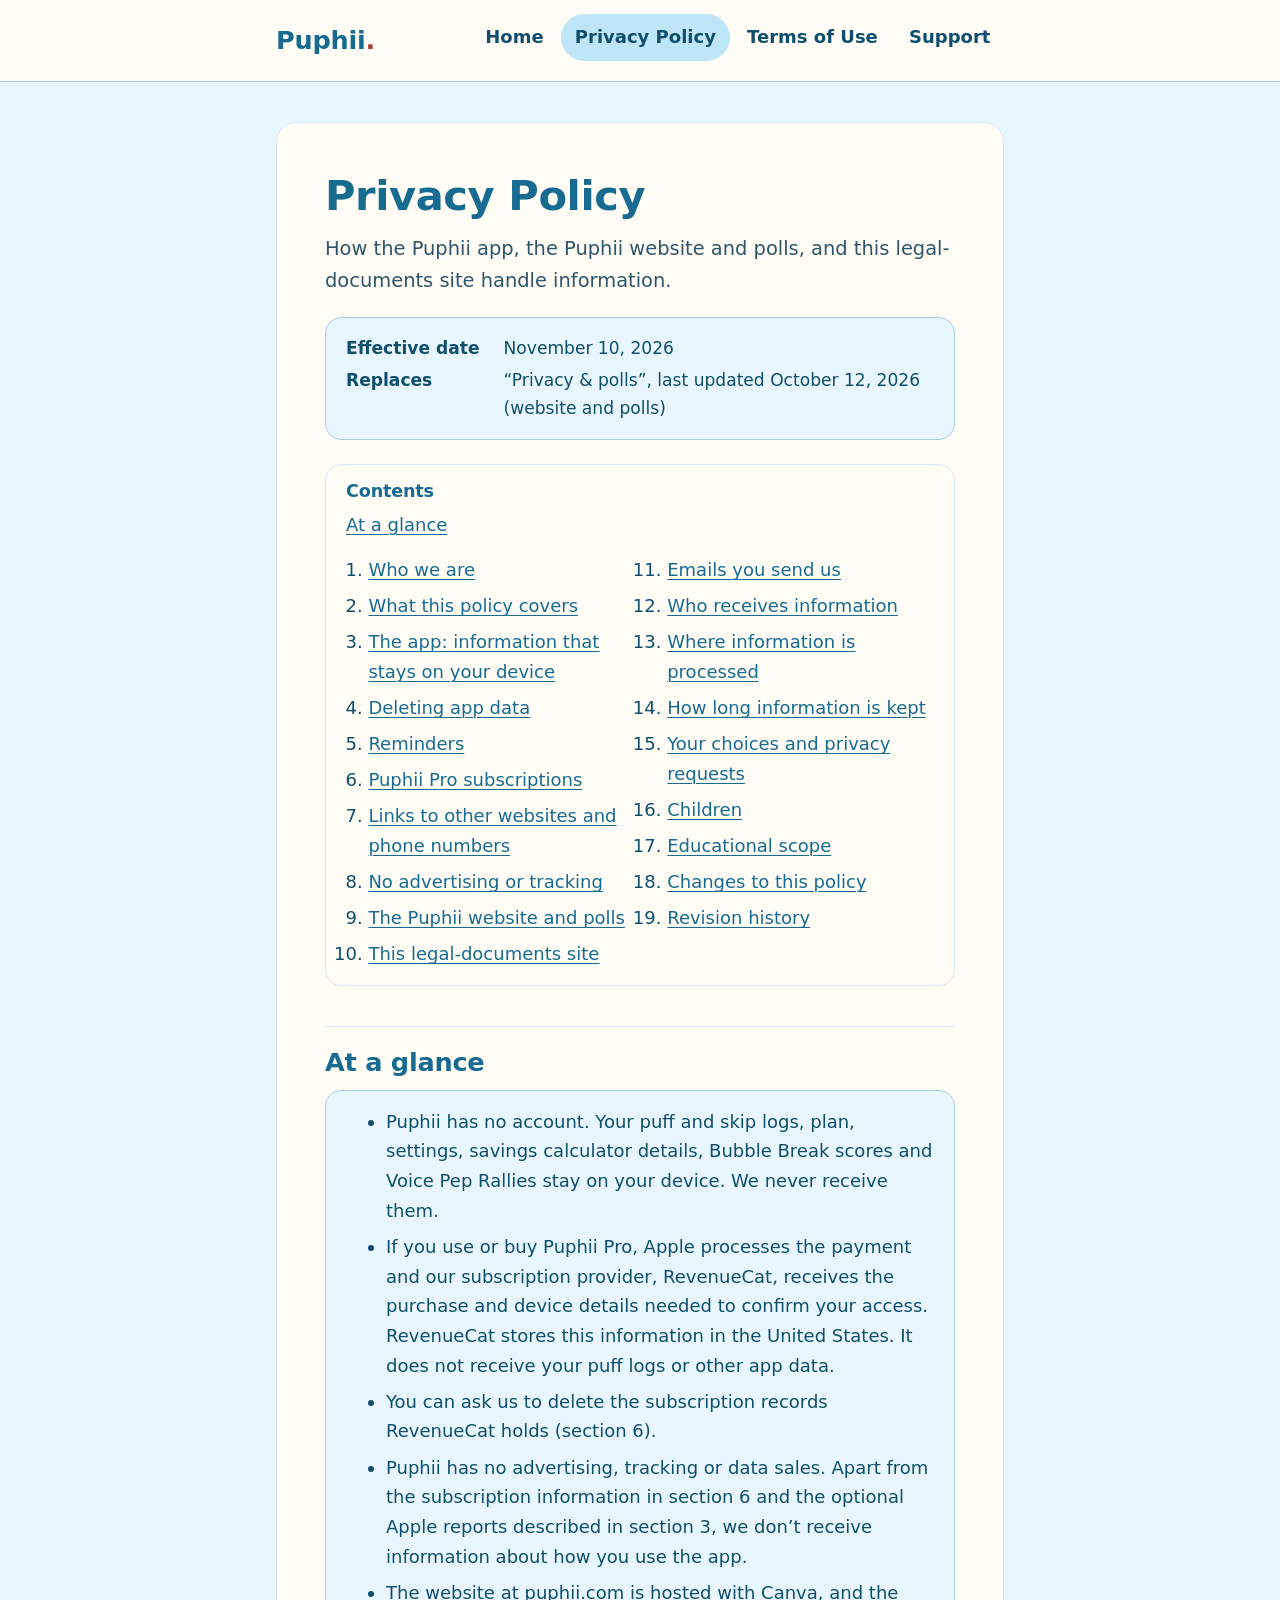
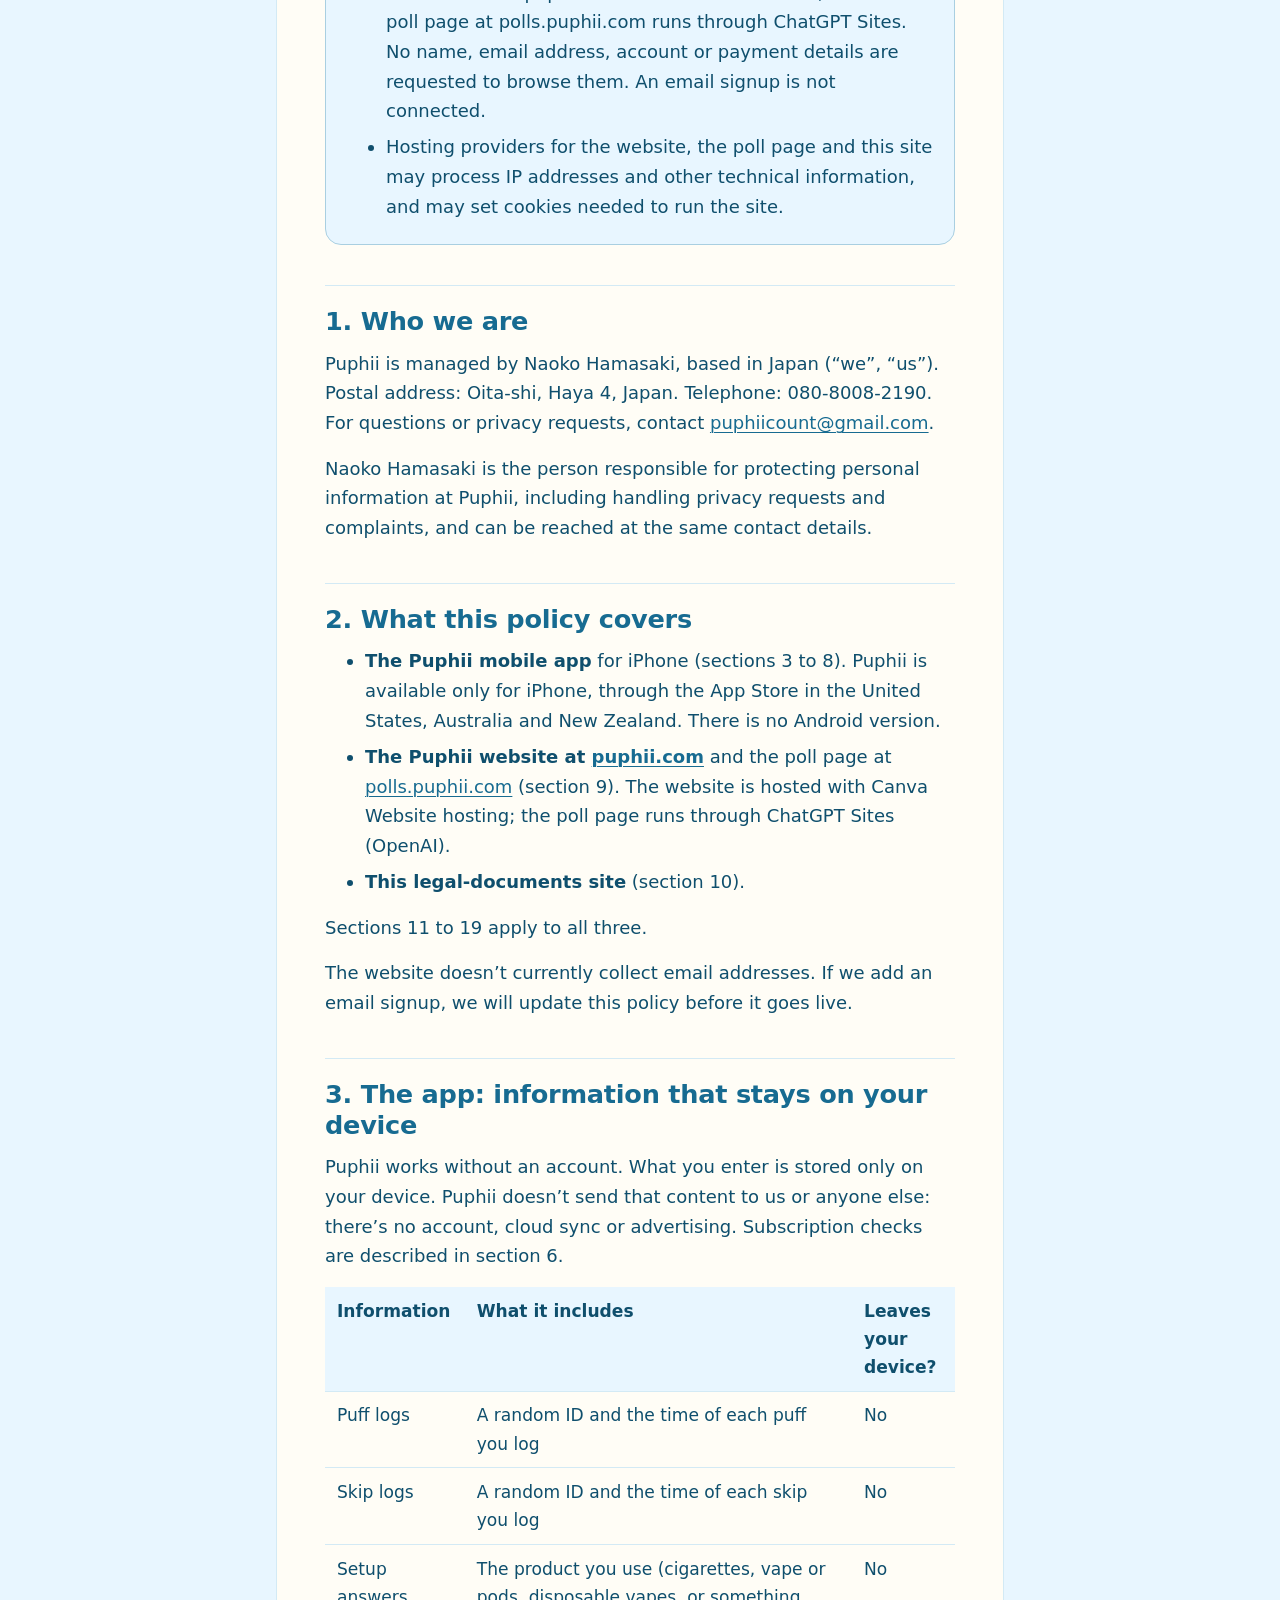
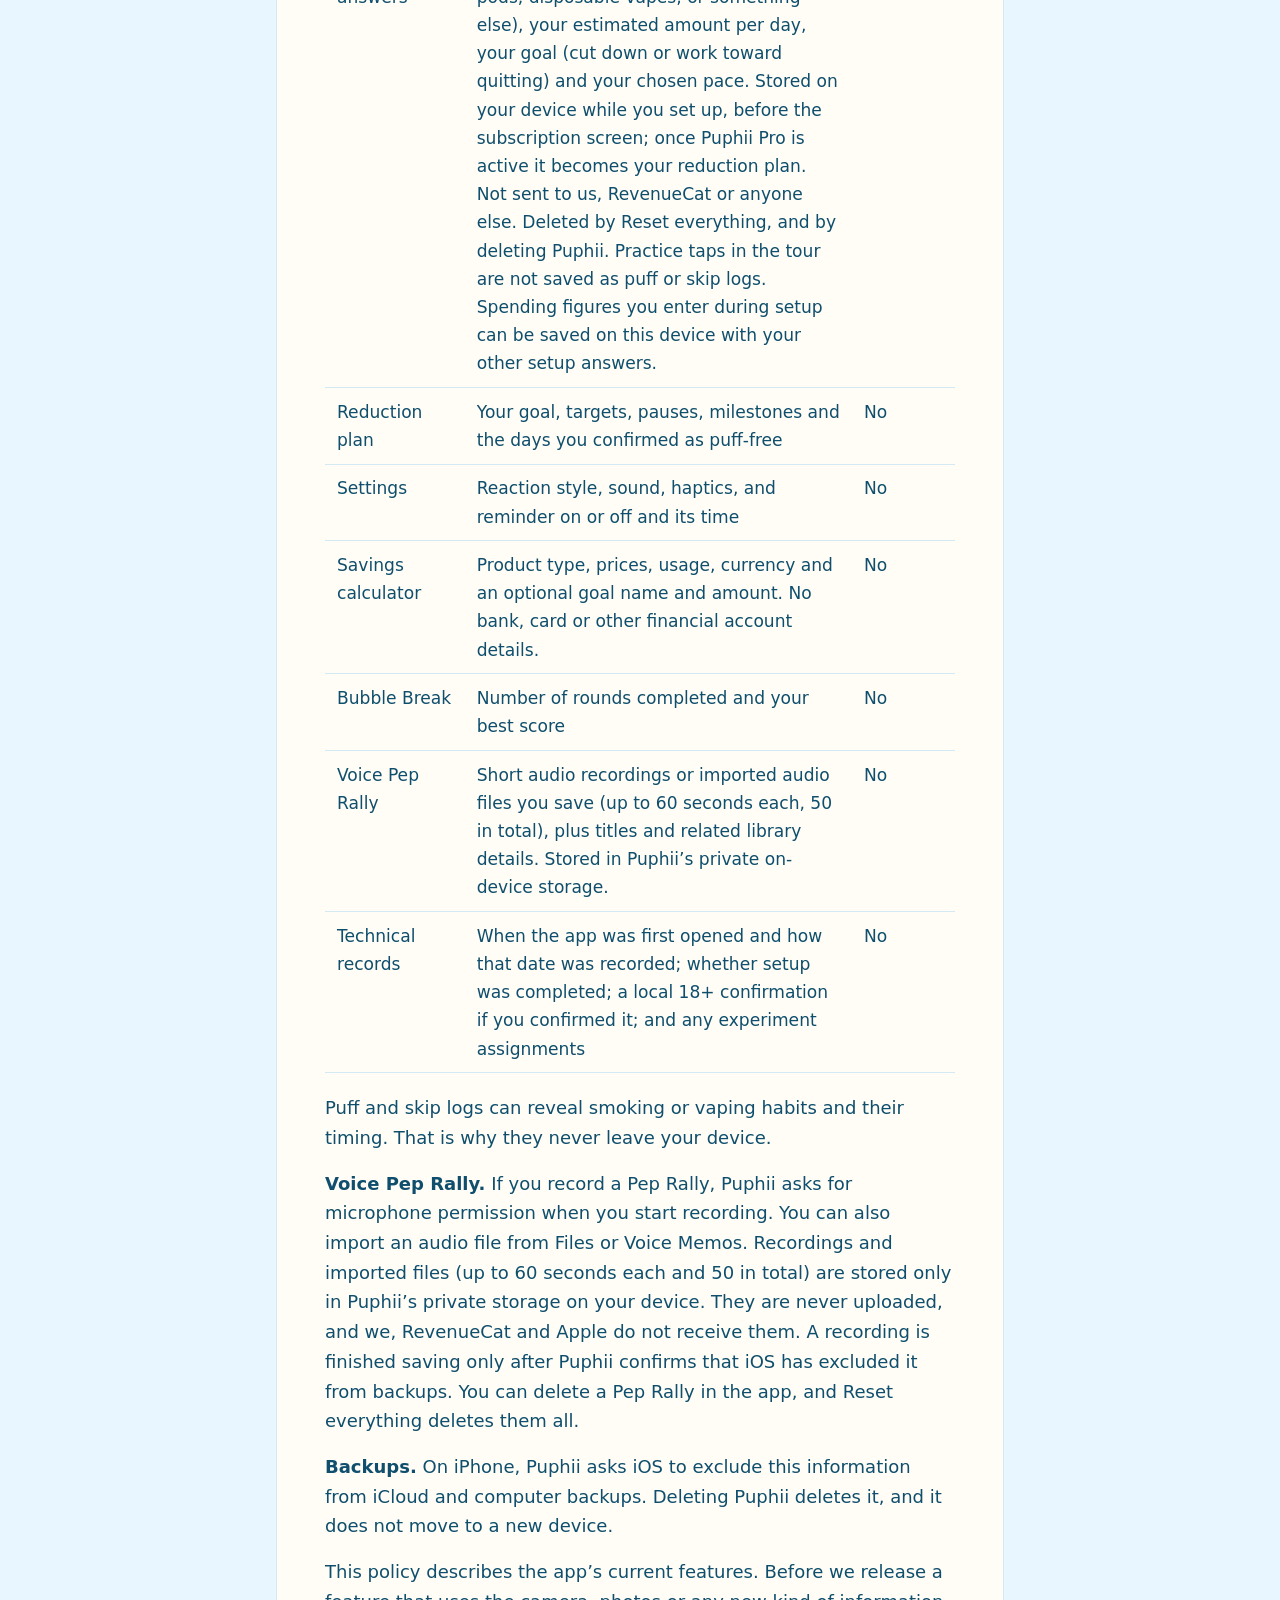
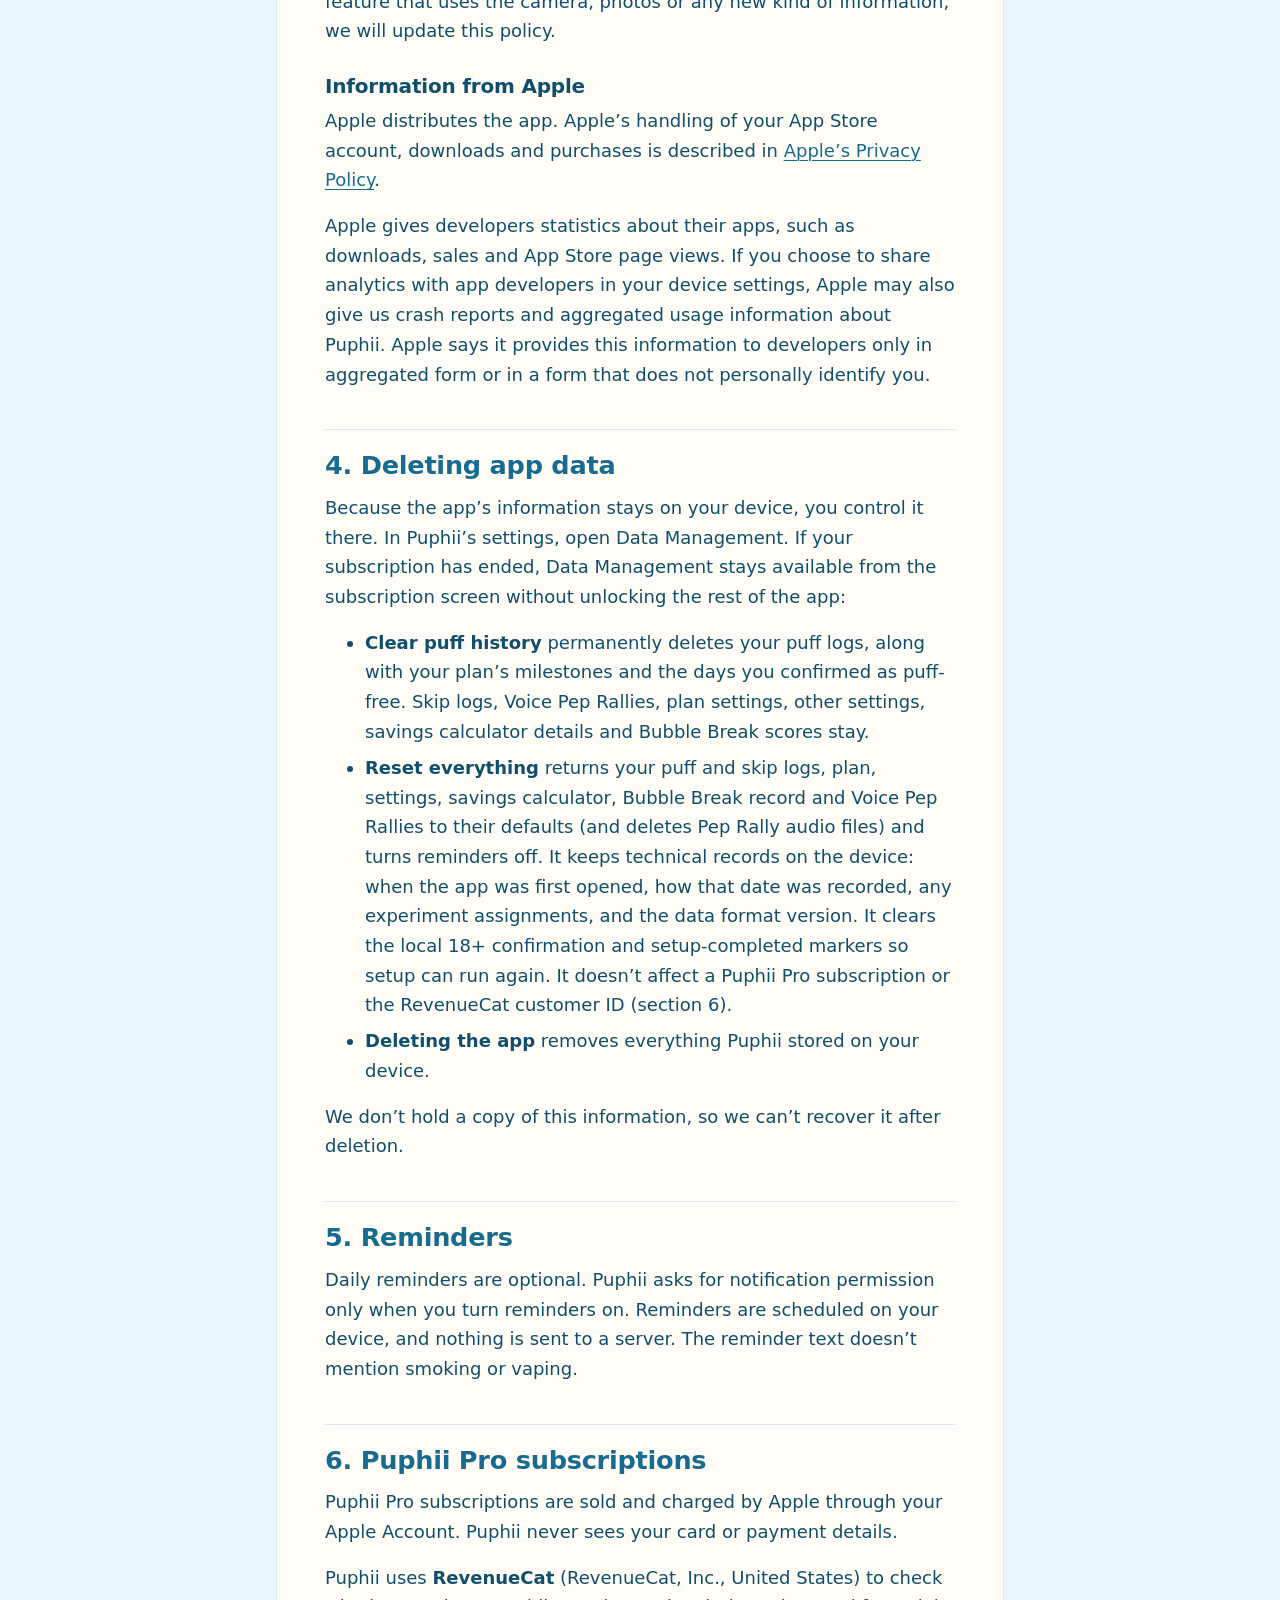
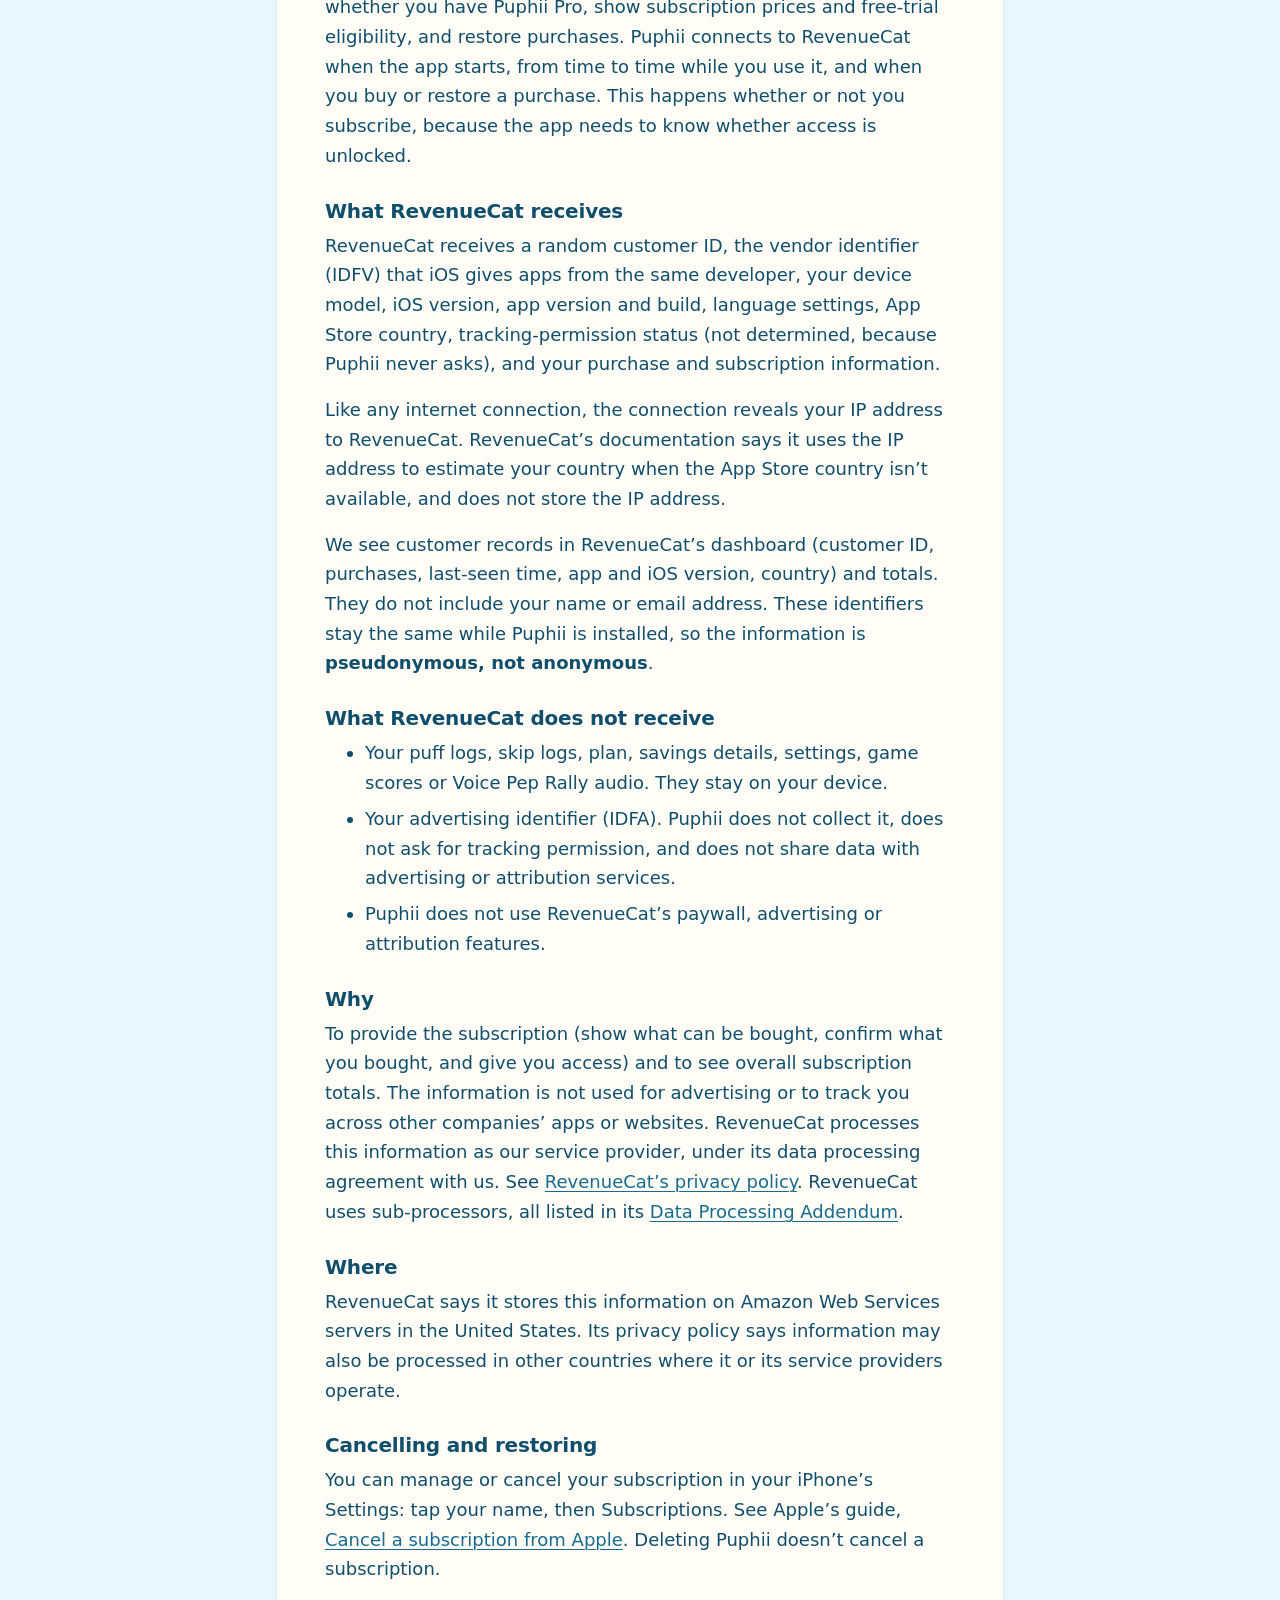
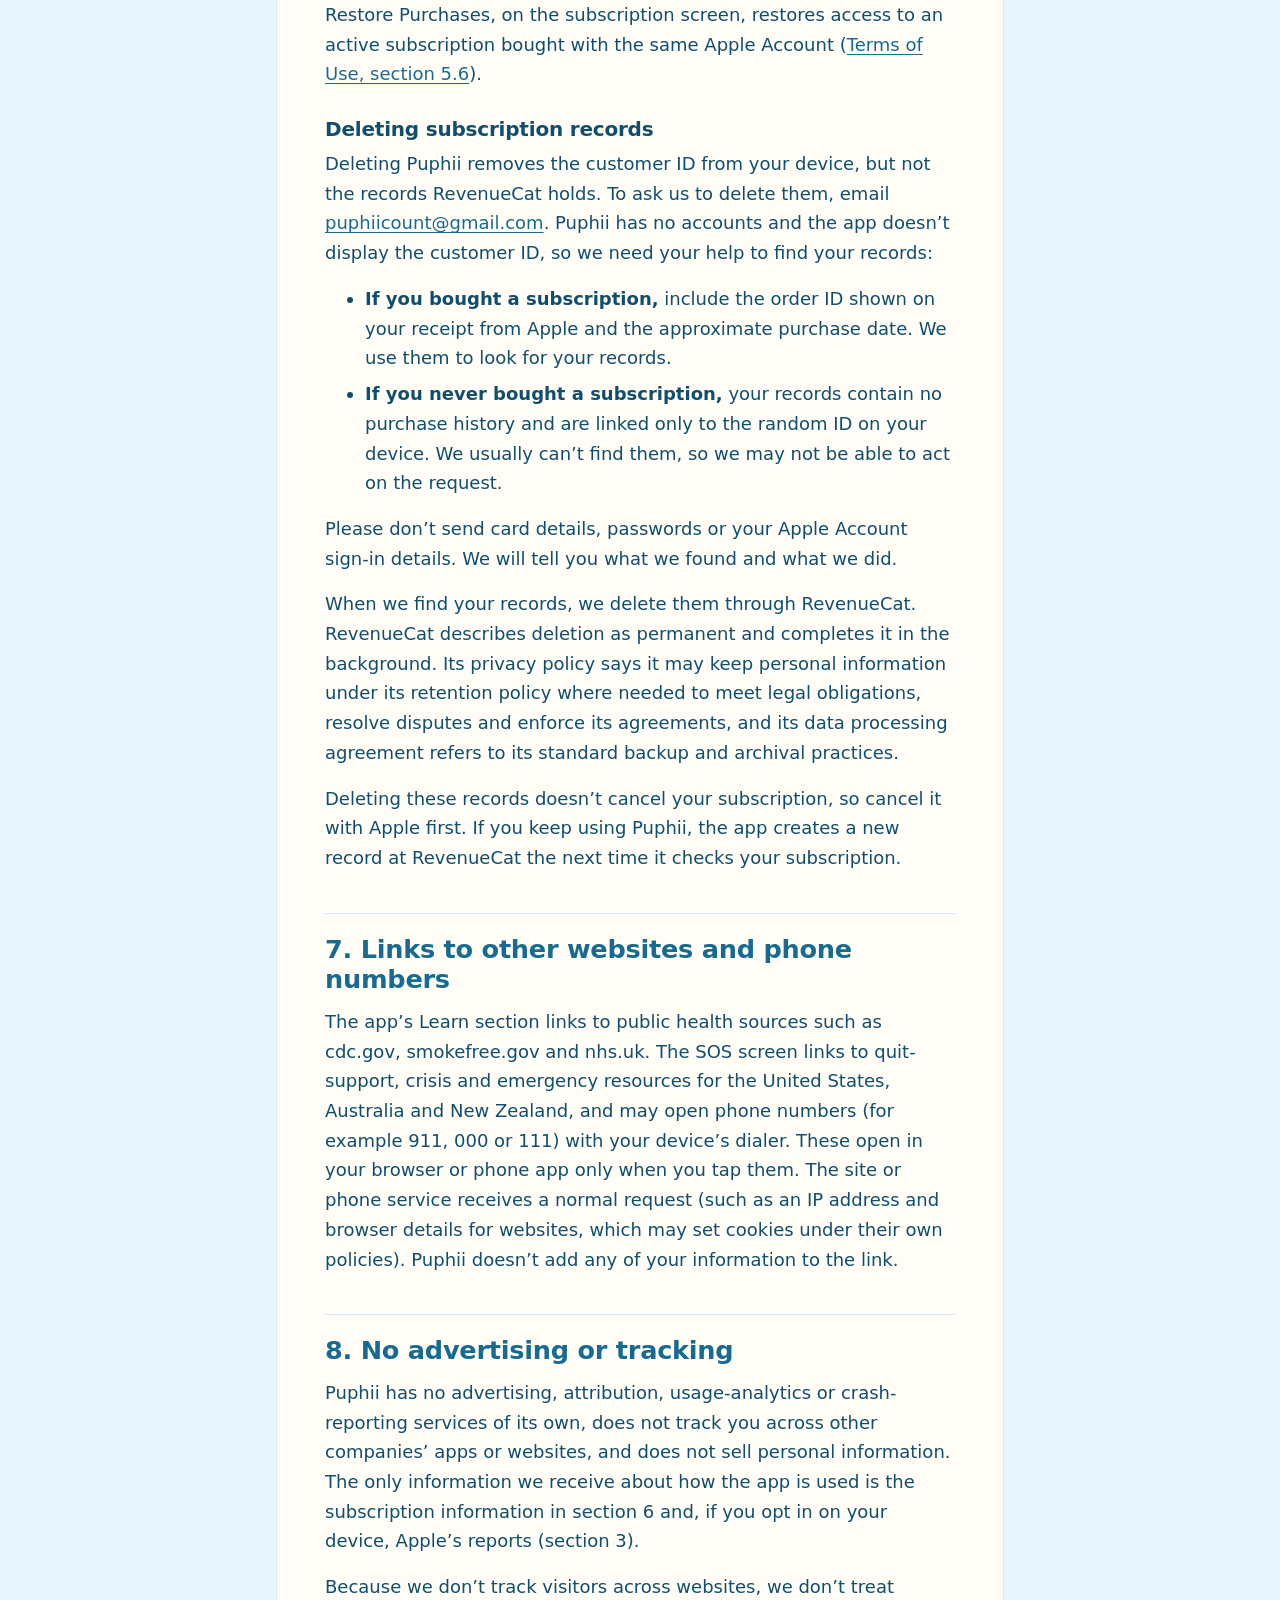
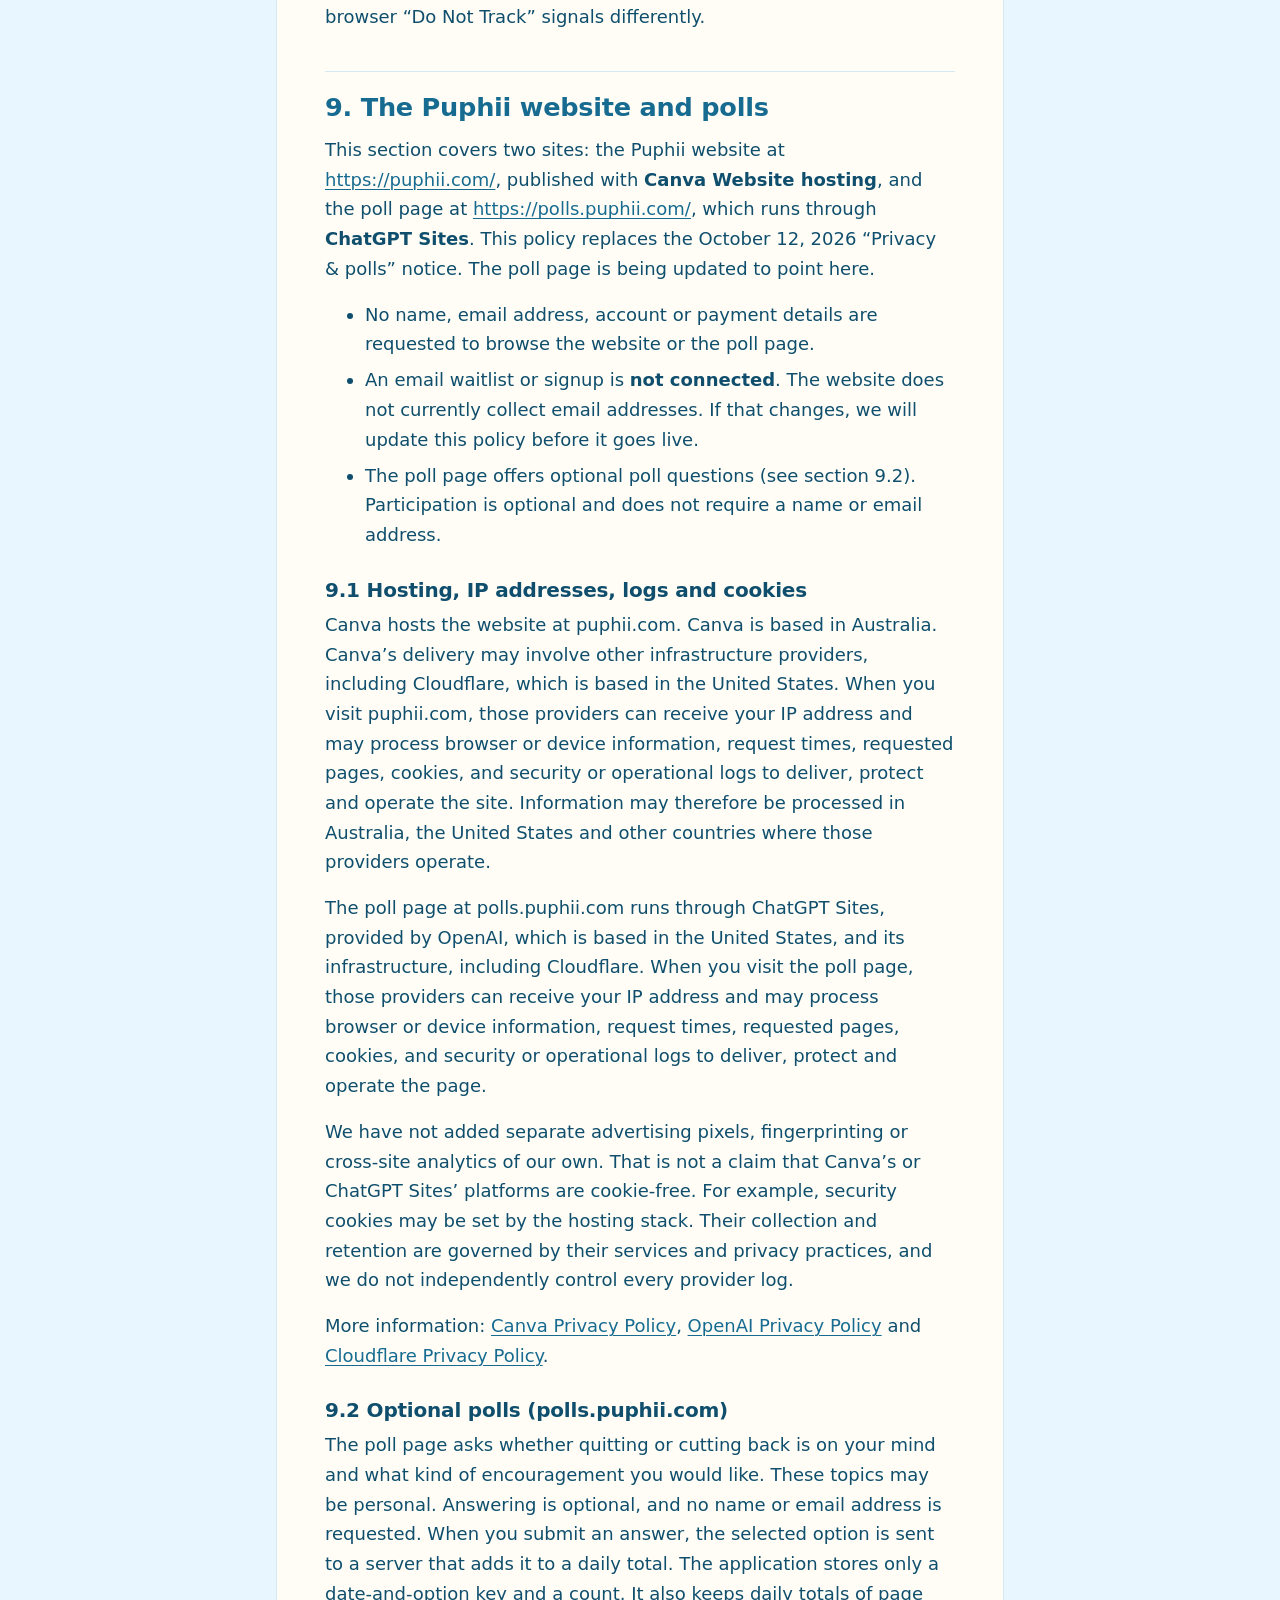
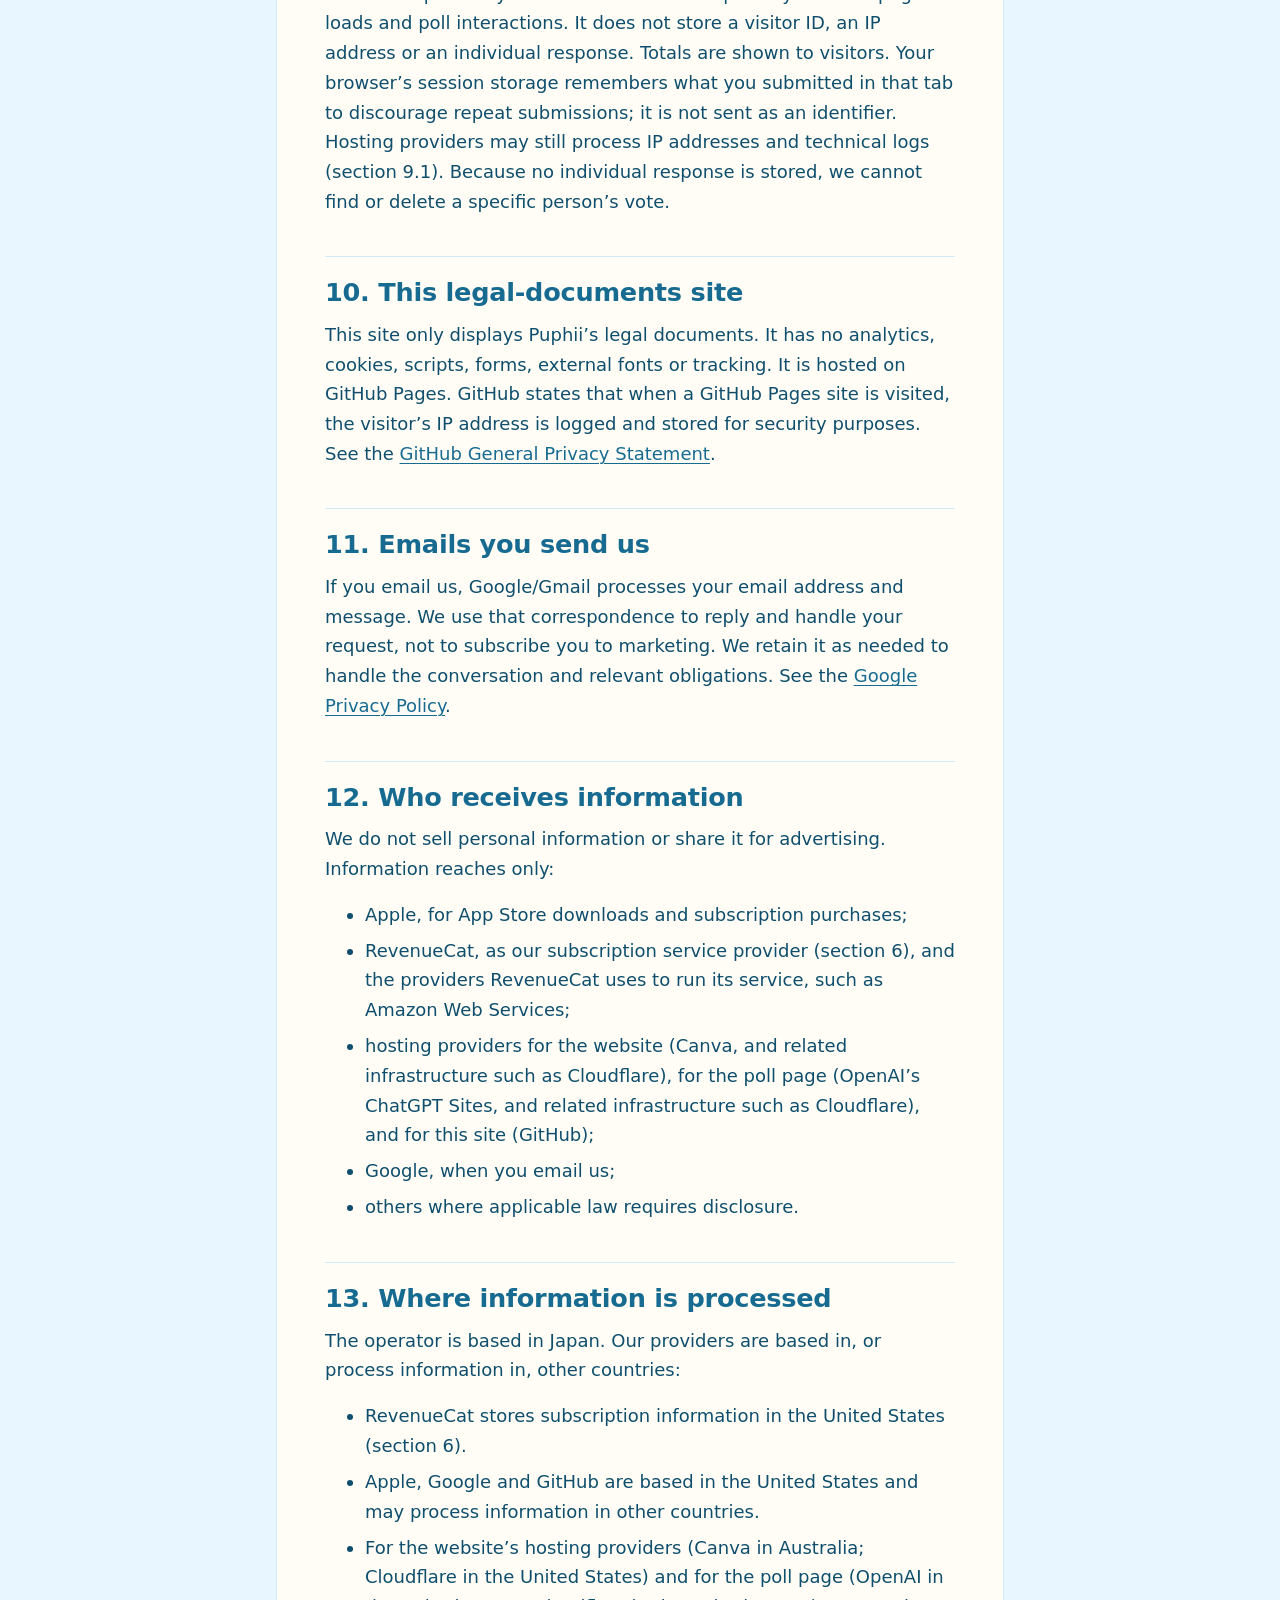
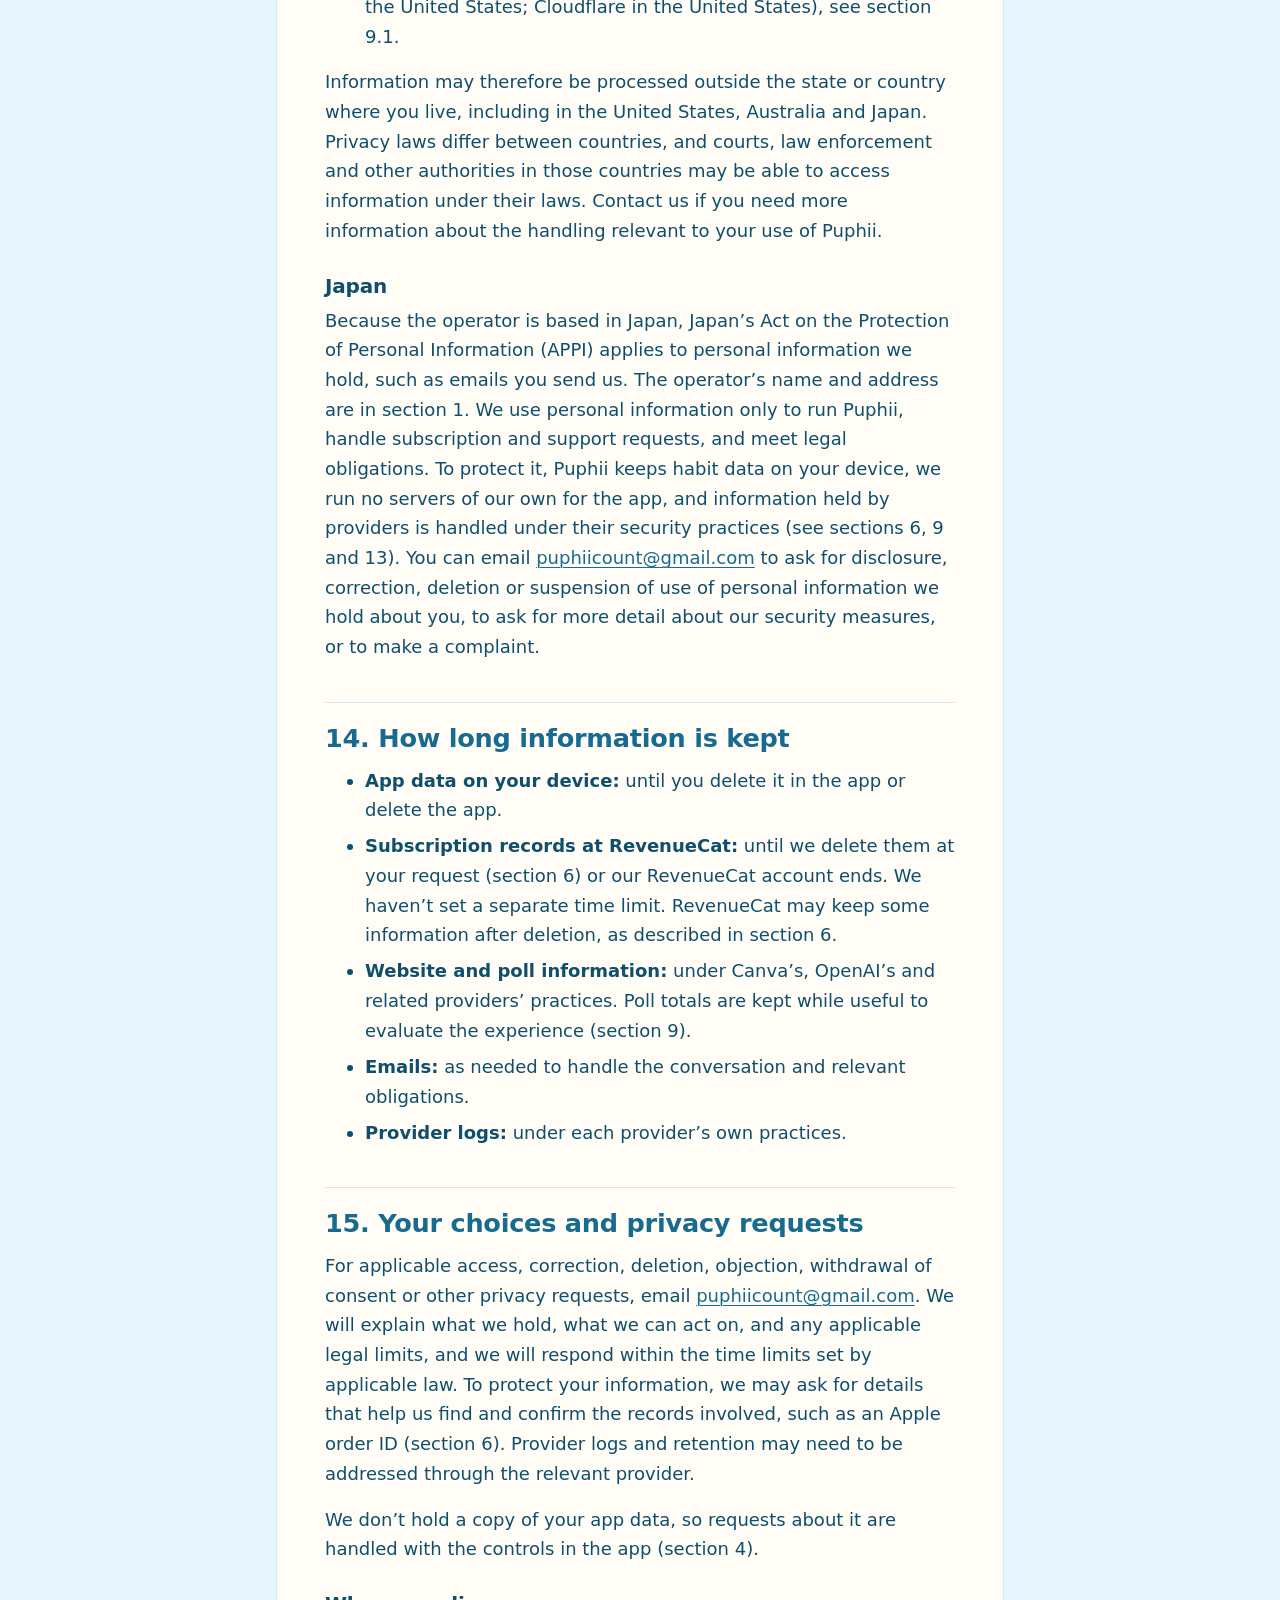
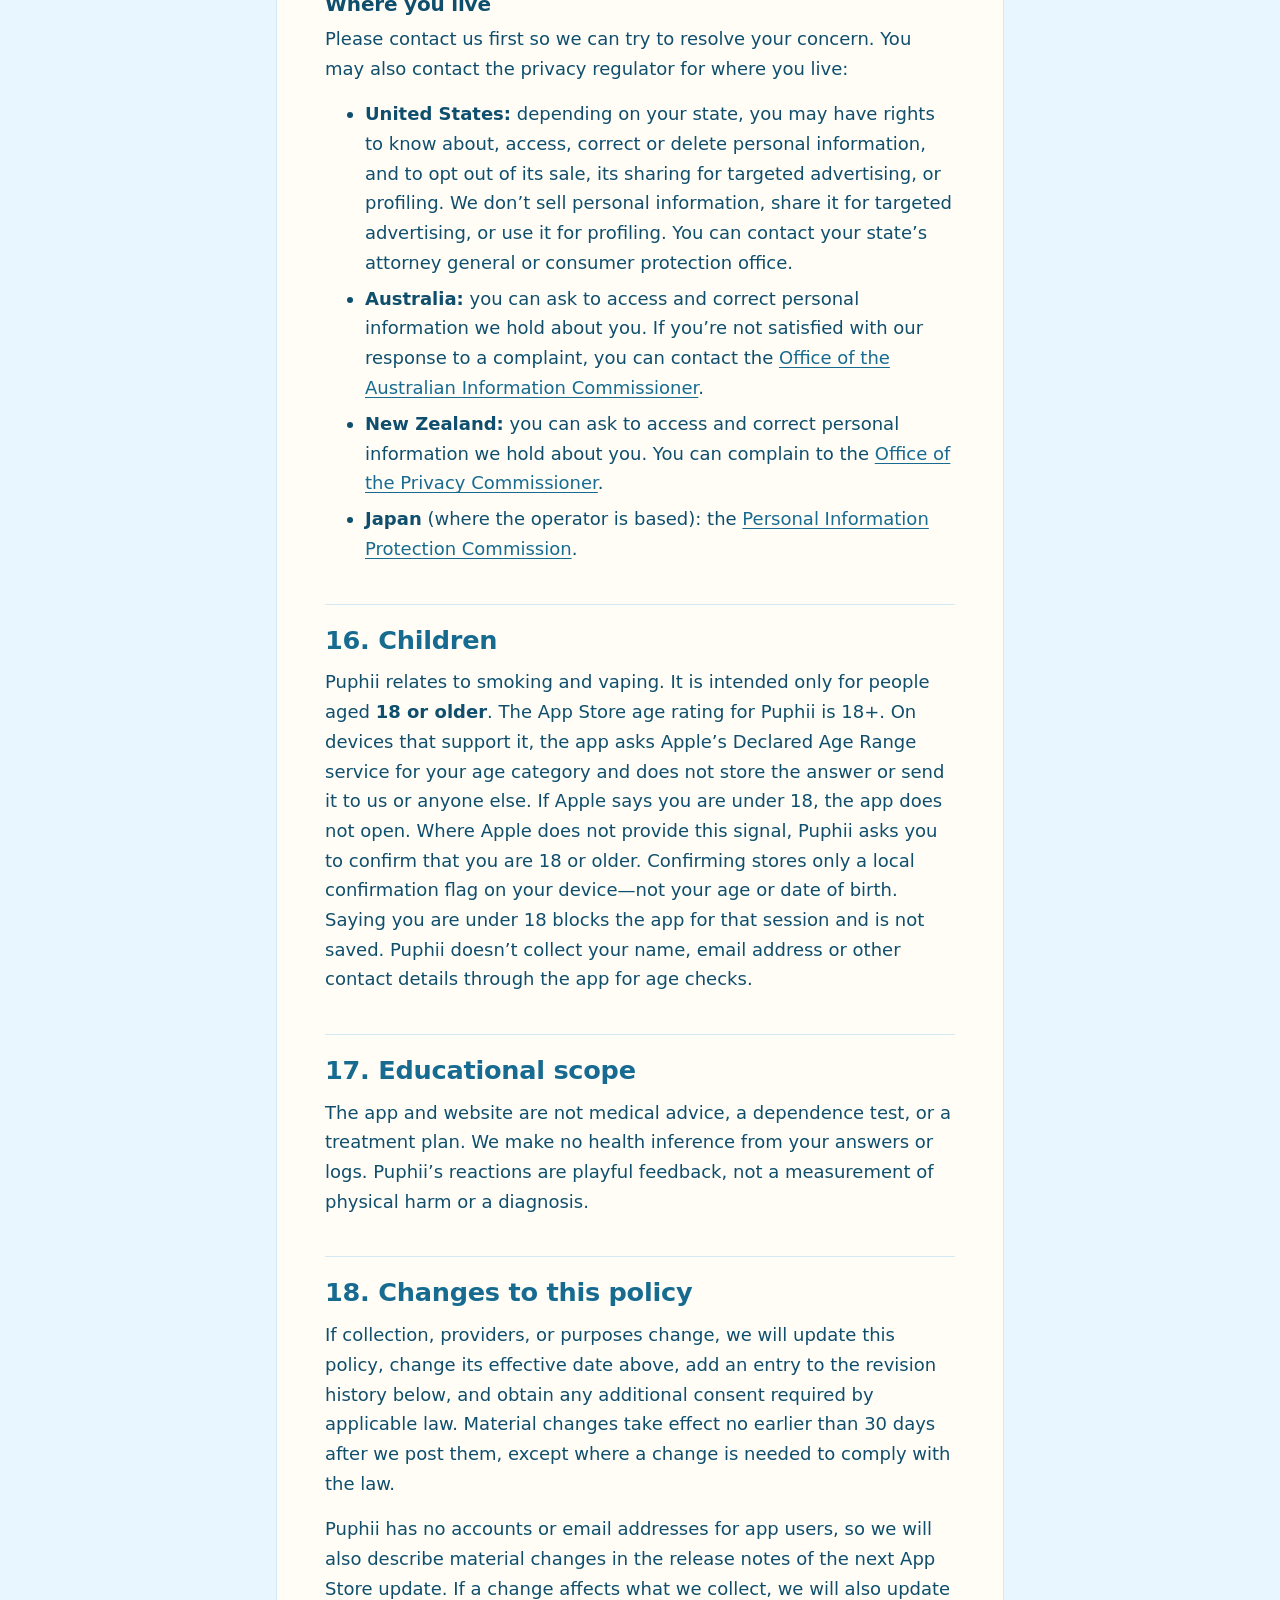
==== commit 5b8cf470: "Expand Puphii Customer Support page to match Quope FAQ style. Contact box, common questions, and Sup" ====
--- a/puphii/privacy/index.html
+++ b/puphii/privacy/index.html
@@ -21,6 +21,7 @@
           <li><a href="../">Home</a></li>
           <li><a href="../privacy/" aria-current="page">Privacy Policy</a></li>
           <li><a href="../terms/">Terms of Use</a></li>
+          <li><a href="../support.html">Support</a></li>
         </ul>
       </nav>
     </div>
@@ -34,7 +35,7 @@
 
       <dl class="revision" aria-label="Revision information">
         <dt>Effective date</dt>
-        <dd><time datetime="2026-11-09">November 9, 2026</time></dd>
+        <dd><time datetime="2026-11-10">November 10, 2026</time></dd>
         <dt>Replaces</dt>
         <dd>“Privacy &amp; polls”, last updated <time datetime="2026-10-12">October 12, 2026</time> (website and polls)</dd>
       </dl>
@@ -98,7 +99,7 @@
 
       <section aria-labelledby="app-device">
         <h2 id="app-device">3. The app: information that stays on your device</h2>
-        <p>Puphii works without an account. What you enter is stored only on your device. Puphii doesn’t send it to us or anyone else: there’s no account, cloud sync, advertising or usage analytics.</p>
+        <p>Puphii works without an account. What you enter is stored only on your device. Puphii doesn’t send that content to us or anyone else: there’s no account, cloud sync or advertising. Subscription checks are described in section 6.</p>
         <div class="table-wrap">
           <table>
             <caption class="visually-hidden">Information the app stores on your device</caption>
@@ -108,13 +109,13 @@
             <tbody>
               <tr><td>Puff logs</td><td>A random ID and the time of each puff you log</td><td>No</td></tr>
               <tr><td>Skip logs</td><td>A random ID and the time of each skip you log</td><td>No</td></tr>
-              <tr><td>Setup answers</td><td>The product you use (cigarettes, vape or pods, disposable vapes, or something else), your estimated amount per day, your goal (cut down or work toward quitting) and your chosen pace. Stored on your device while you set up, before the subscription screen; once Puphii Pro is active it becomes your reduction plan. Not sent to us, RevenueCat or anyone else. Deleted by Reset everything, and by deleting Puphii. A short practice tour during setup saves nothing.</td><td>No</td></tr>
+              <tr><td>Setup answers</td><td>The product you use (cigarettes, vape or pods, disposable vapes, or something else), your estimated amount per day, your goal (cut down or work toward quitting) and your chosen pace. Stored on your device while you set up, before the subscription screen; once Puphii Pro is active it becomes your reduction plan. Not sent to us, RevenueCat or anyone else. Deleted by Reset everything, and by deleting Puphii. Practice taps in the tour are not saved as puff or skip logs. Spending figures you enter during setup can be saved on this device with your other setup answers.</td><td>No</td></tr>
               <tr><td>Reduction plan</td><td>Your goal, targets, pauses, milestones and the days you confirmed as puff-free</td><td>No</td></tr>
               <tr><td>Settings</td><td>Reaction style, sound, haptics, and reminder on or off and its time</td><td>No</td></tr>
               <tr><td>Savings calculator</td><td>Product type, prices, usage, currency and an optional goal name and amount. No bank, card or other financial account details.</td><td>No</td></tr>
               <tr><td>Bubble Break</td><td>Number of rounds completed and your best score</td><td>No</td></tr>
               <tr><td>Voice Pep Rally</td><td>Short audio recordings or imported audio files you save (up to 60 seconds each, 50 in total), plus titles and related library details. Stored in Puphii’s private on-device storage.</td><td>No</td></tr>
-              <tr><td>Technical records</td><td>When the app was first opened, and whether setup was completed</td><td>No</td></tr>
+              <tr><td>Technical records</td><td>When the app was first opened and how that date was recorded; whether setup was completed; a local 18+ confirmation if you confirmed it; and any experiment assignments</td><td>No</td></tr>
             </tbody>
           </table>
         </div>
@@ -132,7 +133,7 @@
         <p>Because the app’s information stays on your device, you control it there. In Puphii’s settings, open Data Management. If your subscription has ended, Data Management stays available from the subscription screen without unlocking the rest of the app:</p>
         <ul>
           <li><strong>Clear puff history</strong> permanently deletes your puff logs, along with your plan’s milestones and the days you confirmed as puff-free. Skip logs, Voice Pep Rallies, plan settings, other settings, savings calculator details and Bubble Break scores stay.</li>
-          <li><strong>Reset everything</strong> returns your puff and skip logs, plan, settings, savings calculator, Bubble Break record and Voice Pep Rallies to their defaults (and deletes Pep Rally audio files) and turns reminders off. It keeps only the date the app was first opened and its data format version. It doesn’t affect a Puphii Pro subscription or the RevenueCat customer ID (section 6).</li>
+          <li><strong>Reset everything</strong> returns your puff and skip logs, plan, settings, savings calculator, Bubble Break record and Voice Pep Rallies to their defaults (and deletes Pep Rally audio files) and turns reminders off. It keeps technical records on the device: when the app was first opened, how that date was recorded, any experiment assignments, and the data format version. It clears the local 18+ confirmation and setup-completed markers so setup can run again. It doesn’t affect a Puphii Pro subscription or the RevenueCat customer ID (section 6).</li>
           <li><strong>Deleting the app</strong> removes everything Puphii stored on your device.</li>
         </ul>
         <p>We don’t hold a copy of this information, so we can’t recover it after deletion.</p>
@@ -292,6 +293,7 @@
               <tr><td><time datetime="2026-10-12">October 12, 2026</time></td><td>“Privacy &amp; polls” published for the Puphii website and polls (ChatGPT Sites).</td></tr>
               <tr><td><time datetime="2026-11-06">November 6, 2026</time></td><td>Combined policy covering the app, the Canva-hosted website at puphii.com, and this site. Same day: Voice Pep Rally, skip logs, SOS links, backup wording and locked-screen Data Management described.</td></tr>
               <tr><td><time datetime="2026-11-09">November 9, 2026</time></td><td>Described the in-app 18+ age gate (Apple Declared Age Range and on-device confirmation), setup answers stored on device, and the live poll page at polls.puphii.com (ChatGPT Sites).</td></tr>
+              <tr><td><time datetime="2026-11-10">November 10, 2026</time></td><td>Aligned Reset, technical records, and practice-tour wording with what the app stores on device.</td></tr>
             </tbody>
           </table>
         </div>
--- a/puphii/assets/site.css
+++ b/puphii/assets/site.css
@@ -207,6 +207,21 @@
   color: var(--muted);
 }
 
+/* Support page contact callout (same role as Quope’s dashed contact box). */
+.contact-box {
+  margin: 1.25rem 0 1.75rem;
+  padding: 1.15rem 1.35rem;
+  border-radius: var(--radius);
+  background: var(--cream);
+  border: 1.5px dashed var(--border-strong);
+  color: var(--ink);
+}
+
+.contact-box a {
+  font-weight: 700;
+  font-size: 1.05em;
+}
+
 .lang-note {
   font-weight: 600;
 }
